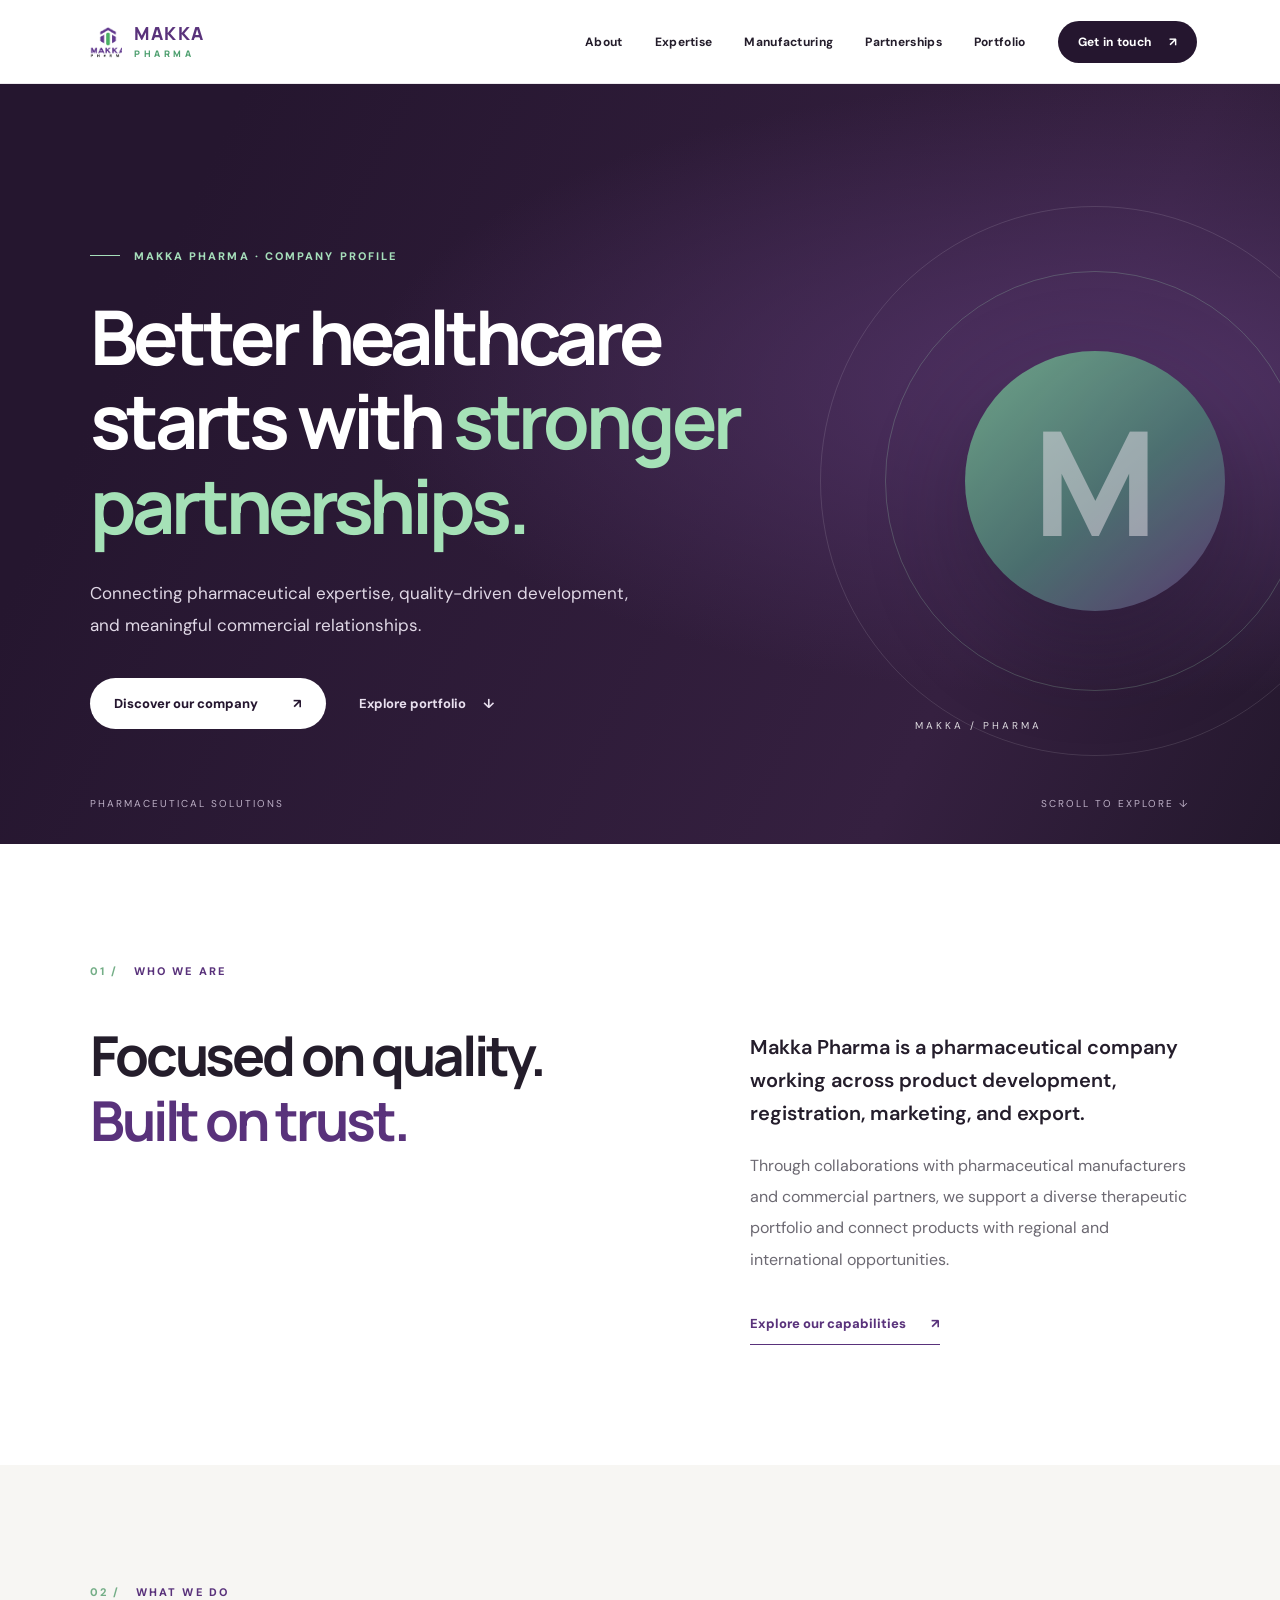
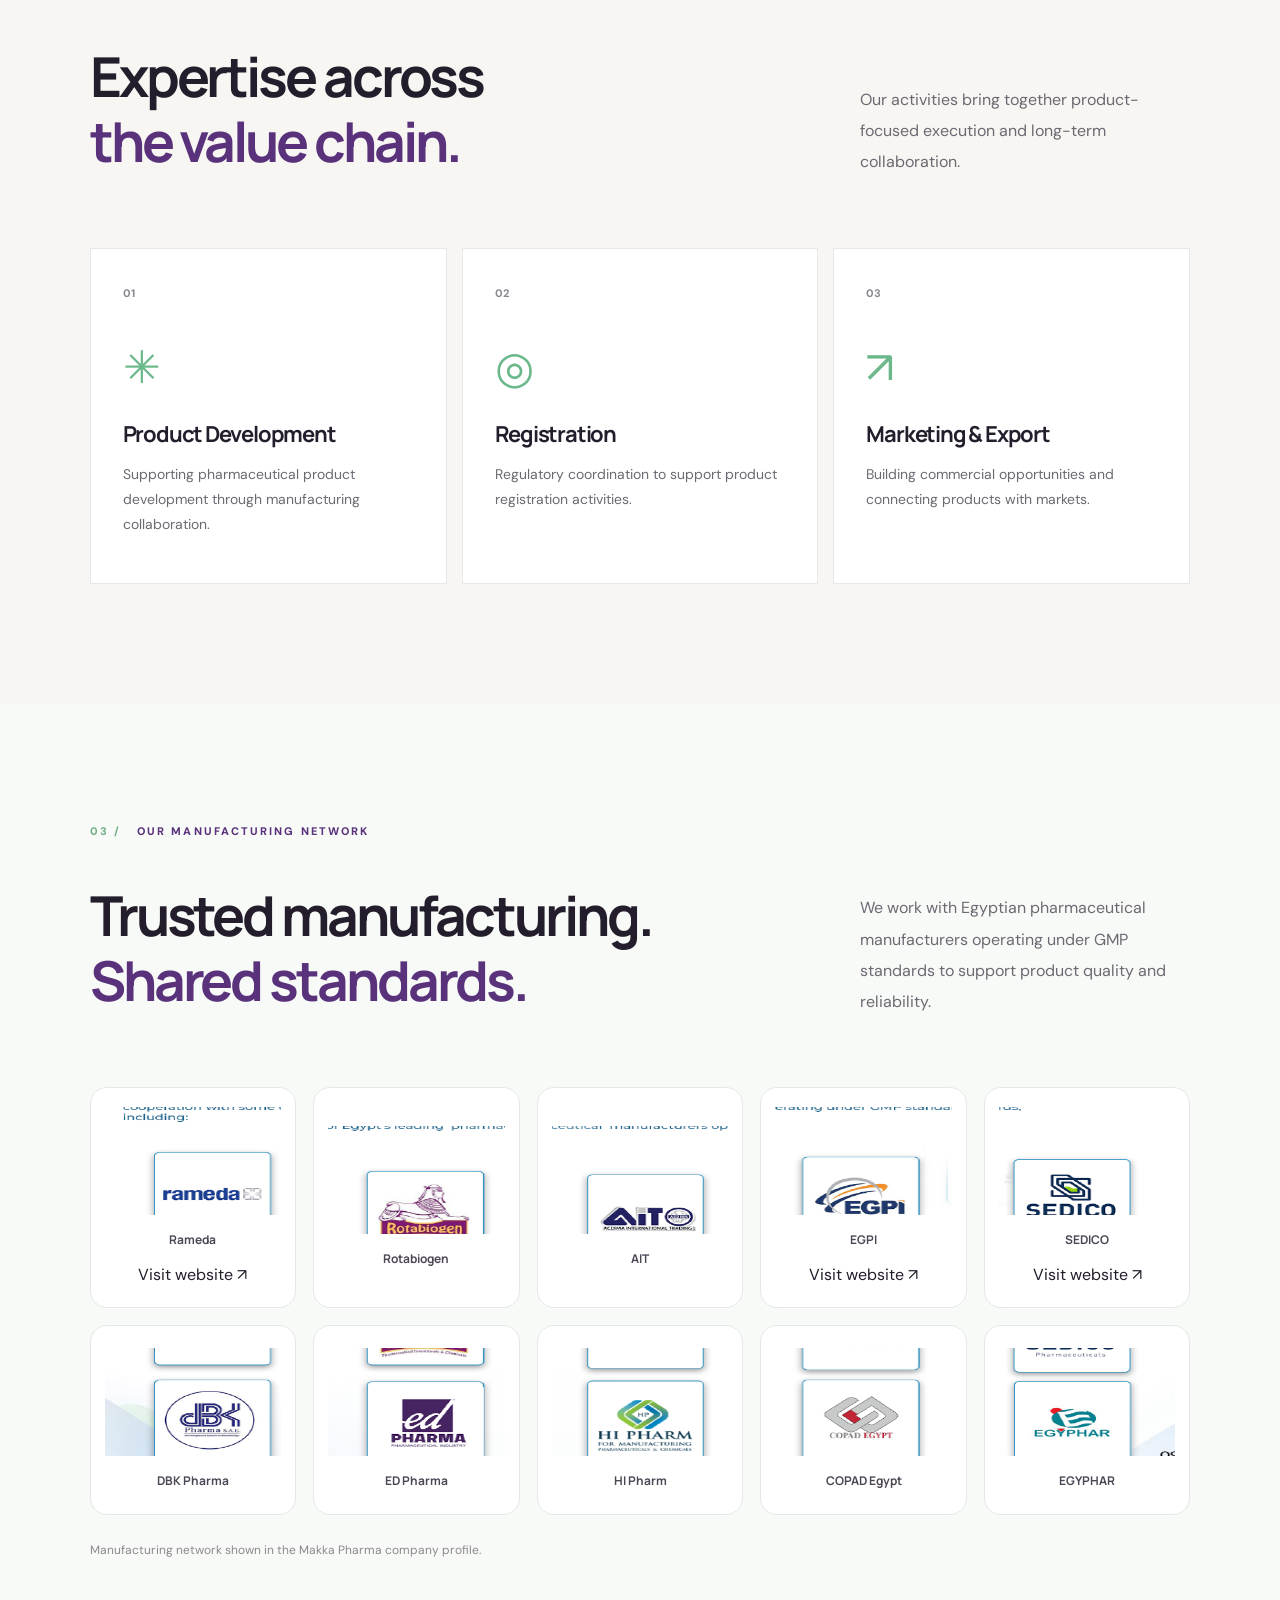
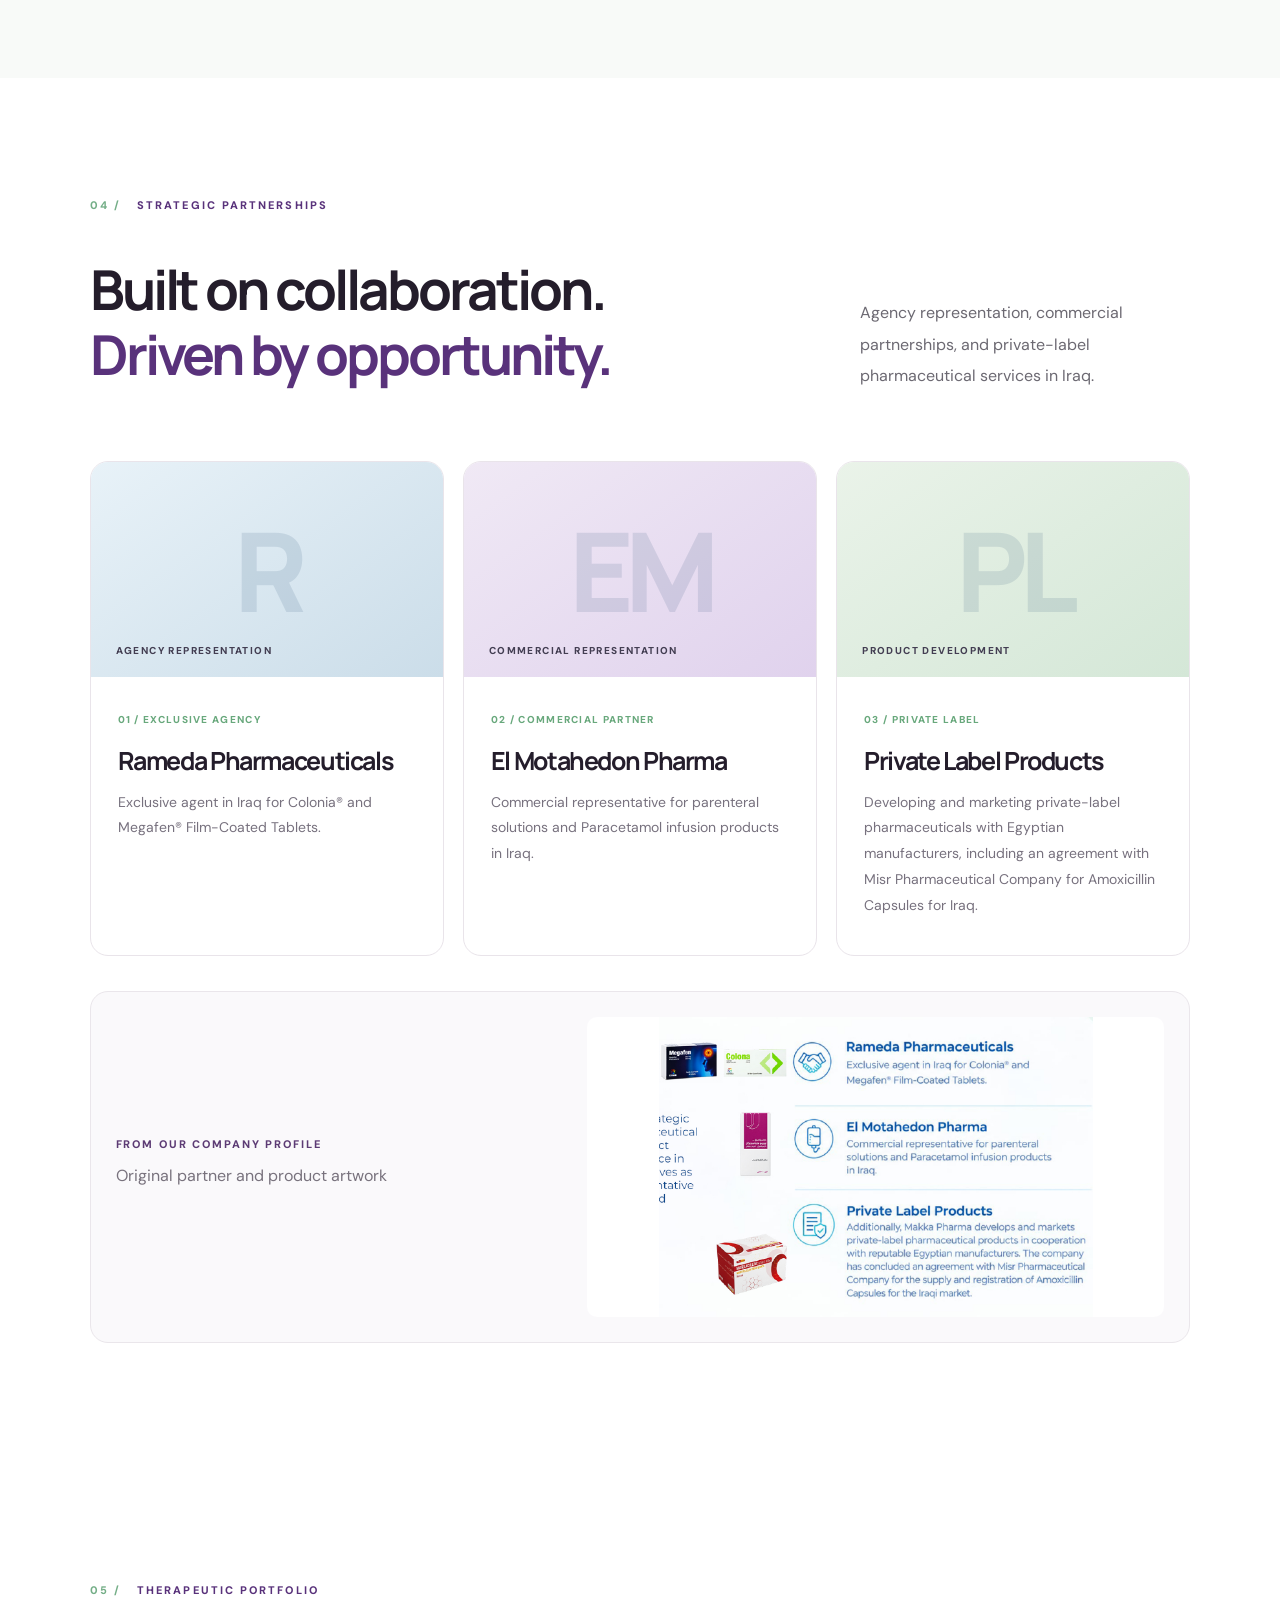
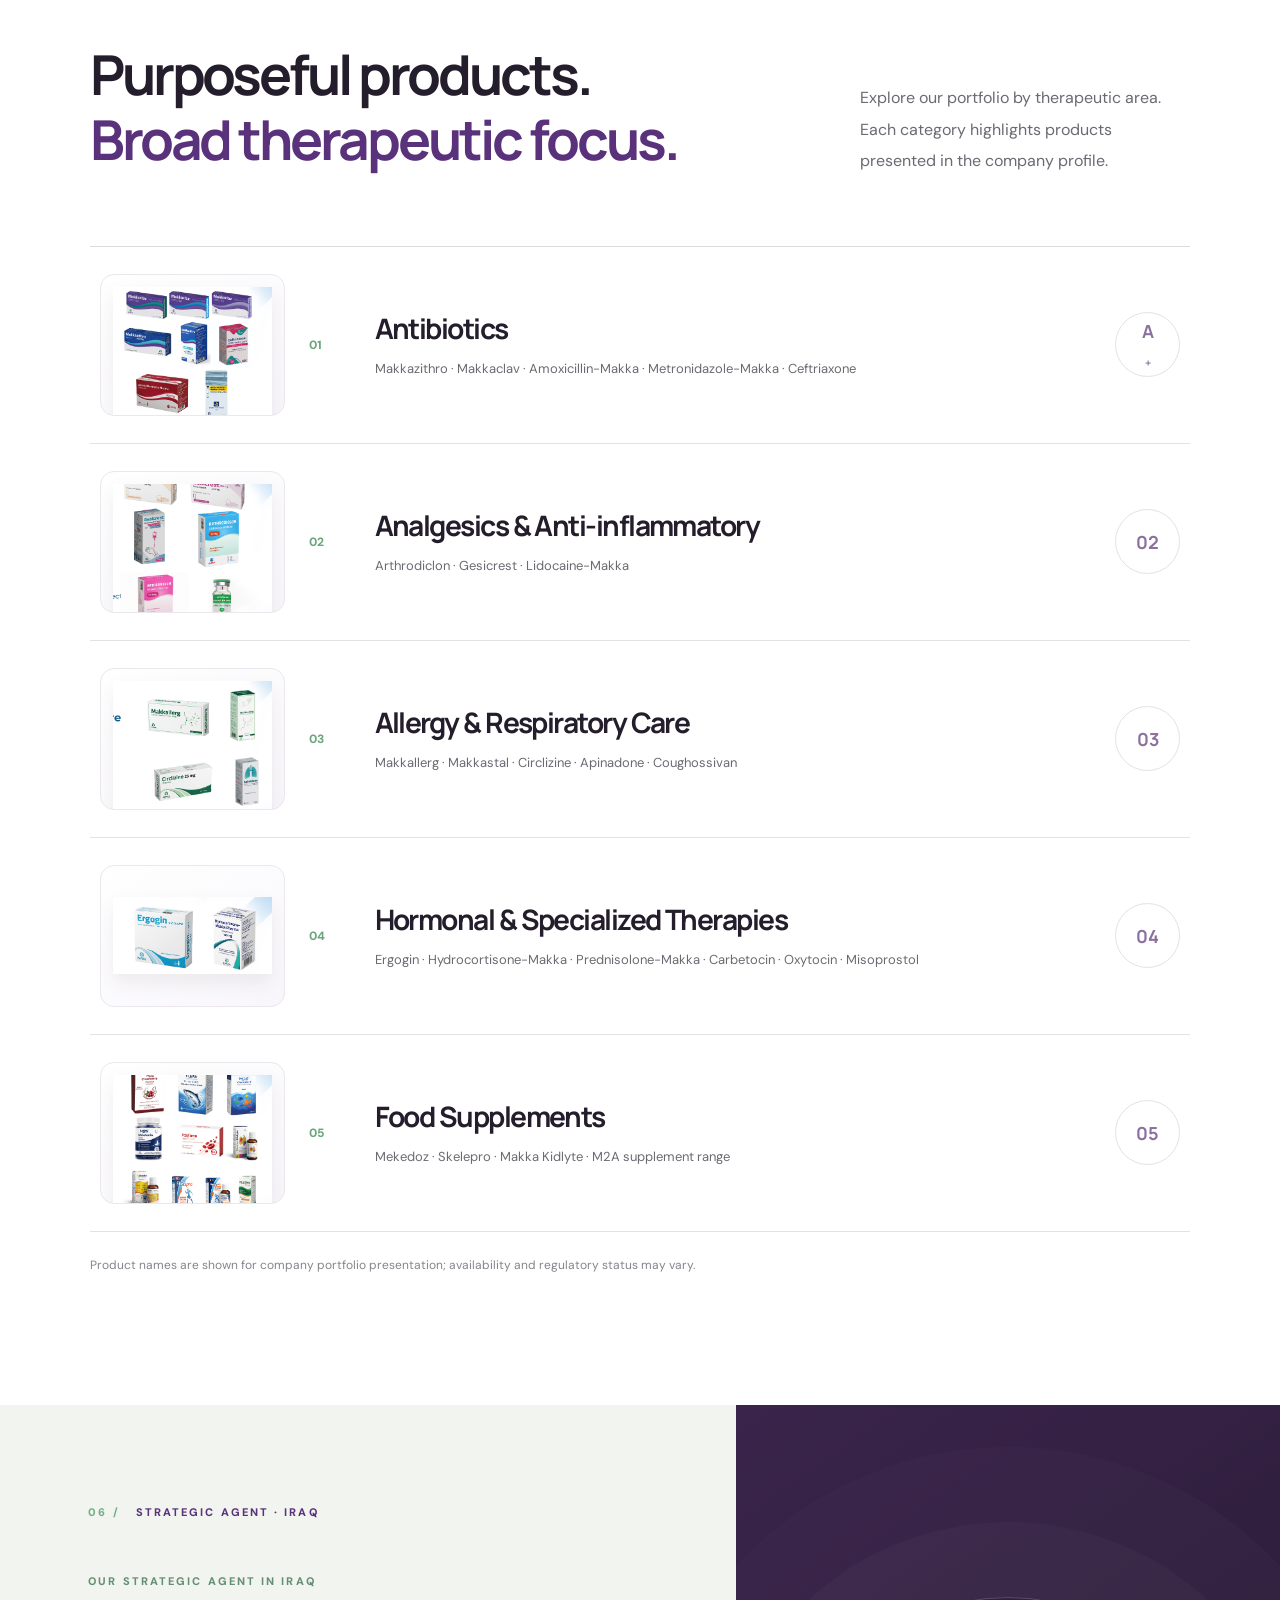
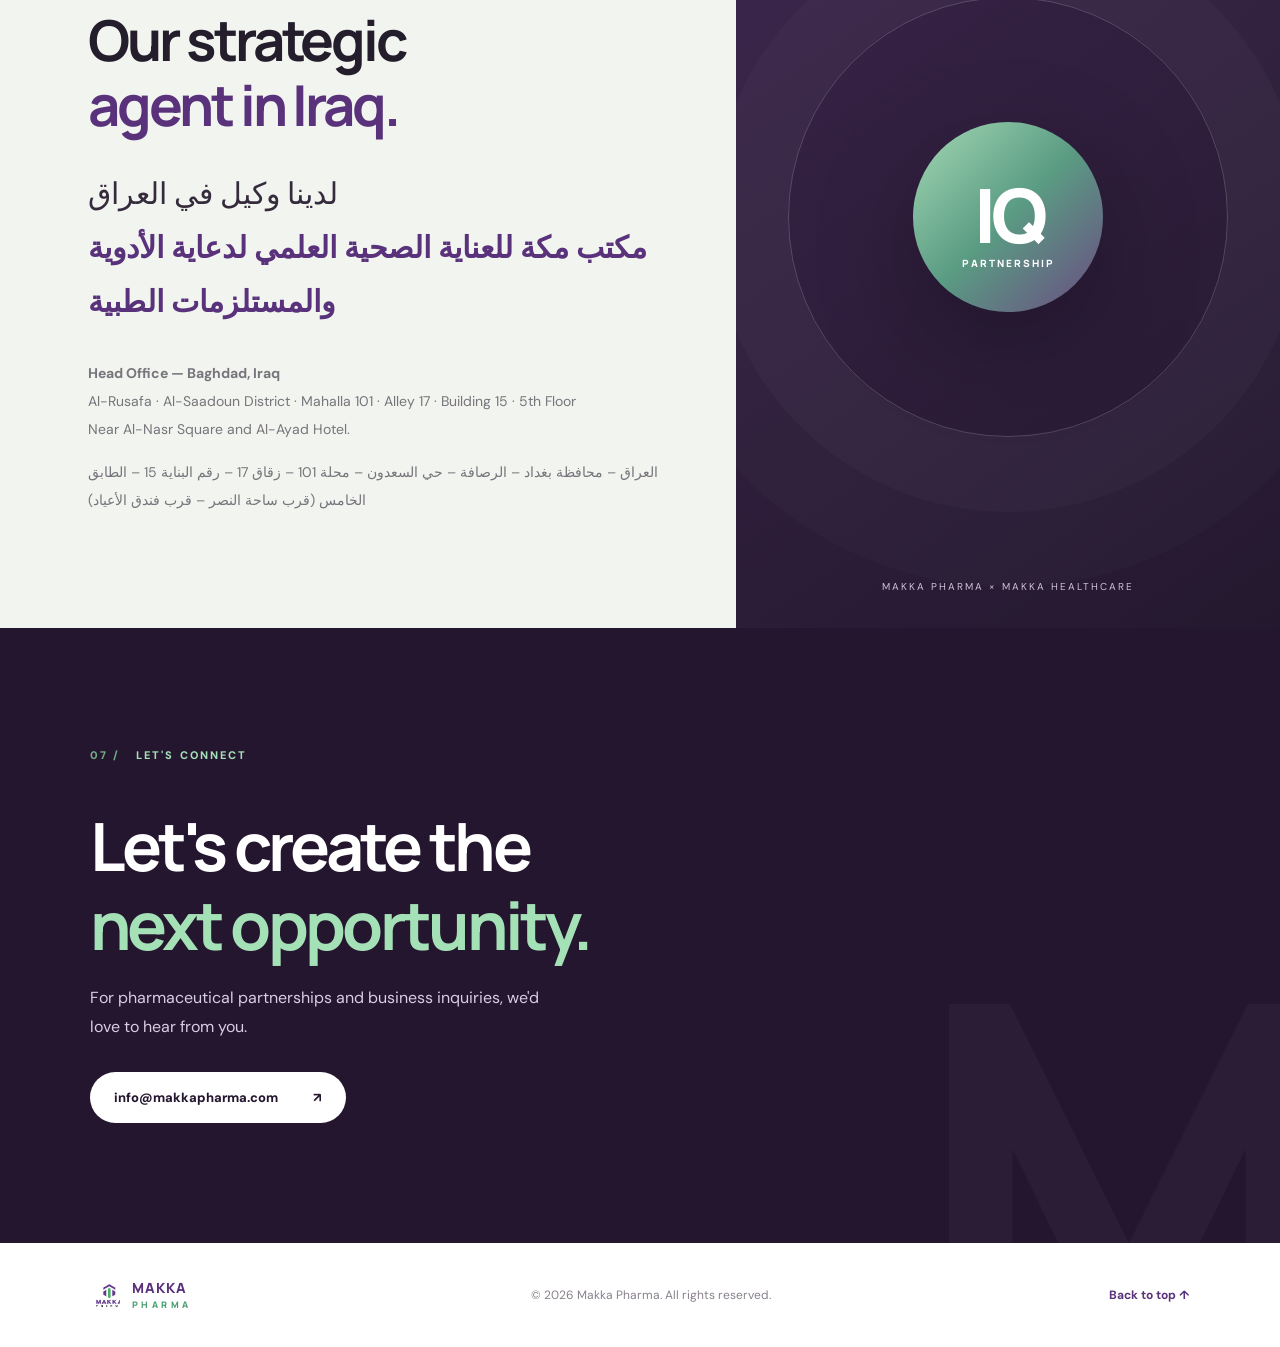
==== index.html @ 7d12f04c "Link verified official manufacturer websites" ====
<!doctype html>
<html lang="en"><head><meta charset="utf-8"><meta name="viewport" content="width=device-width,initial-scale=1"><meta name="theme-color" content="#23182d"><meta name="description" content="Makka Pharma — pharmaceutical development, registration, marketing and strategic partnerships."><title>Makka Pharma — Healthcare Through Partnership</title><link rel="preconnect" href="https://fonts.googleapis.com"><link rel="preconnect" href="https://fonts.gstatic.com" crossorigin><link href="https://fonts.googleapis.com/css2?family=DM+Sans:wght@400;500;600;700&family=Manrope:wght@400;500;600;700;800&display=swap" rel="stylesheet"><link rel="stylesheet" href="styles.css"></head>
<body><header class="site-header"><a href="#home" class="brand" aria-label="Makka Pharma home"><img src="makka-logo-source.png" alt="Makka Pharma logo"><span>MAKKA<small>PHARMA</small></span></a><button class="menu-toggle" aria-label="Open menu" aria-expanded="false"><span></span><span></span></button><nav id="navigation" aria-label="Main navigation"><a href="#about">About</a><a href="#expertise">Expertise</a><a href="#manufacturing">Manufacturing</a><a href="#partnerships">Partnerships</a><a href="#portfolio">Portfolio</a><a class="nav-contact" href="#contact">Get in touch <span>↗</span></a></nav></header>
<main><section class="hero" id="home"><div class="hero-grain"></div><div class="hero-content"><p class="kicker light-kicker"><span class="kicker-line"></span> MAKKA PHARMA · COMPANY PROFILE</p><h1>Better healthcare<br>starts with <em>stronger<br>partnerships.</em></h1><p class="hero-description">Connecting pharmaceutical expertise, quality-driven development, and meaningful commercial relationships.</p><div class="hero-actions"><a class="button button-white" href="#about">Discover our company <span>↗</span></a><a class="hero-secondary" href="#portfolio">Explore portfolio <span>↓</span></a></div></div><div class="hero-visual" aria-hidden="true"><div class="visual-ring ring-one"></div><div class="visual-ring ring-two"></div><div class="visual-core"><span>M</span></div><span class="visual-tag">MAKKA / PHARMA</span></div><div class="hero-bottom"><span>PHARMACEUTICAL SOLUTIONS</span><span>SCROLL TO EXPLORE ↓</span></div></section>
<section class="section intro reveal" id="about"><div class="section-label"><span class="index">01 /</span><span>WHO WE ARE</span></div><div class="intro-grid"><h2>Focused on quality.<br><em>Built on trust.</em></h2><div class="intro-copy"><p class="lead">Makka Pharma is a pharmaceutical company working across product development, registration, marketing, and export.</p><p>Through collaborations with pharmaceutical manufacturers and commercial partners, we support a diverse therapeutic portfolio and connect products with regional and international opportunities.</p><a class="inline-link" href="#expertise">Explore our capabilities <span>↗</span></a></div></div></section>
<section class="section expertise-section" id="expertise"><div class="section-label reveal"><span class="index">02 /</span><span>WHAT WE DO</span></div><div class="section-heading reveal"><h2>Expertise across<br><em>the value chain.</em></h2><p>Our activities bring together product-focused execution and long-term collaboration.</p></div><div class="capability-grid"><article class="capability reveal"><span class="cap-num">01</span><div class="cap-symbol">✳</div><h3>Product Development</h3><p>Supporting pharmaceutical product development through manufacturing collaboration.</p></article><article class="capability reveal"><span class="cap-num">02</span><div class="cap-symbol">◎</div><h3>Registration</h3><p>Regulatory coordination to support product registration activities.</p></article><article class="capability reveal"><span class="cap-num">03</span><div class="cap-symbol">↗</div><h3>Marketing & Export</h3><p>Building commercial opportunities and connecting products with markets.</p></article></div></section>
<section class="section manufacturing-section" id="manufacturing"><div class="section-label reveal"><span class="index">03 /</span><span>OUR MANUFACTURING NETWORK</span></div><div class="section-heading reveal"><h2>Trusted manufacturing.<br><em>Shared standards.</em></h2><p>We work with Egyptian pharmaceutical manufacturers operating under GMP standards to support product quality and reliability.</p></div><div class="manufacturer-grid"><a class="manufacturer-card reveal manufacturer-linked" href="https://ramedapharma.com/" target="_blank" rel="noopener noreferrer" aria-label="Visit Rameda official website"><div class="manufacturer-logo logo-0" role="img" aria-label="Rameda logo"><img src="rameda.png" alt="Rameda logo" loading="lazy" onerror="this.style.display='none'"></div><strong>Rameda</strong><span class="manufacturer-visit">Visit website ↗</span></a><div class="manufacturer-card reveal"><div class="manufacturer-logo logo-1" role="img" aria-label="Rotabiogen logo"><img src="rotabiogen.png" alt="Rotabiogen logo" loading="lazy" onerror="this.style.display='none'"></div><strong>Rotabiogen</strong></div><div class="manufacturer-card reveal"><div class="manufacturer-logo logo-2" role="img" aria-label="AIT logo"><img src="ait.png" alt="AIT logo" loading="lazy" onerror="this.style.display='none'"></div><strong>AIT</strong></div><a class="manufacturer-card reveal manufacturer-linked" href="https://www.egpi.cloud/" target="_blank" rel="noopener noreferrer" aria-label="Visit EGPI official website"><div class="manufacturer-logo logo-3" role="img" aria-label="EGPI logo"><img src="egpi.png" alt="EGPI logo" loading="lazy" onerror="this.style.display='none'"></div><strong>EGPI</strong><span class="manufacturer-visit">Visit website ↗</span></a><a class="manufacturer-card reveal manufacturer-linked" href="https://www.sedicopharma.com/" target="_blank" rel="noopener noreferrer" aria-label="Visit SEDICO official website"><div class="manufacturer-logo logo-4" role="img" aria-label="SEDICO logo"><img src="sedico.png" alt="SEDICO logo" loading="lazy" onerror="this.style.display='none'"></div><strong>SEDICO</strong><span class="manufacturer-visit">Visit website ↗</span></a><div class="manufacturer-card reveal"><div class="manufacturer-logo logo-5" role="img" aria-label="DBK Pharma logo"><img src="dbk-pharma.png" alt="DBK Pharma logo" loading="lazy" onerror="this.style.display='none'"></div><strong>DBK Pharma</strong></div><div class="manufacturer-card reveal"><div class="manufacturer-logo logo-6" role="img" aria-label="ED Pharma logo"><img src="ed-pharma.png" alt="ED Pharma logo" loading="lazy" onerror="this.style.display='none'"></div><strong>ED Pharma</strong></div><div class="manufacturer-card reveal"><div class="manufacturer-logo logo-7" role="img" aria-label="HI Pharm logo"><img src="hi-pharm.png" alt="HI Pharm logo" loading="lazy" onerror="this.style.display='none'"></div><strong>HI Pharm</strong></div><div class="manufacturer-card reveal"><div class="manufacturer-logo logo-8" role="img" aria-label="COPAD Egypt logo"><img src="copad-egypt.png" alt="COPAD Egypt logo" loading="lazy" onerror="this.style.display='none'"></div><strong>COPAD Egypt</strong></div><div class="manufacturer-card reveal"><div class="manufacturer-logo logo-9" role="img" aria-label="EGYPHAR logo"><img src="egyphar.png" alt="EGYPHAR logo" loading="lazy" onerror="this.style.display='none'"></div><strong>EGYPHAR</strong></div></div><p class="manufacturing-footnote">Manufacturing network shown in the Makka Pharma company profile.</p></section><section class="section partnership-premium" id="partnerships"><div class="section-label reveal"><span class="index">04 /</span><span>STRATEGIC PARTNERSHIPS</span></div><div class="section-heading reveal"><h2>Built on collaboration.<br><em>Driven by opportunity.</em></h2><p>Agency representation, commercial partnerships, and private-label pharmaceutical services in Iraq.</p></div><div class="partnership-cards"><article class="partnership-card reveal"><div class="partnership-card-visual visual-rameda"><span class="partner-initial">R</span><span class="partner-visual-tag">AGENCY REPRESENTATION</span></div><div class="partnership-card-body"><span class="partner-counter">01 / EXCLUSIVE AGENCY</span><h3>Rameda Pharmaceuticals</h3><p>Exclusive agent in Iraq for Colonia® and Megafen® Film-Coated Tablets.</p></div></article><article class="partnership-card reveal"><div class="partnership-card-visual visual-motahedon"><span class="partner-initial">EM</span><span class="partner-visual-tag">COMMERCIAL REPRESENTATION</span></div><div class="partnership-card-body"><span class="partner-counter">02 / COMMERCIAL PARTNER</span><h3>El Motahedon Pharma</h3><p>Commercial representative for parenteral solutions and Paracetamol infusion products in Iraq.</p></div></article><article class="partnership-card reveal"><div class="partnership-card-visual visual-private"><span class="partner-initial">PL</span><span class="partner-visual-tag">PRODUCT DEVELOPMENT</span></div><div class="partnership-card-body"><span class="partner-counter">03 / PRIVATE LABEL</span><h3>Private Label Products</h3><p>Developing and marketing private-label pharmaceuticals with Egyptian manufacturers, including an agreement with Misr Pharmaceutical Company for Amoxicillin Capsules for Iraq.</p></div></article></div><div class="partnership-source reveal"><div><span>FROM OUR COMPANY PROFILE</span><p>Original partner and product artwork</p></div><img src="partnerships.png" alt="Makka Pharma partnership products and company logos" loading="lazy"></div></section><section class="section portfolio-section" id="portfolio"><div class="section-label reveal"><span class="index">05 /</span><span>THERAPEUTIC PORTFOLIO</span></div><div class="section-heading reveal"><h2>Purposeful products.<br><em>Broad therapeutic focus.</em></h2><p>Explore our portfolio by therapeutic area. Each category highlights products presented in the company profile.</p></div><div class="portfolio-list">
<article class="portfolio-row reveal"><div class="portfolio-image"><img src="products-12.png" alt="Makka Pharma product portfolio 1" loading="lazy"></div><div class="portfolio-num">01</div><div class="portfolio-title"><h3>Antibiotics</h3><p>Makkazithro · Makkaclav · Amoxicillin-Makka · Metronidazole-Makka · Ceftriaxone</p></div><div class="portfolio-mark" aria-hidden="true">A<span>+</span></div></article>
<article class="portfolio-row reveal"><div class="portfolio-image"><img src="products-13.png" alt="Makka Pharma product portfolio 2" loading="lazy"></div><div class="portfolio-num">02</div><div class="portfolio-title"><h3>Analgesics & Anti-inflammatory</h3><p>Arthrodiclon · Gesicrest · Lidocaine-Makka</p></div><div class="portfolio-mark" aria-hidden="true">02</div></article>
<article class="portfolio-row reveal"><div class="portfolio-image"><img src="products-14.png" alt="Makka Pharma product portfolio 3" loading="lazy"></div><div class="portfolio-num">03</div><div class="portfolio-title"><h3>Allergy & Respiratory Care</h3><p>Makkallerg · Makkastal · Circlizine · Apinadone · Coughossivan</p></div><div class="portfolio-mark" aria-hidden="true">03</div></article>
<article class="portfolio-row reveal"><div class="portfolio-image"><img src="products-15.png" alt="Makka Pharma product portfolio 4" loading="lazy"></div><div class="portfolio-num">04</div><div class="portfolio-title"><h3>Hormonal & Specialized Therapies</h3><p>Ergogin · Hydrocortisone-Makka · Prednisolone-Makka · Carbetocin · Oxytocin · Misoprostol</p></div><div class="portfolio-mark" aria-hidden="true">04</div></article>
<article class="portfolio-row reveal"><div class="portfolio-image"><img src="products-16.png" alt="Makka Pharma product portfolio 5" loading="lazy"></div><div class="portfolio-num">05</div><div class="portfolio-title"><h3>Food Supplements</h3><p>Mekedoz · Skelepro · Makka Kidlyte · M2A supplement range</p></div><div class="portfolio-mark" aria-hidden="true">05</div></article>
</div><p class="portfolio-note reveal">Product names are shown for company portfolio presentation; availability and regulatory status may vary.</p></section>
<section class="iraq-feature" id="iraq-agent"><div class="iraq-feature-copy reveal"><div class="section-label"><span class="index">06 /</span><span>STRATEGIC AGENT · IRAQ</span></div><p class="iraq-feature-overline">OUR STRATEGIC AGENT IN IRAQ</p><h2>Our strategic<br><em>agent in Iraq.</em></h2><p class="iraq-arabic" lang="ar" dir="rtl">لدينا وكيل في العراق<br><strong>مكتب مكة للعناية الصحية العلمي لدعاية الأدوية والمستلزمات الطبية</strong></p><p class="iraq-feature-caption"><strong>Head Office — Baghdad, Iraq</strong><br>Al-Rusafa · Al-Saadoun District · Mahalla 101 · Alley 17 · Building 15 · 5th Floor<br>Near Al-Nasr Square and Al-Ayad Hotel.<br><span lang="ar" dir="rtl">العراق – محافظة بغداد – الرصافة – حي السعدون – محلة 101 – زقاق 17 – رقم البناية 15 – الطابق الخامس (قرب ساحة النصر – قرب فندق الأعياد)</span></p></div><div class="iraq-feature-graphic" aria-hidden="true"><div class="iraq-halo"></div><div class="iraq-emblem">IQ<span>PARTNERSHIP</span></div><span class="iraq-graphic-caption">MAKKA PHARMA × MAKKA HEALTHCARE</span></div></section><section class="contact-section" id="contact"><div class="contact-inner reveal"><div class="section-label"><span class="index">07 /</span><span>LET'S CONNECT</span></div><h2>Let's create the<br><em>next opportunity.</em></h2><p>For pharmaceutical partnerships and business inquiries, we'd love to hear from you.</p><a class="button button-white" href="mailto:info@makkapharma.com">info@makkapharma.com <span>↗</span></a></div><div class="contact-decoration" aria-hidden="true">M</div></section></main>
<footer><a class="brand footer-brand" href="#home"><img src="makka-logo-source.png" alt=""><span>MAKKA<small>PHARMA</small></span></a><span>© <span id="year"></span> Makka Pharma. All rights reserved.</span><a href="#home" class="back-top">Back to top ↑</a></footer><script src="script.js"></script></body></html>
---- styles.css ----
:root{--ink:#241d2b;--purple:#59327b;--deep:#25162f;--green:#6bb88b;--muted:#6c6972;--cream:#f7f6f3}*{box-sizing:border-box}html{scroll-behavior:smooth;scroll-padding-top:85px}body{margin:0;background:#fff;color:var(--ink);font-family:'DM Sans',sans-serif;-webkit-font-smoothing:antialiased}a{text-decoration:none;color:inherit}button{font:inherit}h1,h2,h3,p{margin-top:0}h1,h2,h3{font-family:Manrope,sans-serif;letter-spacing:-.055em}em{font-style:normal;color:var(--purple)}.site-header{height:84px;display:flex;justify-content:space-between;align-items:center;padding:0 6.5%;background:rgba(255,255,255,.93);backdrop-filter:blur(18px);border-bottom:1px solid #ece9ed;position:sticky;top:0;z-index:50}.brand{display:flex;align-items:center;gap:12px;color:var(--purple);font:800 18px/1.1 Manrope,sans-serif;letter-spacing:.08em}.brand img{width:39px;height:48px;object-fit:contain}.brand small{display:block;color:#4b9e6d;letter-spacing:.39em;font-size:9px;margin-top:5px}.site-header nav{display:flex;align-items:center;gap:32px;font-size:12px;font-weight:700;letter-spacing:.025em}.site-header nav a{transition:color .3s}.site-header nav a:hover{color:var(--green)}.site-header .nav-contact{padding:13px 20px;border-radius:100px;background:var(--deep);color:white}.nav-contact span{margin-left:14px}.menu-toggle{display:none}.hero{position:relative;min-height:760px;background:radial-gradient(ellipse at 88% 40%,#513366 0%,transparent 48%),linear-gradient(115deg,#25162f 15%,#352040 75%,#24182d);color:#fff;overflow:hidden;padding:120px 7% 70px;display:flex;align-items:center}.hero-grain{position:absolute;inset:0;opacity:.15;background-image:radial-gradient(#fff 0.6px,transparent .6px);background-size:12px 12px;pointer-events:none}.hero-content{z-index:2;max-width:850px}.kicker,.section-label,.micro-label{font-size:11px;font-weight:800;letter-spacing:.19em}.kicker{display:flex;align-items:center;gap:14px;margin-bottom:32px;color:var(--green)}.light-kicker{color:#a6dfbb}.kicker-line{width:30px;height:1px;background:currentColor}.hero h1{font-size:clamp(50px,5.9vw,91px);line-height:1.12;font-weight:700;margin:0 0 30px}.hero h1 em{color:#a5e1b7}.hero-description{color:#e0d8e6;font-size:17px;line-height:1.85;max-width:540px}.hero-actions{display:flex;align-items:center;gap:33px;margin-top:37px}.button{display:inline-flex;align-items:center;justify-content:space-between;gap:35px;border-radius:100px;padding:17px 24px;font-size:13px;font-weight:800;transition:transform .45s cubic-bezier(.2,.8,.2,1),background .35s,box-shadow .35s}.button:hover{transform:translateY(-4px);box-shadow:0 18px 30px #0002}.button-white{background:white;color:var(--deep)}.button-white:hover{background:#e5f6e9}.hero-secondary{font-size:13px;font-weight:700;color:#e9e0ef}.hero-secondary span{margin-left:14px}.hero-visual{position:absolute;width:550px;height:550px;right:-90px;top:16%;opacity:.83;pointer-events:none}.visual-ring{position:absolute;border:1px solid #ffffff25;border-radius:50%;inset:0}.ring-two{inset:65px;border-color:#a5e1b748}.visual-core{position:absolute;inset:145px;display:grid;place-items:center;border-radius:50%;background:linear-gradient(140deg,#75bb91,#4d7d75 55%,#61417a);box-shadow:0 35px 110px #12101e60}.visual-core span{font:800 145px Manrope;color:#fff8}.visual-tag{position:absolute;bottom:24px;left:95px;letter-spacing:.3em;font-size:10px}.hero-bottom{position:absolute;bottom:34px;left:7%;right:7%;display:flex;justify-content:space-between;font-size:10px;letter-spacing:.2em;color:#bdb0c6}.section{padding:120px 7%}.section-label{display:flex;align-items:center;gap:16px;color:var(--purple);margin-bottom:45px}.section-label .index{color:#74ae87}.intro-grid{display:grid;grid-template-columns:1.1fr .9fr;gap:11%}.intro h2,.section-heading h2,.partner-section h2,.contact-section h2{font-size:clamp(38px,4.3vw,67px);line-height:1.18;margin-bottom:20px}.intro-copy{padding-top:8px}.intro-copy p,.section-heading p,.partner-content>p{line-height:1.95;color:var(--muted);font-size:16px}.intro-copy .lead{font-size:20px;font-weight:600;color:var(--ink);line-height:1.65}.inline-link{display:inline-flex;gap:25px;margin-top:24px;padding-bottom:12px;border-bottom:1px solid var(--purple);font-size:13px;font-weight:800;color:var(--purple)}.expertise-section{background:var(--cream)}.section-heading{display:flex;align-items:end;justify-content:space-between;gap:60px;margin-bottom:54px}.section-heading p{max-width:330px}.capability-grid{display:grid;grid-template-columns:repeat(3,1fr);gap:15px}.capability{background:#fff;border:1px solid #ebe7e9;min-height:320px;padding:32px;position:relative;transition:transform .5s cubic-bezier(.2,.8,.2,1),box-shadow .5s}.capability:hover{transform:translateY(-8px);box-shadow:0 25px 55px #2a1a3010}.cap-num{font-size:11px;color:#8c8890;font-weight:800}.cap-symbol{font-size:45px;color:var(--green);margin:36px 0 22px}.capability h3{font-size:22px;margin-bottom:13px}.capability p{font-size:14px;color:var(--muted);line-height:1.8}.partner-section{display:grid;grid-template-columns:1.15fr .85fr;min-height:650px;background:#eaf1eb;overflow:hidden}.partner-content{padding:110px 9% 110px 12%}.partner-content>p{max-width:500px}.iraq-partner{display:flex;align-items:center;gap:22px;margin-top:55px;border-top:1px solid #c9d9ce;padding-top:32px}.partner-icon{width:67px;height:67px;border:1px solid #83b497;border-radius:50%;display:grid;place-items:center;font:800 18px Manrope;color:var(--purple);flex:none}.micro-label{color:#578e69;font-size:10px}.iraq-partner h3{font-size:23px;margin:8px 0 6px}.iraq-partner p{font-size:16px;margin:0;color:#5d6860}.partner-art{background:#4b2e61;position:relative;overflow:hidden;display:grid;place-items:center}.art-circle{position:absolute;border-radius:50%;border:1px solid #ffffff32;width:540px;height:540px}.art-a{left:8%;top:12%}.art-b{width:320px;height:320px;left:30%;top:30%;border-color:#b7e3c066}.art-stroke{width:180px;height:180px;border-radius:50%;background:linear-gradient(135deg,#8bd6a3,#4c7c72 60%,#705189);box-shadow:0 30px 90px #20132b88}.partner-art span{position:absolute;bottom:50px;left:45px;color:#d5c9df;font-size:10px;line-height:1.8;letter-spacing:.22em}.portfolio-section{background:#fff}.portfolio-list{border-top:1px solid #ddd9df}.portfolio-row{display:grid;grid-template-columns:65px 1fr 95px;align-items:center;gap:25px;border-bottom:1px solid #e4e0e5;padding:30px 8px;transition:background .35s,padding .35s}.portfolio-row:hover{background:#faf8fb;padding-left:22px}.portfolio-num{color:#69a67b;font-size:12px;font-weight:800}.portfolio-title h3{font-size:clamp(20px,2.2vw,31px);margin:0 0 10px}.portfolio-title p{color:var(--muted);font-size:13px;line-height:1.8;margin:0}.portfolio-mark{justify-self:end;width:65px;height:65px;border:1px solid #e6dfe9;border-radius:50%;display:grid;place-items:center;color:#8a709e;font:700 18px Manrope}.portfolio-mark span{font-size:11px}.portfolio-note{font-size:12px;color:#88838b;margin-top:25px}.contact-section{position:relative;background:var(--deep);color:white;overflow:hidden;padding:120px 7%}.contact-inner{position:relative;z-index:2}.contact-section .section-label{color:#a5e1b7}.contact-section h2{font-size:clamp(45px,5.2vw,78px)}.contact-section h2 em{color:#a5e1b7}.contact-section p{color:#d9cde1;max-width:470px;line-height:1.8;margin-bottom:30px}.contact-decoration{position:absolute;right:-5%;bottom:-180px;font:800 500px Manrope;color:#ffffff08;line-height:1}footer{padding:33px 7%;display:flex;align-items:center;justify-content:space-between;gap:25px;color:#88818b;font-size:12px}.footer-brand{font-size:14px}.footer-brand img{width:30px;height:38px}.back-top{font-weight:700;color:var(--purple)}.reveal{opacity:0;transform:translateY(30px);transition:opacity .9s cubic-bezier(.2,.8,.2,1),transform .9s cubic-bezier(.2,.8,.2,1)}.reveal.visible{opacity:1;transform:translateY(0)}@media(max-width:1000px){.hero-visual{opacity:.35;right:-220px}.partner-section{grid-template-columns:1fr}.partner-art{min-height:320px}.partner-content{padding:90px 7%}.intro-grid{gap:6%}}@media(max-width:760px){.site-header{height:72px;padding:0 6%}.menu-toggle{display:flex;flex-direction:column;justify-content:center;gap:6px;background:transparent;border:0;width:40px;height:40px}.menu-toggle span{height:2px;width:25px;background:var(--deep)}.site-header nav{display:none;position:absolute;top:72px;left:0;right:0;background:white;box-shadow:0 15px 25px #0001;padding:25px 7%;flex-direction:column;align-items:stretch;gap:22px}.site-header nav.open{display:flex}.hero{min-height:710px;padding:100px 7% 85px}.hero h1{font-size:clamp(43px,9vw,64px)}.hero-visual{right:-300px;top:25%}.hero-bottom{font-size:8px}.section{padding:85px 7%}.intro-grid,.capability-grid{grid-template-columns:1fr}.section-heading{display:block}.capability{min-height:250px}.cap-symbol{margin:20px 0}.portfolio-row{grid-template-columns:30px 1fr;gap:13px}.portfolio-mark{display:none}.portfolio-title h3{font-size:21px}.contact-section{padding:95px 7%}.contact-decoration{font-size:300px;bottom:-80px}footer{flex-wrap:wrap}.hero-actions{flex-wrap:wrap}}@media(prefers-reduced-motion:reduce){html{scroll-behavior:auto}*,*:before,*:after{animation:none!important;transition:none!important}.reveal{opacity:1;transform:none}}
/* Product image presentation: preserve full source artwork without clipping */
.portfolio-row{grid-template-columns:minmax(120px,185px) 42px minmax(0,1fr) 72px;gap:24px;padding:27px 10px}
.portfolio-image{height:142px;width:100%;display:grid;place-items:center;overflow:hidden;border:1px solid #ebe7ed;border-radius:14px;background:linear-gradient(145deg,#fff,#f8f6fa);padding:12px;transition:transform .55s cubic-bezier(.2,.8,.2,1),box-shadow .55s}
.portfolio-image img{display:block;width:100%;height:100%;object-fit:contain;object-position:center;filter:drop-shadow(0 9px 9px #261c2a12)}
.portfolio-row:hover .portfolio-image{transform:scale(1.025);box-shadow:0 15px 30px #261c2a12}
.iraq-feature{display:grid;grid-template-columns:1.15fr .85fr;min-height:570px;background:#f1f4ef;overflow:hidden}
.iraq-feature-copy{padding:100px 9% 100px 12%;align-self:center}
.iraq-feature .section-label{margin-bottom:55px}
.iraq-feature-overline{color:#648f72;letter-spacing:.19em;font-size:11px;font-weight:800;margin-bottom:20px}
.iraq-feature h2{font-size:clamp(40px,4.4vw,69px);line-height:1.15;margin-bottom:30px}
.iraq-arabic{font-size:clamp(20px,2.4vw,30px);line-height:1.8;text-align:left;color:#352b3c}
.iraq-arabic strong{color:#59327b}
.iraq-feature-caption{font-size:14px;line-height:1.8;color:#77747b;max-width:460px}
.iraq-feature-graphic{position:relative;display:grid;place-items:center;min-height:440px;background:linear-gradient(145deg,#3a244b,#24182e);overflow:hidden}
.iraq-halo{width:440px;height:440px;border:1px solid #ffffff30;border-radius:50%;position:absolute;box-shadow:0 0 0 75px #ffffff06,0 0 0 150px #ffffff04}
.iraq-emblem{width:190px;height:190px;border-radius:50%;display:flex;align-items:center;justify-content:center;flex-direction:column;background:linear-gradient(135deg,#a3d9b4,#5a9b83 50%,#6b4a82);color:white;font:800 75px Manrope;letter-spacing:-.07em;box-shadow:0 35px 100px #0004;z-index:1}
.iraq-emblem span{font-size:10px;letter-spacing:.2em;margin-top:-10px}
.iraq-graphic-caption{position:absolute;bottom:35px;color:#cfc2d6;font-size:10px;letter-spacing:.2em}
@media(max-width:1000px){.iraq-feature{grid-template-columns:1fr}.iraq-feature-copy{padding:85px 7%}.iraq-feature-graphic{min-height:350px}}
@media(max-width:760px){.portfolio-row{grid-template-columns:100px 1fr;gap:12px;padding:20px 0}.portfolio-image{height:110px;grid-row:span 2;padding:6px}.portfolio-num{display:none}.portfolio-title{grid-column:2}.portfolio-title h3{font-size:19px}.portfolio-title p{font-size:12px}.iraq-feature-copy{padding:75px 7%}.iraq-feature-graphic{min-height:300px}.iraq-halo{width:270px;height:270px}.iraq-emblem{width:145px;height:145px;font-size:55px}}

/* Manufacturing identity cards */
.manufacturing-section{background:#f8faf8}
.manufacturer-grid{display:grid;grid-template-columns:repeat(5,minmax(0,1fr));gap:17px}
.manufacturer-card{padding:19px 14px 22px;min-height:190px;background:#fff;border:1px solid #e5e8e7;border-radius:17px;display:flex;flex-direction:column;align-items:center;justify-content:center;gap:16px;transition:transform .55s cubic-bezier(.2,.8,.2,1),box-shadow .55s,border-color .55s}
.manufacturer-card:hover{transform:translateY(-9px);border-color:#94bda2;box-shadow:0 25px 45px #25332c16}
.manufacturer-card strong{font:700 12px Manrope,sans-serif;color:#4d4654;text-align:center}
.manufacturer-logo{width:100%;height:108px;background-image:url("manufacturing.png");background-repeat:no-repeat;background-size:500% 200%;transition:transform .6s cubic-bezier(.2,.8,.2,1),filter .6s}
.manufacturer-card:hover .manufacturer-logo{transform:scale(1.085);filter:saturate(1.2)}
.logo-0{background-position:0% 0%}.logo-1{background-position:25% 0%}.logo-2{background-position:50% 0%}.logo-3{background-position:75% 0%}.logo-4{background-position:100% 0%}
.logo-5{background-position:0% 100%}.logo-6{background-position:25% 100%}.logo-7{background-position:50% 100%}.logo-8{background-position:75% 100%}.logo-9{background-position:100% 100%}
.manufacturing-footnote{font-size:12px;color:#8c888d;margin:27px 0 0}
.partnership-premium{background:#fff}
.partnership-cards{display:grid;grid-template-columns:repeat(3,minmax(0,1fr));gap:19px}
.partnership-card{overflow:hidden;border:1px solid #e9e4ea;border-radius:18px;background:#fff;transition:transform .55s cubic-bezier(.2,.8,.2,1),box-shadow .55s}
.partnership-card:hover{transform:translateY(-9px);box-shadow:0 28px 60px #26182c16}
.partnership-card-visual{height:215px;display:flex;align-items:center;justify-content:center;position:relative;overflow:hidden}
.visual-rameda{background:linear-gradient(145deg,#e8f2f8,#cbdde9)}.visual-motahedon{background:linear-gradient(145deg,#f0e9f5,#e0d2ed)}.visual-private{background:linear-gradient(145deg,#eaf3e9,#d4e7d7)}
.partner-initial{font:800 110px Manrope;letter-spacing:-.08em;color:#234a7120;transition:transform .7s,color .7s}
.partnership-card:hover .partner-initial{transform:scale(1.18) rotate(-6deg);color:#234a7140}
.partner-visual-tag{position:absolute;left:25px;bottom:20px;font-size:10px;font-weight:800;letter-spacing:.14em;color:#433e52}
.partnership-card-body{padding:30px 27px 36px}
.partner-counter{font-size:10px;letter-spacing:.13em;color:#68a87c;font-weight:800}
.partnership-card-body h3{font-size:25px;line-height:1.3;margin:17px 0 12px}
.partnership-card-body p{font-size:14px;line-height:1.85;color:#77717e;margin:0}
.partnership-source{display:grid;grid-template-columns:1fr 1.3fr;gap:28px;align-items:center;margin-top:35px;padding:25px;border:1px solid #eae6eb;border-radius:18px;background:#faf9fb}
.partnership-source span{font-size:11px;letter-spacing:.17em;font-weight:800;color:#5c3b74}
.partnership-source p{color:#78727d;margin-top:12px}
.partnership-source img{width:100%;max-height:300px;object-fit:contain;background:#fff;border-radius:10px}
.iraq-feature-caption{max-width:590px;line-height:2}
.iraq-feature-caption span{display:block;margin-top:15px;text-align:left;line-height:2;font-size:14px}
@media(max-width:1050px){.manufacturer-grid{grid-template-columns:repeat(3,minmax(0,1fr))}.partnership-cards{grid-template-columns:1fr 1fr}}
@media(max-width:760px){.manufacturer-grid{grid-template-columns:repeat(2,minmax(0,1fr));gap:10px}.manufacturer-card{min-height:160px;padding:12px}.manufacturer-logo{height:90px}.partnership-cards{grid-template-columns:1fr}.partnership-source{grid-template-columns:1fr}.partnership-card-visual{height:175px}.iraq-arabic{text-align:right}}

.manufacturer-logo{position:relative;overflow:hidden}.manufacturer-logo img{position:absolute;inset:0;width:100%;height:100%;object-fit:contain;background:#fff;padding:4px;transition:transform .55s cubic-bezier(.2,.8,.2,1)}.manufacturer-card:hover .manufacturer-logo img{transform:scale(1.07)}
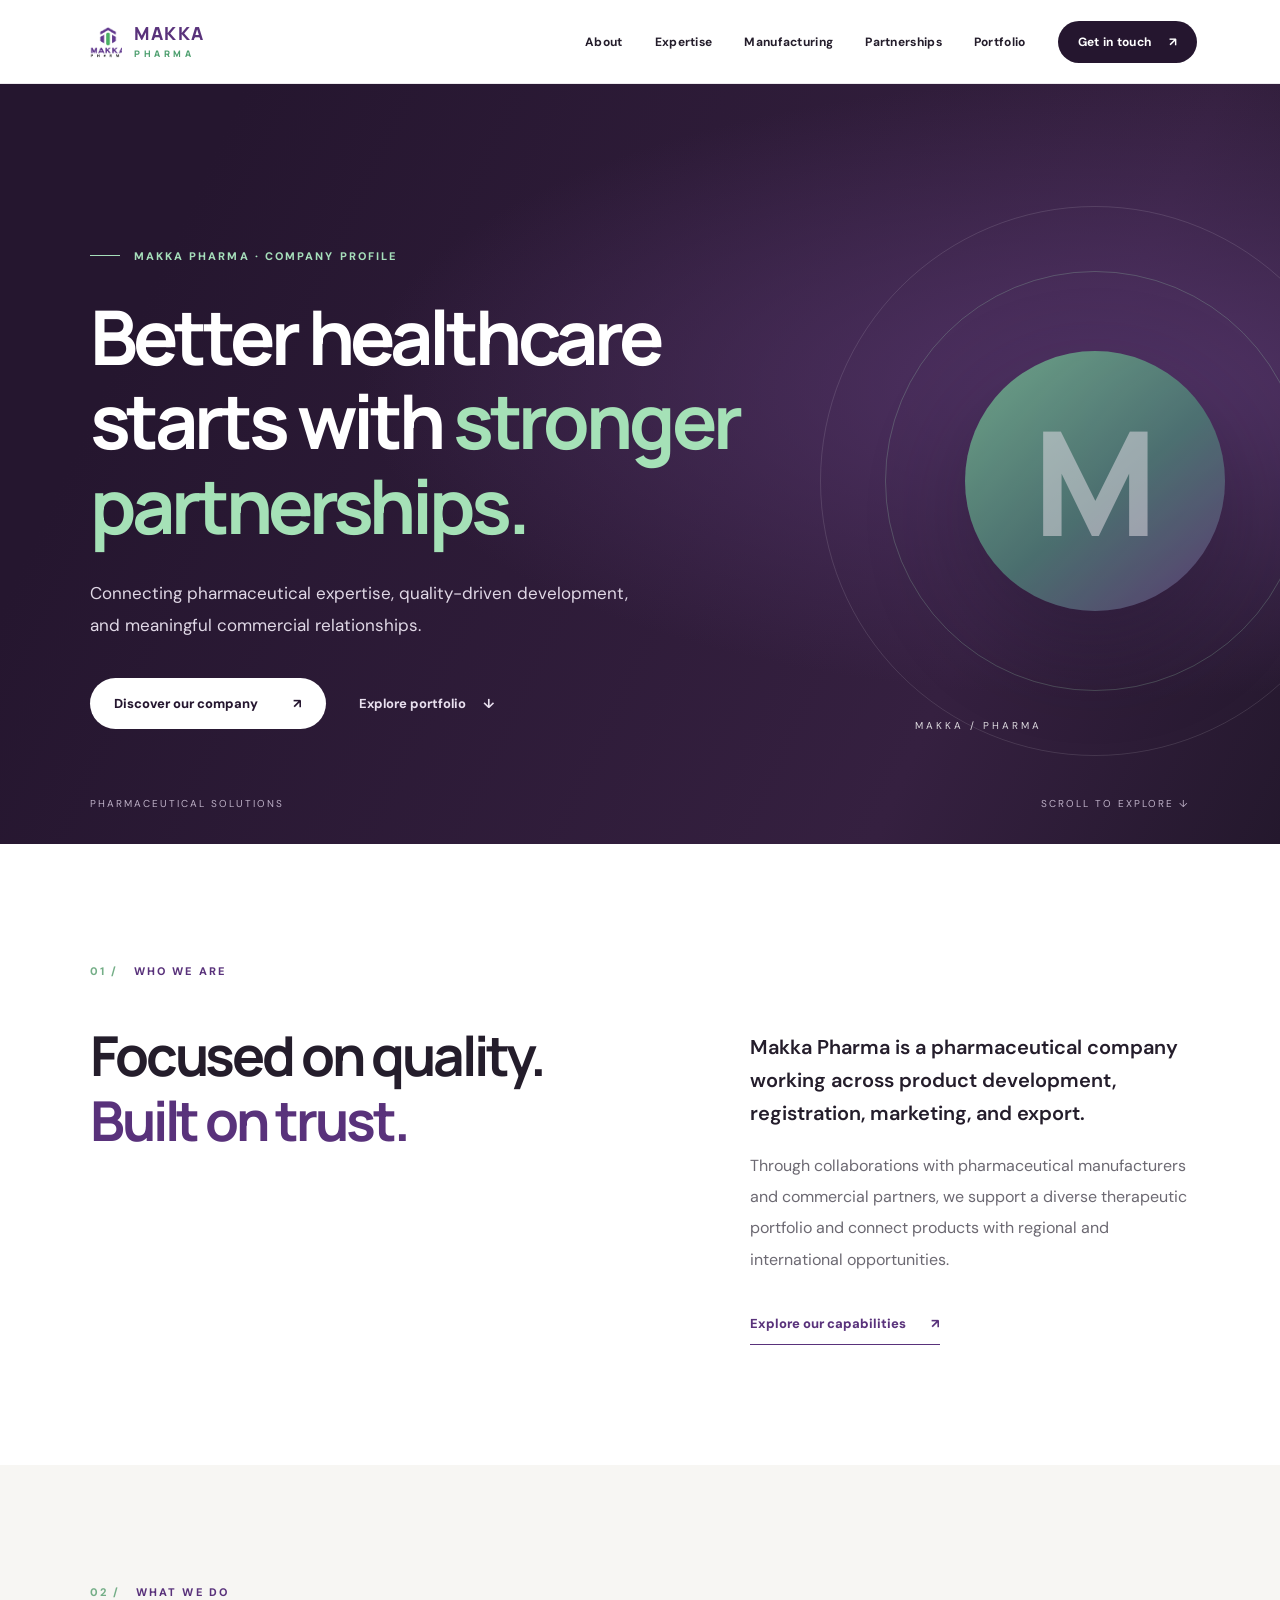
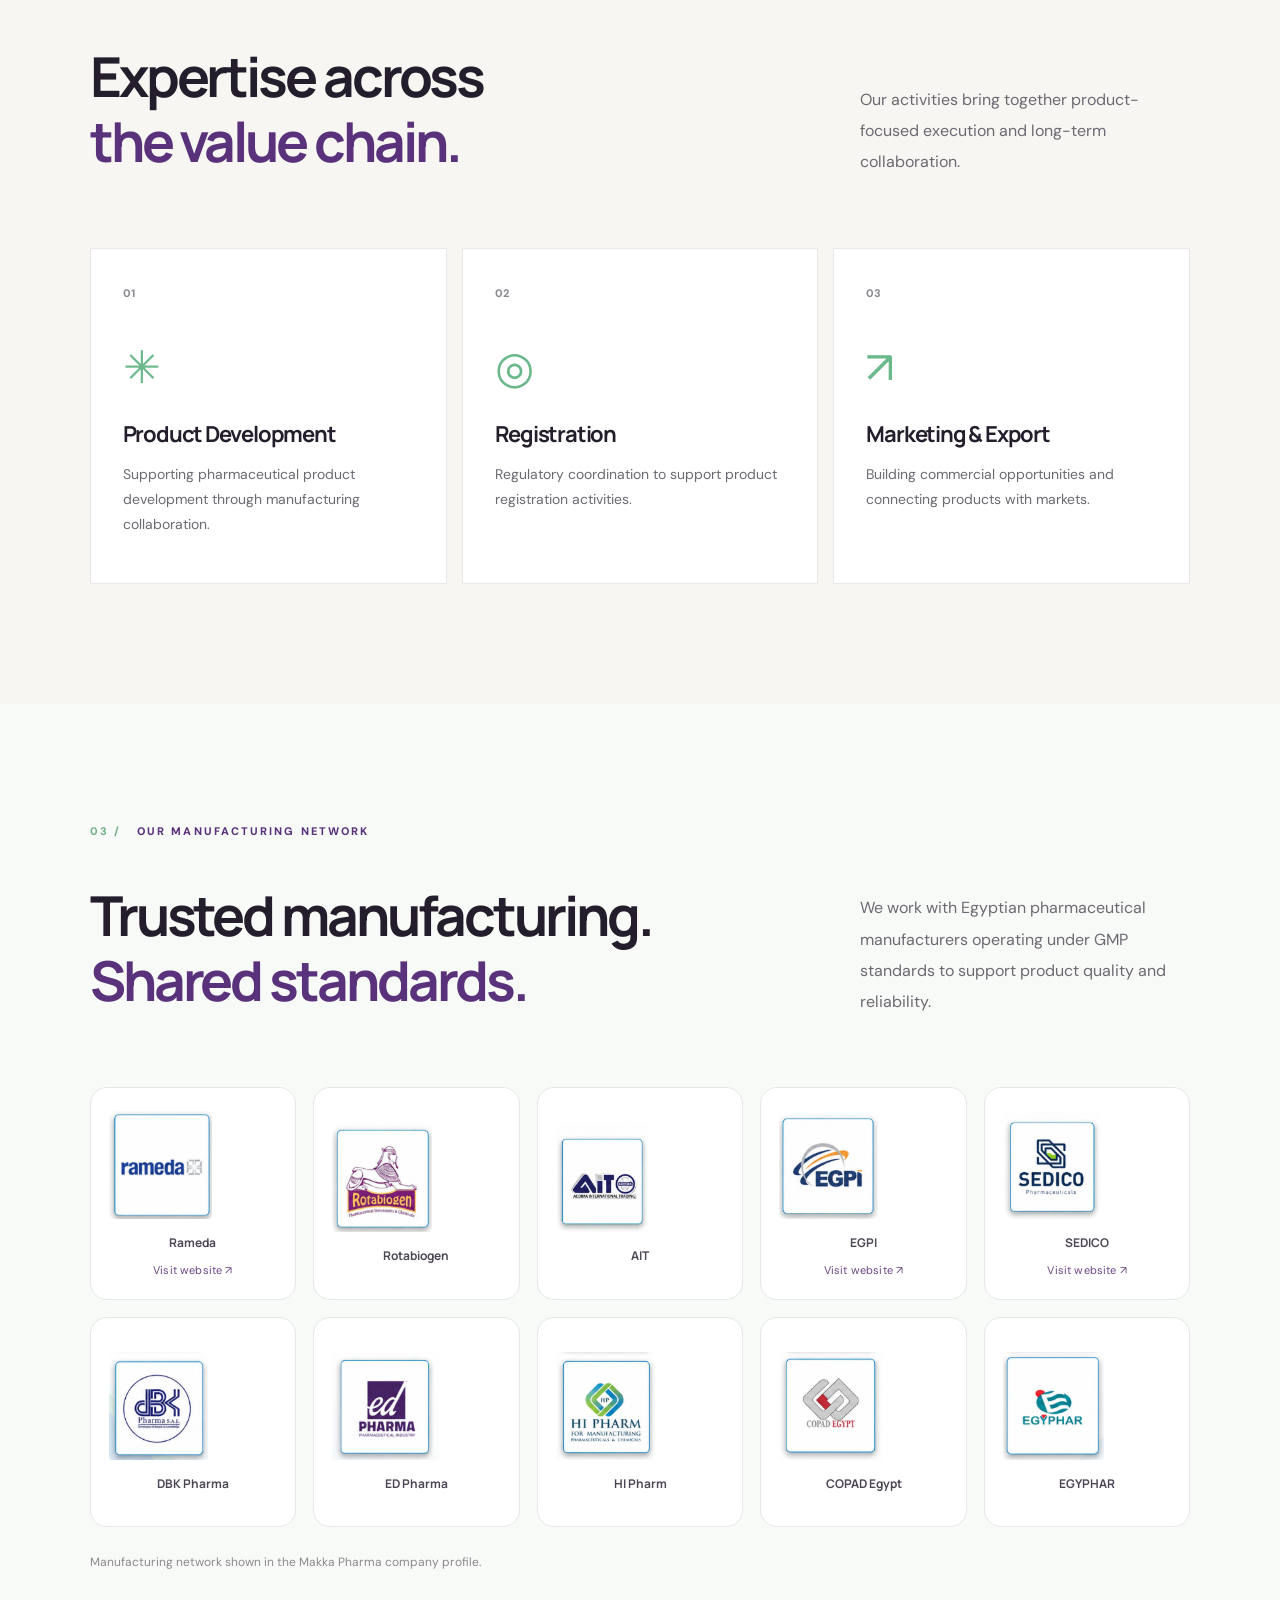
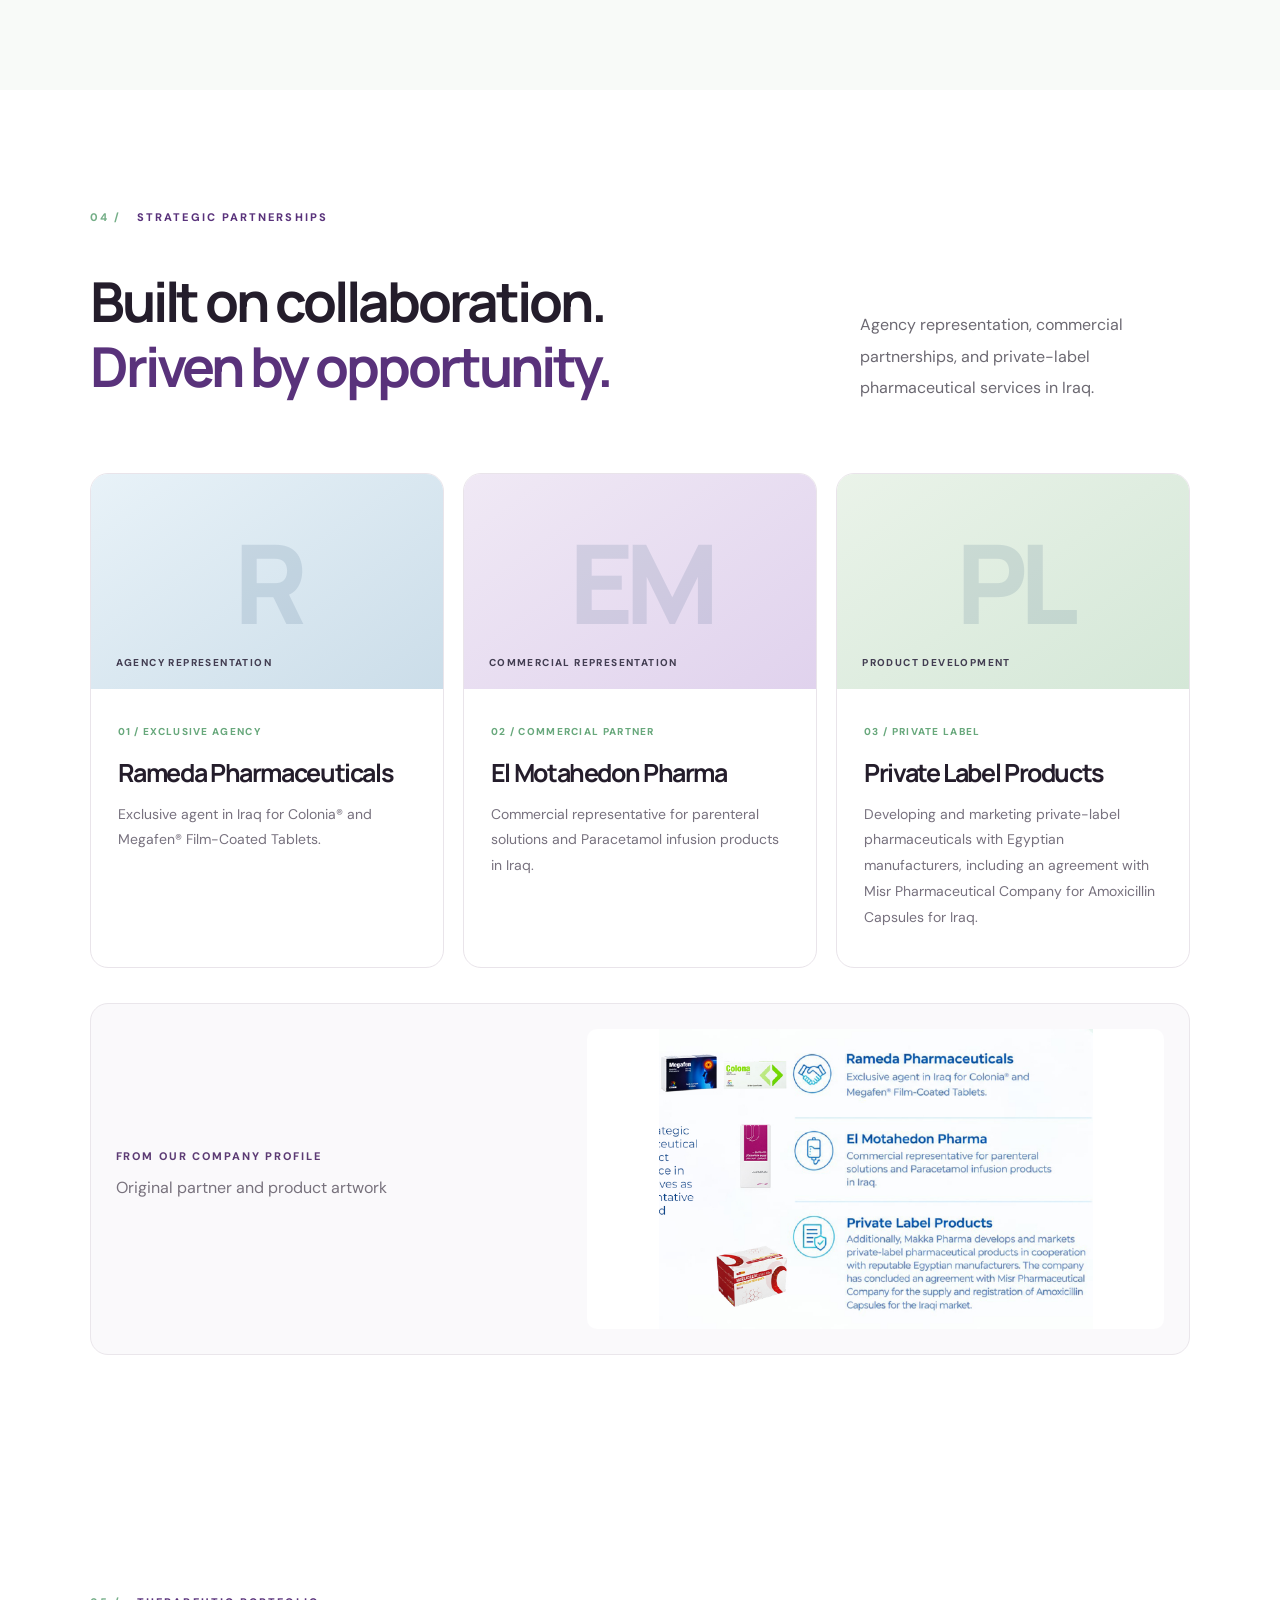
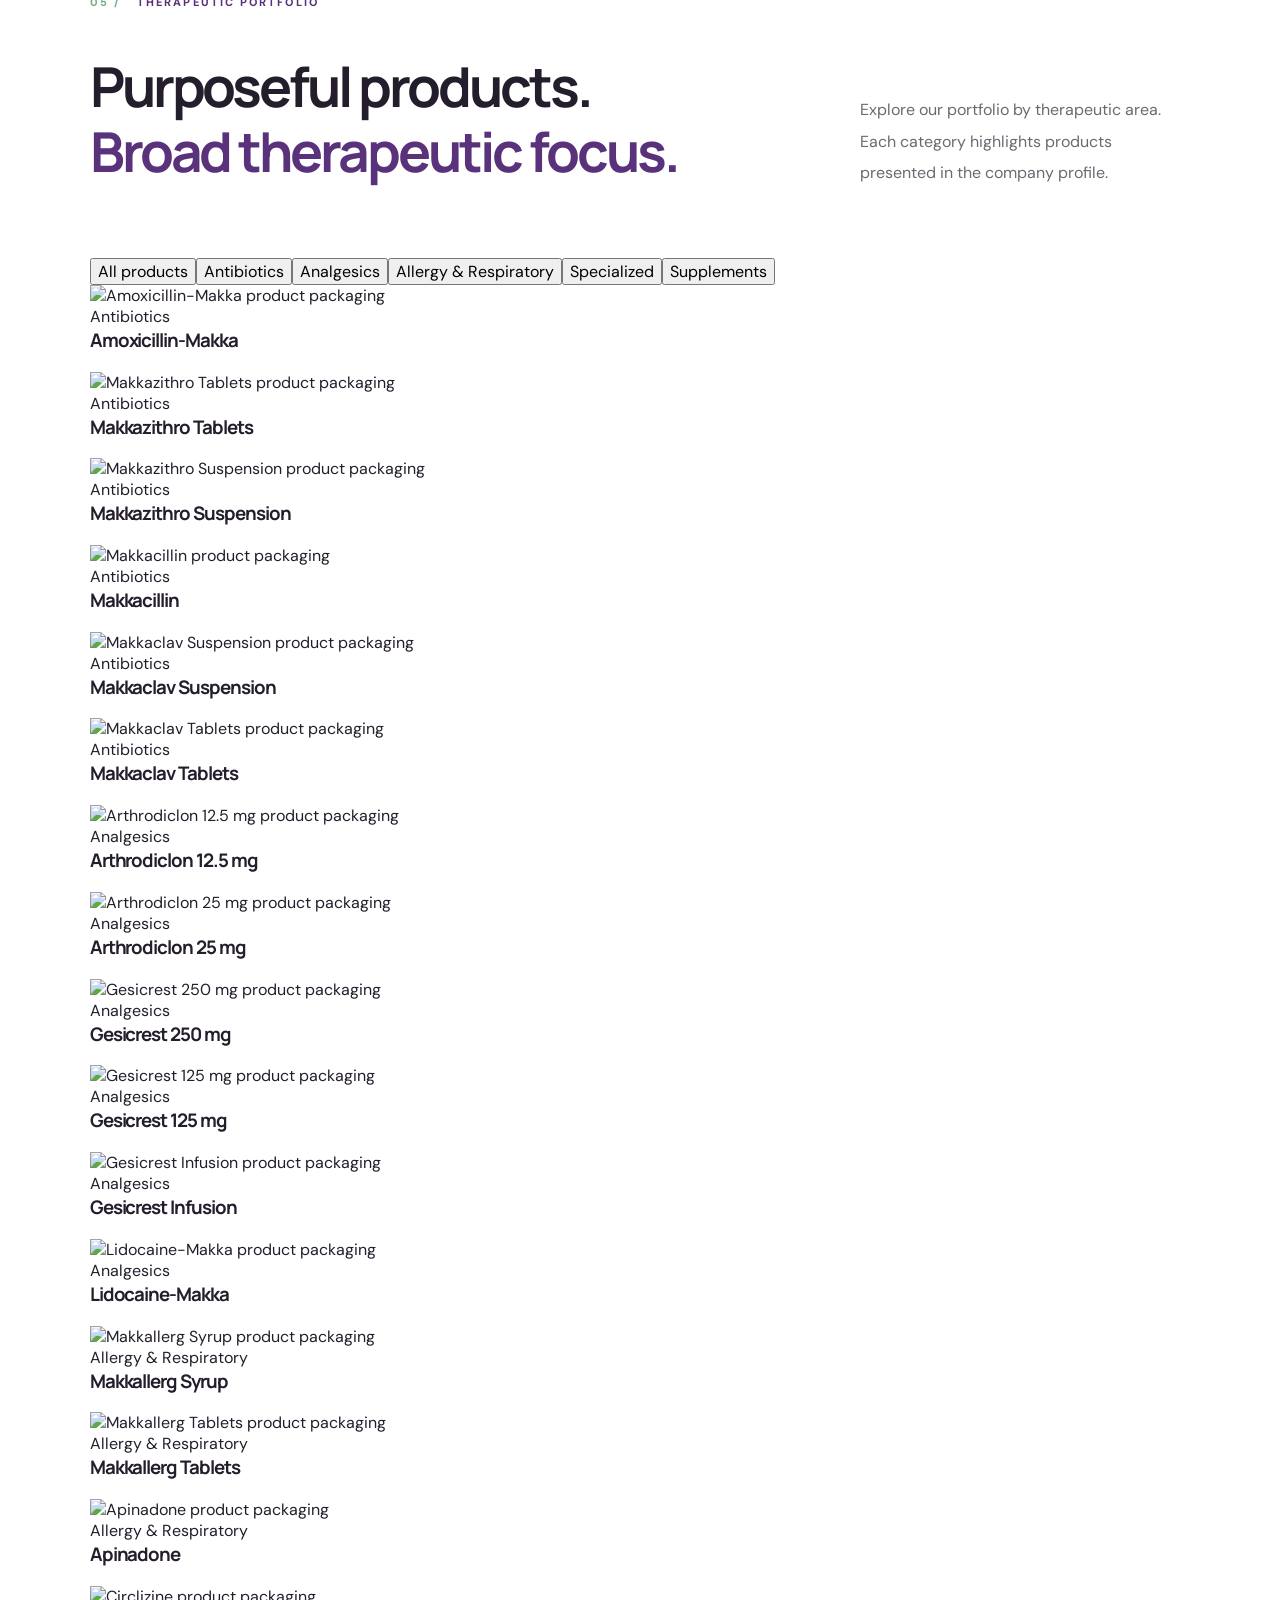
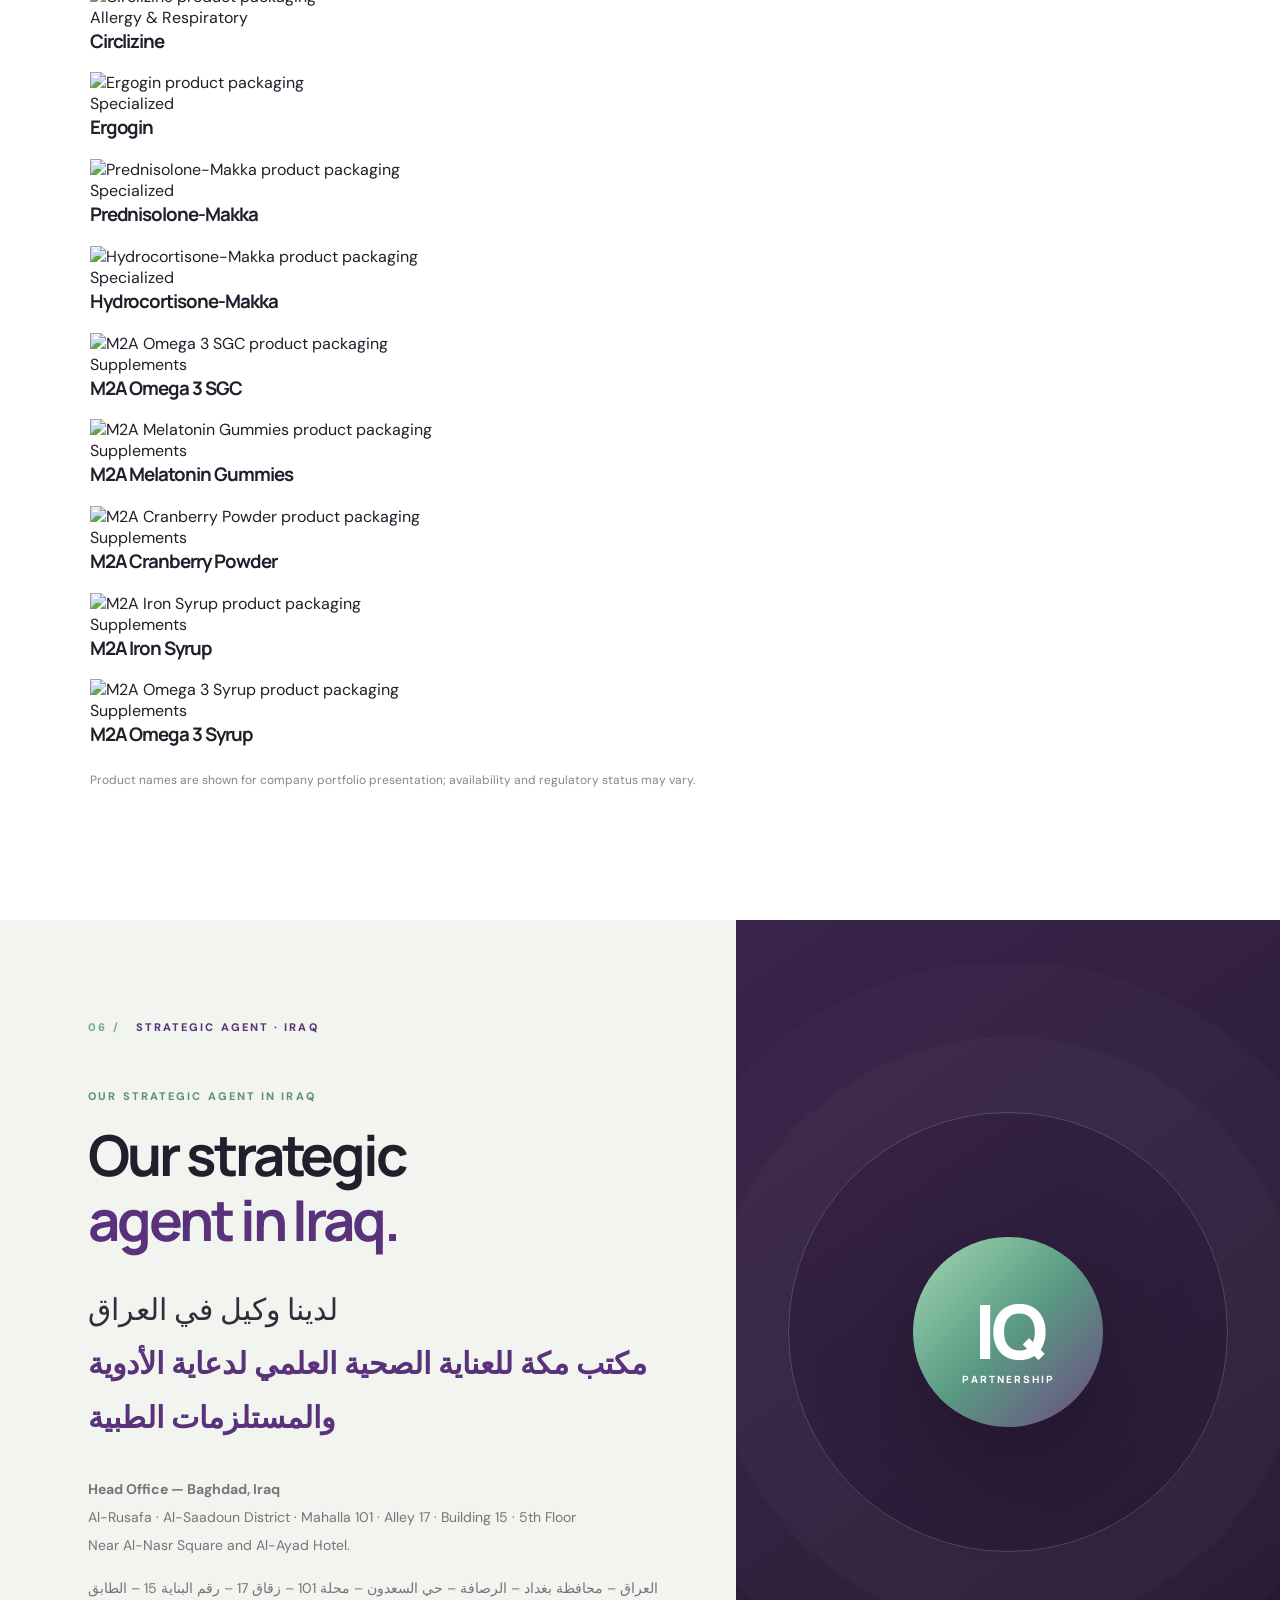
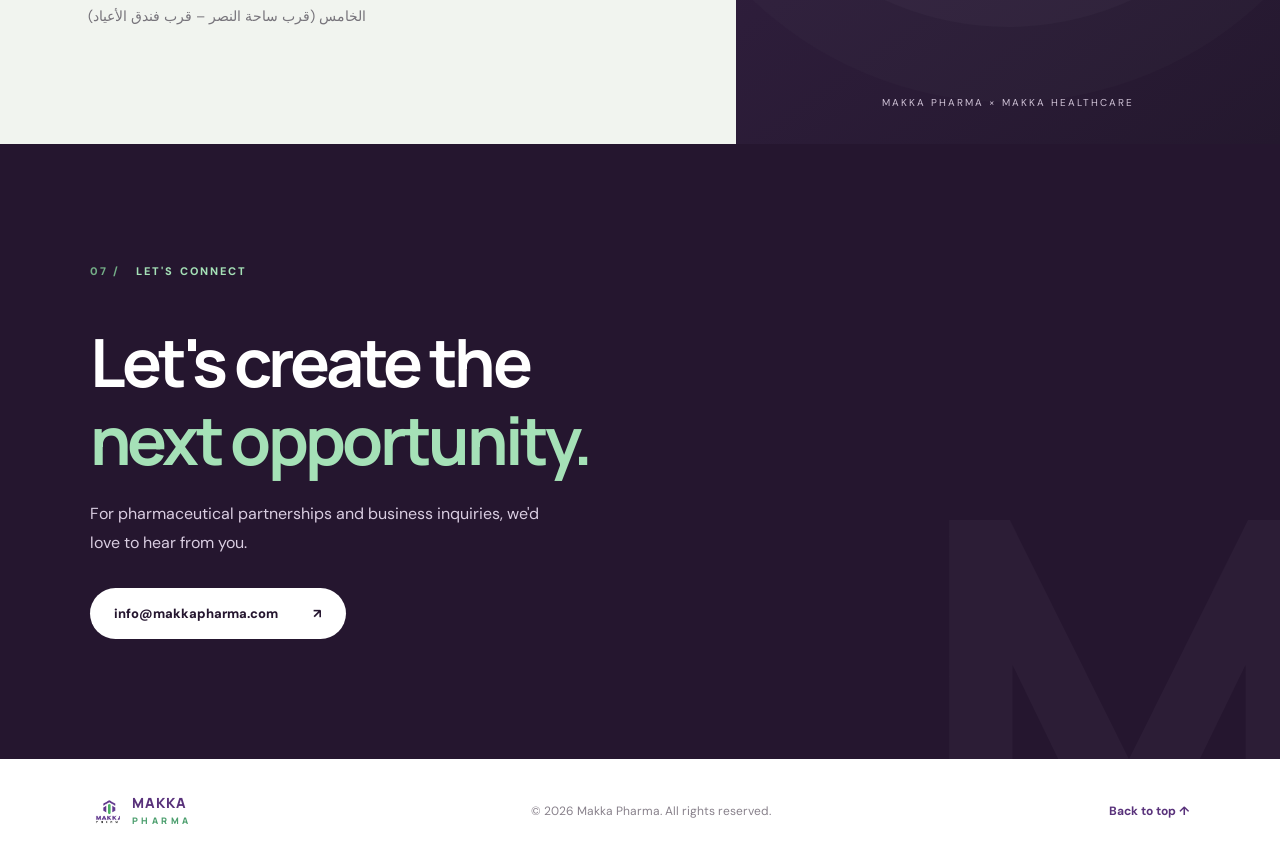
==== commit b7ff59e8: "Build premium 24-product portfolio gallery with therapeutic filters" ====
--- a/index.html
+++ b/index.html
@@ -4,12 +4,6 @@
 <main><section class="hero" id="home"><div class="hero-grain"></div><div class="hero-content"><p class="kicker light-kicker"><span class="kicker-line"></span> MAKKA PHARMA · COMPANY PROFILE</p><h1>Better healthcare<br>starts with <em>stronger<br>partnerships.</em></h1><p class="hero-description">Connecting pharmaceutical expertise, quality-driven development, and meaningful commercial relationships.</p><div class="hero-actions"><a class="button button-white" href="#about">Discover our company <span>↗</span></a><a class="hero-secondary" href="#portfolio">Explore portfolio <span>↓</span></a></div></div><div class="hero-visual" aria-hidden="true"><div class="visual-ring ring-one"></div><div class="visual-ring ring-two"></div><div class="visual-core"><span>M</span></div><span class="visual-tag">MAKKA / PHARMA</span></div><div class="hero-bottom"><span>PHARMACEUTICAL SOLUTIONS</span><span>SCROLL TO EXPLORE ↓</span></div></section>
 <section class="section intro reveal" id="about"><div class="section-label"><span class="index">01 /</span><span>WHO WE ARE</span></div><div class="intro-grid"><h2>Focused on quality.<br><em>Built on trust.</em></h2><div class="intro-copy"><p class="lead">Makka Pharma is a pharmaceutical company working across product development, registration, marketing, and export.</p><p>Through collaborations with pharmaceutical manufacturers and commercial partners, we support a diverse therapeutic portfolio and connect products with regional and international opportunities.</p><a class="inline-link" href="#expertise">Explore our capabilities <span>↗</span></a></div></div></section>
 <section class="section expertise-section" id="expertise"><div class="section-label reveal"><span class="index">02 /</span><span>WHAT WE DO</span></div><div class="section-heading reveal"><h2>Expertise across<br><em>the value chain.</em></h2><p>Our activities bring together product-focused execution and long-term collaboration.</p></div><div class="capability-grid"><article class="capability reveal"><span class="cap-num">01</span><div class="cap-symbol">✳</div><h3>Product Development</h3><p>Supporting pharmaceutical product development through manufacturing collaboration.</p></article><article class="capability reveal"><span class="cap-num">02</span><div class="cap-symbol">◎</div><h3>Registration</h3><p>Regulatory coordination to support product registration activities.</p></article><article class="capability reveal"><span class="cap-num">03</span><div class="cap-symbol">↗</div><h3>Marketing & Export</h3><p>Building commercial opportunities and connecting products with markets.</p></article></div></section>
-<section class="section manufacturing-section" id="manufacturing"><div class="section-label reveal"><span class="index">03 /</span><span>OUR MANUFACTURING NETWORK</span></div><div class="section-heading reveal"><h2>Trusted manufacturing.<br><em>Shared standards.</em></h2><p>We work with Egyptian pharmaceutical manufacturers operating under GMP standards to support product quality and reliability.</p></div><div class="manufacturer-grid"><a class="manufacturer-card reveal manufacturer-linked" href="https://ramedapharma.com/" target="_blank" rel="noopener noreferrer" aria-label="Visit Rameda official website"><div class="manufacturer-logo logo-0" role="img" aria-label="Rameda logo"><img src="rameda.png" alt="Rameda logo" loading="lazy" onerror="this.style.display='none'"></div><strong>Rameda</strong><span class="manufacturer-visit">Visit website ↗</span></a><div class="manufacturer-card reveal"><div class="manufacturer-logo logo-1" role="img" aria-label="Rotabiogen logo"><img src="rotabiogen.png" alt="Rotabiogen logo" loading="lazy" onerror="this.style.display='none'"></div><strong>Rotabiogen</strong></div><div class="manufacturer-card reveal"><div class="manufacturer-logo logo-2" role="img" aria-label="AIT logo"><img src="ait.png" alt="AIT logo" loading="lazy" onerror="this.style.display='none'"></div><strong>AIT</strong></div><a class="manufacturer-card reveal manufacturer-linked" href="https://www.egpi.cloud/" target="_blank" rel="noopener noreferrer" aria-label="Visit EGPI official website"><div class="manufacturer-logo logo-3" role="img" aria-label="EGPI logo"><img src="egpi.png" alt="EGPI logo" loading="lazy" onerror="this.style.display='none'"></div><strong>EGPI</strong><span class="manufacturer-visit">Visit website ↗</span></a><a class="manufacturer-card reveal manufacturer-linked" href="https://www.sedicopharma.com/" target="_blank" rel="noopener noreferrer" aria-label="Visit SEDICO official website"><div class="manufacturer-logo logo-4" role="img" aria-label="SEDICO logo"><img src="sedico.png" alt="SEDICO logo" loading="lazy" onerror="this.style.display='none'"></div><strong>SEDICO</strong><span class="manufacturer-visit">Visit website ↗</span></a><div class="manufacturer-card reveal"><div class="manufacturer-logo logo-5" role="img" aria-label="DBK Pharma logo"><img src="dbk-pharma.png" alt="DBK Pharma logo" loading="lazy" onerror="this.style.display='none'"></div><strong>DBK Pharma</strong></div><div class="manufacturer-card reveal"><div class="manufacturer-logo logo-6" role="img" aria-label="ED Pharma logo"><img src="ed-pharma.png" alt="ED Pharma logo" loading="lazy" onerror="this.style.display='none'"></div><strong>ED Pharma</strong></div><div class="manufacturer-card reveal"><div class="manufacturer-logo logo-7" role="img" aria-label="HI Pharm logo"><img src="hi-pharm.png" alt="HI Pharm logo" loading="lazy" onerror="this.style.display='none'"></div><strong>HI Pharm</strong></div><div class="manufacturer-card reveal"><div class="manufacturer-logo logo-8" role="img" aria-label="COPAD Egypt logo"><img src="copad-egypt.png" alt="COPAD Egypt logo" loading="lazy" onerror="this.style.display='none'"></div><strong>COPAD Egypt</strong></div><div class="manufacturer-card reveal"><div class="manufacturer-logo logo-9" role="img" aria-label="EGYPHAR logo"><img src="egyphar.png" alt="EGYPHAR logo" loading="lazy" onerror="this.style.display='none'"></div><strong>EGYPHAR</strong></div></div><p class="manufacturing-footnote">Manufacturing network shown in the Makka Pharma company profile.</p></section><section class="section partnership-premium" id="partnerships"><div class="section-label reveal"><span class="index">04 /</span><span>STRATEGIC PARTNERSHIPS</span></div><div class="section-heading reveal"><h2>Built on collaboration.<br><em>Driven by opportunity.</em></h2><p>Agency representation, commercial partnerships, and private-label pharmaceutical services in Iraq.</p></div><div class="partnership-cards"><article class="partnership-card reveal"><div class="partnership-card-visual visual-rameda"><span class="partner-initial">R</span><span class="partner-visual-tag">AGENCY REPRESENTATION</span></div><div class="partnership-card-body"><span class="partner-counter">01 / EXCLUSIVE AGENCY</span><h3>Rameda Pharmaceuticals</h3><p>Exclusive agent in Iraq for Colonia® and Megafen® Film-Coated Tablets.</p></div></article><article class="partnership-card reveal"><div class="partnership-card-visual visual-motahedon"><span class="partner-initial">EM</span><span class="partner-visual-tag">COMMERCIAL REPRESENTATION</span></div><div class="partnership-card-body"><span class="partner-counter">02 / COMMERCIAL PARTNER</span><h3>El Motahedon Pharma</h3><p>Commercial representative for parenteral solutions and Paracetamol infusion products in Iraq.</p></div></article><article class="partnership-card reveal"><div class="partnership-card-visual visual-private"><span class="partner-initial">PL</span><span class="partner-visual-tag">PRODUCT DEVELOPMENT</span></div><div class="partnership-card-body"><span class="partner-counter">03 / PRIVATE LABEL</span><h3>Private Label Products</h3><p>Developing and marketing private-label pharmaceuticals with Egyptian manufacturers, including an agreement with Misr Pharmaceutical Company for Amoxicillin Capsules for Iraq.</p></div></article></div><div class="partnership-source reveal"><div><span>FROM OUR COMPANY PROFILE</span><p>Original partner and product artwork</p></div><img src="partnerships.png" alt="Makka Pharma partnership products and company logos" loading="lazy"></div></section><section class="section portfolio-section" id="portfolio"><div class="section-label reveal"><span class="index">05 /</span><span>THERAPEUTIC PORTFOLIO</span></div><div class="section-heading reveal"><h2>Purposeful products.<br><em>Broad therapeutic focus.</em></h2><p>Explore our portfolio by therapeutic area. Each category highlights products presented in the company profile.</p></div><div class="portfolio-list">
-<article class="portfolio-row reveal"><div class="portfolio-image"><img src="products-12.png" alt="Makka Pharma product portfolio 1" loading="lazy"></div><div class="portfolio-num">01</div><div class="portfolio-title"><h3>Antibiotics</h3><p>Makkazithro · Makkaclav · Amoxicillin-Makka · Metronidazole-Makka · Ceftriaxone</p></div><div class="portfolio-mark" aria-hidden="true">A<span>+</span></div></article>
-<article class="portfolio-row reveal"><div class="portfolio-image"><img src="products-13.png" alt="Makka Pharma product portfolio 2" loading="lazy"></div><div class="portfolio-num">02</div><div class="portfolio-title"><h3>Analgesics & Anti-inflammatory</h3><p>Arthrodiclon · Gesicrest · Lidocaine-Makka</p></div><div class="portfolio-mark" aria-hidden="true">02</div></article>
-<article class="portfolio-row reveal"><div class="portfolio-image"><img src="products-14.png" alt="Makka Pharma product portfolio 3" loading="lazy"></div><div class="portfolio-num">03</div><div class="portfolio-title"><h3>Allergy & Respiratory Care</h3><p>Makkallerg · Makkastal · Circlizine · Apinadone · Coughossivan</p></div><div class="portfolio-mark" aria-hidden="true">03</div></article>
-<article class="portfolio-row reveal"><div class="portfolio-image"><img src="products-15.png" alt="Makka Pharma product portfolio 4" loading="lazy"></div><div class="portfolio-num">04</div><div class="portfolio-title"><h3>Hormonal & Specialized Therapies</h3><p>Ergogin · Hydrocortisone-Makka · Prednisolone-Makka · Carbetocin · Oxytocin · Misoprostol</p></div><div class="portfolio-mark" aria-hidden="true">04</div></article>
-<article class="portfolio-row reveal"><div class="portfolio-image"><img src="products-16.png" alt="Makka Pharma product portfolio 5" loading="lazy"></div><div class="portfolio-num">05</div><div class="portfolio-title"><h3>Food Supplements</h3><p>Mekedoz · Skelepro · Makka Kidlyte · M2A supplement range</p></div><div class="portfolio-mark" aria-hidden="true">05</div></article>
-</div><p class="portfolio-note reveal">Product names are shown for company portfolio presentation; availability and regulatory status may vary.</p></section>
+<section class="section manufacturing-section" id="manufacturing"><div class="section-label reveal"><span class="index">03 /</span><span>OUR MANUFACTURING NETWORK</span></div><div class="section-heading reveal"><h2>Trusted manufacturing.<br><em>Shared standards.</em></h2><p>We work with Egyptian pharmaceutical manufacturers operating under GMP standards to support product quality and reliability.</p></div><div class="manufacturer-grid"><a class="manufacturer-card reveal manufacturer-linked" href="https://ramedapharma.com/" target="_blank" rel="noopener noreferrer" aria-label="Visit Rameda official website"><div class="manufacturer-logo logo-0" role="img" aria-label="Rameda logo"><img src="rameda.png" alt="Rameda logo" loading="lazy" onerror="this.style.display='none'"></div><strong>Rameda</strong><span class="manufacturer-visit">Visit website ↗</span></a><div class="manufacturer-card reveal"><div class="manufacturer-logo logo-1" role="img" aria-label="Rotabiogen logo"><img src="rotabiogen.png" alt="Rotabiogen logo" loading="lazy" onerror="this.style.display='none'"></div><strong>Rotabiogen</strong></div><div class="manufacturer-card reveal"><div class="manufacturer-logo logo-2" role="img" aria-label="AIT logo"><img src="ait.png" alt="AIT logo" loading="lazy" onerror="this.style.display='none'"></div><strong>AIT</strong></div><a class="manufacturer-card reveal manufacturer-linked" href="https://www.egpi.cloud/" target="_blank" rel="noopener noreferrer" aria-label="Visit EGPI official website"><div class="manufacturer-logo logo-3" role="img" aria-label="EGPI logo"><img src="egpi.png" alt="EGPI logo" loading="lazy" onerror="this.style.display='none'"></div><strong>EGPI</strong><span class="manufacturer-visit">Visit website ↗</span></a><a class="manufacturer-card reveal manufacturer-linked" href="https://www.sedicopharma.com/" target="_blank" rel="noopener noreferrer" aria-label="Visit SEDICO official website"><div class="manufacturer-logo logo-4" role="img" aria-label="SEDICO logo"><img src="sedico.png" alt="SEDICO logo" loading="lazy" onerror="this.style.display='none'"></div><strong>SEDICO</strong><span class="manufacturer-visit">Visit website ↗</span></a><div class="manufacturer-card reveal"><div class="manufacturer-logo logo-5" role="img" aria-label="DBK Pharma logo"><img src="dbk-pharma.png" alt="DBK Pharma logo" loading="lazy" onerror="this.style.display='none'"></div><strong>DBK Pharma</strong></div><div class="manufacturer-card reveal"><div class="manufacturer-logo logo-6" role="img" aria-label="ED Pharma logo"><img src="ed-pharma.png" alt="ED Pharma logo" loading="lazy" onerror="this.style.display='none'"></div><strong>ED Pharma</strong></div><div class="manufacturer-card reveal"><div class="manufacturer-logo logo-7" role="img" aria-label="HI Pharm logo"><img src="hi-pharm.png" alt="HI Pharm logo" loading="lazy" onerror="this.style.display='none'"></div><strong>HI Pharm</strong></div><div class="manufacturer-card reveal"><div class="manufacturer-logo logo-8" role="img" aria-label="COPAD Egypt logo"><img src="copad-egypt.png" alt="COPAD Egypt logo" loading="lazy" onerror="this.style.display='none'"></div><strong>COPAD Egypt</strong></div><div class="manufacturer-card reveal"><div class="manufacturer-logo logo-9" role="img" aria-label="EGYPHAR logo"><img src="egyphar.png" alt="EGYPHAR logo" loading="lazy" onerror="this.style.display='none'"></div><strong>EGYPHAR</strong></div></div><p class="manufacturing-footnote">Manufacturing network shown in the Makka Pharma company profile.</p></section><section class="section partnership-premium" id="partnerships"><div class="section-label reveal"><span class="index">04 /</span><span>STRATEGIC PARTNERSHIPS</span></div><div class="section-heading reveal"><h2>Built on collaboration.<br><em>Driven by opportunity.</em></h2><p>Agency representation, commercial partnerships, and private-label pharmaceutical services in Iraq.</p></div><div class="partnership-cards"><article class="partnership-card reveal"><div class="partnership-card-visual visual-rameda"><span class="partner-initial">R</span><span class="partner-visual-tag">AGENCY REPRESENTATION</span></div><div class="partnership-card-body"><span class="partner-counter">01 / EXCLUSIVE AGENCY</span><h3>Rameda Pharmaceuticals</h3><p>Exclusive agent in Iraq for Colonia® and Megafen® Film-Coated Tablets.</p></div></article><article class="partnership-card reveal"><div class="partnership-card-visual visual-motahedon"><span class="partner-initial">EM</span><span class="partner-visual-tag">COMMERCIAL REPRESENTATION</span></div><div class="partnership-card-body"><span class="partner-counter">02 / COMMERCIAL PARTNER</span><h3>El Motahedon Pharma</h3><p>Commercial representative for parenteral solutions and Paracetamol infusion products in Iraq.</p></div></article><article class="partnership-card reveal"><div class="partnership-card-visual visual-private"><span class="partner-initial">PL</span><span class="partner-visual-tag">PRODUCT DEVELOPMENT</span></div><div class="partnership-card-body"><span class="partner-counter">03 / PRIVATE LABEL</span><h3>Private Label Products</h3><p>Developing and marketing private-label pharmaceuticals with Egyptian manufacturers, including an agreement with Misr Pharmaceutical Company for Amoxicillin Capsules for Iraq.</p></div></article></div><div class="partnership-source reveal"><div><span>FROM OUR COMPANY PROFILE</span><p>Original partner and product artwork</p></div><img src="partnerships.png" alt="Makka Pharma partnership products and company logos" loading="lazy"></div></section><section class="section portfolio-section" id="portfolio"><div class="section-label reveal"><span class="index">05 /</span><span>THERAPEUTIC PORTFOLIO</span></div><div class="section-heading reveal"><h2>Purposeful products.<br><em>Broad therapeutic focus.</em></h2><p>Explore our portfolio by therapeutic area. Each category highlights products presented in the company profile.</p></div><div class="product-filters" role="group" aria-label="Filter products"><button class="product-filter active" type="button" data-filter="All products" aria-pressed="true">All products</button><button class="product-filter" type="button" data-filter="Antibiotics" aria-pressed="false">Antibiotics</button><button class="product-filter" type="button" data-filter="Analgesics" aria-pressed="false">Analgesics</button><button class="product-filter" type="button" data-filter="Allergy & Respiratory" aria-pressed="false">Allergy & Respiratory</button><button class="product-filter" type="button" data-filter="Specialized" aria-pressed="false">Specialized</button><button class="product-filter" type="button" data-filter="Supplements" aria-pressed="false">Supplements</button></div><div class="product-showcase-grid"><article class="product-showcase-card reveal" data-category="Antibiotics"><div class="product-photo"><img src="amoxicillin-makka.jpg" alt="Amoxicillin-Makka product packaging" loading="lazy" onerror="this.closest('.product-showcase-card').classList.add('image-pending')"></div><div class="product-caption"><span>Antibiotics</span><h3>Amoxicillin-Makka</h3></div></article><article class="product-showcase-card reveal" data-category="Antibiotics"><div class="product-photo"><img src="makkazithro-tablets.jpg" alt="Makkazithro Tablets product packaging" loading="lazy" onerror="this.closest('.product-showcase-card').classList.add('image-pending')"></div><div class="product-caption"><span>Antibiotics</span><h3>Makkazithro Tablets</h3></div></article><article class="product-showcase-card reveal" data-category="Antibiotics"><div class="product-photo"><img src="makkazithro-suspension.jpg" alt="Makkazithro Suspension product packaging" loading="lazy" onerror="this.closest('.product-showcase-card').classList.add('image-pending')"></div><div class="product-caption"><span>Antibiotics</span><h3>Makkazithro Suspension</h3></div></article><article class="product-showcase-card reveal" data-category="Antibiotics"><div class="product-photo"><img src="makkacillin.jpg" alt="Makkacillin product packaging" loading="lazy" onerror="this.closest('.product-showcase-card').classList.add('image-pending')"></div><div class="product-caption"><span>Antibiotics</span><h3>Makkacillin</h3></div></article><article class="product-showcase-card reveal" data-category="Antibiotics"><div class="product-photo"><img src="makkaclav-suspension.jpg" alt="Makkaclav Suspension product packaging" loading="lazy" onerror="this.closest('.product-showcase-card').classList.add('image-pending')"></div><div class="product-caption"><span>Antibiotics</span><h3>Makkaclav Suspension</h3></div></article><article class="product-showcase-card reveal" data-category="Antibiotics"><div class="product-photo"><img src="makkaclav-tablets.jpg" alt="Makkaclav Tablets product packaging" loading="lazy" onerror="this.closest('.product-showcase-card').classList.add('image-pending')"></div><div class="product-caption"><span>Antibiotics</span><h3>Makkaclav Tablets</h3></div></article><article class="product-showcase-card reveal" data-category="Analgesics"><div class="product-photo"><img src="arthrodiclon-12-5.jpg" alt="Arthrodiclon 12.5 mg product packaging" loading="lazy" onerror="this.closest('.product-showcase-card').classList.add('image-pending')"></div><div class="product-caption"><span>Analgesics</span><h3>Arthrodiclon 12.5 mg</h3></div></article><article class="product-showcase-card reveal" data-category="Analgesics"><div class="product-photo"><img src="arthrodiclon-25.jpg" alt="Arthrodiclon 25 mg product packaging" loading="lazy" onerror="this.closest('.product-showcase-card').classList.add('image-pending')"></div><div class="product-caption"><span>Analgesics</span><h3>Arthrodiclon 25 mg</h3></div></article><article class="product-showcase-card reveal" data-category="Analgesics"><div class="product-photo"><img src="gesicrest-250.jpg" alt="Gesicrest 250 mg product packaging" loading="lazy" onerror="this.closest('.product-showcase-card').classList.add('image-pending')"></div><div class="product-caption"><span>Analgesics</span><h3>Gesicrest 250 mg</h3></div></article><article class="product-showcase-card reveal" data-category="Analgesics"><div class="product-photo"><img src="gesicrest-125.jpg" alt="Gesicrest 125 mg product packaging" loading="lazy" onerror="this.closest('.product-showcase-card').classList.add('image-pending')"></div><div class="product-caption"><span>Analgesics</span><h3>Gesicrest 125 mg</h3></div></article><article class="product-showcase-card reveal" data-category="Analgesics"><div class="product-photo"><img src="gesicrest-infusion.jpg" alt="Gesicrest Infusion product packaging" loading="lazy" onerror="this.closest('.product-showcase-card').classList.add('image-pending')"></div><div class="product-caption"><span>Analgesics</span><h3>Gesicrest Infusion</h3></div></article><article class="product-showcase-card reveal" data-category="Analgesics"><div class="product-photo"><img src="lidocaine.jpg" alt="Lidocaine-Makka product packaging" loading="lazy" onerror="this.closest('.product-showcase-card').classList.add('image-pending')"></div><div class="product-caption"><span>Analgesics</span><h3>Lidocaine-Makka</h3></div></article><article class="product-showcase-card reveal" data-category="Allergy & Respiratory"><div class="product-photo"><img src="makkallerg-syrup.jpg" alt="Makkallerg Syrup product packaging" loading="lazy" onerror="this.closest('.product-showcase-card').classList.add('image-pending')"></div><div class="product-caption"><span>Allergy & Respiratory</span><h3>Makkallerg Syrup</h3></div></article><article class="product-showcase-card reveal" data-category="Allergy & Respiratory"><div class="product-photo"><img src="makkallerg-tablets.jpg" alt="Makkallerg Tablets product packaging" loading="lazy" onerror="this.closest('.product-showcase-card').classList.add('image-pending')"></div><div class="product-caption"><span>Allergy & Respiratory</span><h3>Makkallerg Tablets</h3></div></article><article class="product-showcase-card reveal" data-category="Allergy & Respiratory"><div class="product-photo"><img src="apinadone.jpg" alt="Apinadone product packaging" loading="lazy" onerror="this.closest('.product-showcase-card').classList.add('image-pending')"></div><div class="product-caption"><span>Allergy & Respiratory</span><h3>Apinadone</h3></div></article><article class="product-showcase-card reveal" data-category="Allergy & Respiratory"><div class="product-photo"><img src="circlizine.jpg" alt="Circlizine product packaging" loading="lazy" onerror="this.closest('.product-showcase-card').classList.add('image-pending')"></div><div class="product-caption"><span>Allergy & Respiratory</span><h3>Circlizine</h3></div></article><article class="product-showcase-card reveal" data-category="Specialized"><div class="product-photo"><img src="ergogin.jpg" alt="Ergogin product packaging" loading="lazy" onerror="this.closest('.product-showcase-card').classList.add('image-pending')"></div><div class="product-caption"><span>Specialized</span><h3>Ergogin</h3></div></article><article class="product-showcase-card reveal" data-category="Specialized"><div class="product-photo"><img src="prednisolone.jpg" alt="Prednisolone-Makka product packaging" loading="lazy" onerror="this.closest('.product-showcase-card').classList.add('image-pending')"></div><div class="product-caption"><span>Specialized</span><h3>Prednisolone-Makka</h3></div></article><article class="product-showcase-card reveal" data-category="Specialized"><div class="product-photo"><img src="hydrocortisone.jpg" alt="Hydrocortisone-Makka product packaging" loading="lazy" onerror="this.closest('.product-showcase-card').classList.add('image-pending')"></div><div class="product-caption"><span>Specialized</span><h3>Hydrocortisone-Makka</h3></div></article><article class="product-showcase-card reveal" data-category="Supplements"><div class="product-photo"><img src="omega-3-sgc.jpg" alt="M2A Omega 3 SGC product packaging" loading="lazy" onerror="this.closest('.product-showcase-card').classList.add('image-pending')"></div><div class="product-caption"><span>Supplements</span><h3>M2A Omega 3 SGC</h3></div></article><article class="product-showcase-card reveal" data-category="Supplements"><div class="product-photo"><img src="melatonin-gummies.jpg" alt="M2A Melatonin Gummies product packaging" loading="lazy" onerror="this.closest('.product-showcase-card').classList.add('image-pending')"></div><div class="product-caption"><span>Supplements</span><h3>M2A Melatonin Gummies</h3></div></article><article class="product-showcase-card reveal" data-category="Supplements"><div class="product-photo"><img src="cranberry-powder.jpg" alt="M2A Cranberry Powder product packaging" loading="lazy" onerror="this.closest('.product-showcase-card').classList.add('image-pending')"></div><div class="product-caption"><span>Supplements</span><h3>M2A Cranberry Powder</h3></div></article><article class="product-showcase-card reveal" data-category="Supplements"><div class="product-photo"><img src="iron-syrup.jpg" alt="M2A Iron Syrup product packaging" loading="lazy" onerror="this.closest('.product-showcase-card').classList.add('image-pending')"></div><div class="product-caption"><span>Supplements</span><h3>M2A Iron Syrup</h3></div></article><article class="product-showcase-card reveal" data-category="Supplements"><div class="product-photo"><img src="omega-3-syrup.jpg" alt="M2A Omega 3 Syrup product packaging" loading="lazy" onerror="this.closest('.product-showcase-card').classList.add('image-pending')"></div><div class="product-caption"><span>Supplements</span><h3>M2A Omega 3 Syrup</h3></div></article></div><p class="portfolio-note reveal">Product names are shown for company portfolio presentation; availability and regulatory status may vary.</p></section>
 <section class="iraq-feature" id="iraq-agent"><div class="iraq-feature-copy reveal"><div class="section-label"><span class="index">06 /</span><span>STRATEGIC AGENT · IRAQ</span></div><p class="iraq-feature-overline">OUR STRATEGIC AGENT IN IRAQ</p><h2>Our strategic<br><em>agent in Iraq.</em></h2><p class="iraq-arabic" lang="ar" dir="rtl">لدينا وكيل في العراق<br><strong>مكتب مكة للعناية الصحية العلمي لدعاية الأدوية والمستلزمات الطبية</strong></p><p class="iraq-feature-caption"><strong>Head Office — Baghdad, Iraq</strong><br>Al-Rusafa · Al-Saadoun District · Mahalla 101 · Alley 17 · Building 15 · 5th Floor<br>Near Al-Nasr Square and Al-Ayad Hotel.<br><span lang="ar" dir="rtl">العراق – محافظة بغداد – الرصافة – حي السعدون – محلة 101 – زقاق 17 – رقم البناية 15 – الطابق الخامس (قرب ساحة النصر – قرب فندق الأعياد)</span></p></div><div class="iraq-feature-graphic" aria-hidden="true"><div class="iraq-halo"></div><div class="iraq-emblem">IQ<span>PARTNERSHIP</span></div><span class="iraq-graphic-caption">MAKKA PHARMA × MAKKA HEALTHCARE</span></div></section><section class="contact-section" id="contact"><div class="contact-inner reveal"><div class="section-label"><span class="index">07 /</span><span>LET'S CONNECT</span></div><h2>Let's create the<br><em>next opportunity.</em></h2><p>For pharmaceutical partnerships and business inquiries, we'd love to hear from you.</p><a class="button button-white" href="mailto:info@makkapharma.com">info@makkapharma.com <span>↗</span></a></div><div class="contact-decoration" aria-hidden="true">M</div></section></main>
 <footer><a class="brand footer-brand" href="#home"><img src="makka-logo-source.png" alt=""><span>MAKKA<small>PHARMA</small></span></a><span>© <span id="year"></span> Makka Pharma. All rights reserved.</span><a href="#home" class="back-top">Back to top ↑</a></footer><script src="script.js"></script></body></html>
--- a/styles.css
+++ b/styles.css
@@ -54,3 +54,13 @@
 @media(max-width:760px){.manufacturer-grid{grid-template-columns:repeat(2,minmax(0,1fr));gap:10px}.manufacturer-card{min-height:160px;padding:12px}.manufacturer-logo{height:90px}.partnership-cards{grid-template-columns:1fr}.partnership-source{grid-template-columns:1fr}.partnership-card-visual{height:175px}.iraq-arabic{text-align:right}}
 
 .manufacturer-logo{position:relative;overflow:hidden}.manufacturer-logo img{position:absolute;inset:0;width:100%;height:100%;object-fit:contain;background:#fff;padding:4px;transition:transform .55s cubic-bezier(.2,.8,.2,1)}.manufacturer-card:hover .manufacturer-logo img{transform:scale(1.07)}
+
+/* Fix: remove legacy sprite background from individually uploaded manufacturer logos */
+.manufacturer-logo,.manufacturer-logo.logo-0,.manufacturer-logo.logo-1,.manufacturer-logo.logo-2,.manufacturer-logo.logo-3,.manufacturer-logo.logo-4,.manufacturer-logo.logo-5,.manufacturer-logo.logo-6,.manufacturer-logo.logo-7,.manufacturer-logo.logo-8,.manufacturer-logo.logo-9{background-image:none!important;background:none!important;background-size:auto!important;background-position:center!important;width:100%;height:116px;display:flex;align-items:center;justify-content:center;overflow:hidden;transform:none}
+.manufacturer-logo img{display:block!important;width:auto!important;height:auto!important;max-width:100%!important;max-height:100%!important;object-fit:contain!important;object-position:center!important;border-radius:8px;transition:transform .45s cubic-bezier(.2,.8,.2,1)}
+.manufacturer-card:hover .manufacturer-logo{transform:none!important;filter:none!important}
+.manufacturer-card:hover .manufacturer-logo img{transform:scale(1.045)}
+.manufacturer-card{justify-content:center;gap:11px;min-height:210px}
+.manufacturer-card strong{line-height:1.5}
+.manufacturer-visit{font-size:11px;color:#6b4584;letter-spacing:.015em}
+@media(max-width:760px){.manufacturer-logo{height:100px}.manufacturer-card{min-height:190px}}
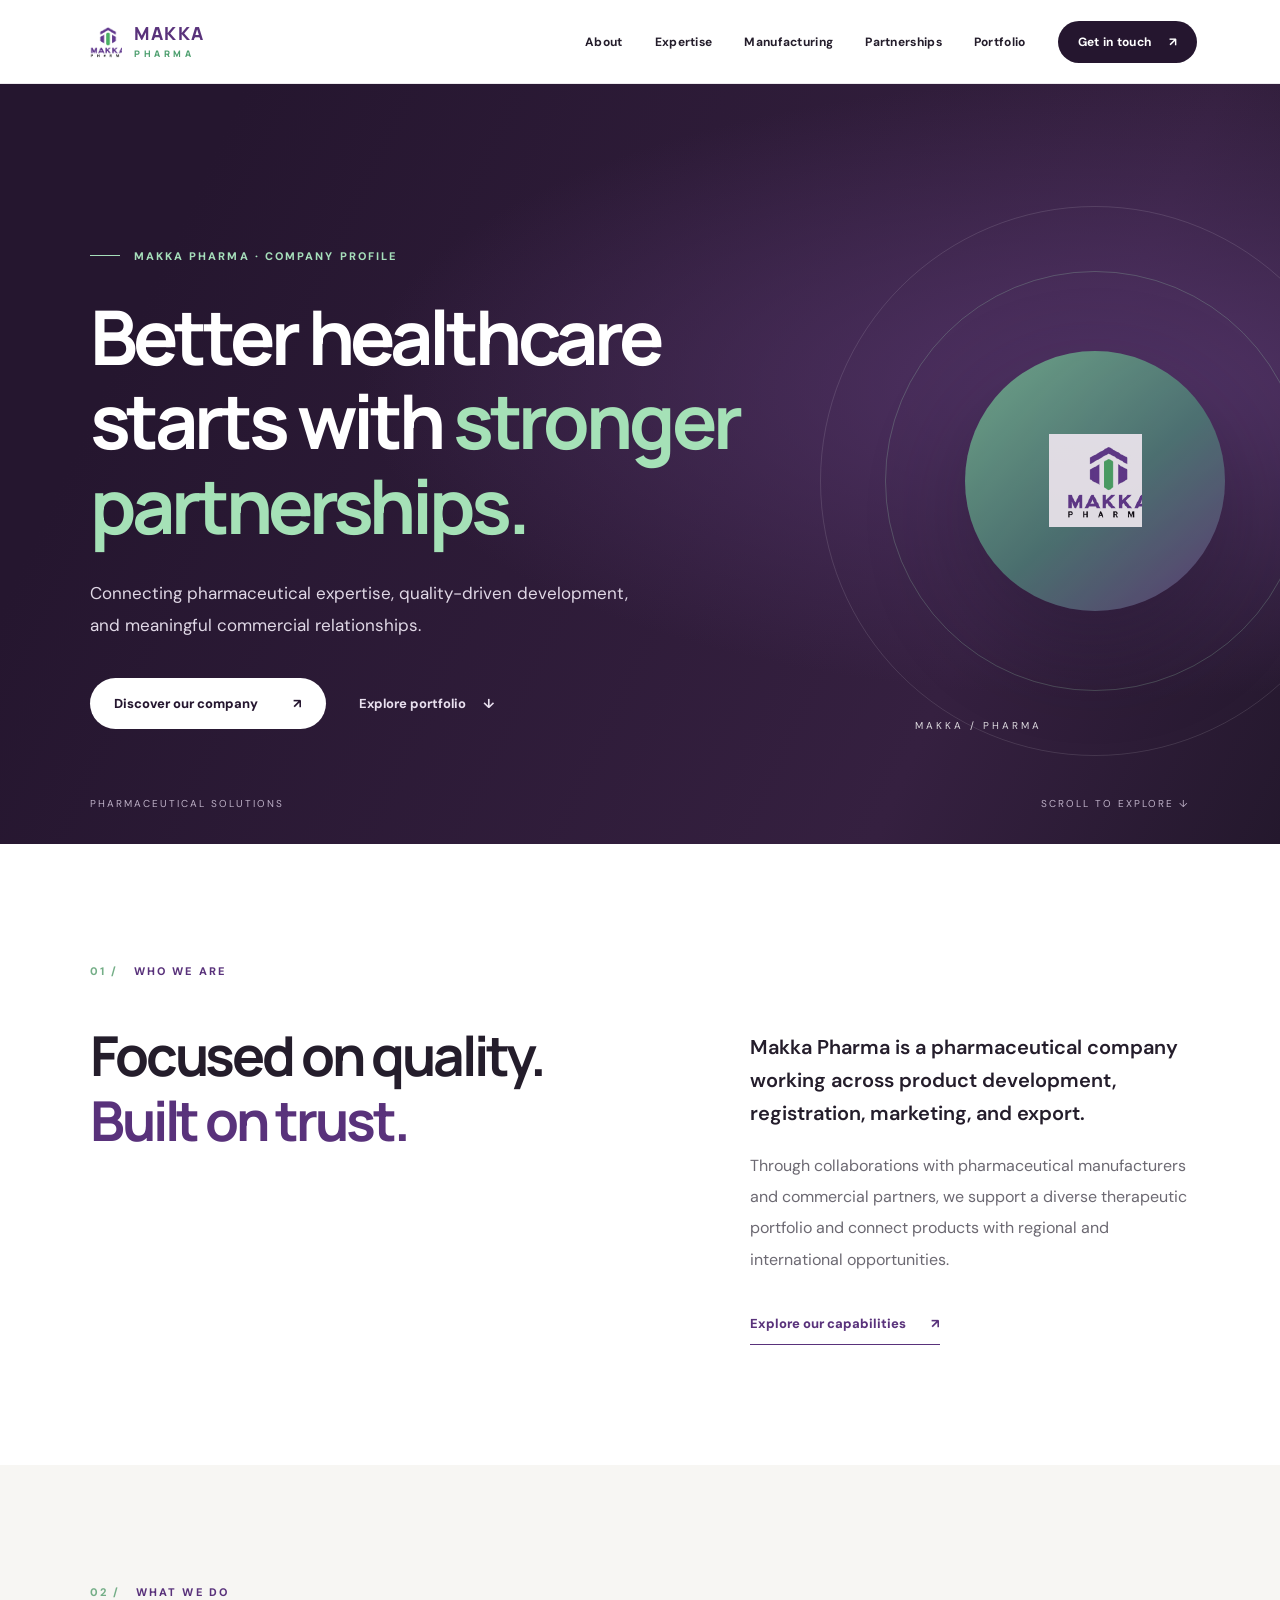
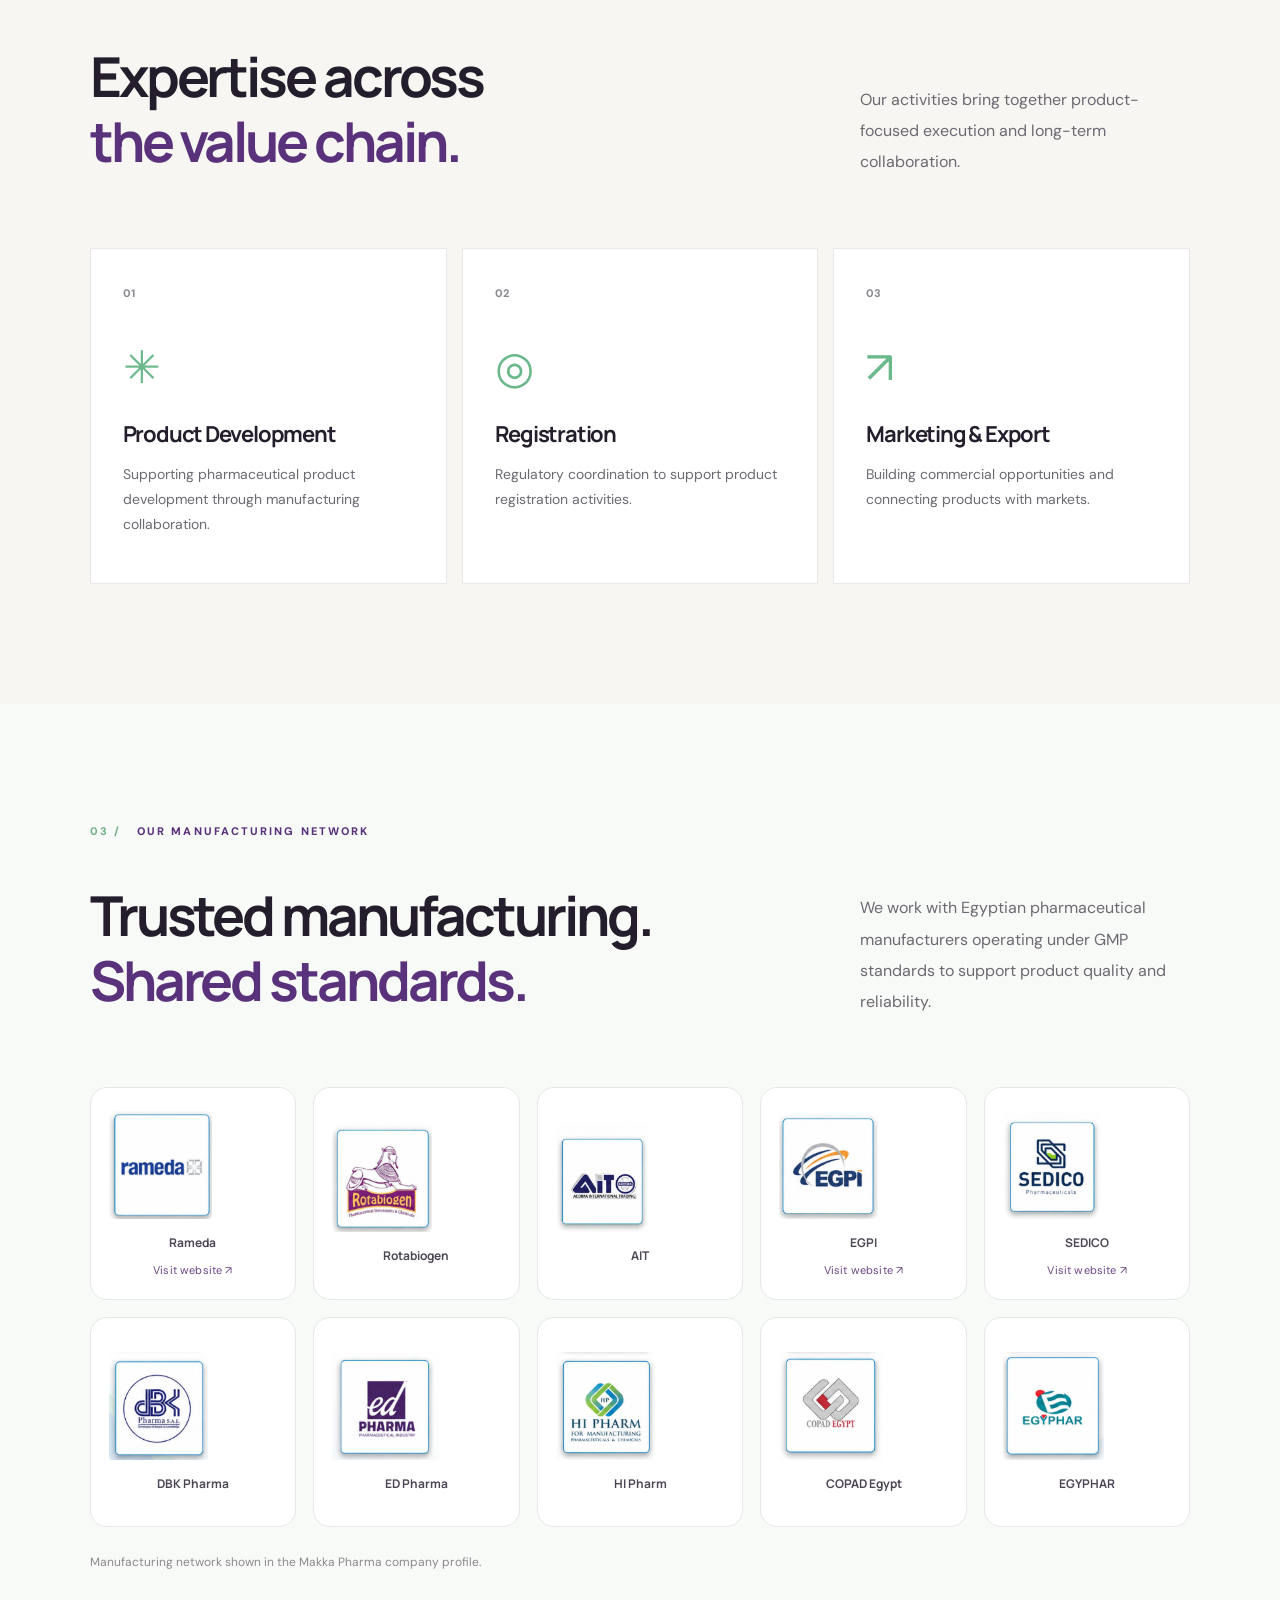
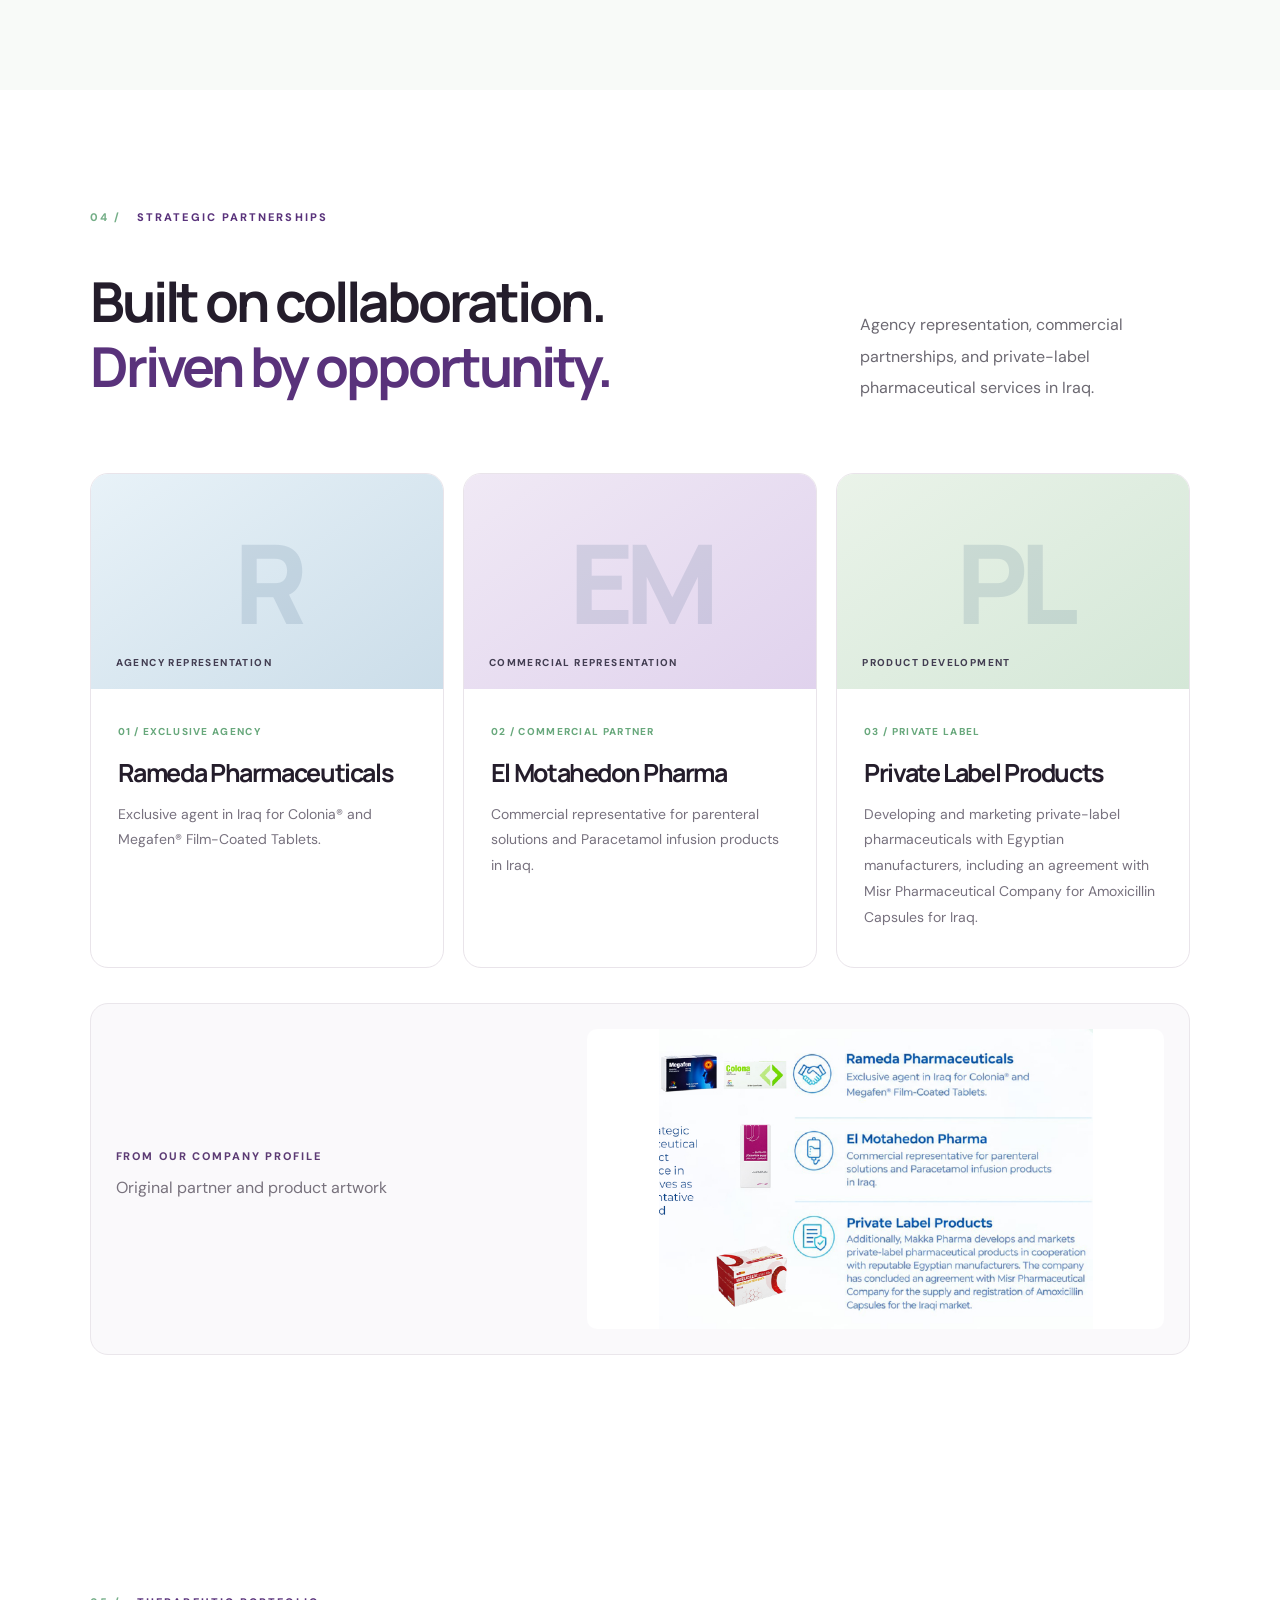
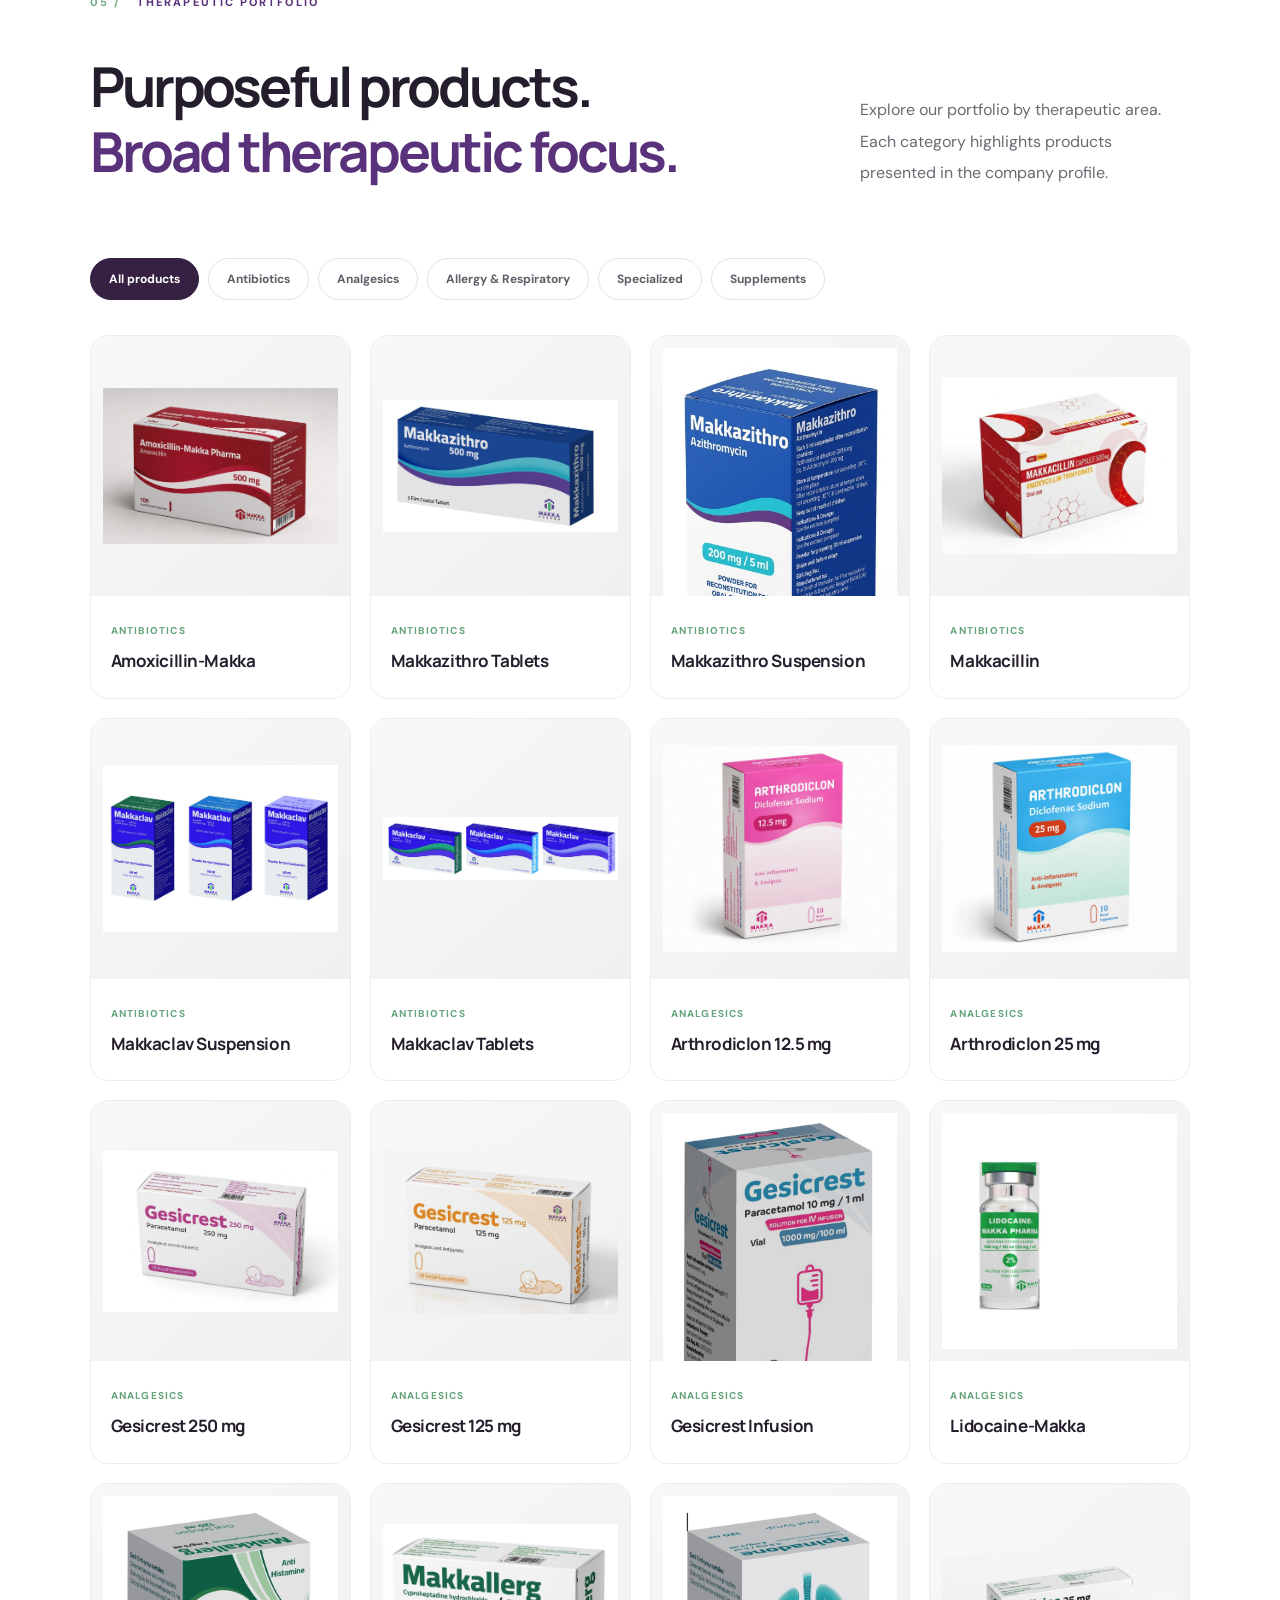
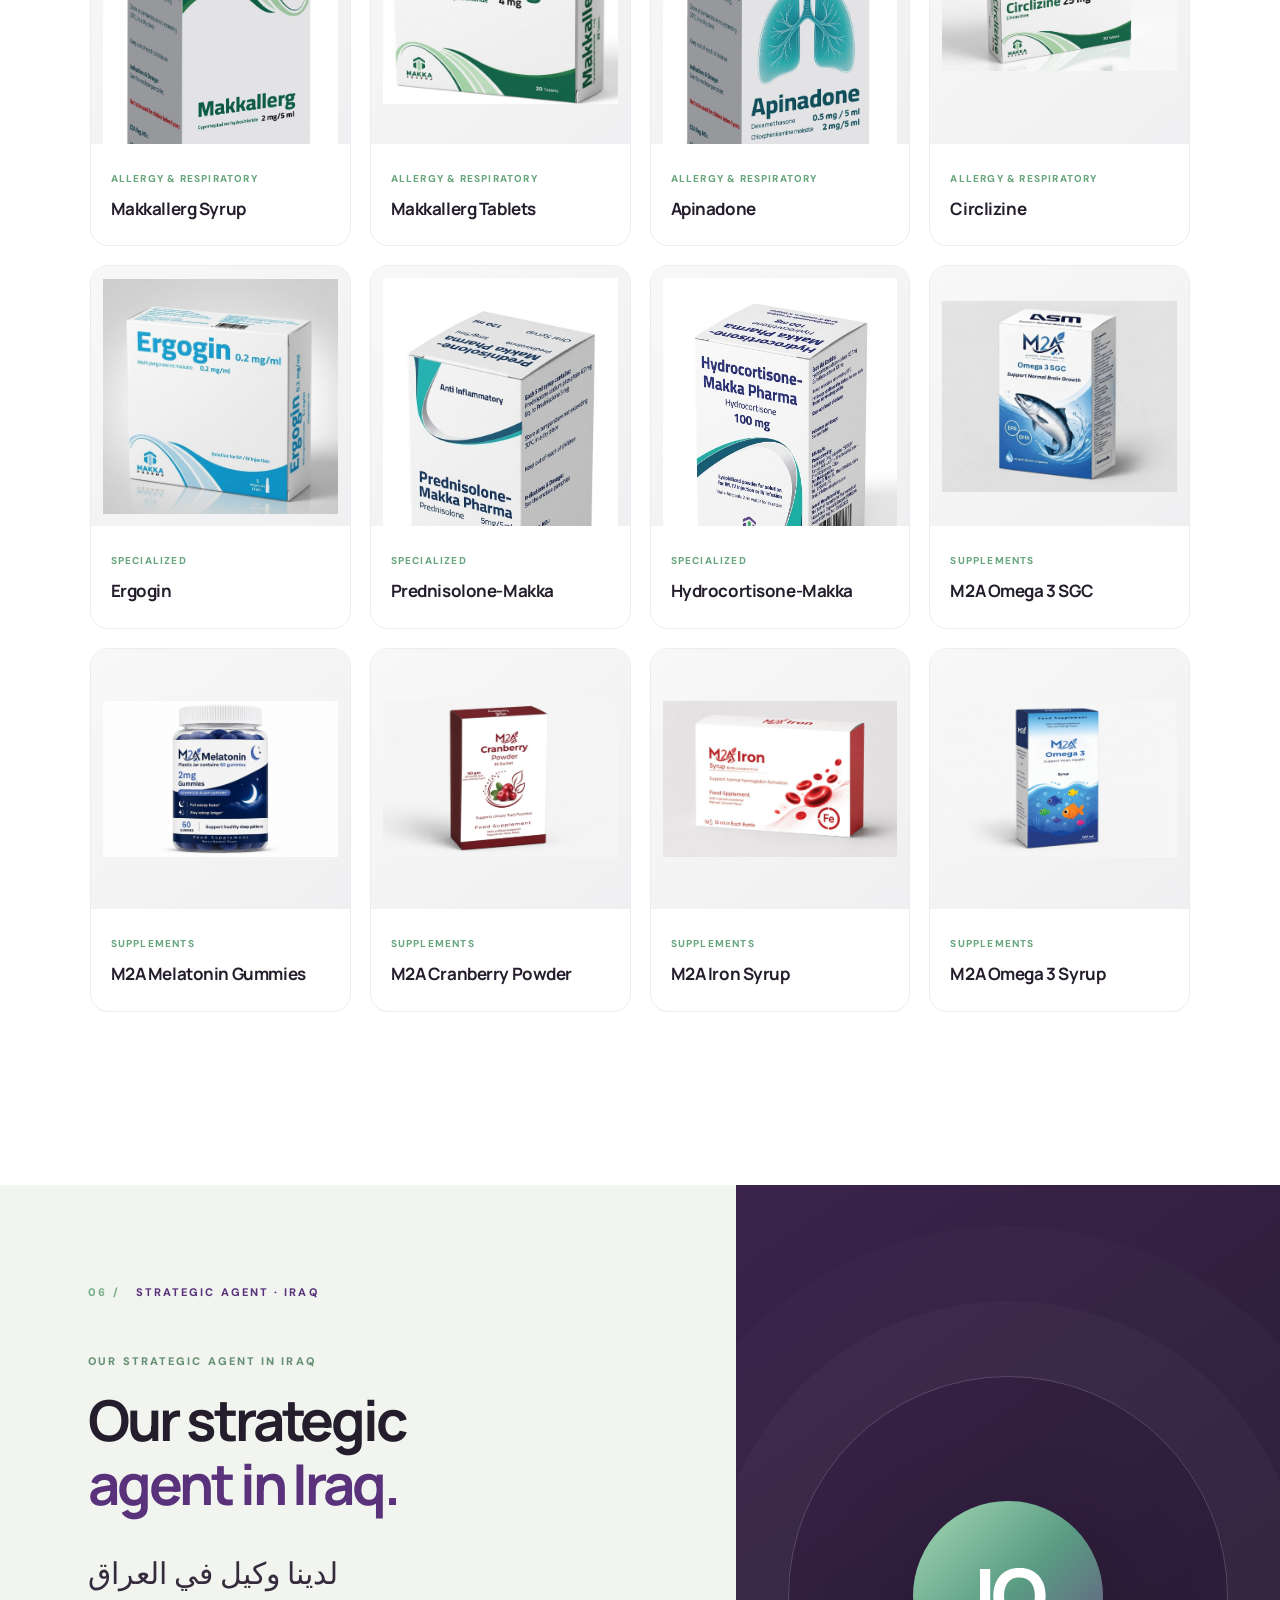
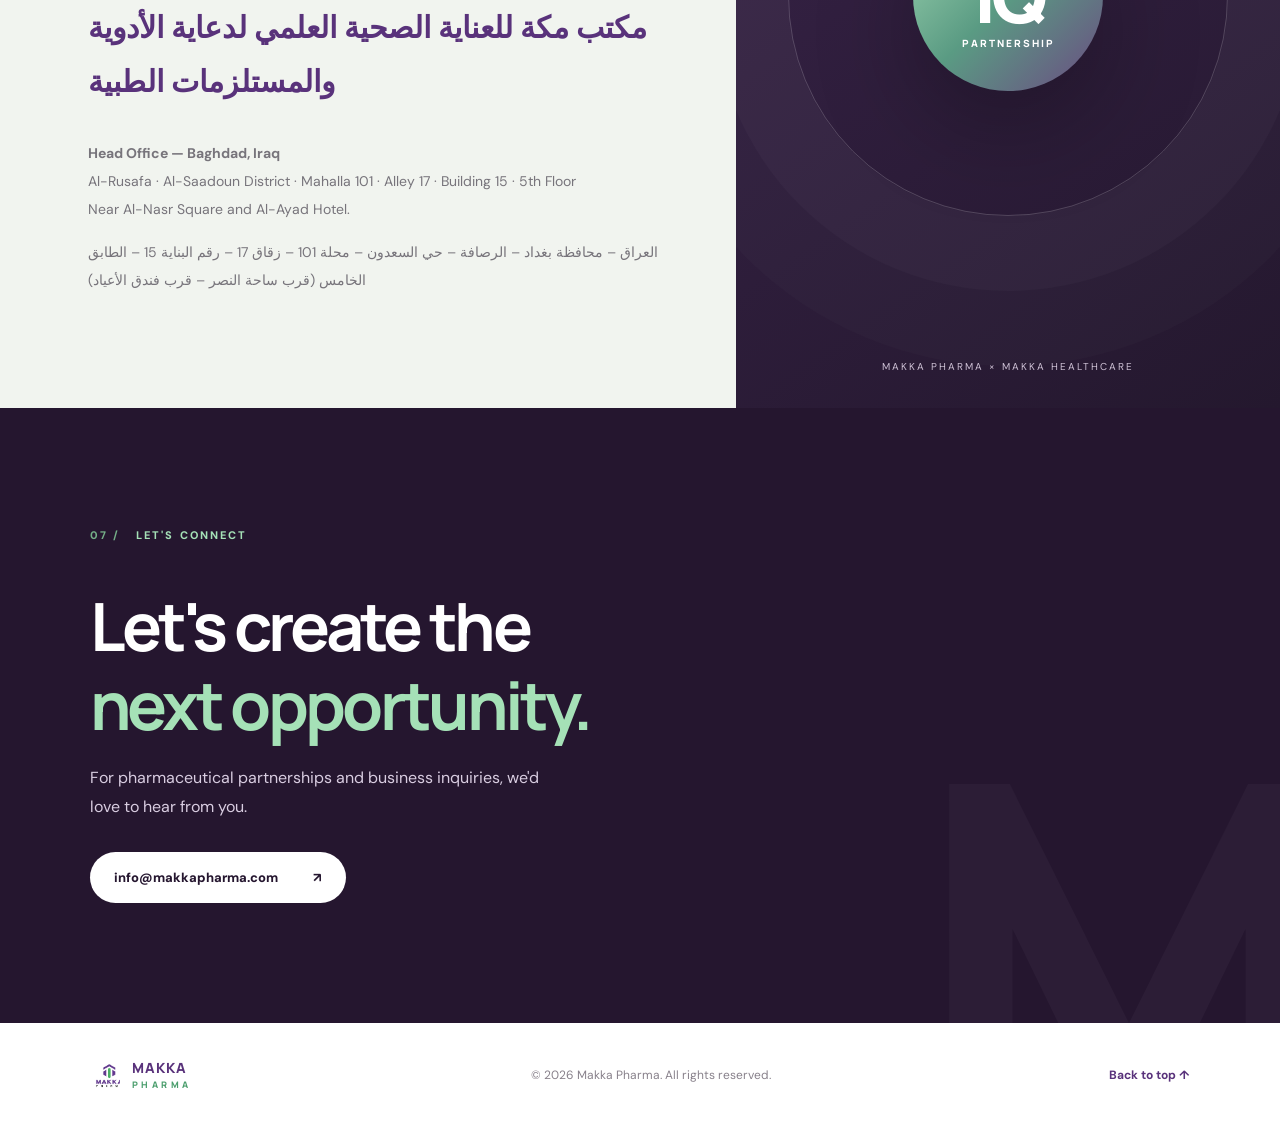
==== commit 91144ff0: "Refine premium hero with brand mark and ambient layers" ====
--- a/index.html
+++ b/index.html
@@ -1,7 +1,7 @@
 <!doctype html>
 <html lang="en"><head><meta charset="utf-8"><meta name="viewport" content="width=device-width,initial-scale=1"><meta name="theme-color" content="#23182d"><meta name="description" content="Makka Pharma — pharmaceutical development, registration, marketing and strategic partnerships."><title>Makka Pharma — Healthcare Through Partnership</title><link rel="preconnect" href="https://fonts.googleapis.com"><link rel="preconnect" href="https://fonts.gstatic.com" crossorigin><link href="https://fonts.googleapis.com/css2?family=DM+Sans:wght@400;500;600;700&family=Manrope:wght@400;500;600;700;800&display=swap" rel="stylesheet"><link rel="stylesheet" href="styles.css"></head>
 <body><header class="site-header"><a href="#home" class="brand" aria-label="Makka Pharma home"><img src="makka-logo-source.png" alt="Makka Pharma logo"><span>MAKKA<small>PHARMA</small></span></a><button class="menu-toggle" aria-label="Open menu" aria-expanded="false"><span></span><span></span></button><nav id="navigation" aria-label="Main navigation"><a href="#about">About</a><a href="#expertise">Expertise</a><a href="#manufacturing">Manufacturing</a><a href="#partnerships">Partnerships</a><a href="#portfolio">Portfolio</a><a class="nav-contact" href="#contact">Get in touch <span>↗</span></a></nav></header>
-<main><section class="hero" id="home"><div class="hero-grain"></div><div class="hero-content"><p class="kicker light-kicker"><span class="kicker-line"></span> MAKKA PHARMA · COMPANY PROFILE</p><h1>Better healthcare<br>starts with <em>stronger<br>partnerships.</em></h1><p class="hero-description">Connecting pharmaceutical expertise, quality-driven development, and meaningful commercial relationships.</p><div class="hero-actions"><a class="button button-white" href="#about">Discover our company <span>↗</span></a><a class="hero-secondary" href="#portfolio">Explore portfolio <span>↓</span></a></div></div><div class="hero-visual" aria-hidden="true"><div class="visual-ring ring-one"></div><div class="visual-ring ring-two"></div><div class="visual-core"><span>M</span></div><span class="visual-tag">MAKKA / PHARMA</span></div><div class="hero-bottom"><span>PHARMACEUTICAL SOLUTIONS</span><span>SCROLL TO EXPLORE ↓</span></div></section>
+<main><section class="hero" id="home"><div class="hero-grain"></div><div class="hero-ambient hero-ambient-one" aria-hidden="true"></div><div class="hero-ambient hero-ambient-two" aria-hidden="true"></div><div class="hero-content"><p class="kicker light-kicker"><span class="kicker-line"></span> MAKKA PHARMA · COMPANY PROFILE</p><h1>Better healthcare<br>starts with <em>stronger<br>partnerships.</em></h1><p class="hero-description">Connecting pharmaceutical expertise, quality-driven development, and meaningful commercial relationships.</p><div class="hero-actions"><a class="button button-white" href="#about">Discover our company <span>↗</span></a><a class="hero-secondary" href="#portfolio">Explore portfolio <span>↓</span></a></div></div><div class="hero-visual" aria-hidden="true"><div class="visual-ring ring-one"></div><div class="visual-ring ring-two"></div><div class="visual-core"><img src="makka-logo-source.png" alt="" aria-hidden="true"></div><span class="visual-tag">MAKKA / PHARMA</span></div><div class="hero-bottom"><span>PHARMACEUTICAL SOLUTIONS</span><span>SCROLL TO EXPLORE ↓</span></div></section>
 <section class="section intro reveal" id="about"><div class="section-label"><span class="index">01 /</span><span>WHO WE ARE</span></div><div class="intro-grid"><h2>Focused on quality.<br><em>Built on trust.</em></h2><div class="intro-copy"><p class="lead">Makka Pharma is a pharmaceutical company working across product development, registration, marketing, and export.</p><p>Through collaborations with pharmaceutical manufacturers and commercial partners, we support a diverse therapeutic portfolio and connect products with regional and international opportunities.</p><a class="inline-link" href="#expertise">Explore our capabilities <span>↗</span></a></div></div></section>
 <section class="section expertise-section" id="expertise"><div class="section-label reveal"><span class="index">02 /</span><span>WHAT WE DO</span></div><div class="section-heading reveal"><h2>Expertise across<br><em>the value chain.</em></h2><p>Our activities bring together product-focused execution and long-term collaboration.</p></div><div class="capability-grid"><article class="capability reveal"><span class="cap-num">01</span><div class="cap-symbol">✳</div><h3>Product Development</h3><p>Supporting pharmaceutical product development through manufacturing collaboration.</p></article><article class="capability reveal"><span class="cap-num">02</span><div class="cap-symbol">◎</div><h3>Registration</h3><p>Regulatory coordination to support product registration activities.</p></article><article class="capability reveal"><span class="cap-num">03</span><div class="cap-symbol">↗</div><h3>Marketing & Export</h3><p>Building commercial opportunities and connecting products with markets.</p></article></div></section>
 <section class="section manufacturing-section" id="manufacturing"><div class="section-label reveal"><span class="index">03 /</span><span>OUR MANUFACTURING NETWORK</span></div><div class="section-heading reveal"><h2>Trusted manufacturing.<br><em>Shared standards.</em></h2><p>We work with Egyptian pharmaceutical manufacturers operating under GMP standards to support product quality and reliability.</p></div><div class="manufacturer-grid"><a class="manufacturer-card reveal manufacturer-linked" href="https://ramedapharma.com/" target="_blank" rel="noopener noreferrer" aria-label="Visit Rameda official website"><div class="manufacturer-logo logo-0" role="img" aria-label="Rameda logo"><img src="rameda.png" alt="Rameda logo" loading="lazy" onerror="this.style.display='none'"></div><strong>Rameda</strong><span class="manufacturer-visit">Visit website ↗</span></a><div class="manufacturer-card reveal"><div class="manufacturer-logo logo-1" role="img" aria-label="Rotabiogen logo"><img src="rotabiogen.png" alt="Rotabiogen logo" loading="lazy" onerror="this.style.display='none'"></div><strong>Rotabiogen</strong></div><div class="manufacturer-card reveal"><div class="manufacturer-logo logo-2" role="img" aria-label="AIT logo"><img src="ait.png" alt="AIT logo" loading="lazy" onerror="this.style.display='none'"></div><strong>AIT</strong></div><a class="manufacturer-card reveal manufacturer-linked" href="https://www.egpi.cloud/" target="_blank" rel="noopener noreferrer" aria-label="Visit EGPI official website"><div class="manufacturer-logo logo-3" role="img" aria-label="EGPI logo"><img src="egpi.png" alt="EGPI logo" loading="lazy" onerror="this.style.display='none'"></div><strong>EGPI</strong><span class="manufacturer-visit">Visit website ↗</span></a><a class="manufacturer-card reveal manufacturer-linked" href="https://www.sedicopharma.com/" target="_blank" rel="noopener noreferrer" aria-label="Visit SEDICO official website"><div class="manufacturer-logo logo-4" role="img" aria-label="SEDICO logo"><img src="sedico.png" alt="SEDICO logo" loading="lazy" onerror="this.style.display='none'"></div><strong>SEDICO</strong><span class="manufacturer-visit">Visit website ↗</span></a><div class="manufacturer-card reveal"><div class="manufacturer-logo logo-5" role="img" aria-label="DBK Pharma logo"><img src="dbk-pharma.png" alt="DBK Pharma logo" loading="lazy" onerror="this.style.display='none'"></div><strong>DBK Pharma</strong></div><div class="manufacturer-card reveal"><div class="manufacturer-logo logo-6" role="img" aria-label="ED Pharma logo"><img src="ed-pharma.png" alt="ED Pharma logo" loading="lazy" onerror="this.style.display='none'"></div><strong>ED Pharma</strong></div><div class="manufacturer-card reveal"><div class="manufacturer-logo logo-7" role="img" aria-label="HI Pharm logo"><img src="hi-pharm.png" alt="HI Pharm logo" loading="lazy" onerror="this.style.display='none'"></div><strong>HI Pharm</strong></div><div class="manufacturer-card reveal"><div class="manufacturer-logo logo-8" role="img" aria-label="COPAD Egypt logo"><img src="copad-egypt.png" alt="COPAD Egypt logo" loading="lazy" onerror="this.style.display='none'"></div><strong>COPAD Egypt</strong></div><div class="manufacturer-card reveal"><div class="manufacturer-logo logo-9" role="img" aria-label="EGYPHAR logo"><img src="egyphar.png" alt="EGYPHAR logo" loading="lazy" onerror="this.style.display='none'"></div><strong>EGYPHAR</strong></div></div><p class="manufacturing-footnote">Manufacturing network shown in the Makka Pharma company profile.</p></section><section class="section partnership-premium" id="partnerships"><div class="section-label reveal"><span class="index">04 /</span><span>STRATEGIC PARTNERSHIPS</span></div><div class="section-heading reveal"><h2>Built on collaboration.<br><em>Driven by opportunity.</em></h2><p>Agency representation, commercial partnerships, and private-label pharmaceutical services in Iraq.</p></div><div class="partnership-cards"><article class="partnership-card reveal"><div class="partnership-card-visual visual-rameda"><span class="partner-initial">R</span><span class="partner-visual-tag">AGENCY REPRESENTATION</span></div><div class="partnership-card-body"><span class="partner-counter">01 / EXCLUSIVE AGENCY</span><h3>Rameda Pharmaceuticals</h3><p>Exclusive agent in Iraq for Colonia® and Megafen® Film-Coated Tablets.</p></div></article><article class="partnership-card reveal"><div class="partnership-card-visual visual-motahedon"><span class="partner-initial">EM</span><span class="partner-visual-tag">COMMERCIAL REPRESENTATION</span></div><div class="partnership-card-body"><span class="partner-counter">02 / COMMERCIAL PARTNER</span><h3>El Motahedon Pharma</h3><p>Commercial representative for parenteral solutions and Paracetamol infusion products in Iraq.</p></div></article><article class="partnership-card reveal"><div class="partnership-card-visual visual-private"><span class="partner-initial">PL</span><span class="partner-visual-tag">PRODUCT DEVELOPMENT</span></div><div class="partnership-card-body"><span class="partner-counter">03 / PRIVATE LABEL</span><h3>Private Label Products</h3><p>Developing and marketing private-label pharmaceuticals with Egyptian manufacturers, including an agreement with Misr Pharmaceutical Company for Amoxicillin Capsules for Iraq.</p></div></article></div><div class="partnership-source reveal"><div><span>FROM OUR COMPANY PROFILE</span><p>Original partner and product artwork</p></div><img src="partnerships.png" alt="Makka Pharma partnership products and company logos" loading="lazy"></div></section><section class="section portfolio-section" id="portfolio"><div class="section-label reveal"><span class="index">05 /</span><span>THERAPEUTIC PORTFOLIO</span></div><div class="section-heading reveal"><h2>Purposeful products.<br><em>Broad therapeutic focus.</em></h2><p>Explore our portfolio by therapeutic area. Each category highlights products presented in the company profile.</p></div><div class="product-filters" role="group" aria-label="Filter products"><button class="product-filter active" type="button" data-filter="All products" aria-pressed="true">All products</button><button class="product-filter" type="button" data-filter="Antibiotics" aria-pressed="false">Antibiotics</button><button class="product-filter" type="button" data-filter="Analgesics" aria-pressed="false">Analgesics</button><button class="product-filter" type="button" data-filter="Allergy & Respiratory" aria-pressed="false">Allergy & Respiratory</button><button class="product-filter" type="button" data-filter="Specialized" aria-pressed="false">Specialized</button><button class="product-filter" type="button" data-filter="Supplements" aria-pressed="false">Supplements</button></div><div class="product-showcase-grid"><article class="product-showcase-card reveal" data-category="Antibiotics"><div class="product-photo"><img src="amoxicillin-makka.jpg" alt="Amoxicillin-Makka product packaging" loading="lazy" onerror="this.closest('.product-showcase-card').classList.add('image-pending')"></div><div class="product-caption"><span>Antibiotics</span><h3>Amoxicillin-Makka</h3></div></article><article class="product-showcase-card reveal" data-category="Antibiotics"><div class="product-photo"><img src="makkazithro-tablets.jpg" alt="Makkazithro Tablets product packaging" loading="lazy" onerror="this.closest('.product-showcase-card').classList.add('image-pending')"></div><div class="product-caption"><span>Antibiotics</span><h3>Makkazithro Tablets</h3></div></article><article class="product-showcase-card reveal" data-category="Antibiotics"><div class="product-photo"><img src="makkazithro-suspension.jpg" alt="Makkazithro Suspension product packaging" loading="lazy" onerror="this.closest('.product-showcase-card').classList.add('image-pending')"></div><div class="product-caption"><span>Antibiotics</span><h3>Makkazithro Suspension</h3></div></article><article class="product-showcase-card reveal" data-category="Antibiotics"><div class="product-photo"><img src="makkacillin.jpg" alt="Makkacillin product packaging" loading="lazy" onerror="this.closest('.product-showcase-card').classList.add('image-pending')"></div><div class="product-caption"><span>Antibiotics</span><h3>Makkacillin</h3></div></article><article class="product-showcase-card reveal" data-category="Antibiotics"><div class="product-photo"><img src="makkaclav-suspension.jpg" alt="Makkaclav Suspension product packaging" loading="lazy" onerror="this.closest('.product-showcase-card').classList.add('image-pending')"></div><div class="product-caption"><span>Antibiotics</span><h3>Makkaclav Suspension</h3></div></article><article class="product-showcase-card reveal" data-category="Antibiotics"><div class="product-photo"><img src="makkaclav-tablets.jpg" alt="Makkaclav Tablets product packaging" loading="lazy" onerror="this.closest('.product-showcase-card').classList.add('image-pending')"></div><div class="product-caption"><span>Antibiotics</span><h3>Makkaclav Tablets</h3></div></article><article class="product-showcase-card reveal" data-category="Analgesics"><div class="product-photo"><img src="arthrodiclon-12-5.jpg" alt="Arthrodiclon 12.5 mg product packaging" loading="lazy" onerror="this.closest('.product-showcase-card').classList.add('image-pending')"></div><div class="product-caption"><span>Analgesics</span><h3>Arthrodiclon 12.5 mg</h3></div></article><article class="product-showcase-card reveal" data-category="Analgesics"><div class="product-photo"><img src="arthrodiclon-25.jpg" alt="Arthrodiclon 25 mg product packaging" loading="lazy" onerror="this.closest('.product-showcase-card').classList.add('image-pending')"></div><div class="product-caption"><span>Analgesics</span><h3>Arthrodiclon 25 mg</h3></div></article><article class="product-showcase-card reveal" data-category="Analgesics"><div class="product-photo"><img src="gesicrest-250.jpg" alt="Gesicrest 250 mg product packaging" loading="lazy" onerror="this.closest('.product-showcase-card').classList.add('image-pending')"></div><div class="product-caption"><span>Analgesics</span><h3>Gesicrest 250 mg</h3></div></article><article class="product-showcase-card reveal" data-category="Analgesics"><div class="product-photo"><img src="gesicrest-125.jpg" alt="Gesicrest 125 mg product packaging" loading="lazy" onerror="this.closest('.product-showcase-card').classList.add('image-pending')"></div><div class="product-caption"><span>Analgesics</span><h3>Gesicrest 125 mg</h3></div></article><article class="product-showcase-card reveal" data-category="Analgesics"><div class="product-photo"><img src="gesicrest-infusion.jpg" alt="Gesicrest Infusion product packaging" loading="lazy" onerror="this.closest('.product-showcase-card').classList.add('image-pending')"></div><div class="product-caption"><span>Analgesics</span><h3>Gesicrest Infusion</h3></div></article><article class="product-showcase-card reveal" data-category="Analgesics"><div class="product-photo"><img src="lidocaine.jpg" alt="Lidocaine-Makka product packaging" loading="lazy" onerror="this.closest('.product-showcase-card').classList.add('image-pending')"></div><div class="product-caption"><span>Analgesics</span><h3>Lidocaine-Makka</h3></div></article><article class="product-showcase-card reveal" data-category="Allergy & Respiratory"><div class="product-photo"><img src="makkallerg-syrup.jpg" alt="Makkallerg Syrup product packaging" loading="lazy" onerror="this.closest('.product-showcase-card').classList.add('image-pending')"></div><div class="product-caption"><span>Allergy & Respiratory</span><h3>Makkallerg Syrup</h3></div></article><article class="product-showcase-card reveal" data-category="Allergy & Respiratory"><div class="product-photo"><img src="makkallerg-tablets.jpg" alt="Makkallerg Tablets product packaging" loading="lazy" onerror="this.closest('.product-showcase-card').classList.add('image-pending')"></div><div class="product-caption"><span>Allergy & Respiratory</span><h3>Makkallerg Tablets</h3></div></article><article class="product-showcase-card reveal" data-category="Allergy & Respiratory"><div class="product-photo"><img src="apinadone.jpg" alt="Apinadone product packaging" loading="lazy" onerror="this.closest('.product-showcase-card').classList.add('image-pending')"></div><div class="product-caption"><span>Allergy & Respiratory</span><h3>Apinadone</h3></div></article><article class="product-showcase-card reveal" data-category="Allergy & Respiratory"><div class="product-photo"><img src="circlizine.jpg" alt="Circlizine product packaging" loading="lazy" onerror="this.closest('.product-showcase-card').classList.add('image-pending')"></div><div class="product-caption"><span>Allergy & Respiratory</span><h3>Circlizine</h3></div></article><article class="product-showcase-card reveal" data-category="Specialized"><div class="product-photo"><img src="ergogin.jpg" alt="Ergogin product packaging" loading="lazy" onerror="this.closest('.product-showcase-card').classList.add('image-pending')"></div><div class="product-caption"><span>Specialized</span><h3>Ergogin</h3></div></article><article class="product-showcase-card reveal" data-category="Specialized"><div class="product-photo"><img src="prednisolone.jpg" alt="Prednisolone-Makka product packaging" loading="lazy" onerror="this.closest('.product-showcase-card').classList.add('image-pending')"></div><div class="product-caption"><span>Specialized</span><h3>Prednisolone-Makka</h3></div></article><article class="product-showcase-card reveal" data-category="Specialized"><div class="product-photo"><img src="hydrocortisone.jpg" alt="Hydrocortisone-Makka product packaging" loading="lazy" onerror="this.closest('.product-showcase-card').classList.add('image-pending')"></div><div class="product-caption"><span>Specialized</span><h3>Hydrocortisone-Makka</h3></div></article><article class="product-showcase-card reveal" data-category="Supplements"><div class="product-photo"><img src="omega-3-sgc.jpg" alt="M2A Omega 3 SGC product packaging" loading="lazy" onerror="this.closest('.product-showcase-card').classList.add('image-pending')"></div><div class="product-caption"><span>Supplements</span><h3>M2A Omega 3 SGC</h3></div></article><article class="product-showcase-card reveal" data-category="Supplements"><div class="product-photo"><img src="melatonin-gummies.jpg" alt="M2A Melatonin Gummies product packaging" loading="lazy" onerror="this.closest('.product-showcase-card').classList.add('image-pending')"></div><div class="product-caption"><span>Supplements</span><h3>M2A Melatonin Gummies</h3></div></article><article class="product-showcase-card reveal" data-category="Supplements"><div class="product-photo"><img src="cranberry-powder.jpg" alt="M2A Cranberry Powder product packaging" loading="lazy" onerror="this.closest('.product-showcase-card').classList.add('image-pending')"></div><div class="product-caption"><span>Supplements</span><h3>M2A Cranberry Powder</h3></div></article><article class="product-showcase-card reveal" data-category="Supplements"><div class="product-photo"><img src="iron-syrup.jpg" alt="M2A Iron Syrup product packaging" loading="lazy" onerror="this.closest('.product-showcase-card').classList.add('image-pending')"></div><div class="product-caption"><span>Supplements</span><h3>M2A Iron Syrup</h3></div></article><article class="product-showcase-card reveal" data-category="Supplements"><div class="product-photo"><img src="omega-3-syrup.jpg" alt="M2A Omega 3 Syrup product packaging" loading="lazy" onerror="this.closest('.product-showcase-card').classList.add('image-pending')"></div><div class="product-caption"><span>Supplements</span><h3>M2A Omega 3 Syrup</h3></div></article></div><p class="portfolio-note reveal">Product names are shown for company portfolio presentation; availability and regulatory status may vary.</p></section>
--- a/styles.css
+++ b/styles.css
@@ -64,3 +64,29 @@
 .manufacturer-card strong{line-height:1.5}
 .manufacturer-visit{font-size:11px;color:#6b4584;letter-spacing:.015em}
 @media(max-width:760px){.manufacturer-logo{height:100px}.manufacturer-card{min-height:190px}}
+
+/* Curated pharmaceutical product gallery */
+.product-filters{display:flex;flex-wrap:wrap;gap:9px;margin:0 0 35px}
+.product-filter{border:1px solid #e5e1e7;background:#fff;color:#635d69;border-radius:100px;padding:12px 18px;font-size:12px;font-weight:700;cursor:pointer;transition:background .3s,color .3s,border-color .3s,transform .3s}
+.product-filter:hover{border-color:#6e4a89;transform:translateY(-2px)}
+.product-filter.active{background:#362143;color:white;border-color:#362143}
+.product-showcase-grid{display:grid;grid-template-columns:repeat(4,minmax(0,1fr));gap:19px}
+.product-showcase-card{border:1px solid #eeeaf0;border-radius:18px;overflow:hidden;background:#fff;transition:transform .5s cubic-bezier(.2,.8,.2,1),box-shadow .5s}
+.product-showcase-card:hover{transform:translateY(-8px);box-shadow:0 22px 50px #2d1b3718}
+.product-photo{height:260px;background:linear-gradient(140deg,#f8f8f8,#f0f0f2);display:grid;place-items:center;overflow:hidden;padding:12px}
+.product-photo img{width:100%;height:100%;object-fit:contain;display:block;transition:transform .65s cubic-bezier(.2,.8,.2,1)}
+.product-showcase-card:hover img{transform:scale(1.055)}
+.product-caption{padding:22px 20px 24px}
+.product-caption span{color:#67a57c;font-size:10px;letter-spacing:.12em;text-transform:uppercase;font-weight:800}
+.product-caption h3{font-size:17px;line-height:1.45;margin:10px 0 0;letter-spacing:-.025em}
+.product-showcase-card.filtered-out{display:none}
+.product-showcase-card.image-pending{display:none}
+@media(max-width:1100px){.product-showcase-grid{grid-template-columns:repeat(3,minmax(0,1fr))}}
+@media(max-width:760px){.product-showcase-grid{grid-template-columns:repeat(2,minmax(0,1fr));gap:11px}.product-photo{height:190px;padding:6px}.product-caption{padding:15px}.product-caption h3{font-size:14px}.product-filter{padding:10px 13px;font-size:11px}}
+
+/* Keep product cards visible while images are being uploaded */
+.product-showcase-card.image-pending{display:block!important}
+.product-showcase-card.image-pending .product-photo{position:relative;background:linear-gradient(145deg,#f4f1f7,#f8f9f7)}
+.product-showcase-card.image-pending .product-photo:after{content:"Product image coming soon";font-size:12px;font-weight:700;color:#897d91;letter-spacing:.02em;text-align:center;position:absolute;inset:0;display:grid;place-items:center;padding:20px}
+.product-showcase-card.image-pending .product-photo img{visibility:hidden}
+.product-showcase-card.filtered-out,.product-showcase-card.filtered-out.image-pending{display:none!important}
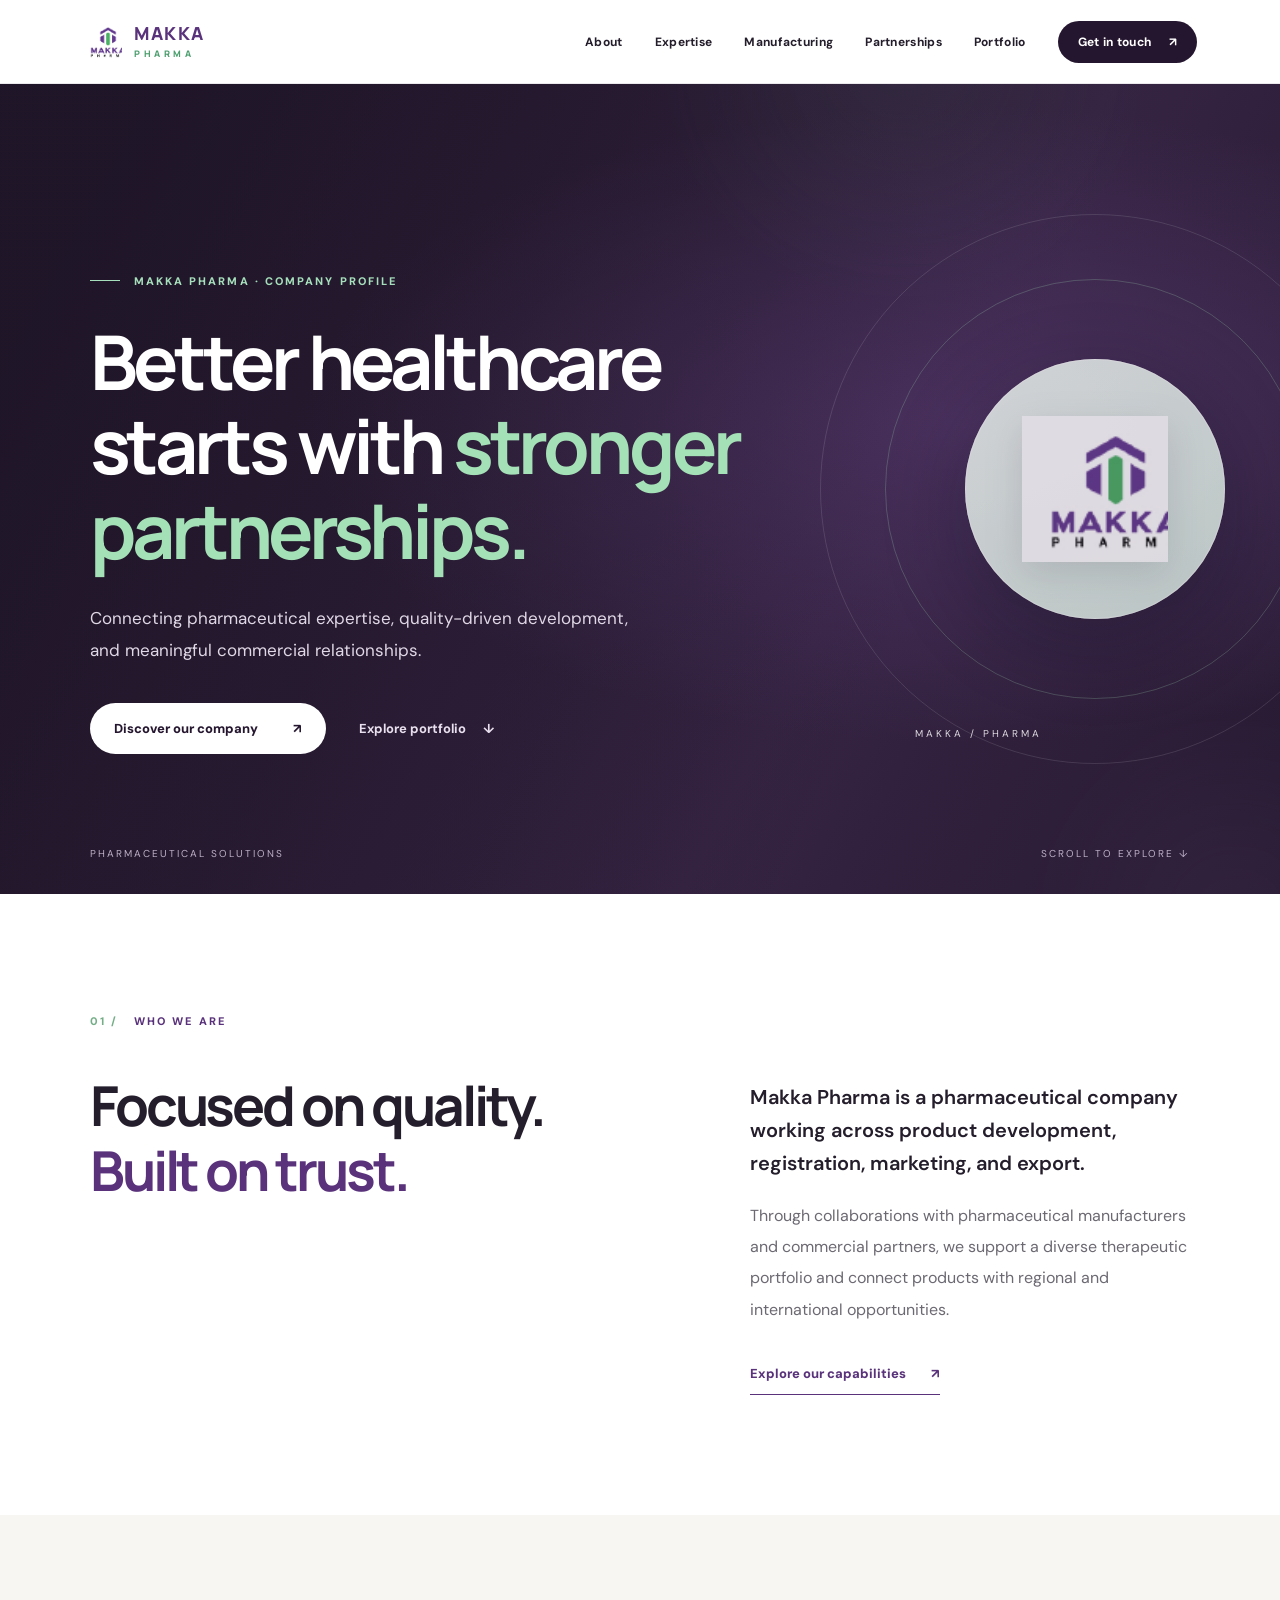
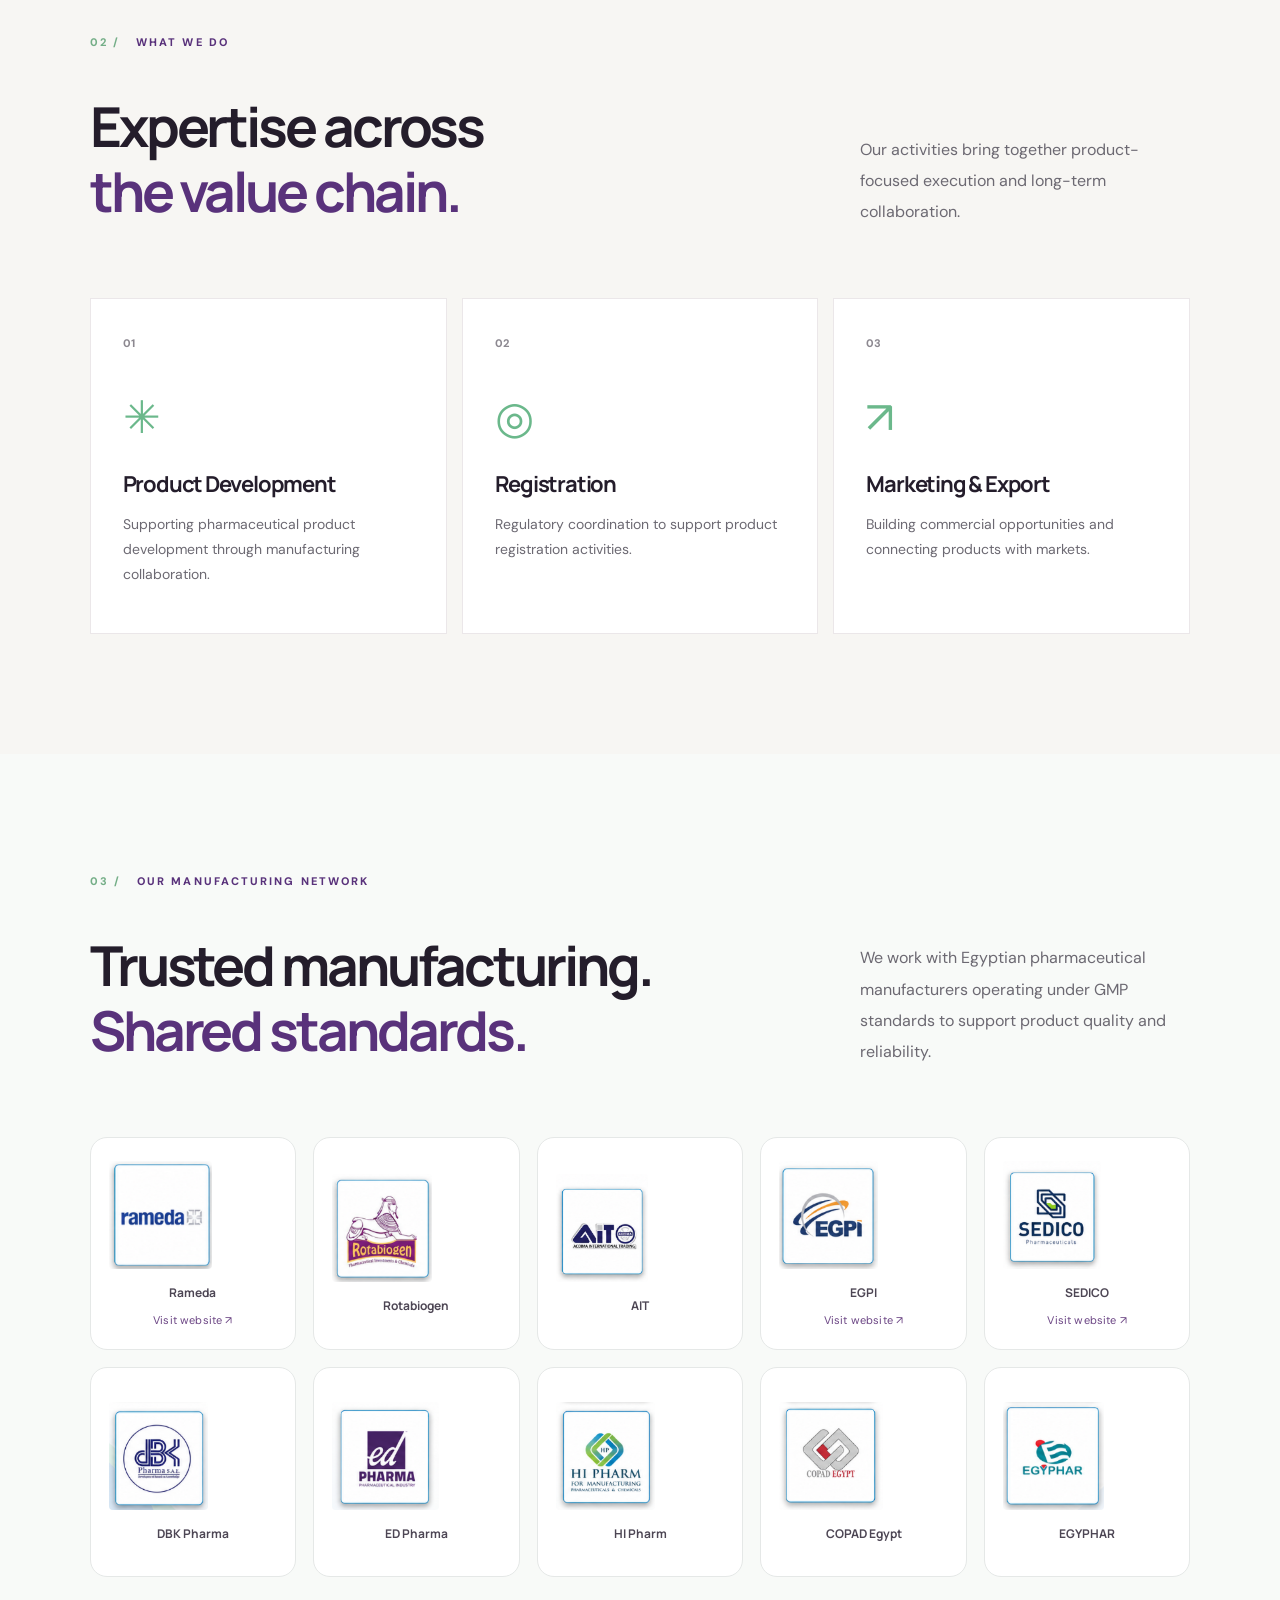
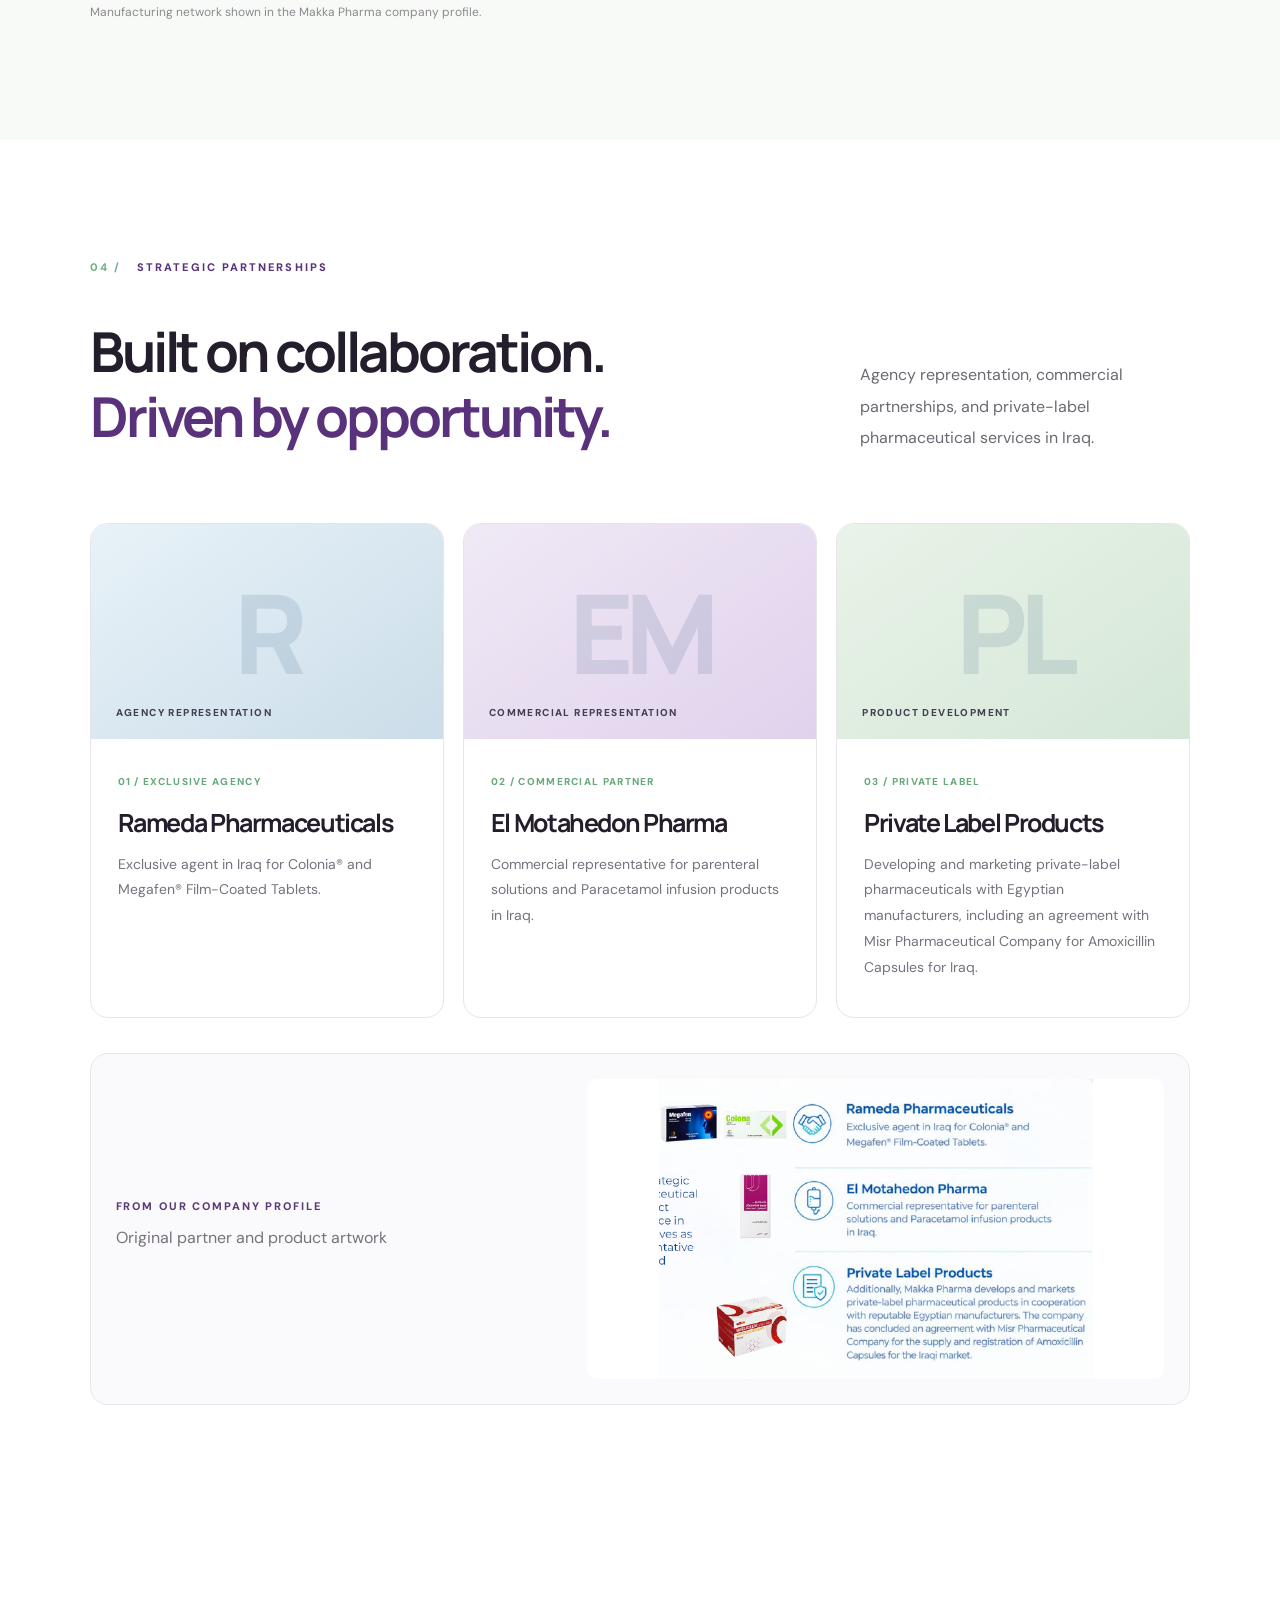
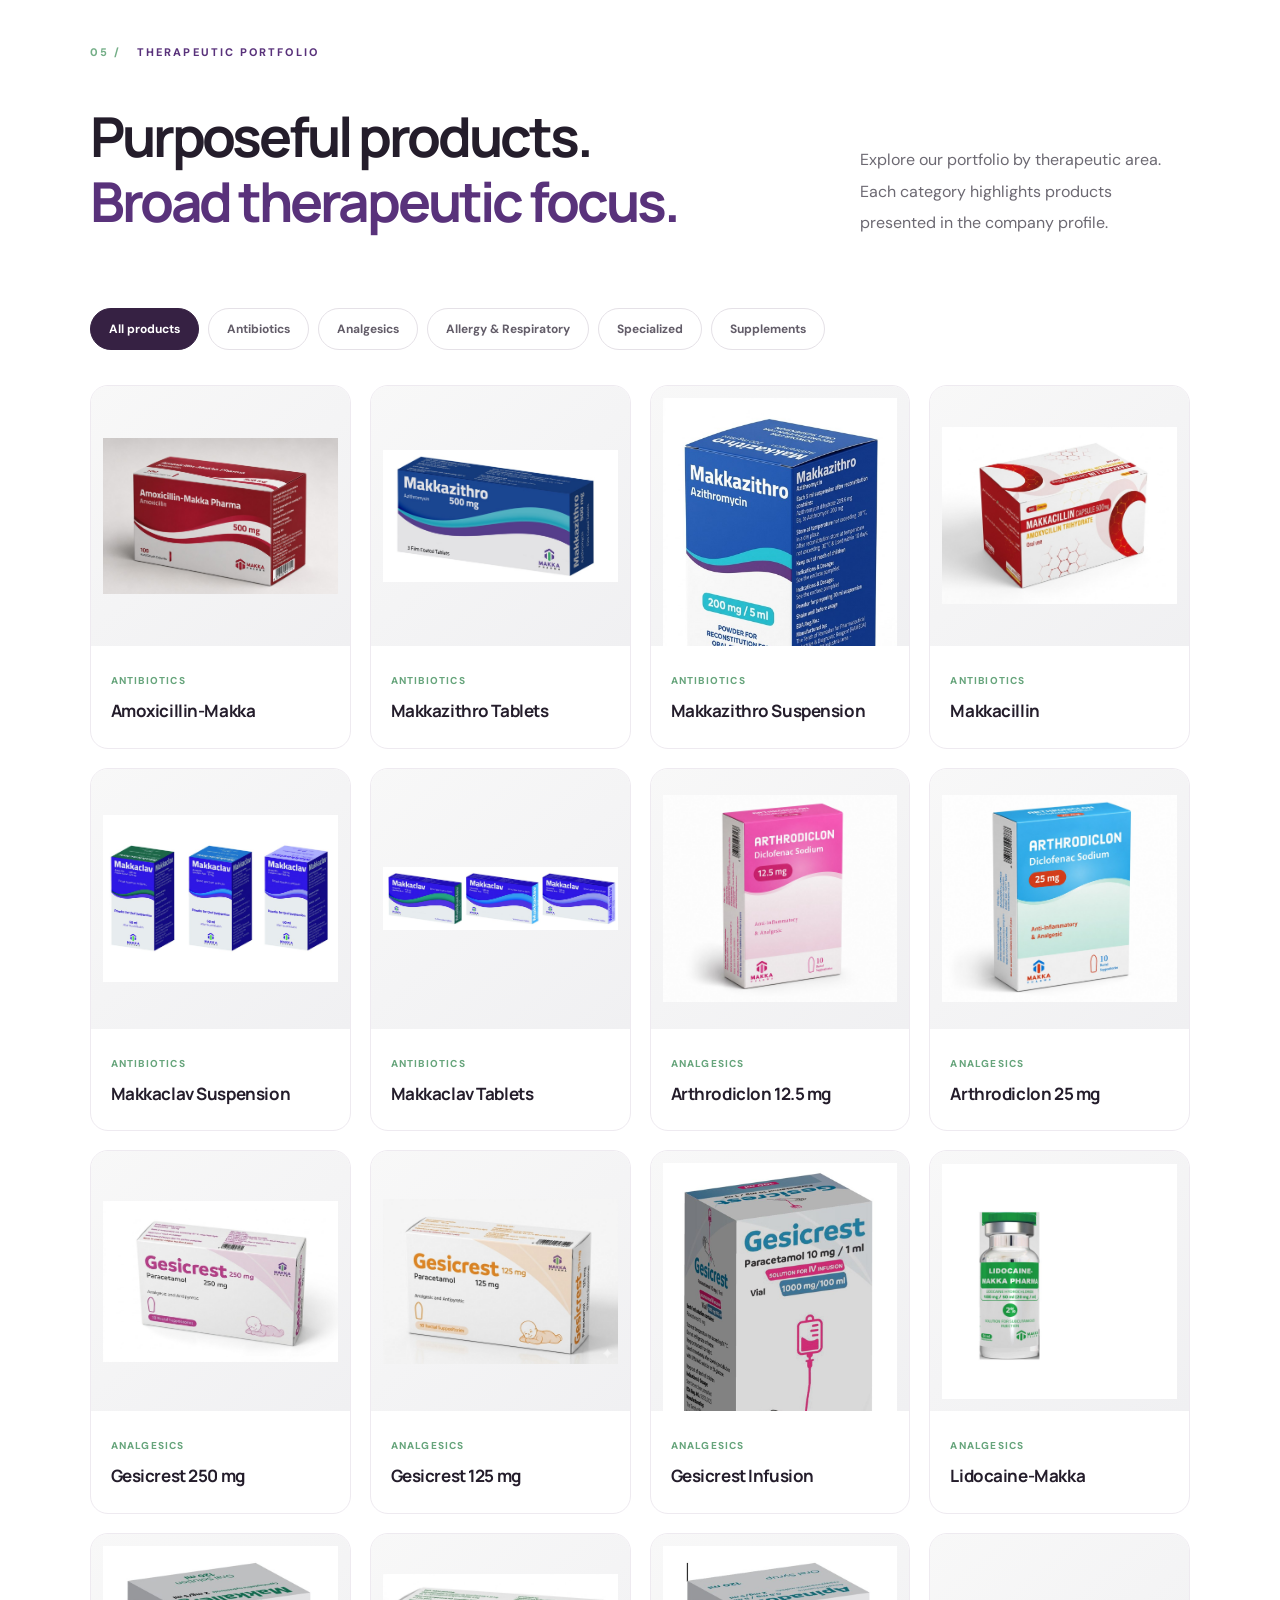
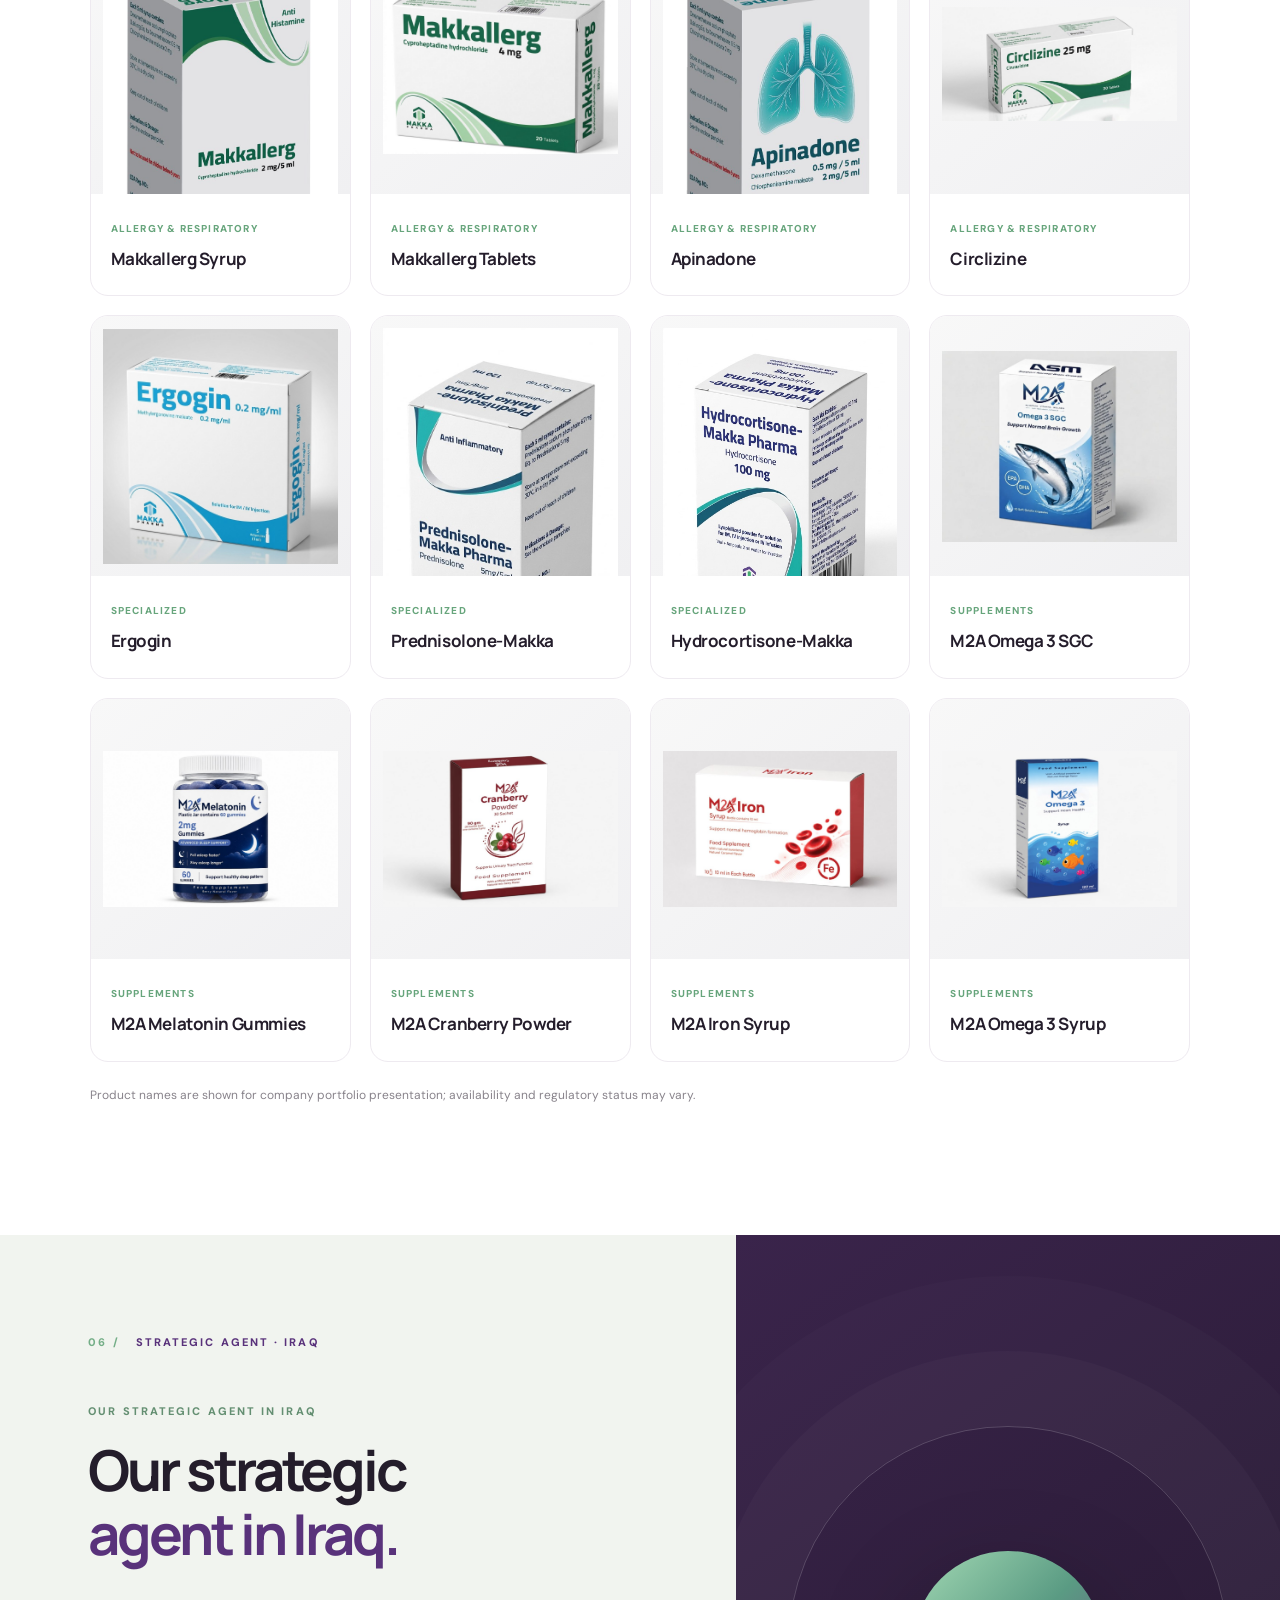
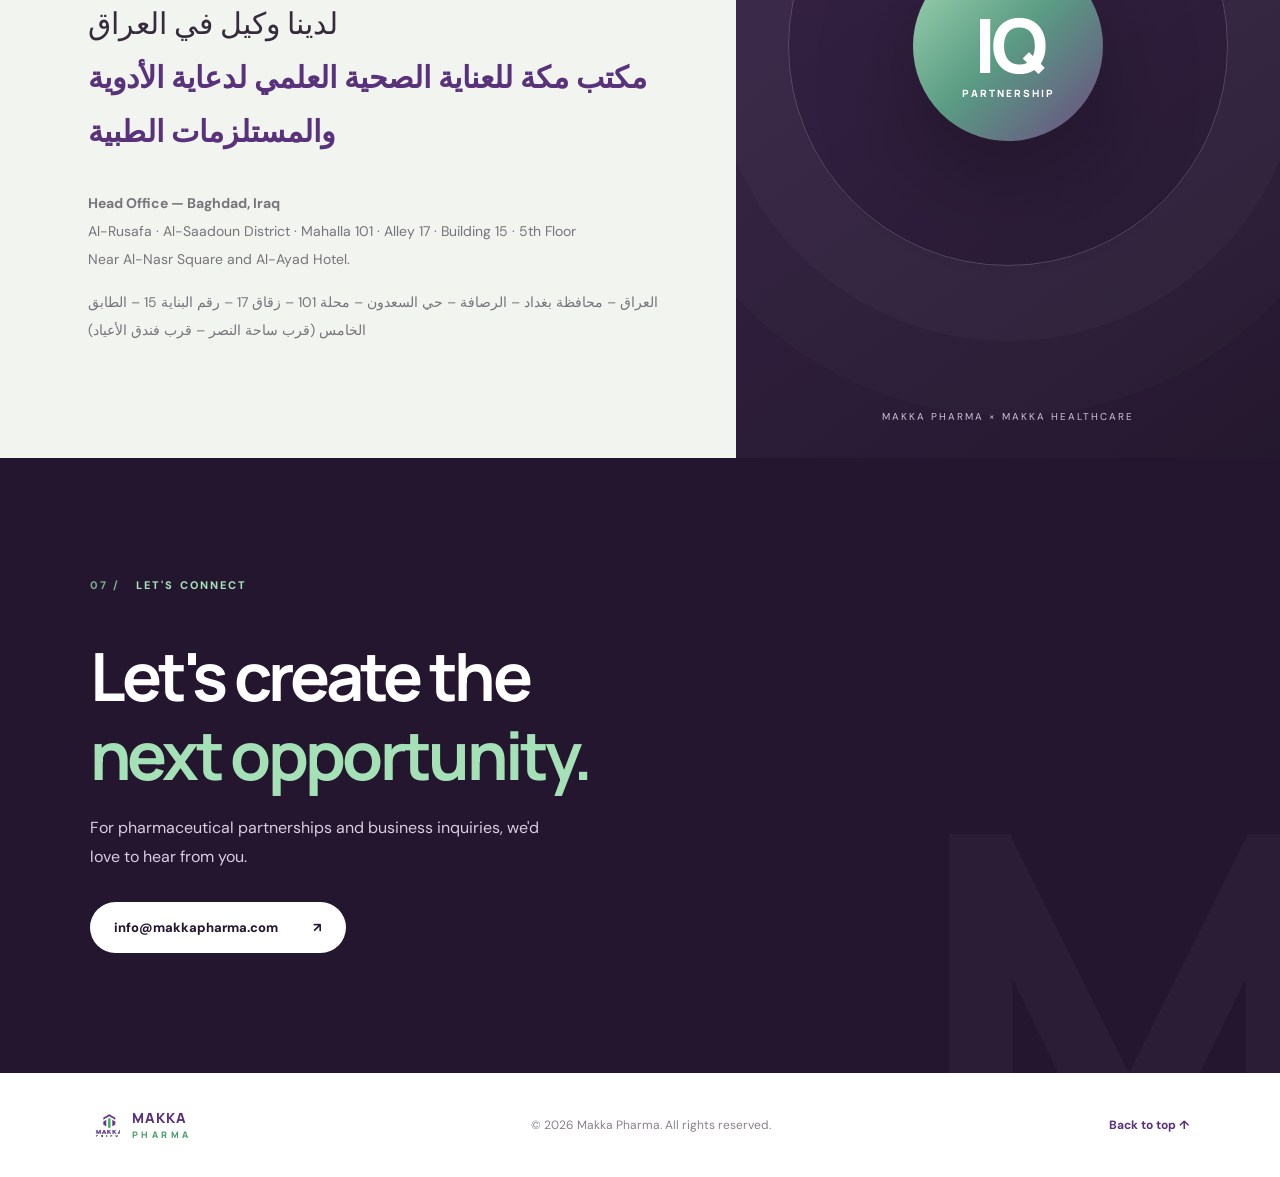
==== commit d4bbcba0: "Make Makka hero logo interactive and accessible" ====
--- a/index.html
+++ b/index.html
@@ -1,7 +1,7 @@
 <!doctype html>
 <html lang="en"><head><meta charset="utf-8"><meta name="viewport" content="width=device-width,initial-scale=1"><meta name="theme-color" content="#23182d"><meta name="description" content="Makka Pharma — pharmaceutical development, registration, marketing and strategic partnerships."><title>Makka Pharma — Healthcare Through Partnership</title><link rel="preconnect" href="https://fonts.googleapis.com"><link rel="preconnect" href="https://fonts.gstatic.com" crossorigin><link href="https://fonts.googleapis.com/css2?family=DM+Sans:wght@400;500;600;700&family=Manrope:wght@400;500;600;700;800&display=swap" rel="stylesheet"><link rel="stylesheet" href="styles.css"></head>
 <body><header class="site-header"><a href="#home" class="brand" aria-label="Makka Pharma home"><img src="makka-logo-source.png" alt="Makka Pharma logo"><span>MAKKA<small>PHARMA</small></span></a><button class="menu-toggle" aria-label="Open menu" aria-expanded="false"><span></span><span></span></button><nav id="navigation" aria-label="Main navigation"><a href="#about">About</a><a href="#expertise">Expertise</a><a href="#manufacturing">Manufacturing</a><a href="#partnerships">Partnerships</a><a href="#portfolio">Portfolio</a><a class="nav-contact" href="#contact">Get in touch <span>↗</span></a></nav></header>
-<main><section class="hero" id="home"><div class="hero-grain"></div><div class="hero-ambient hero-ambient-one" aria-hidden="true"></div><div class="hero-ambient hero-ambient-two" aria-hidden="true"></div><div class="hero-content"><p class="kicker light-kicker"><span class="kicker-line"></span> MAKKA PHARMA · COMPANY PROFILE</p><h1>Better healthcare<br>starts with <em>stronger<br>partnerships.</em></h1><p class="hero-description">Connecting pharmaceutical expertise, quality-driven development, and meaningful commercial relationships.</p><div class="hero-actions"><a class="button button-white" href="#about">Discover our company <span>↗</span></a><a class="hero-secondary" href="#portfolio">Explore portfolio <span>↓</span></a></div></div><div class="hero-visual" aria-hidden="true"><div class="visual-ring ring-one"></div><div class="visual-ring ring-two"></div><div class="visual-core"><img src="makka-logo-source.png" alt="" aria-hidden="true"></div><span class="visual-tag">MAKKA / PHARMA</span></div><div class="hero-bottom"><span>PHARMACEUTICAL SOLUTIONS</span><span>SCROLL TO EXPLORE ↓</span></div></section>
+<main><section class="hero" id="home"><div class="hero-grain"></div><div class="hero-ambient hero-ambient-one" aria-hidden="true"></div><div class="hero-ambient hero-ambient-two" aria-hidden="true"></div><div class="hero-content"><p class="kicker light-kicker"><span class="kicker-line"></span> MAKKA PHARMA · COMPANY PROFILE</p><h1>Better healthcare<br>starts with <em>stronger<br>partnerships.</em></h1><p class="hero-description">Connecting pharmaceutical expertise, quality-driven development, and meaningful commercial relationships.</p><div class="hero-actions"><a class="button button-white" href="#about">Discover our company <span>↗</span></a><a class="hero-secondary" href="#portfolio">Explore portfolio <span>↓</span></a></div></div><div class="hero-visual" aria-label="Makka Pharma brand mark"><div class="visual-ring ring-one"></div><div class="visual-ring ring-two"></div><div class="visual-core"><img src="makka-logo-source.png" alt="Makka Pharma logo"></div><span class="visual-tag">MAKKA / PHARMA</span></div><div class="hero-bottom"><span>PHARMACEUTICAL SOLUTIONS</span><span>SCROLL TO EXPLORE ↓</span></div></section>
 <section class="section intro reveal" id="about"><div class="section-label"><span class="index">01 /</span><span>WHO WE ARE</span></div><div class="intro-grid"><h2>Focused on quality.<br><em>Built on trust.</em></h2><div class="intro-copy"><p class="lead">Makka Pharma is a pharmaceutical company working across product development, registration, marketing, and export.</p><p>Through collaborations with pharmaceutical manufacturers and commercial partners, we support a diverse therapeutic portfolio and connect products with regional and international opportunities.</p><a class="inline-link" href="#expertise">Explore our capabilities <span>↗</span></a></div></div></section>
 <section class="section expertise-section" id="expertise"><div class="section-label reveal"><span class="index">02 /</span><span>WHAT WE DO</span></div><div class="section-heading reveal"><h2>Expertise across<br><em>the value chain.</em></h2><p>Our activities bring together product-focused execution and long-term collaboration.</p></div><div class="capability-grid"><article class="capability reveal"><span class="cap-num">01</span><div class="cap-symbol">✳</div><h3>Product Development</h3><p>Supporting pharmaceutical product development through manufacturing collaboration.</p></article><article class="capability reveal"><span class="cap-num">02</span><div class="cap-symbol">◎</div><h3>Registration</h3><p>Regulatory coordination to support product registration activities.</p></article><article class="capability reveal"><span class="cap-num">03</span><div class="cap-symbol">↗</div><h3>Marketing & Export</h3><p>Building commercial opportunities and connecting products with markets.</p></article></div></section>
 <section class="section manufacturing-section" id="manufacturing"><div class="section-label reveal"><span class="index">03 /</span><span>OUR MANUFACTURING NETWORK</span></div><div class="section-heading reveal"><h2>Trusted manufacturing.<br><em>Shared standards.</em></h2><p>We work with Egyptian pharmaceutical manufacturers operating under GMP standards to support product quality and reliability.</p></div><div class="manufacturer-grid"><a class="manufacturer-card reveal manufacturer-linked" href="https://ramedapharma.com/" target="_blank" rel="noopener noreferrer" aria-label="Visit Rameda official website"><div class="manufacturer-logo logo-0" role="img" aria-label="Rameda logo"><img src="rameda.png" alt="Rameda logo" loading="lazy" onerror="this.style.display='none'"></div><strong>Rameda</strong><span class="manufacturer-visit">Visit website ↗</span></a><div class="manufacturer-card reveal"><div class="manufacturer-logo logo-1" role="img" aria-label="Rotabiogen logo"><img src="rotabiogen.png" alt="Rotabiogen logo" loading="lazy" onerror="this.style.display='none'"></div><strong>Rotabiogen</strong></div><div class="manufacturer-card reveal"><div class="manufacturer-logo logo-2" role="img" aria-label="AIT logo"><img src="ait.png" alt="AIT logo" loading="lazy" onerror="this.style.display='none'"></div><strong>AIT</strong></div><a class="manufacturer-card reveal manufacturer-linked" href="https://www.egpi.cloud/" target="_blank" rel="noopener noreferrer" aria-label="Visit EGPI official website"><div class="manufacturer-logo logo-3" role="img" aria-label="EGPI logo"><img src="egpi.png" alt="EGPI logo" loading="lazy" onerror="this.style.display='none'"></div><strong>EGPI</strong><span class="manufacturer-visit">Visit website ↗</span></a><a class="manufacturer-card reveal manufacturer-linked" href="https://www.sedicopharma.com/" target="_blank" rel="noopener noreferrer" aria-label="Visit SEDICO official website"><div class="manufacturer-logo logo-4" role="img" aria-label="SEDICO logo"><img src="sedico.png" alt="SEDICO logo" loading="lazy" onerror="this.style.display='none'"></div><strong>SEDICO</strong><span class="manufacturer-visit">Visit website ↗</span></a><div class="manufacturer-card reveal"><div class="manufacturer-logo logo-5" role="img" aria-label="DBK Pharma logo"><img src="dbk-pharma.png" alt="DBK Pharma logo" loading="lazy" onerror="this.style.display='none'"></div><strong>DBK Pharma</strong></div><div class="manufacturer-card reveal"><div class="manufacturer-logo logo-6" role="img" aria-label="ED Pharma logo"><img src="ed-pharma.png" alt="ED Pharma logo" loading="lazy" onerror="this.style.display='none'"></div><strong>ED Pharma</strong></div><div class="manufacturer-card reveal"><div class="manufacturer-logo logo-7" role="img" aria-label="HI Pharm logo"><img src="hi-pharm.png" alt="HI Pharm logo" loading="lazy" onerror="this.style.display='none'"></div><strong>HI Pharm</strong></div><div class="manufacturer-card reveal"><div class="manufacturer-logo logo-8" role="img" aria-label="COPAD Egypt logo"><img src="copad-egypt.png" alt="COPAD Egypt logo" loading="lazy" onerror="this.style.display='none'"></div><strong>COPAD Egypt</strong></div><div class="manufacturer-card reveal"><div class="manufacturer-logo logo-9" role="img" aria-label="EGYPHAR logo"><img src="egyphar.png" alt="EGYPHAR logo" loading="lazy" onerror="this.style.display='none'"></div><strong>EGYPHAR</strong></div></div><p class="manufacturing-footnote">Manufacturing network shown in the Makka Pharma company profile.</p></section><section class="section partnership-premium" id="partnerships"><div class="section-label reveal"><span class="index">04 /</span><span>STRATEGIC PARTNERSHIPS</span></div><div class="section-heading reveal"><h2>Built on collaboration.<br><em>Driven by opportunity.</em></h2><p>Agency representation, commercial partnerships, and private-label pharmaceutical services in Iraq.</p></div><div class="partnership-cards"><article class="partnership-card reveal"><div class="partnership-card-visual visual-rameda"><span class="partner-initial">R</span><span class="partner-visual-tag">AGENCY REPRESENTATION</span></div><div class="partnership-card-body"><span class="partner-counter">01 / EXCLUSIVE AGENCY</span><h3>Rameda Pharmaceuticals</h3><p>Exclusive agent in Iraq for Colonia® and Megafen® Film-Coated Tablets.</p></div></article><article class="partnership-card reveal"><div class="partnership-card-visual visual-motahedon"><span class="partner-initial">EM</span><span class="partner-visual-tag">COMMERCIAL REPRESENTATION</span></div><div class="partnership-card-body"><span class="partner-counter">02 / COMMERCIAL PARTNER</span><h3>El Motahedon Pharma</h3><p>Commercial representative for parenteral solutions and Paracetamol infusion products in Iraq.</p></div></article><article class="partnership-card reveal"><div class="partnership-card-visual visual-private"><span class="partner-initial">PL</span><span class="partner-visual-tag">PRODUCT DEVELOPMENT</span></div><div class="partnership-card-body"><span class="partner-counter">03 / PRIVATE LABEL</span><h3>Private Label Products</h3><p>Developing and marketing private-label pharmaceuticals with Egyptian manufacturers, including an agreement with Misr Pharmaceutical Company for Amoxicillin Capsules for Iraq.</p></div></article></div><div class="partnership-source reveal"><div><span>FROM OUR COMPANY PROFILE</span><p>Original partner and product artwork</p></div><img src="partnerships.png" alt="Makka Pharma partnership products and company logos" loading="lazy"></div></section><section class="section portfolio-section" id="portfolio"><div class="section-label reveal"><span class="index">05 /</span><span>THERAPEUTIC PORTFOLIO</span></div><div class="section-heading reveal"><h2>Purposeful products.<br><em>Broad therapeutic focus.</em></h2><p>Explore our portfolio by therapeutic area. Each category highlights products presented in the company profile.</p></div><div class="product-filters" role="group" aria-label="Filter products"><button class="product-filter active" type="button" data-filter="All products" aria-pressed="true">All products</button><button class="product-filter" type="button" data-filter="Antibiotics" aria-pressed="false">Antibiotics</button><button class="product-filter" type="button" data-filter="Analgesics" aria-pressed="false">Analgesics</button><button class="product-filter" type="button" data-filter="Allergy & Respiratory" aria-pressed="false">Allergy & Respiratory</button><button class="product-filter" type="button" data-filter="Specialized" aria-pressed="false">Specialized</button><button class="product-filter" type="button" data-filter="Supplements" aria-pressed="false">Supplements</button></div><div class="product-showcase-grid"><article class="product-showcase-card reveal" data-category="Antibiotics"><div class="product-photo"><img src="amoxicillin-makka.jpg" alt="Amoxicillin-Makka product packaging" loading="lazy" onerror="this.closest('.product-showcase-card').classList.add('image-pending')"></div><div class="product-caption"><span>Antibiotics</span><h3>Amoxicillin-Makka</h3></div></article><article class="product-showcase-card reveal" data-category="Antibiotics"><div class="product-photo"><img src="makkazithro-tablets.jpg" alt="Makkazithro Tablets product packaging" loading="lazy" onerror="this.closest('.product-showcase-card').classList.add('image-pending')"></div><div class="product-caption"><span>Antibiotics</span><h3>Makkazithro Tablets</h3></div></article><article class="product-showcase-card reveal" data-category="Antibiotics"><div class="product-photo"><img src="makkazithro-suspension.jpg" alt="Makkazithro Suspension product packaging" loading="lazy" onerror="this.closest('.product-showcase-card').classList.add('image-pending')"></div><div class="product-caption"><span>Antibiotics</span><h3>Makkazithro Suspension</h3></div></article><article class="product-showcase-card reveal" data-category="Antibiotics"><div class="product-photo"><img src="makkacillin.jpg" alt="Makkacillin product packaging" loading="lazy" onerror="this.closest('.product-showcase-card').classList.add('image-pending')"></div><div class="product-caption"><span>Antibiotics</span><h3>Makkacillin</h3></div></article><article class="product-showcase-card reveal" data-category="Antibiotics"><div class="product-photo"><img src="makkaclav-suspension.jpg" alt="Makkaclav Suspension product packaging" loading="lazy" onerror="this.closest('.product-showcase-card').classList.add('image-pending')"></div><div class="product-caption"><span>Antibiotics</span><h3>Makkaclav Suspension</h3></div></article><article class="product-showcase-card reveal" data-category="Antibiotics"><div class="product-photo"><img src="makkaclav-tablets.jpg" alt="Makkaclav Tablets product packaging" loading="lazy" onerror="this.closest('.product-showcase-card').classList.add('image-pending')"></div><div class="product-caption"><span>Antibiotics</span><h3>Makkaclav Tablets</h3></div></article><article class="product-showcase-card reveal" data-category="Analgesics"><div class="product-photo"><img src="arthrodiclon-12-5.jpg" alt="Arthrodiclon 12.5 mg product packaging" loading="lazy" onerror="this.closest('.product-showcase-card').classList.add('image-pending')"></div><div class="product-caption"><span>Analgesics</span><h3>Arthrodiclon 12.5 mg</h3></div></article><article class="product-showcase-card reveal" data-category="Analgesics"><div class="product-photo"><img src="arthrodiclon-25.jpg" alt="Arthrodiclon 25 mg product packaging" loading="lazy" onerror="this.closest('.product-showcase-card').classList.add('image-pending')"></div><div class="product-caption"><span>Analgesics</span><h3>Arthrodiclon 25 mg</h3></div></article><article class="product-showcase-card reveal" data-category="Analgesics"><div class="product-photo"><img src="gesicrest-250.jpg" alt="Gesicrest 250 mg product packaging" loading="lazy" onerror="this.closest('.product-showcase-card').classList.add('image-pending')"></div><div class="product-caption"><span>Analgesics</span><h3>Gesicrest 250 mg</h3></div></article><article class="product-showcase-card reveal" data-category="Analgesics"><div class="product-photo"><img src="gesicrest-125.jpg" alt="Gesicrest 125 mg product packaging" loading="lazy" onerror="this.closest('.product-showcase-card').classList.add('image-pending')"></div><div class="product-caption"><span>Analgesics</span><h3>Gesicrest 125 mg</h3></div></article><article class="product-showcase-card reveal" data-category="Analgesics"><div class="product-photo"><img src="gesicrest-infusion.jpg" alt="Gesicrest Infusion product packaging" loading="lazy" onerror="this.closest('.product-showcase-card').classList.add('image-pending')"></div><div class="product-caption"><span>Analgesics</span><h3>Gesicrest Infusion</h3></div></article><article class="product-showcase-card reveal" data-category="Analgesics"><div class="product-photo"><img src="lidocaine.jpg" alt="Lidocaine-Makka product packaging" loading="lazy" onerror="this.closest('.product-showcase-card').classList.add('image-pending')"></div><div class="product-caption"><span>Analgesics</span><h3>Lidocaine-Makka</h3></div></article><article class="product-showcase-card reveal" data-category="Allergy & Respiratory"><div class="product-photo"><img src="makkallerg-syrup.jpg" alt="Makkallerg Syrup product packaging" loading="lazy" onerror="this.closest('.product-showcase-card').classList.add('image-pending')"></div><div class="product-caption"><span>Allergy & Respiratory</span><h3>Makkallerg Syrup</h3></div></article><article class="product-showcase-card reveal" data-category="Allergy & Respiratory"><div class="product-photo"><img src="makkallerg-tablets.jpg" alt="Makkallerg Tablets product packaging" loading="lazy" onerror="this.closest('.product-showcase-card').classList.add('image-pending')"></div><div class="product-caption"><span>Allergy & Respiratory</span><h3>Makkallerg Tablets</h3></div></article><article class="product-showcase-card reveal" data-category="Allergy & Respiratory"><div class="product-photo"><img src="apinadone.jpg" alt="Apinadone product packaging" loading="lazy" onerror="this.closest('.product-showcase-card').classList.add('image-pending')"></div><div class="product-caption"><span>Allergy & Respiratory</span><h3>Apinadone</h3></div></article><article class="product-showcase-card reveal" data-category="Allergy & Respiratory"><div class="product-photo"><img src="circlizine.jpg" alt="Circlizine product packaging" loading="lazy" onerror="this.closest('.product-showcase-card').classList.add('image-pending')"></div><div class="product-caption"><span>Allergy & Respiratory</span><h3>Circlizine</h3></div></article><article class="product-showcase-card reveal" data-category="Specialized"><div class="product-photo"><img src="ergogin.jpg" alt="Ergogin product packaging" loading="lazy" onerror="this.closest('.product-showcase-card').classList.add('image-pending')"></div><div class="product-caption"><span>Specialized</span><h3>Ergogin</h3></div></article><article class="product-showcase-card reveal" data-category="Specialized"><div class="product-photo"><img src="prednisolone.jpg" alt="Prednisolone-Makka product packaging" loading="lazy" onerror="this.closest('.product-showcase-card').classList.add('image-pending')"></div><div class="product-caption"><span>Specialized</span><h3>Prednisolone-Makka</h3></div></article><article class="product-showcase-card reveal" data-category="Specialized"><div class="product-photo"><img src="hydrocortisone.jpg" alt="Hydrocortisone-Makka product packaging" loading="lazy" onerror="this.closest('.product-showcase-card').classList.add('image-pending')"></div><div class="product-caption"><span>Specialized</span><h3>Hydrocortisone-Makka</h3></div></article><article class="product-showcase-card reveal" data-category="Supplements"><div class="product-photo"><img src="omega-3-sgc.jpg" alt="M2A Omega 3 SGC product packaging" loading="lazy" onerror="this.closest('.product-showcase-card').classList.add('image-pending')"></div><div class="product-caption"><span>Supplements</span><h3>M2A Omega 3 SGC</h3></div></article><article class="product-showcase-card reveal" data-category="Supplements"><div class="product-photo"><img src="melatonin-gummies.jpg" alt="M2A Melatonin Gummies product packaging" loading="lazy" onerror="this.closest('.product-showcase-card').classList.add('image-pending')"></div><div class="product-caption"><span>Supplements</span><h3>M2A Melatonin Gummies</h3></div></article><article class="product-showcase-card reveal" data-category="Supplements"><div class="product-photo"><img src="cranberry-powder.jpg" alt="M2A Cranberry Powder product packaging" loading="lazy" onerror="this.closest('.product-showcase-card').classList.add('image-pending')"></div><div class="product-caption"><span>Supplements</span><h3>M2A Cranberry Powder</h3></div></article><article class="product-showcase-card reveal" data-category="Supplements"><div class="product-photo"><img src="iron-syrup.jpg" alt="M2A Iron Syrup product packaging" loading="lazy" onerror="this.closest('.product-showcase-card').classList.add('image-pending')"></div><div class="product-caption"><span>Supplements</span><h3>M2A Iron Syrup</h3></div></article><article class="product-showcase-card reveal" data-category="Supplements"><div class="product-photo"><img src="omega-3-syrup.jpg" alt="M2A Omega 3 Syrup product packaging" loading="lazy" onerror="this.closest('.product-showcase-card').classList.add('image-pending')"></div><div class="product-caption"><span>Supplements</span><h3>M2A Omega 3 Syrup</h3></div></article></div><p class="portfolio-note reveal">Product names are shown for company portfolio presentation; availability and regulatory status may vary.</p></section>
--- a/styles.css
+++ b/styles.css
@@ -90,3 +90,29 @@
 .product-showcase-card.image-pending .product-photo:after{content:"Product image coming soon";font-size:12px;font-weight:700;color:#897d91;letter-spacing:.02em;text-align:center;position:absolute;inset:0;display:grid;place-items:center;padding:20px}
 .product-showcase-card.image-pending .product-photo img{visibility:hidden}
 .product-showcase-card.filtered-out,.product-showcase-card.filtered-out.image-pending{display:none!important}
+
+/* Premium hero — understated motion and brand-led visual */
+.hero{isolation:isolate;background:radial-gradient(ellipse at 75% 42%,#4b3260 0%,transparent 48%),linear-gradient(118deg,#1f1729 8%,#352342 65%,#271a32);min-height:min(810px,calc(100svh - 84px))}
+.hero:before{content:"";position:absolute;inset:0;z-index:0;background:linear-gradient(115deg,#201528aa 12%,transparent 70%);pointer-events:none}
+.hero-ambient{position:absolute;border-radius:50%;pointer-events:none;filter:blur(4px);opacity:.35;z-index:0}
+.hero-ambient-one{width:550px;height:550px;right:8%;top:-300px;background:radial-gradient(circle,#78a99436,transparent 68%);animation:heroFloat 16s ease-in-out infinite alternate}
+.hero-ambient-two{width:450px;height:450px;right:-180px;bottom:-250px;background:radial-gradient(circle,#8a6ba442,transparent 70%);animation:heroFloat 19s ease-in-out infinite alternate-reverse}
+.hero-content{animation:heroEnter 1.15s cubic-bezier(.16,1,.3,1) both}
+.hero-content .kicker{animation:heroEnter 1s .12s cubic-bezier(.16,1,.3,1) both}
+.hero-content h1{animation:heroEnter 1.15s .22s cubic-bezier(.16,1,.3,1) both}
+.hero-description{animation:heroEnter 1.1s .38s cubic-bezier(.16,1,.3,1) both}
+.hero-actions{animation:heroEnter 1.1s .52s cubic-bezier(.16,1,.3,1) both}
+.hero-visual{animation:heroVisualEnter 1.6s .2s cubic-bezier(.16,1,.3,1) both}
+.visual-ring{animation:heroRing 18s linear infinite}
+.ring-two{animation-duration:24s;animation-direction:reverse}
+.visual-core{inset:145px;background:linear-gradient(145deg,#eef5f0,#d7e9e0);box-shadow:0 25px 90px #0e101a5c, inset 0 0 0 1px #ffffff7a;animation:heroCoreFloat 8s ease-in-out infinite}
+.visual-core img{width:56%;height:56%;object-fit:contain;filter:drop-shadow(0 12px 18px #251d3322)}
+.hero-secondary,.button{will-change:transform}
+.hero-bottom{z-index:2}
+@keyframes heroEnter{from{opacity:0;transform:translateY(28px)}to{opacity:1;transform:translateY(0)}}
+@keyframes heroVisualEnter{from{opacity:0;transform:translate(35px,15px) scale(.94)}to{opacity:.83;transform:translate(0,0) scale(1)}}
+@keyframes heroFloat{from{transform:translate3d(0,0,0)}to{transform:translate3d(-32px,25px,0)}}
+@keyframes heroCoreFloat{0%,100%{transform:translateY(0)}50%{transform:translateY(-13px)}}
+@keyframes heroRing{from{transform:rotate(0)}to{transform:rotate(360deg)}}
+@media(max-width:760px){.hero{min-height:700px}.hero-visual{opacity:.22;right:-300px}.visual-core{inset:145px}}
+@media(prefers-reduced-motion:reduce){.hero-content,.hero-content .kicker,.hero-content h1,.hero-description,.hero-actions,.hero-visual,.visual-ring,.visual-core,.hero-ambient{animation:none!important}.hero-visual{opacity:.83}}
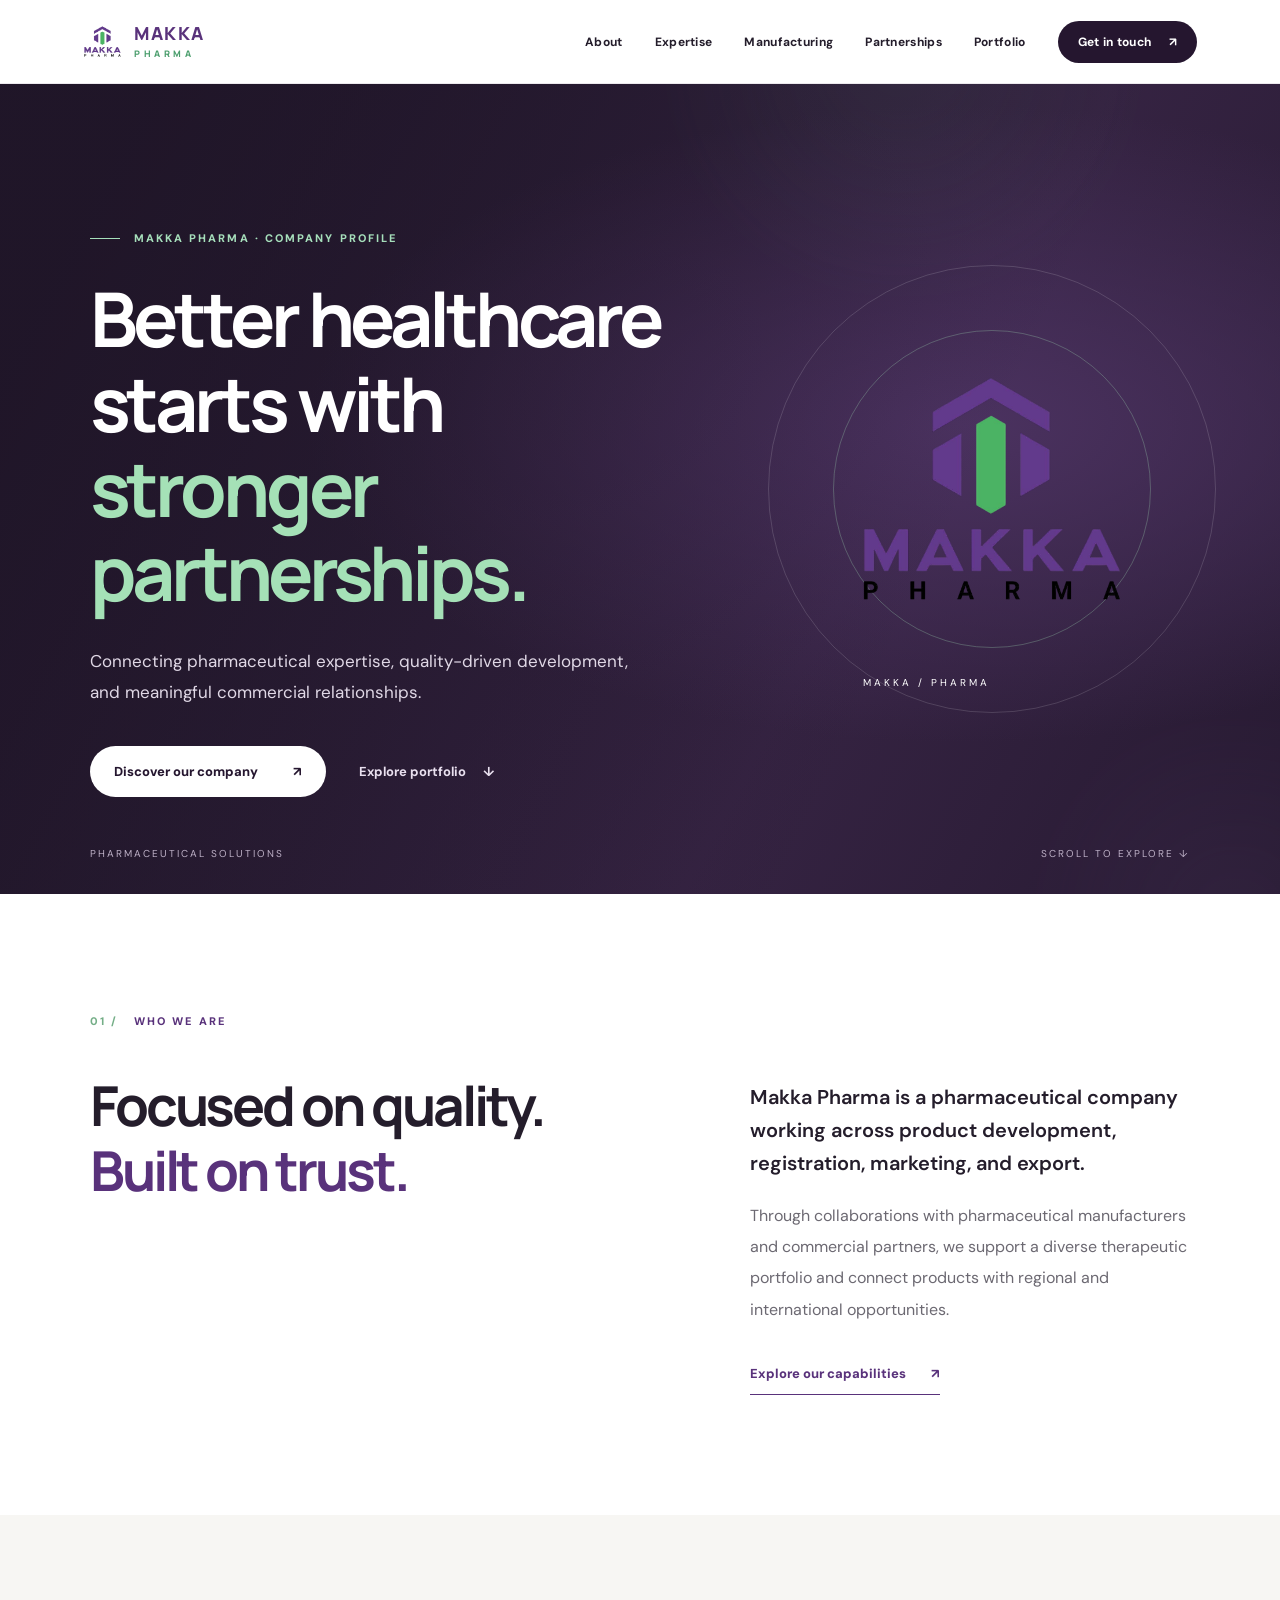
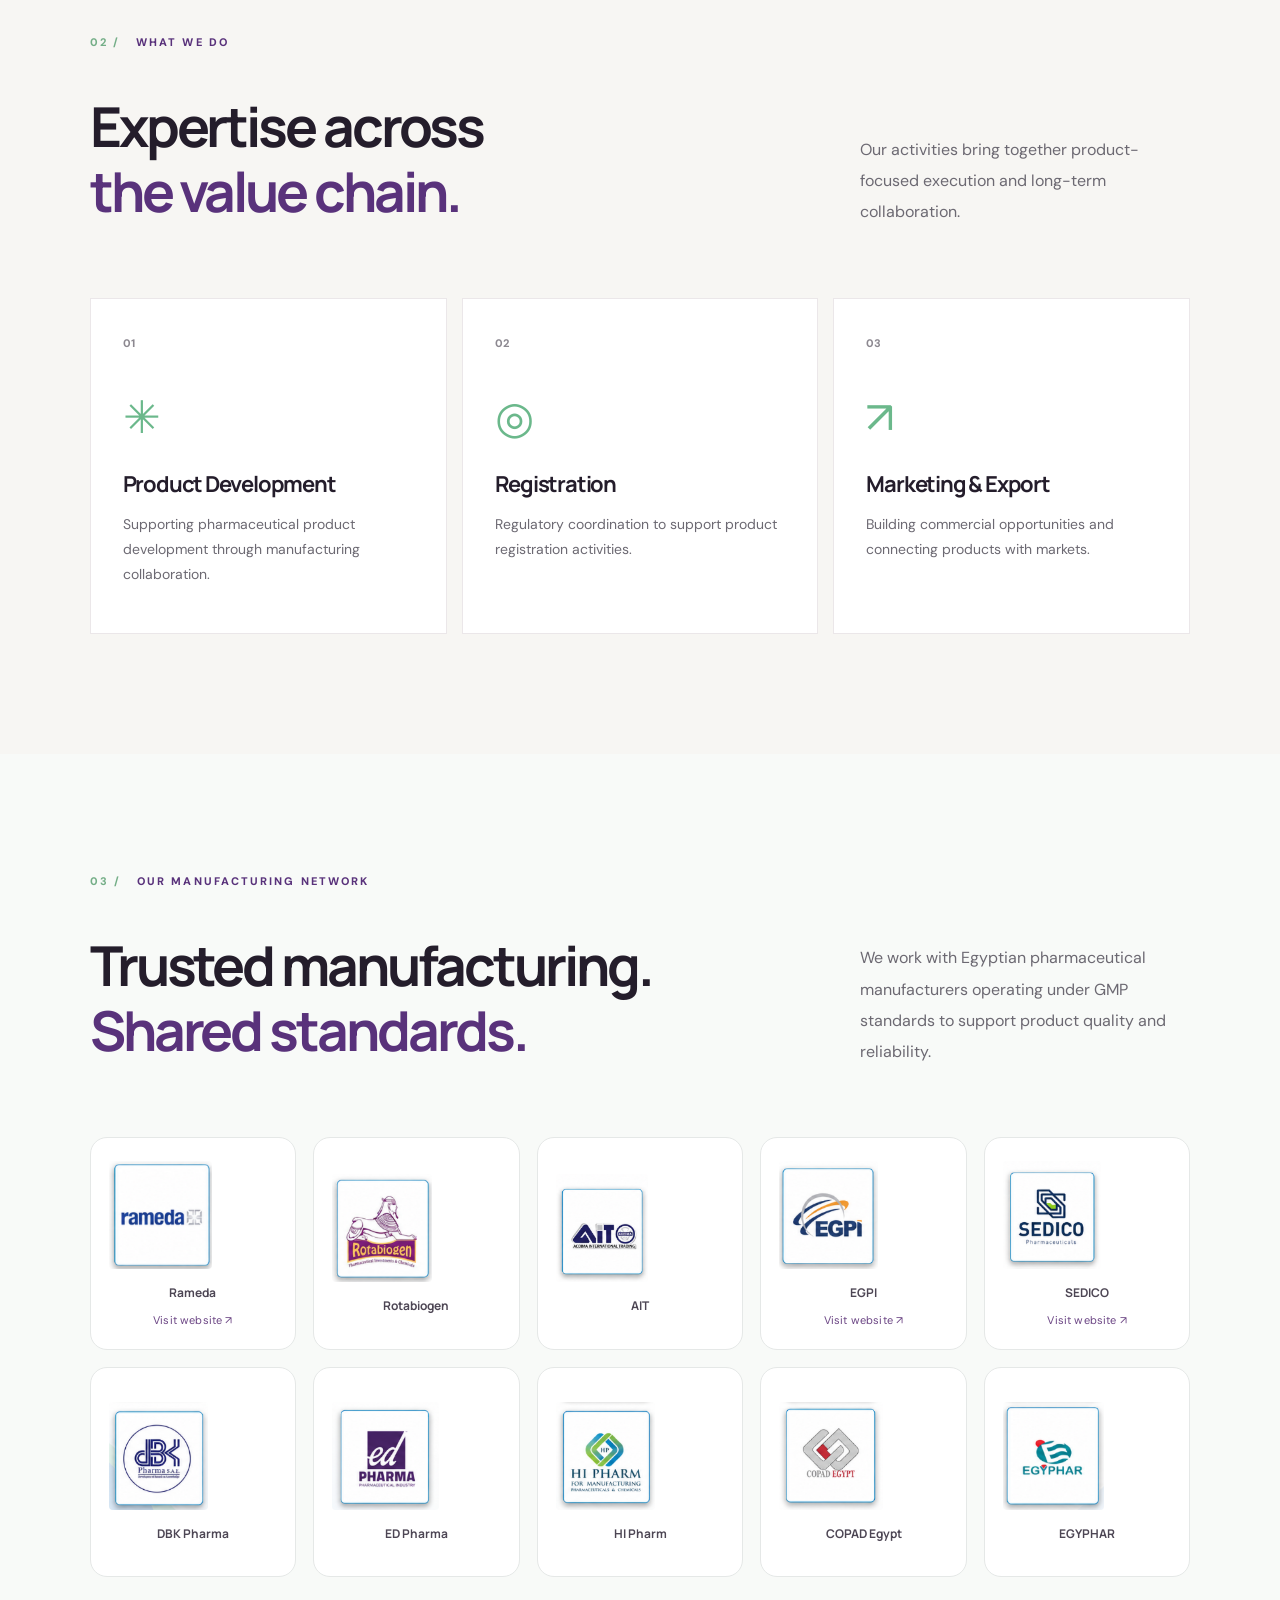
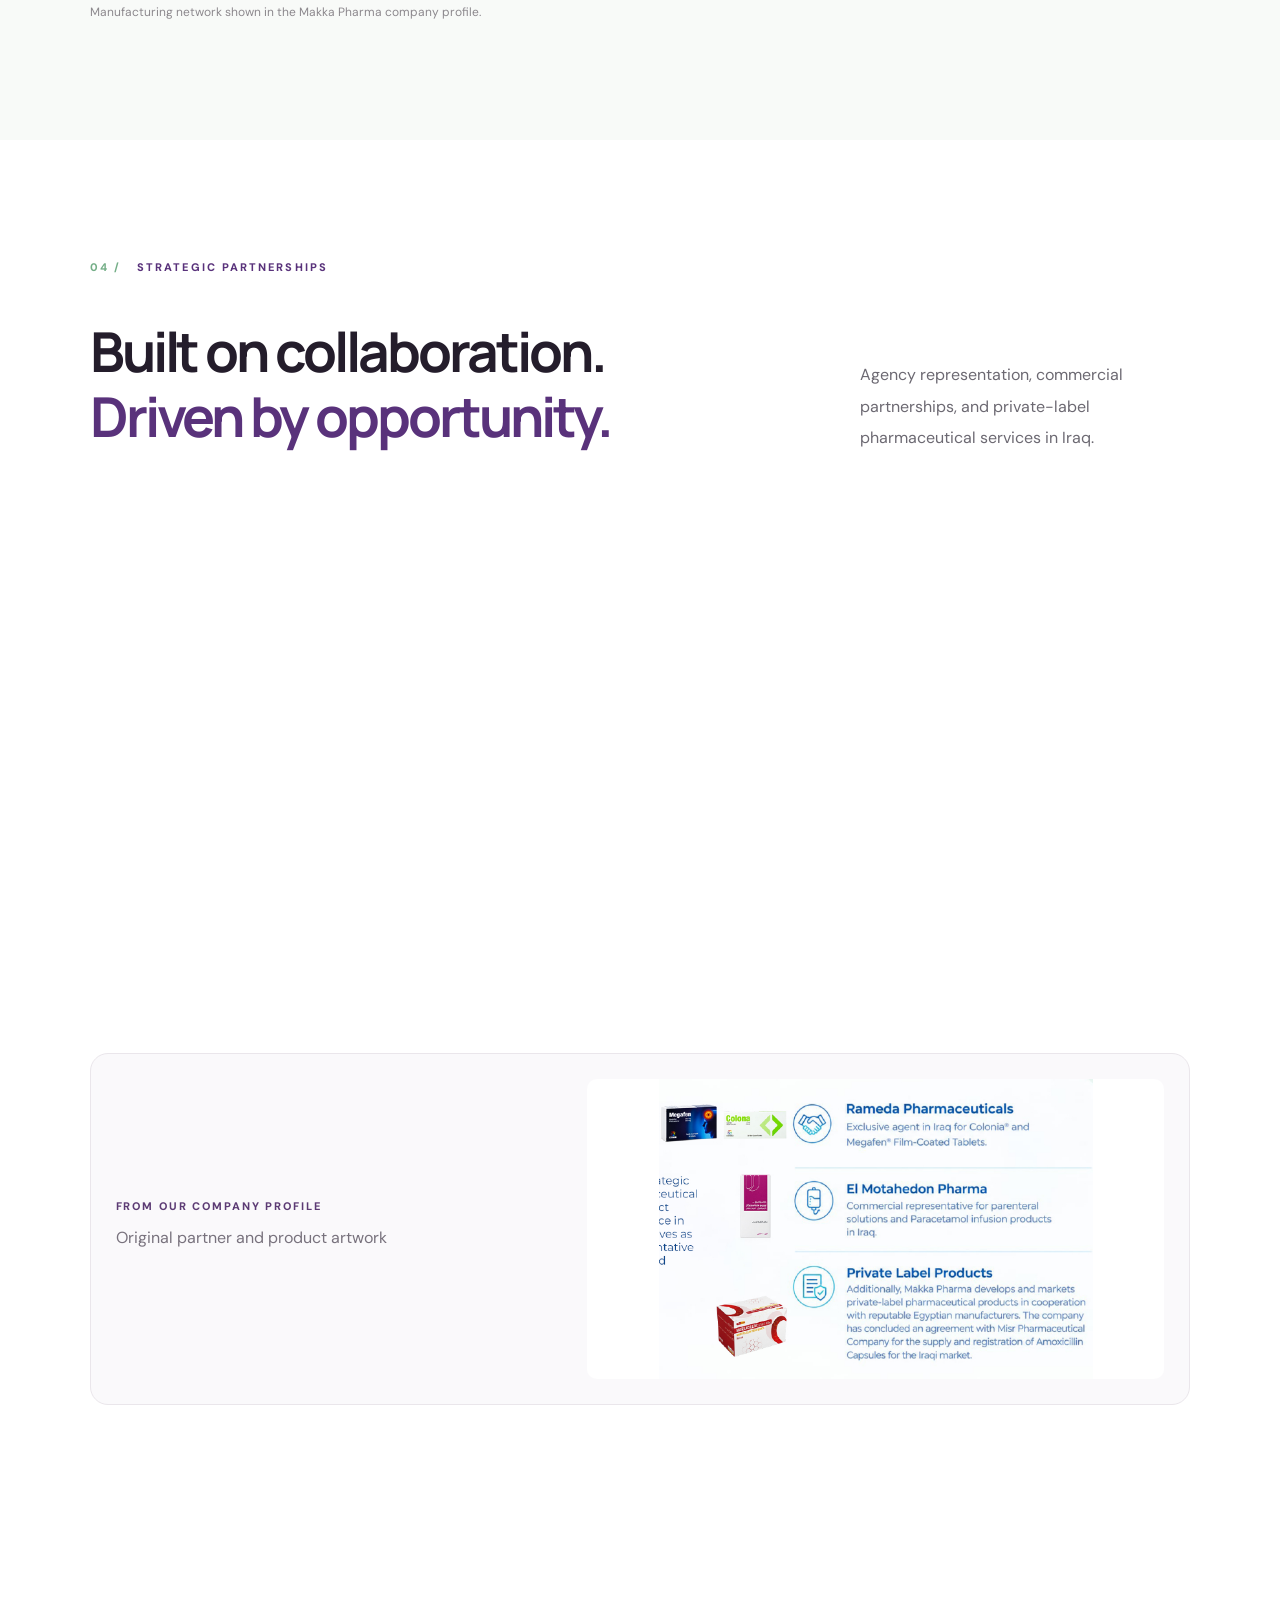
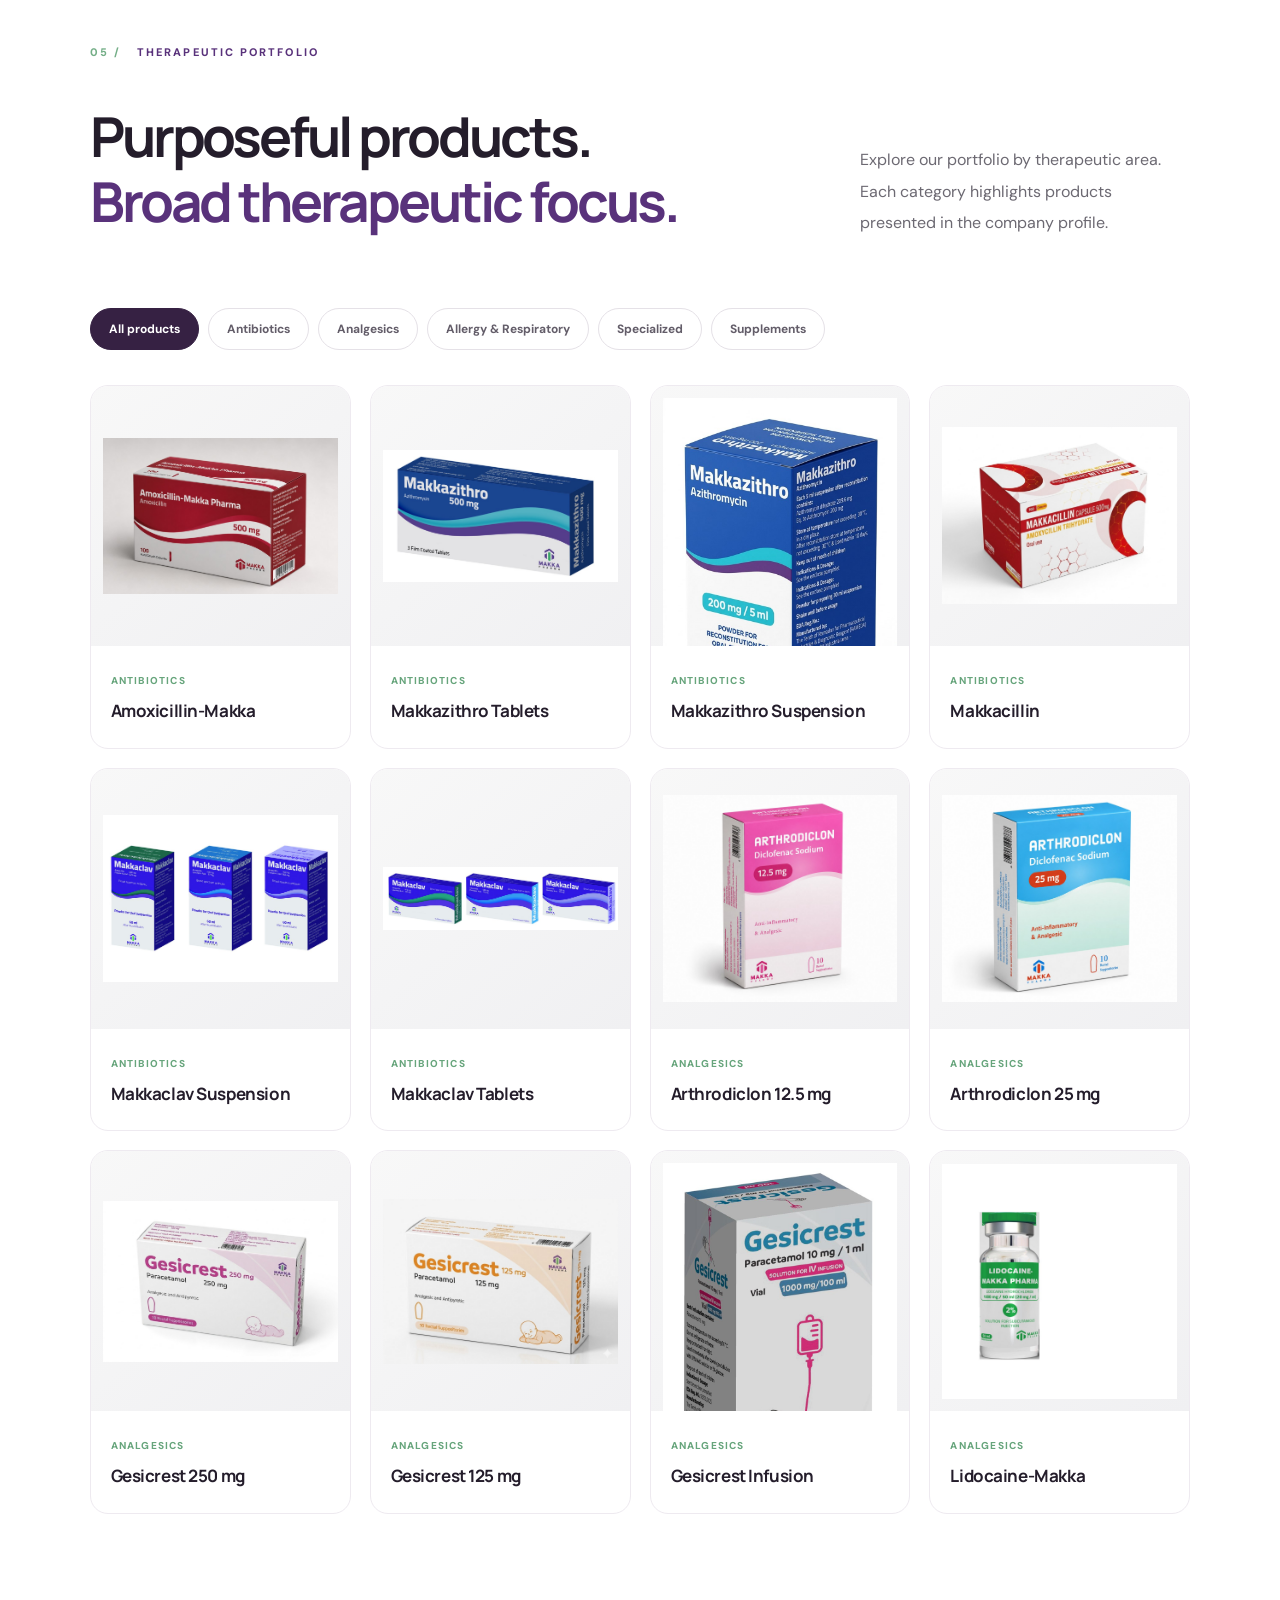
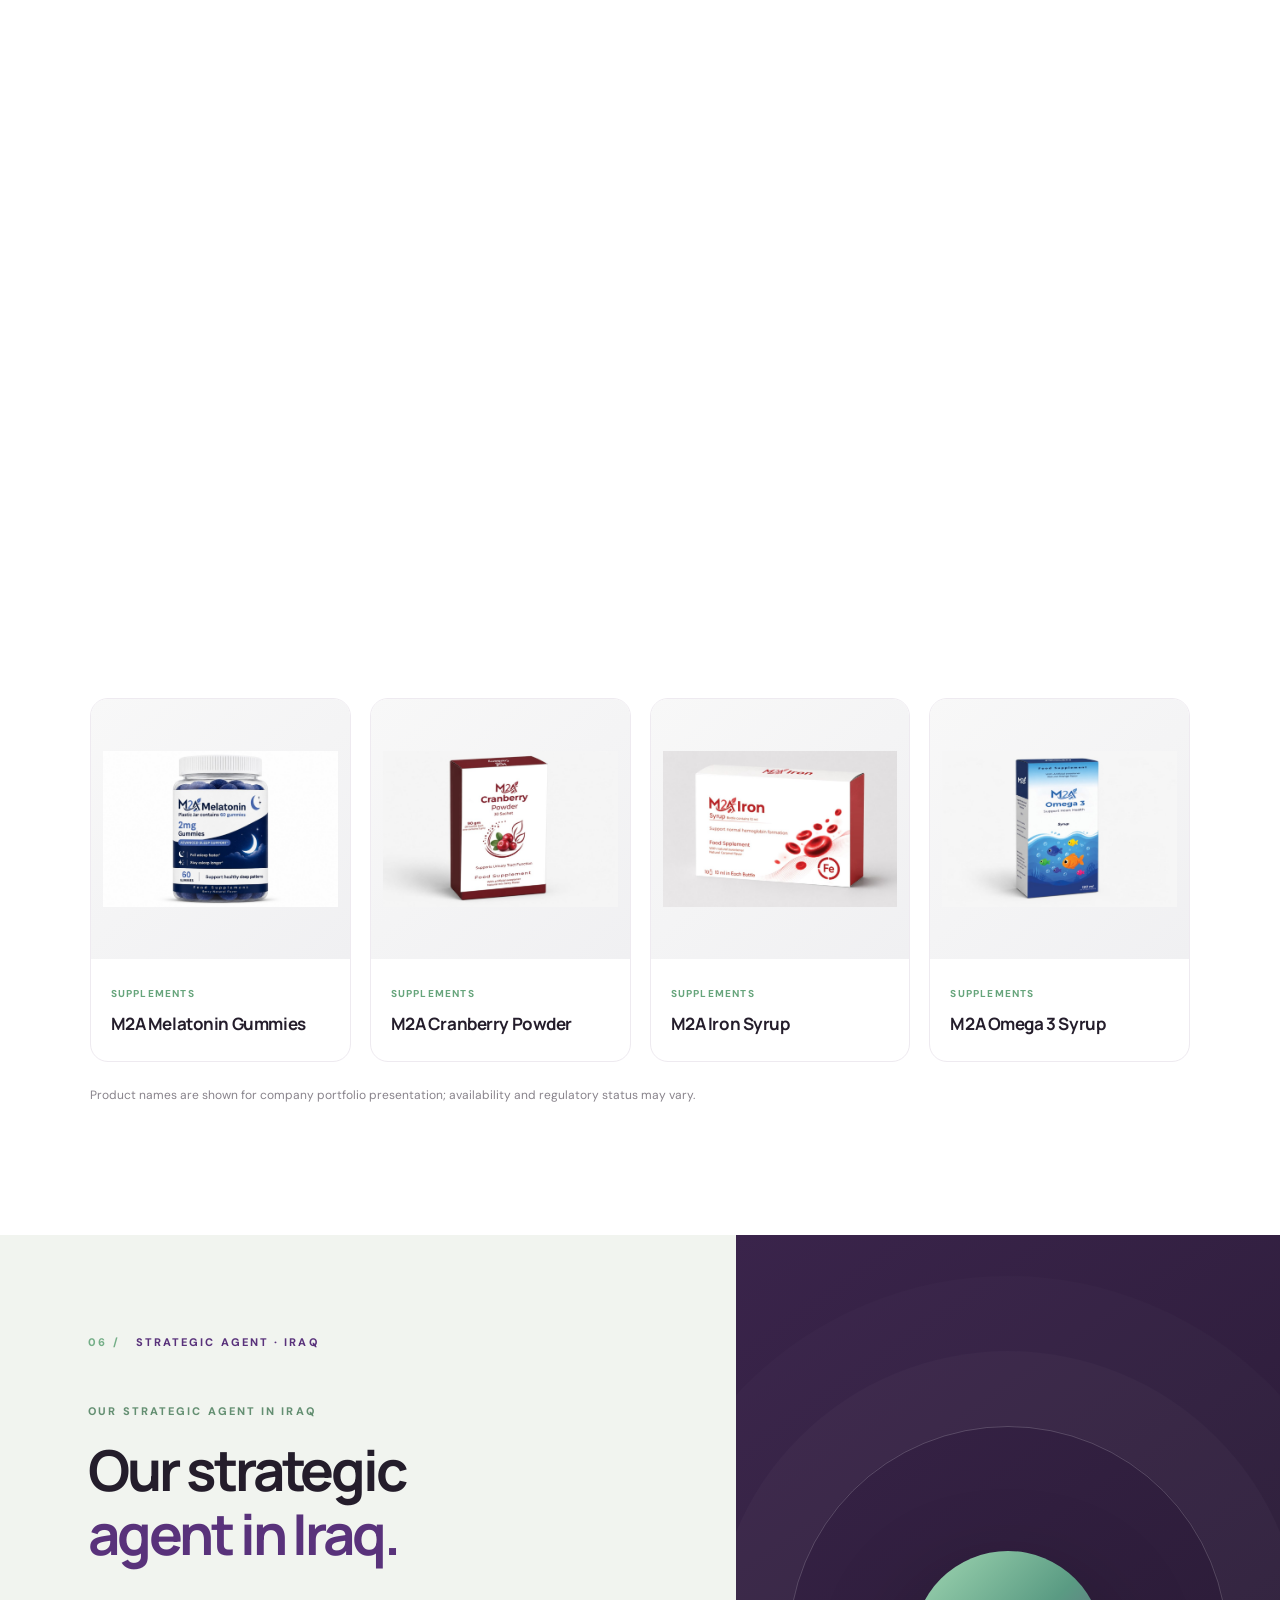
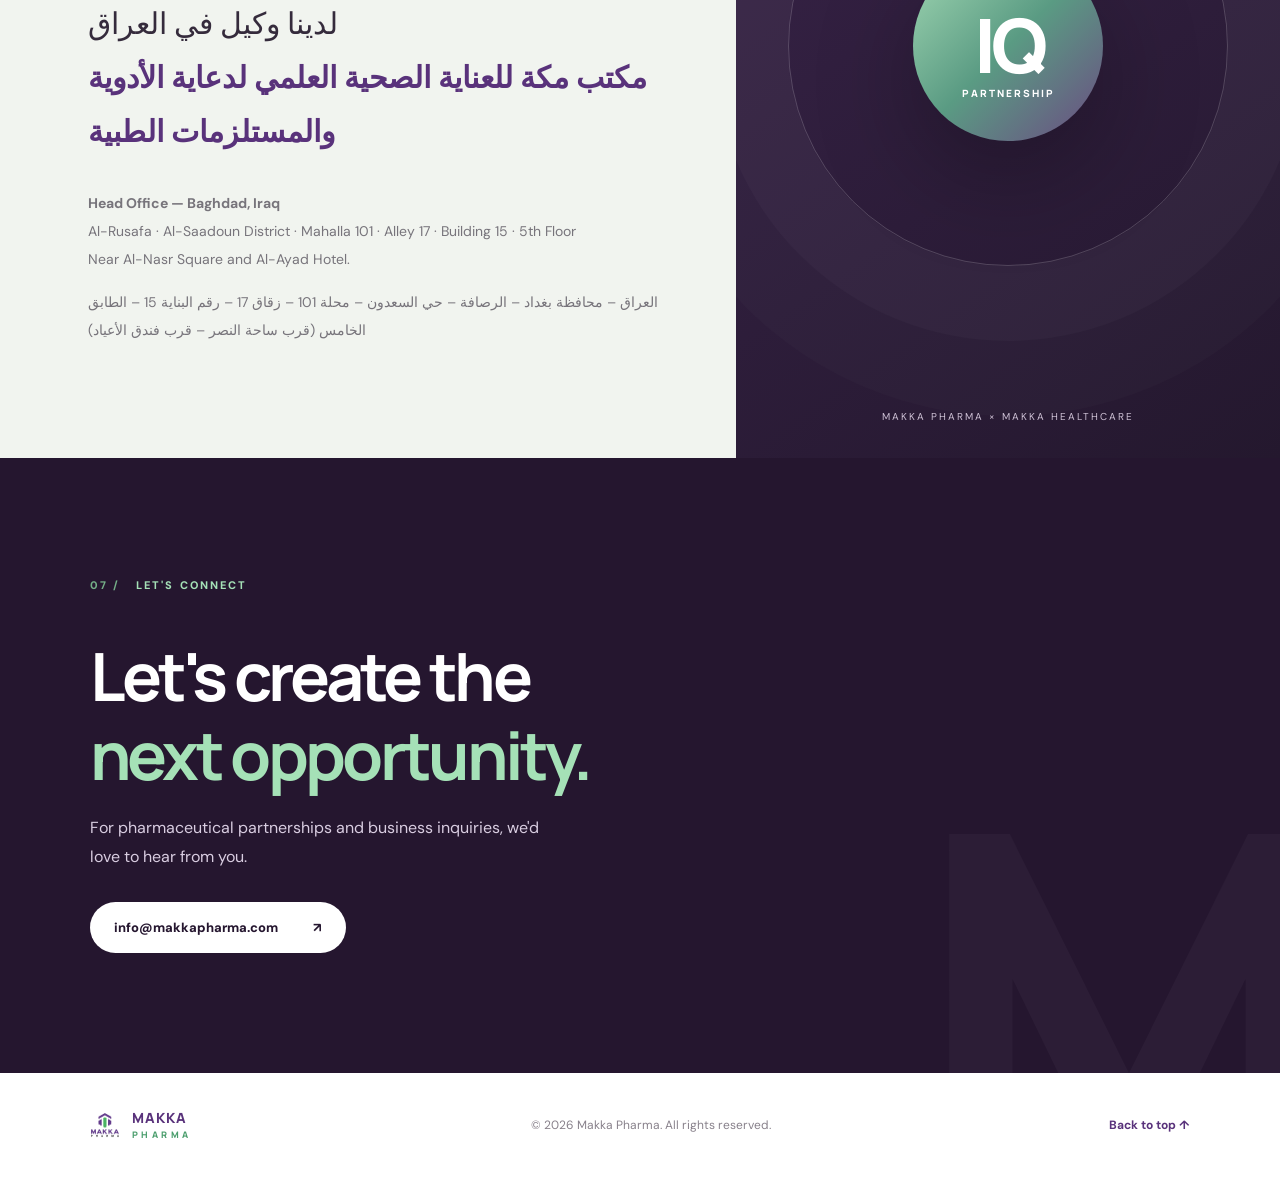
==== commit ba934c0f: "Point hero logo to newly uploaded PNG file" ====
--- a/index.html
+++ b/index.html
@@ -1,9 +1,9 @@
 <!doctype html>
 <html lang="en"><head><meta charset="utf-8"><meta name="viewport" content="width=device-width,initial-scale=1"><meta name="theme-color" content="#23182d"><meta name="description" content="Makka Pharma — pharmaceutical development, registration, marketing and strategic partnerships."><title>Makka Pharma — Healthcare Through Partnership</title><link rel="preconnect" href="https://fonts.googleapis.com"><link rel="preconnect" href="https://fonts.gstatic.com" crossorigin><link href="https://fonts.googleapis.com/css2?family=DM+Sans:wght@400;500;600;700&family=Manrope:wght@400;500;600;700;800&display=swap" rel="stylesheet"><link rel="stylesheet" href="styles.css"></head>
-<body><header class="site-header"><a href="#home" class="brand" aria-label="Makka Pharma home"><img src="makka-logo-source.png" alt="Makka Pharma logo"><span>MAKKA<small>PHARMA</small></span></a><button class="menu-toggle" aria-label="Open menu" aria-expanded="false"><span></span><span></span></button><nav id="navigation" aria-label="Main navigation"><a href="#about">About</a><a href="#expertise">Expertise</a><a href="#manufacturing">Manufacturing</a><a href="#partnerships">Partnerships</a><a href="#portfolio">Portfolio</a><a class="nav-contact" href="#contact">Get in touch <span>↗</span></a></nav></header>
-<main><section class="hero" id="home"><div class="hero-grain"></div><div class="hero-ambient hero-ambient-one" aria-hidden="true"></div><div class="hero-ambient hero-ambient-two" aria-hidden="true"></div><div class="hero-content"><p class="kicker light-kicker"><span class="kicker-line"></span> MAKKA PHARMA · COMPANY PROFILE</p><h1>Better healthcare<br>starts with <em>stronger<br>partnerships.</em></h1><p class="hero-description">Connecting pharmaceutical expertise, quality-driven development, and meaningful commercial relationships.</p><div class="hero-actions"><a class="button button-white" href="#about">Discover our company <span>↗</span></a><a class="hero-secondary" href="#portfolio">Explore portfolio <span>↓</span></a></div></div><div class="hero-visual" aria-label="Makka Pharma brand mark"><div class="visual-ring ring-one"></div><div class="visual-ring ring-two"></div><div class="visual-core"><img src="makka-logo-source.png" alt="Makka Pharma logo"></div><span class="visual-tag">MAKKA / PHARMA</span></div><div class="hero-bottom"><span>PHARMACEUTICAL SOLUTIONS</span><span>SCROLL TO EXPLORE ↓</span></div></section>
+<body><header class="site-header"><a href="#home" class="brand" aria-label="Makka Pharma home"><img src="makka-logo-source.png.png" alt="Makka Pharma logo"><span>MAKKA<small>PHARMA</small></span></a><button class="menu-toggle" aria-label="Open menu" aria-expanded="false"><span></span><span></span></button><nav id="navigation" aria-label="Main navigation"><a href="#about">About</a><a href="#expertise">Expertise</a><a href="#manufacturing">Manufacturing</a><a href="#partnerships">Partnerships</a><a href="#portfolio">Portfolio</a><a class="nav-contact" href="#contact">Get in touch <span>↗</span></a></nav></header>
+<main><section class="hero" id="home"><div class="hero-grain"></div><div class="hero-ambient hero-ambient-one" aria-hidden="true"></div><div class="hero-ambient hero-ambient-two" aria-hidden="true"></div><div class="hero-content"><p class="kicker light-kicker"><span class="kicker-line"></span> MAKKA PHARMA · COMPANY PROFILE</p><h1>Better healthcare<br>starts with <em>stronger<br>partnerships.</em></h1><p class="hero-description">Connecting pharmaceutical expertise, quality-driven development, and meaningful commercial relationships.</p><div class="hero-actions"><a class="button button-white" href="#about">Discover our company <span>↗</span></a><a class="hero-secondary" href="#portfolio">Explore portfolio <span>↓</span></a></div></div><div class="hero-visual" aria-label="Makka Pharma brand mark"><div class="visual-ring ring-one"></div><div class="visual-ring ring-two"></div><div class="visual-core"><img src="makka-logo-source.png.png" alt="Makka Pharma logo"></div><span class="visual-tag">MAKKA / PHARMA</span></div><div class="hero-bottom"><span>PHARMACEUTICAL SOLUTIONS</span><span>SCROLL TO EXPLORE ↓</span></div></section>
 <section class="section intro reveal" id="about"><div class="section-label"><span class="index">01 /</span><span>WHO WE ARE</span></div><div class="intro-grid"><h2>Focused on quality.<br><em>Built on trust.</em></h2><div class="intro-copy"><p class="lead">Makka Pharma is a pharmaceutical company working across product development, registration, marketing, and export.</p><p>Through collaborations with pharmaceutical manufacturers and commercial partners, we support a diverse therapeutic portfolio and connect products with regional and international opportunities.</p><a class="inline-link" href="#expertise">Explore our capabilities <span>↗</span></a></div></div></section>
 <section class="section expertise-section" id="expertise"><div class="section-label reveal"><span class="index">02 /</span><span>WHAT WE DO</span></div><div class="section-heading reveal"><h2>Expertise across<br><em>the value chain.</em></h2><p>Our activities bring together product-focused execution and long-term collaboration.</p></div><div class="capability-grid"><article class="capability reveal"><span class="cap-num">01</span><div class="cap-symbol">✳</div><h3>Product Development</h3><p>Supporting pharmaceutical product development through manufacturing collaboration.</p></article><article class="capability reveal"><span class="cap-num">02</span><div class="cap-symbol">◎</div><h3>Registration</h3><p>Regulatory coordination to support product registration activities.</p></article><article class="capability reveal"><span class="cap-num">03</span><div class="cap-symbol">↗</div><h3>Marketing & Export</h3><p>Building commercial opportunities and connecting products with markets.</p></article></div></section>
 <section class="section manufacturing-section" id="manufacturing"><div class="section-label reveal"><span class="index">03 /</span><span>OUR MANUFACTURING NETWORK</span></div><div class="section-heading reveal"><h2>Trusted manufacturing.<br><em>Shared standards.</em></h2><p>We work with Egyptian pharmaceutical manufacturers operating under GMP standards to support product quality and reliability.</p></div><div class="manufacturer-grid"><a class="manufacturer-card reveal manufacturer-linked" href="https://ramedapharma.com/" target="_blank" rel="noopener noreferrer" aria-label="Visit Rameda official website"><div class="manufacturer-logo logo-0" role="img" aria-label="Rameda logo"><img src="rameda.png" alt="Rameda logo" loading="lazy" onerror="this.style.display='none'"></div><strong>Rameda</strong><span class="manufacturer-visit">Visit website ↗</span></a><div class="manufacturer-card reveal"><div class="manufacturer-logo logo-1" role="img" aria-label="Rotabiogen logo"><img src="rotabiogen.png" alt="Rotabiogen logo" loading="lazy" onerror="this.style.display='none'"></div><strong>Rotabiogen</strong></div><div class="manufacturer-card reveal"><div class="manufacturer-logo logo-2" role="img" aria-label="AIT logo"><img src="ait.png" alt="AIT logo" loading="lazy" onerror="this.style.display='none'"></div><strong>AIT</strong></div><a class="manufacturer-card reveal manufacturer-linked" href="https://www.egpi.cloud/" target="_blank" rel="noopener noreferrer" aria-label="Visit EGPI official website"><div class="manufacturer-logo logo-3" role="img" aria-label="EGPI logo"><img src="egpi.png" alt="EGPI logo" loading="lazy" onerror="this.style.display='none'"></div><strong>EGPI</strong><span class="manufacturer-visit">Visit website ↗</span></a><a class="manufacturer-card reveal manufacturer-linked" href="https://www.sedicopharma.com/" target="_blank" rel="noopener noreferrer" aria-label="Visit SEDICO official website"><div class="manufacturer-logo logo-4" role="img" aria-label="SEDICO logo"><img src="sedico.png" alt="SEDICO logo" loading="lazy" onerror="this.style.display='none'"></div><strong>SEDICO</strong><span class="manufacturer-visit">Visit website ↗</span></a><div class="manufacturer-card reveal"><div class="manufacturer-logo logo-5" role="img" aria-label="DBK Pharma logo"><img src="dbk-pharma.png" alt="DBK Pharma logo" loading="lazy" onerror="this.style.display='none'"></div><strong>DBK Pharma</strong></div><div class="manufacturer-card reveal"><div class="manufacturer-logo logo-6" role="img" aria-label="ED Pharma logo"><img src="ed-pharma.png" alt="ED Pharma logo" loading="lazy" onerror="this.style.display='none'"></div><strong>ED Pharma</strong></div><div class="manufacturer-card reveal"><div class="manufacturer-logo logo-7" role="img" aria-label="HI Pharm logo"><img src="hi-pharm.png" alt="HI Pharm logo" loading="lazy" onerror="this.style.display='none'"></div><strong>HI Pharm</strong></div><div class="manufacturer-card reveal"><div class="manufacturer-logo logo-8" role="img" aria-label="COPAD Egypt logo"><img src="copad-egypt.png" alt="COPAD Egypt logo" loading="lazy" onerror="this.style.display='none'"></div><strong>COPAD Egypt</strong></div><div class="manufacturer-card reveal"><div class="manufacturer-logo logo-9" role="img" aria-label="EGYPHAR logo"><img src="egyphar.png" alt="EGYPHAR logo" loading="lazy" onerror="this.style.display='none'"></div><strong>EGYPHAR</strong></div></div><p class="manufacturing-footnote">Manufacturing network shown in the Makka Pharma company profile.</p></section><section class="section partnership-premium" id="partnerships"><div class="section-label reveal"><span class="index">04 /</span><span>STRATEGIC PARTNERSHIPS</span></div><div class="section-heading reveal"><h2>Built on collaboration.<br><em>Driven by opportunity.</em></h2><p>Agency representation, commercial partnerships, and private-label pharmaceutical services in Iraq.</p></div><div class="partnership-cards"><article class="partnership-card reveal"><div class="partnership-card-visual visual-rameda"><span class="partner-initial">R</span><span class="partner-visual-tag">AGENCY REPRESENTATION</span></div><div class="partnership-card-body"><span class="partner-counter">01 / EXCLUSIVE AGENCY</span><h3>Rameda Pharmaceuticals</h3><p>Exclusive agent in Iraq for Colonia® and Megafen® Film-Coated Tablets.</p></div></article><article class="partnership-card reveal"><div class="partnership-card-visual visual-motahedon"><span class="partner-initial">EM</span><span class="partner-visual-tag">COMMERCIAL REPRESENTATION</span></div><div class="partnership-card-body"><span class="partner-counter">02 / COMMERCIAL PARTNER</span><h3>El Motahedon Pharma</h3><p>Commercial representative for parenteral solutions and Paracetamol infusion products in Iraq.</p></div></article><article class="partnership-card reveal"><div class="partnership-card-visual visual-private"><span class="partner-initial">PL</span><span class="partner-visual-tag">PRODUCT DEVELOPMENT</span></div><div class="partnership-card-body"><span class="partner-counter">03 / PRIVATE LABEL</span><h3>Private Label Products</h3><p>Developing and marketing private-label pharmaceuticals with Egyptian manufacturers, including an agreement with Misr Pharmaceutical Company for Amoxicillin Capsules for Iraq.</p></div></article></div><div class="partnership-source reveal"><div><span>FROM OUR COMPANY PROFILE</span><p>Original partner and product artwork</p></div><img src="partnerships.png" alt="Makka Pharma partnership products and company logos" loading="lazy"></div></section><section class="section portfolio-section" id="portfolio"><div class="section-label reveal"><span class="index">05 /</span><span>THERAPEUTIC PORTFOLIO</span></div><div class="section-heading reveal"><h2>Purposeful products.<br><em>Broad therapeutic focus.</em></h2><p>Explore our portfolio by therapeutic area. Each category highlights products presented in the company profile.</p></div><div class="product-filters" role="group" aria-label="Filter products"><button class="product-filter active" type="button" data-filter="All products" aria-pressed="true">All products</button><button class="product-filter" type="button" data-filter="Antibiotics" aria-pressed="false">Antibiotics</button><button class="product-filter" type="button" data-filter="Analgesics" aria-pressed="false">Analgesics</button><button class="product-filter" type="button" data-filter="Allergy & Respiratory" aria-pressed="false">Allergy & Respiratory</button><button class="product-filter" type="button" data-filter="Specialized" aria-pressed="false">Specialized</button><button class="product-filter" type="button" data-filter="Supplements" aria-pressed="false">Supplements</button></div><div class="product-showcase-grid"><article class="product-showcase-card reveal" data-category="Antibiotics"><div class="product-photo"><img src="amoxicillin-makka.jpg" alt="Amoxicillin-Makka product packaging" loading="lazy" onerror="this.closest('.product-showcase-card').classList.add('image-pending')"></div><div class="product-caption"><span>Antibiotics</span><h3>Amoxicillin-Makka</h3></div></article><article class="product-showcase-card reveal" data-category="Antibiotics"><div class="product-photo"><img src="makkazithro-tablets.jpg" alt="Makkazithro Tablets product packaging" loading="lazy" onerror="this.closest('.product-showcase-card').classList.add('image-pending')"></div><div class="product-caption"><span>Antibiotics</span><h3>Makkazithro Tablets</h3></div></article><article class="product-showcase-card reveal" data-category="Antibiotics"><div class="product-photo"><img src="makkazithro-suspension.jpg" alt="Makkazithro Suspension product packaging" loading="lazy" onerror="this.closest('.product-showcase-card').classList.add('image-pending')"></div><div class="product-caption"><span>Antibiotics</span><h3>Makkazithro Suspension</h3></div></article><article class="product-showcase-card reveal" data-category="Antibiotics"><div class="product-photo"><img src="makkacillin.jpg" alt="Makkacillin product packaging" loading="lazy" onerror="this.closest('.product-showcase-card').classList.add('image-pending')"></div><div class="product-caption"><span>Antibiotics</span><h3>Makkacillin</h3></div></article><article class="product-showcase-card reveal" data-category="Antibiotics"><div class="product-photo"><img src="makkaclav-suspension.jpg" alt="Makkaclav Suspension product packaging" loading="lazy" onerror="this.closest('.product-showcase-card').classList.add('image-pending')"></div><div class="product-caption"><span>Antibiotics</span><h3>Makkaclav Suspension</h3></div></article><article class="product-showcase-card reveal" data-category="Antibiotics"><div class="product-photo"><img src="makkaclav-tablets.jpg" alt="Makkaclav Tablets product packaging" loading="lazy" onerror="this.closest('.product-showcase-card').classList.add('image-pending')"></div><div class="product-caption"><span>Antibiotics</span><h3>Makkaclav Tablets</h3></div></article><article class="product-showcase-card reveal" data-category="Analgesics"><div class="product-photo"><img src="arthrodiclon-12-5.jpg" alt="Arthrodiclon 12.5 mg product packaging" loading="lazy" onerror="this.closest('.product-showcase-card').classList.add('image-pending')"></div><div class="product-caption"><span>Analgesics</span><h3>Arthrodiclon 12.5 mg</h3></div></article><article class="product-showcase-card reveal" data-category="Analgesics"><div class="product-photo"><img src="arthrodiclon-25.jpg" alt="Arthrodiclon 25 mg product packaging" loading="lazy" onerror="this.closest('.product-showcase-card').classList.add('image-pending')"></div><div class="product-caption"><span>Analgesics</span><h3>Arthrodiclon 25 mg</h3></div></article><article class="product-showcase-card reveal" data-category="Analgesics"><div class="product-photo"><img src="gesicrest-250.jpg" alt="Gesicrest 250 mg product packaging" loading="lazy" onerror="this.closest('.product-showcase-card').classList.add('image-pending')"></div><div class="product-caption"><span>Analgesics</span><h3>Gesicrest 250 mg</h3></div></article><article class="product-showcase-card reveal" data-category="Analgesics"><div class="product-photo"><img src="gesicrest-125.jpg" alt="Gesicrest 125 mg product packaging" loading="lazy" onerror="this.closest('.product-showcase-card').classList.add('image-pending')"></div><div class="product-caption"><span>Analgesics</span><h3>Gesicrest 125 mg</h3></div></article><article class="product-showcase-card reveal" data-category="Analgesics"><div class="product-photo"><img src="gesicrest-infusion.jpg" alt="Gesicrest Infusion product packaging" loading="lazy" onerror="this.closest('.product-showcase-card').classList.add('image-pending')"></div><div class="product-caption"><span>Analgesics</span><h3>Gesicrest Infusion</h3></div></article><article class="product-showcase-card reveal" data-category="Analgesics"><div class="product-photo"><img src="lidocaine.jpg" alt="Lidocaine-Makka product packaging" loading="lazy" onerror="this.closest('.product-showcase-card').classList.add('image-pending')"></div><div class="product-caption"><span>Analgesics</span><h3>Lidocaine-Makka</h3></div></article><article class="product-showcase-card reveal" data-category="Allergy & Respiratory"><div class="product-photo"><img src="makkallerg-syrup.jpg" alt="Makkallerg Syrup product packaging" loading="lazy" onerror="this.closest('.product-showcase-card').classList.add('image-pending')"></div><div class="product-caption"><span>Allergy & Respiratory</span><h3>Makkallerg Syrup</h3></div></article><article class="product-showcase-card reveal" data-category="Allergy & Respiratory"><div class="product-photo"><img src="makkallerg-tablets.jpg" alt="Makkallerg Tablets product packaging" loading="lazy" onerror="this.closest('.product-showcase-card').classList.add('image-pending')"></div><div class="product-caption"><span>Allergy & Respiratory</span><h3>Makkallerg Tablets</h3></div></article><article class="product-showcase-card reveal" data-category="Allergy & Respiratory"><div class="product-photo"><img src="apinadone.jpg" alt="Apinadone product packaging" loading="lazy" onerror="this.closest('.product-showcase-card').classList.add('image-pending')"></div><div class="product-caption"><span>Allergy & Respiratory</span><h3>Apinadone</h3></div></article><article class="product-showcase-card reveal" data-category="Allergy & Respiratory"><div class="product-photo"><img src="circlizine.jpg" alt="Circlizine product packaging" loading="lazy" onerror="this.closest('.product-showcase-card').classList.add('image-pending')"></div><div class="product-caption"><span>Allergy & Respiratory</span><h3>Circlizine</h3></div></article><article class="product-showcase-card reveal" data-category="Specialized"><div class="product-photo"><img src="ergogin.jpg" alt="Ergogin product packaging" loading="lazy" onerror="this.closest('.product-showcase-card').classList.add('image-pending')"></div><div class="product-caption"><span>Specialized</span><h3>Ergogin</h3></div></article><article class="product-showcase-card reveal" data-category="Specialized"><div class="product-photo"><img src="prednisolone.jpg" alt="Prednisolone-Makka product packaging" loading="lazy" onerror="this.closest('.product-showcase-card').classList.add('image-pending')"></div><div class="product-caption"><span>Specialized</span><h3>Prednisolone-Makka</h3></div></article><article class="product-showcase-card reveal" data-category="Specialized"><div class="product-photo"><img src="hydrocortisone.jpg" alt="Hydrocortisone-Makka product packaging" loading="lazy" onerror="this.closest('.product-showcase-card').classList.add('image-pending')"></div><div class="product-caption"><span>Specialized</span><h3>Hydrocortisone-Makka</h3></div></article><article class="product-showcase-card reveal" data-category="Supplements"><div class="product-photo"><img src="omega-3-sgc.jpg" alt="M2A Omega 3 SGC product packaging" loading="lazy" onerror="this.closest('.product-showcase-card').classList.add('image-pending')"></div><div class="product-caption"><span>Supplements</span><h3>M2A Omega 3 SGC</h3></div></article><article class="product-showcase-card reveal" data-category="Supplements"><div class="product-photo"><img src="melatonin-gummies.jpg" alt="M2A Melatonin Gummies product packaging" loading="lazy" onerror="this.closest('.product-showcase-card').classList.add('image-pending')"></div><div class="product-caption"><span>Supplements</span><h3>M2A Melatonin Gummies</h3></div></article><article class="product-showcase-card reveal" data-category="Supplements"><div class="product-photo"><img src="cranberry-powder.jpg" alt="M2A Cranberry Powder product packaging" loading="lazy" onerror="this.closest('.product-showcase-card').classList.add('image-pending')"></div><div class="product-caption"><span>Supplements</span><h3>M2A Cranberry Powder</h3></div></article><article class="product-showcase-card reveal" data-category="Supplements"><div class="product-photo"><img src="iron-syrup.jpg" alt="M2A Iron Syrup product packaging" loading="lazy" onerror="this.closest('.product-showcase-card').classList.add('image-pending')"></div><div class="product-caption"><span>Supplements</span><h3>M2A Iron Syrup</h3></div></article><article class="product-showcase-card reveal" data-category="Supplements"><div class="product-photo"><img src="omega-3-syrup.jpg" alt="M2A Omega 3 Syrup product packaging" loading="lazy" onerror="this.closest('.product-showcase-card').classList.add('image-pending')"></div><div class="product-caption"><span>Supplements</span><h3>M2A Omega 3 Syrup</h3></div></article></div><p class="portfolio-note reveal">Product names are shown for company portfolio presentation; availability and regulatory status may vary.</p></section>
 <section class="iraq-feature" id="iraq-agent"><div class="iraq-feature-copy reveal"><div class="section-label"><span class="index">06 /</span><span>STRATEGIC AGENT · IRAQ</span></div><p class="iraq-feature-overline">OUR STRATEGIC AGENT IN IRAQ</p><h2>Our strategic<br><em>agent in Iraq.</em></h2><p class="iraq-arabic" lang="ar" dir="rtl">لدينا وكيل في العراق<br><strong>مكتب مكة للعناية الصحية العلمي لدعاية الأدوية والمستلزمات الطبية</strong></p><p class="iraq-feature-caption"><strong>Head Office — Baghdad, Iraq</strong><br>Al-Rusafa · Al-Saadoun District · Mahalla 101 · Alley 17 · Building 15 · 5th Floor<br>Near Al-Nasr Square and Al-Ayad Hotel.<br><span lang="ar" dir="rtl">العراق – محافظة بغداد – الرصافة – حي السعدون – محلة 101 – زقاق 17 – رقم البناية 15 – الطابق الخامس (قرب ساحة النصر – قرب فندق الأعياد)</span></p></div><div class="iraq-feature-graphic" aria-hidden="true"><div class="iraq-halo"></div><div class="iraq-emblem">IQ<span>PARTNERSHIP</span></div><span class="iraq-graphic-caption">MAKKA PHARMA × MAKKA HEALTHCARE</span></div></section><section class="contact-section" id="contact"><div class="contact-inner reveal"><div class="section-label"><span class="index">07 /</span><span>LET'S CONNECT</span></div><h2>Let's create the<br><em>next opportunity.</em></h2><p>For pharmaceutical partnerships and business inquiries, we'd love to hear from you.</p><a class="button button-white" href="mailto:info@makkapharma.com">info@makkapharma.com <span>↗</span></a></div><div class="contact-decoration" aria-hidden="true">M</div></section></main>
-<footer><a class="brand footer-brand" href="#home"><img src="makka-logo-source.png" alt=""><span>MAKKA<small>PHARMA</small></span></a><span>© <span id="year"></span> Makka Pharma. All rights reserved.</span><a href="#home" class="back-top">Back to top ↑</a></footer><script src="script.js"></script></body></html>+<footer><a class="brand footer-brand" href="#home"><img src="makka-logo-source.png.png" alt=""><span>MAKKA<small>PHARMA</small></span></a><span>© <span id="year"></span> Makka Pharma. All rights reserved.</span><a href="#home" class="back-top">Back to top ↑</a></footer><script src="script.js"></script></body></html>
--- a/styles.css
+++ b/styles.css
@@ -116,3 +116,33 @@
 @keyframes heroRing{from{transform:rotate(0)}to{transform:rotate(360deg)}}
 @media(max-width:760px){.hero{min-height:700px}.hero-visual{opacity:.22;right:-300px}.visual-core{inset:145px}}
 @media(prefers-reduced-motion:reduce){.hero-content,.hero-content .kicker,.hero-content h1,.hero-description,.hero-actions,.hero-visual,.visual-ring,.visual-core,.hero-ambient{animation:none!important}.hero-visual{opacity:.83}}
+
+/* Interactive Makka identity in hero */
+.hero-visual{pointer-events:auto;cursor:default;z-index:1;transition:filter .6s ease}
+.visual-core{border-radius:26%;background:linear-gradient(145deg,#ffffff,#f4f7f5);box-shadow:0 28px 100px #0a0c1859,0 0 0 1px #ffffff7d;transition:box-shadow .45s ease}
+.visual-core img{width:83%;height:83%;object-fit:contain;filter:drop-shadow(0 8px 14px #27173716);transform-origin:center}
+.hero-visual:hover .visual-core img{animation:makkaLogoWiggle .65s cubic-bezier(.2,.75,.3,1) both}
+.hero-visual:hover .visual-core{box-shadow:0 32px 110px #0a0c1870,0 0 45px #8ac5a43d}
+.hero-visual:hover .visual-ring{border-color:#91c7a960}
+.hero-visual:hover{filter:brightness(1.07)}
+@keyframes makkaLogoWiggle{0%,100%{transform:rotate(0) scale(1)}18%{transform:rotate(-3deg) scale(1.035)}40%{transform:rotate(2.6deg) scale(1.045)}63%{transform:rotate(-1.6deg) scale(1.025)}82%{transform:rotate(.7deg) scale(1.01)}}
+@media(max-width:760px){.hero-visual{pointer-events:none}}
+@media(prefers-reduced-motion:reduce){.hero-visual:hover .visual-core img{animation:none!important}}
+
+/* Hero logo alignment and clarity: no crop, no corner collision */
+.hero-visual{right:clamp(30px,5.5vw,115px)!important;top:50%!important;transform:translateY(-50%)!important;width:clamp(330px,35vw,480px)!important;height:clamp(330px,35vw,480px)!important;opacity:1!important;animation:heroVisualFade 1.2s .2s ease both!important}
+.visual-core{inset:19%!important;border-radius:50%!important;background:#fff!important;overflow:visible;display:flex;align-items:center;justify-content:center;padding:12px;animation:heroCoreFloat 7s ease-in-out infinite}
+.visual-core img{display:block;width:100%!important;height:100%!important;max-width:100%;max-height:100%;object-fit:contain!important;object-position:center!important;transform:none;image-rendering:auto;filter:none!important}
+.visual-tag{white-space:nowrap}
+@keyframes heroVisualFade{from{opacity:0;filter:blur(7px)}to{opacity:1;filter:blur(0)}}
+@media(min-width:1100px){.hero-content{position:relative;z-index:2;max-width:56%}.hero-visual{right:5%!important}}
+@media(max-width:1099px){.hero-visual{width:370px!important;height:370px!important;right:-65px!important;opacity:.55!important}}
+@media(max-width:760px){.hero-visual{top:61%!important;right:-135px!important;opacity:.18!important;pointer-events:none}.visual-core{inset:21%!important}}
+@media(prefers-reduced-motion:reduce){.hero-visual,.visual-core{animation:none!important}}
+
+/* Transparent brand lockup: no white disc or square around logo */
+.hero .visual-core{background:transparent!important;box-shadow:none!important;border-radius:0!important;padding:0!important;overflow:visible!important;animation:heroCoreFloat 7s ease-in-out infinite}
+.hero .visual-core img{width:100%!important;height:100%!important;object-fit:contain!important;mix-blend-mode:multiply;filter:none!important}
+.hero .hero-visual{isolation:auto}
+.hero .hero-visual:hover .visual-core{box-shadow:none!important}
+@media(prefers-reduced-motion:reduce){.hero .visual-core{animation:none!important}}
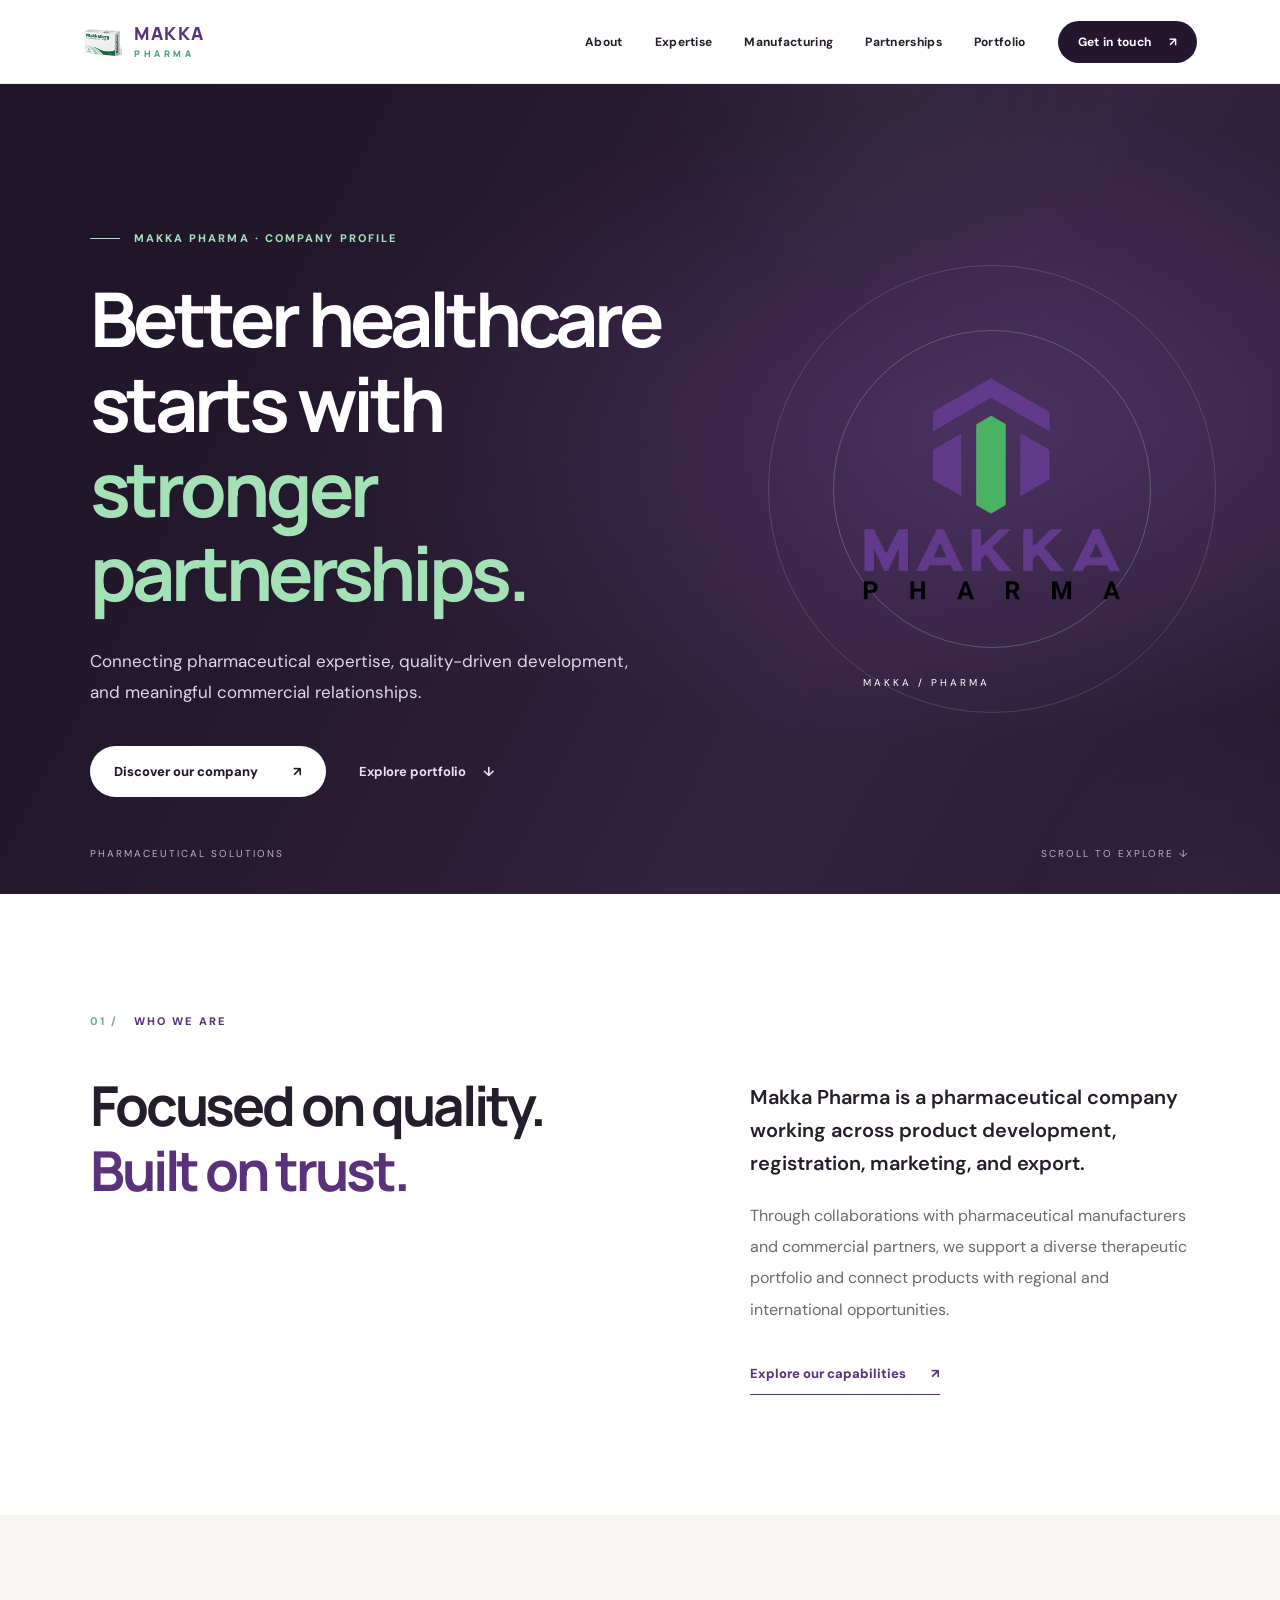
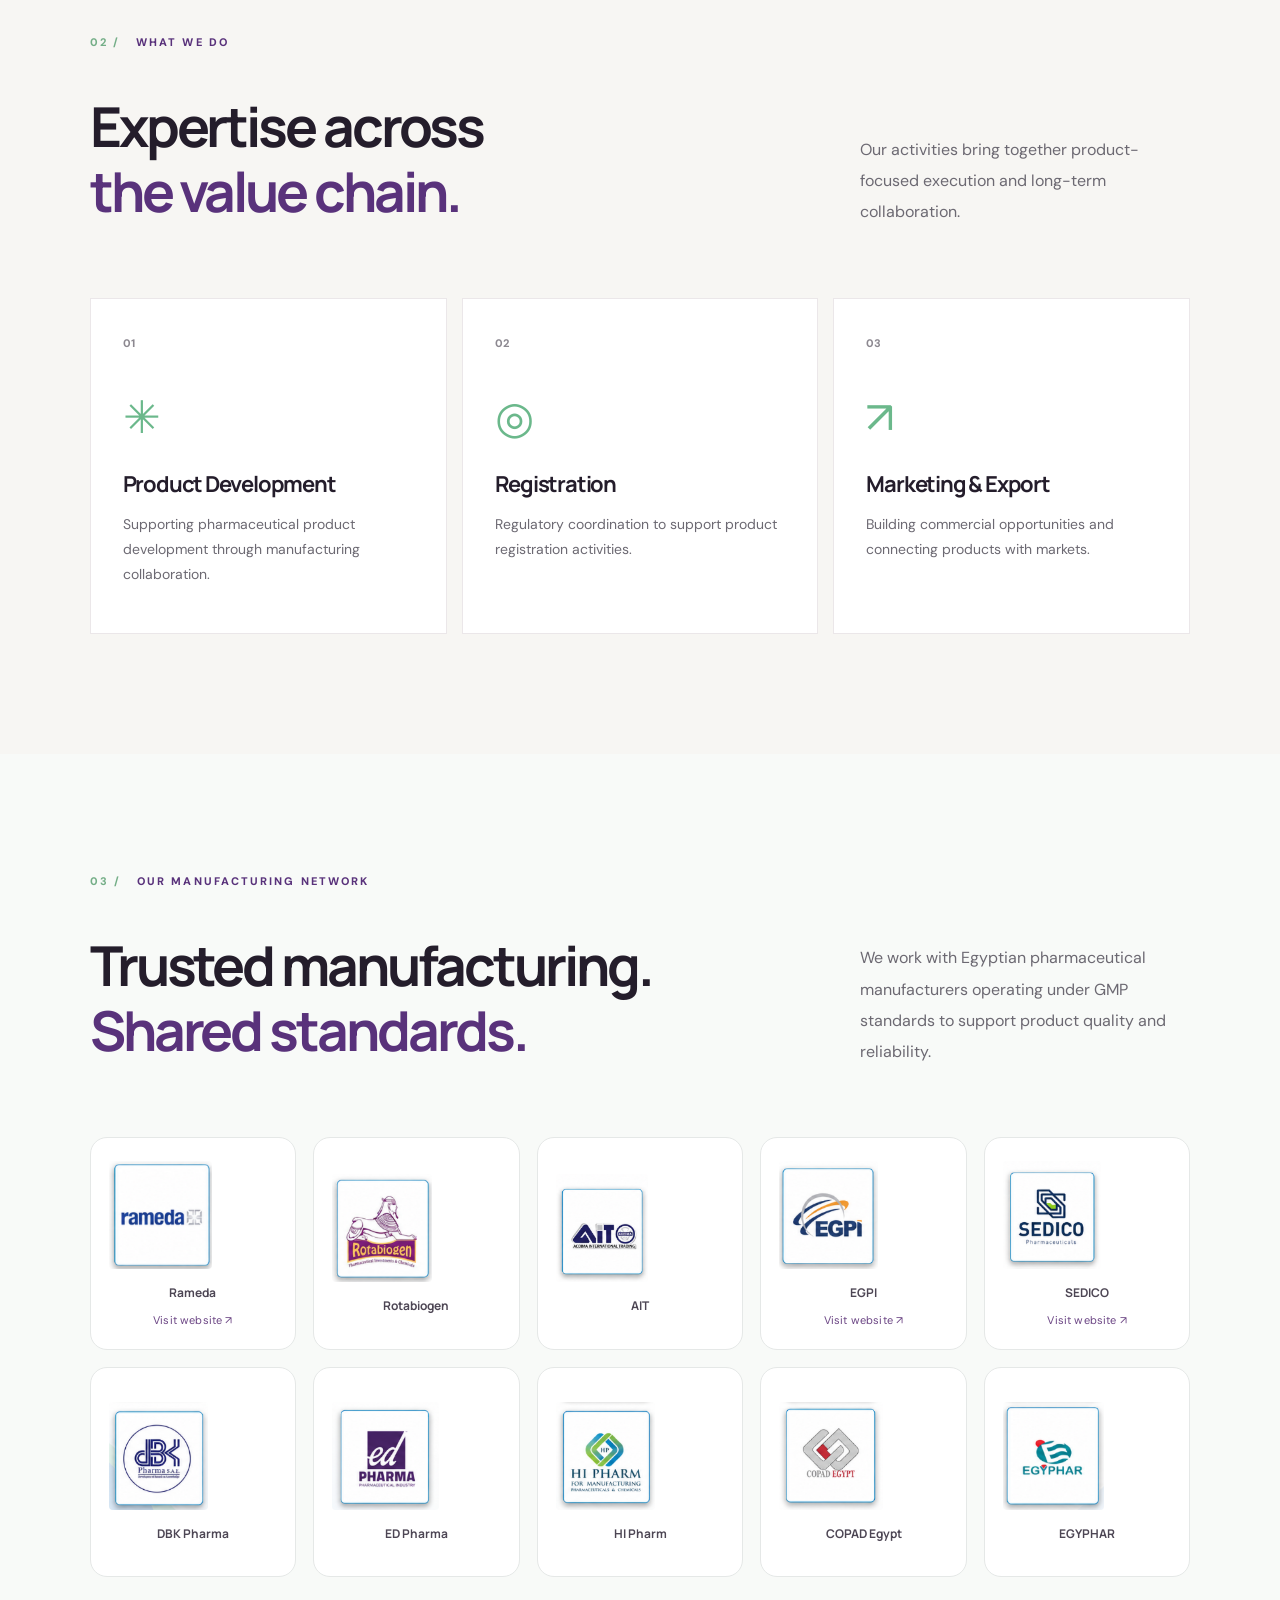
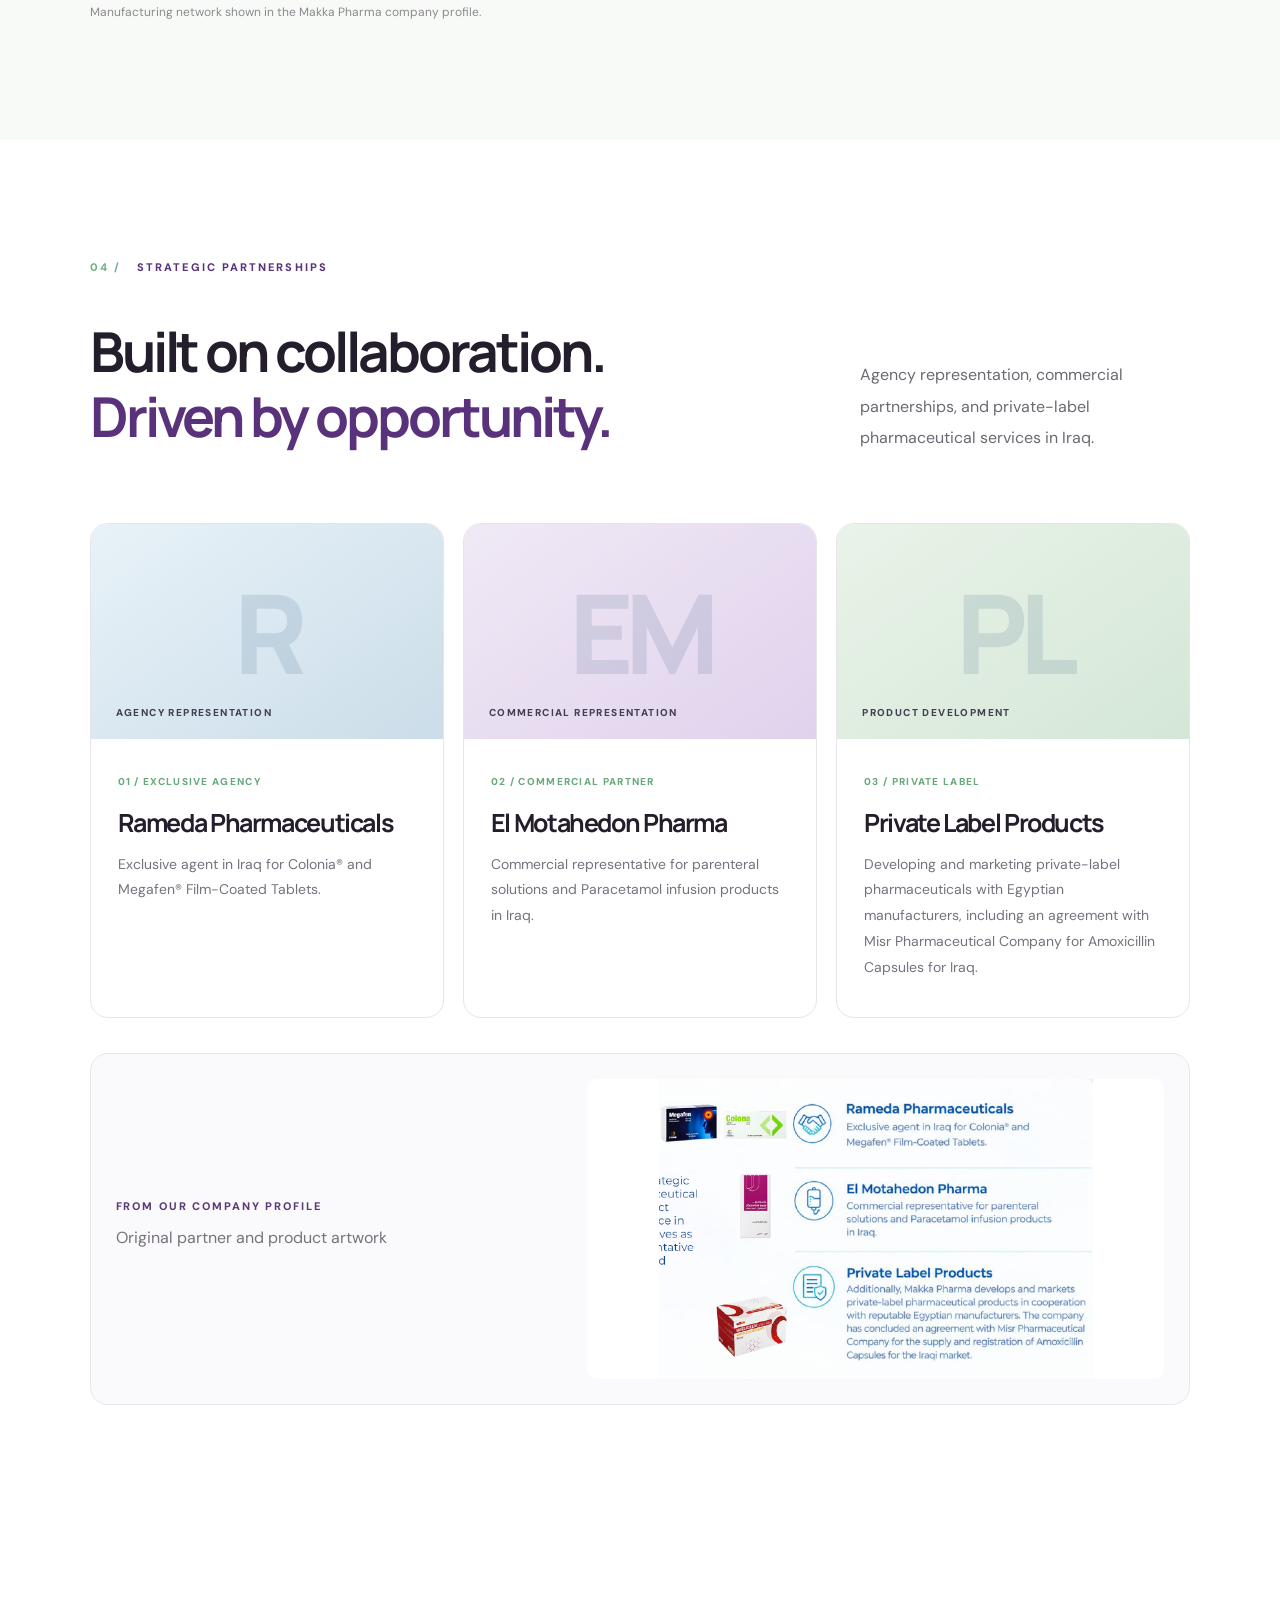
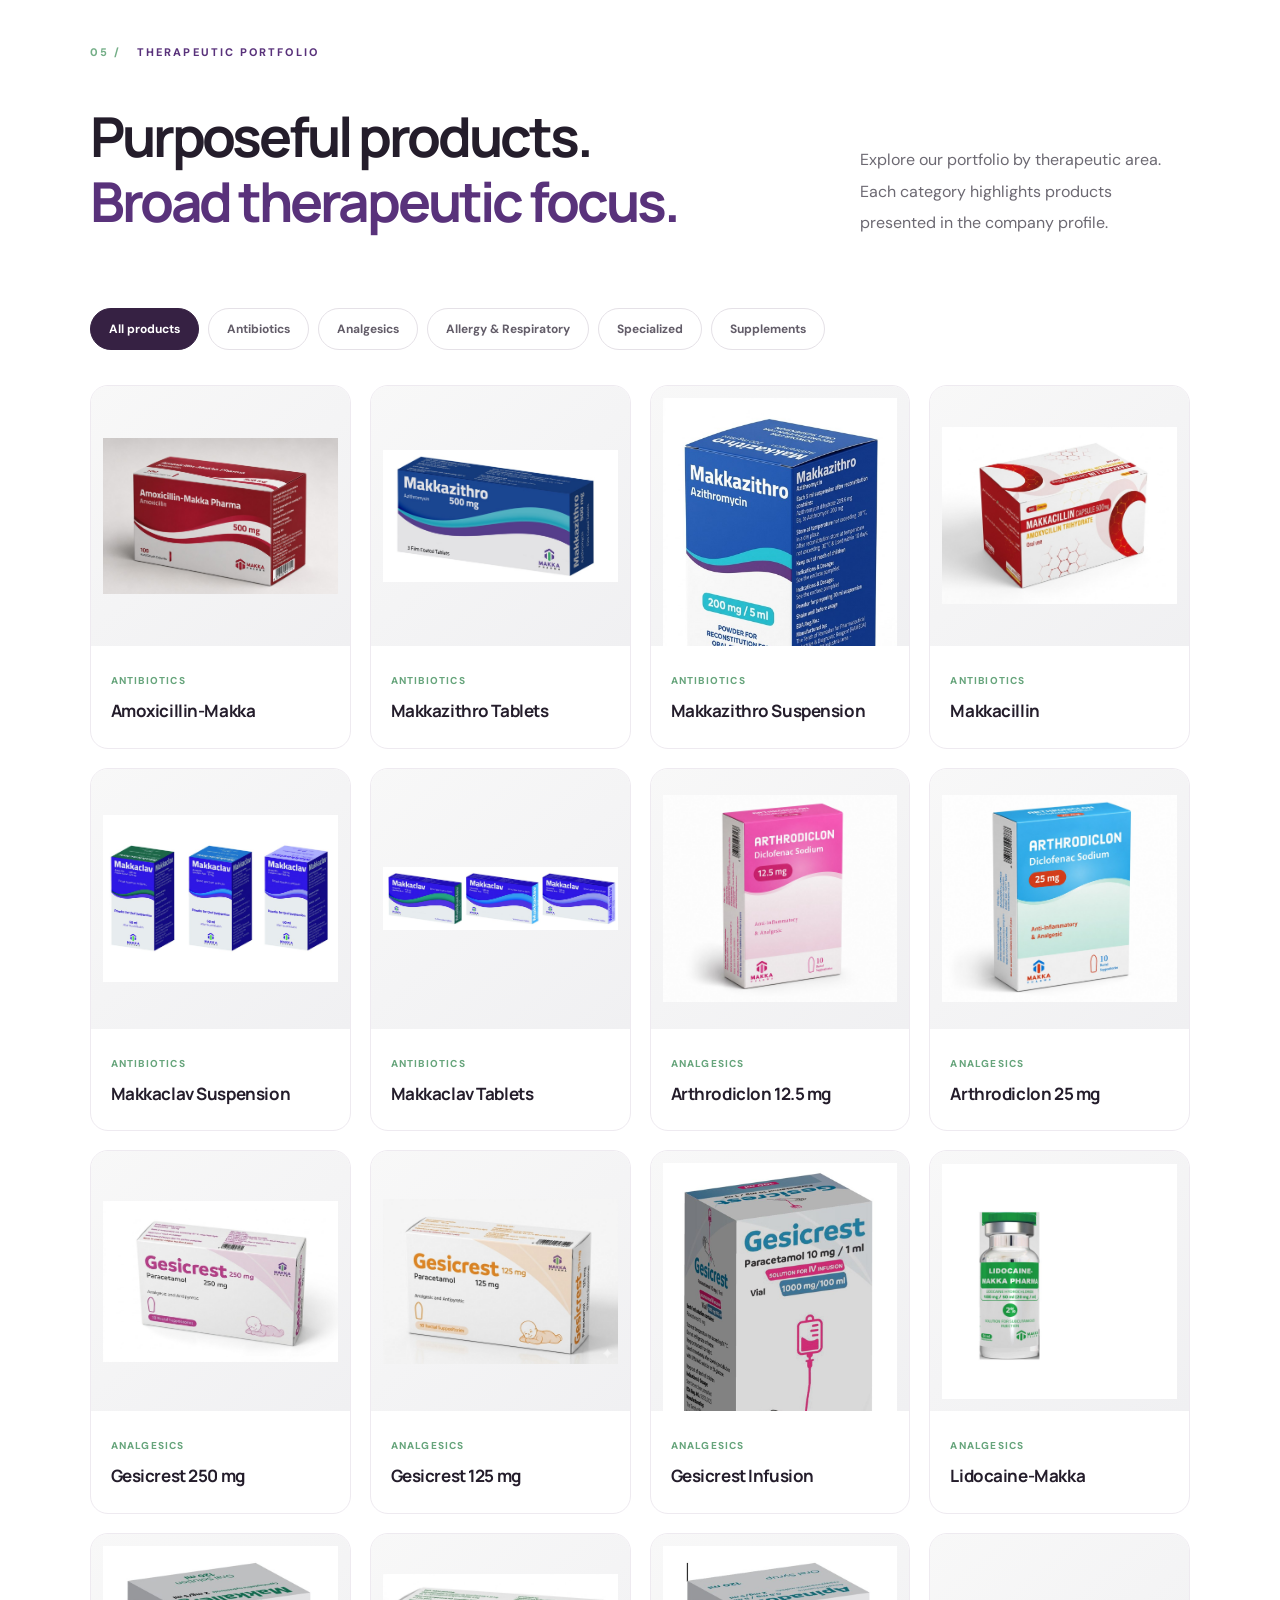
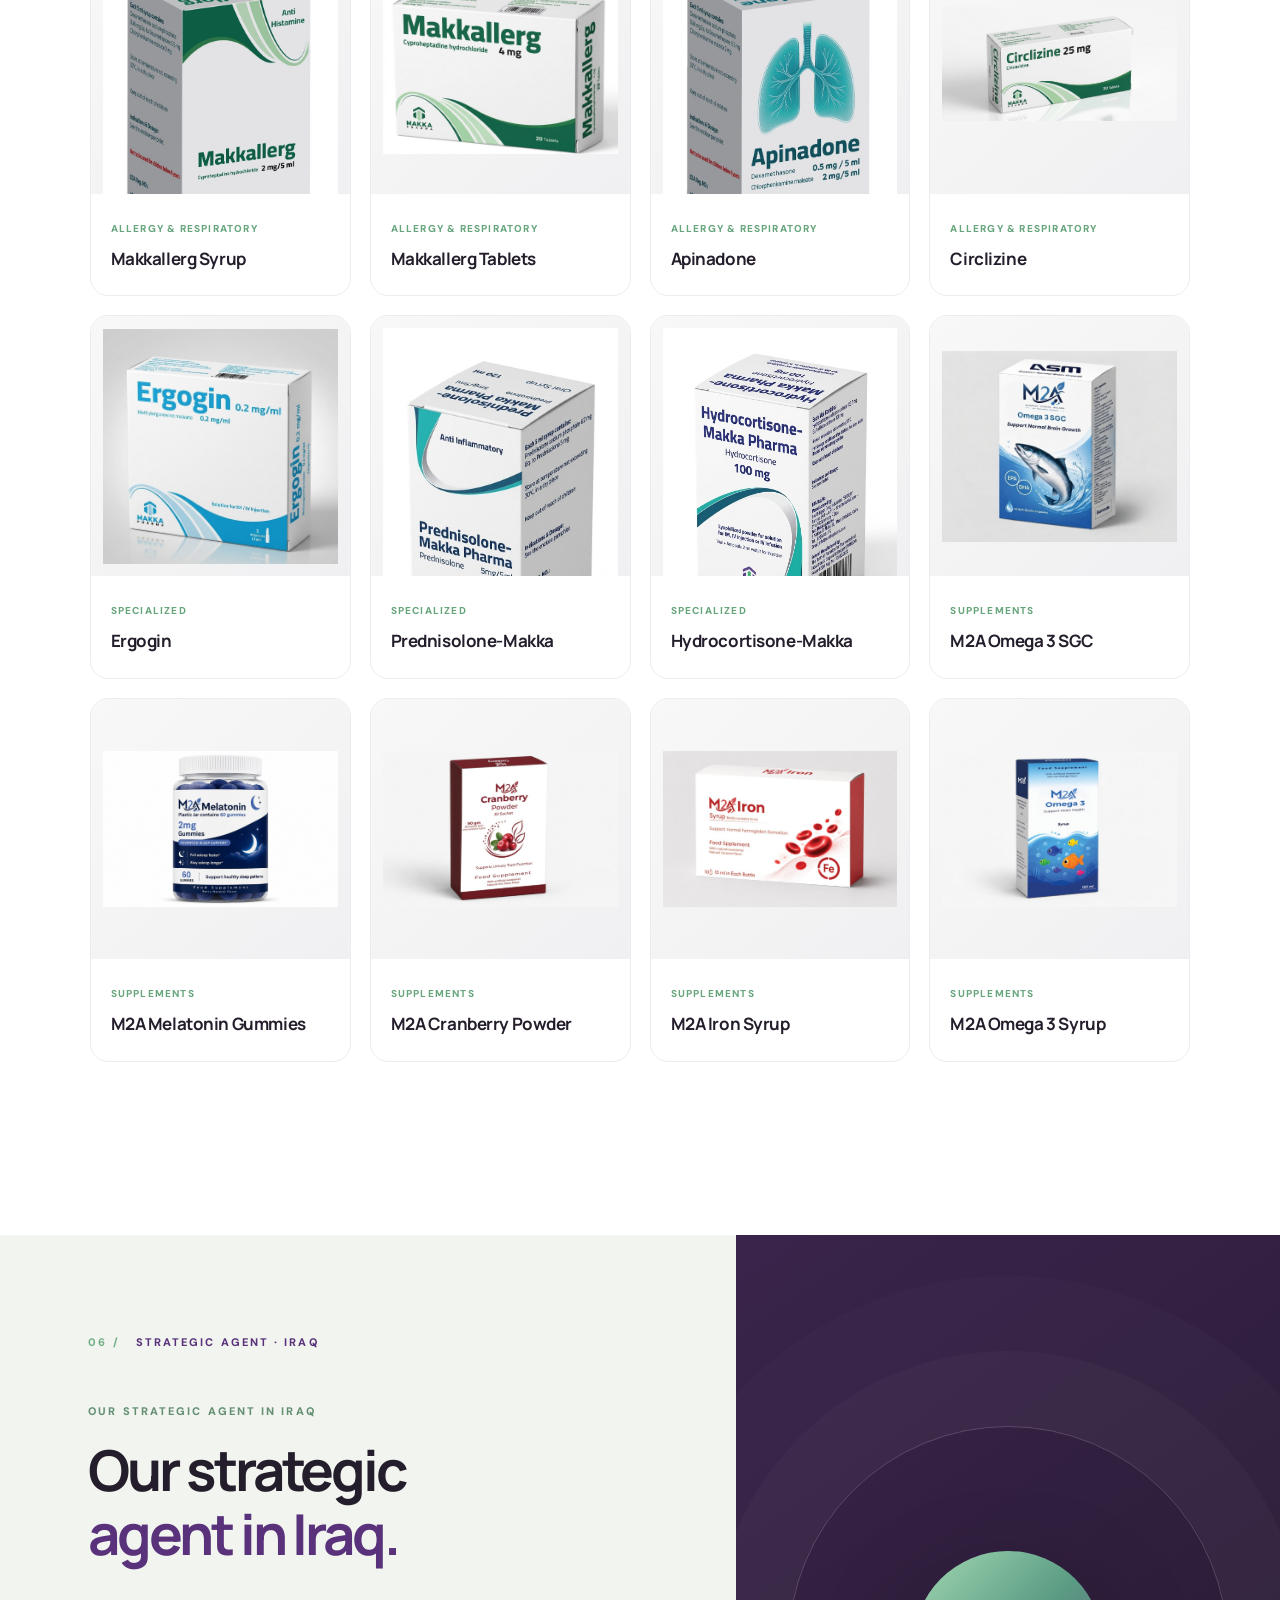
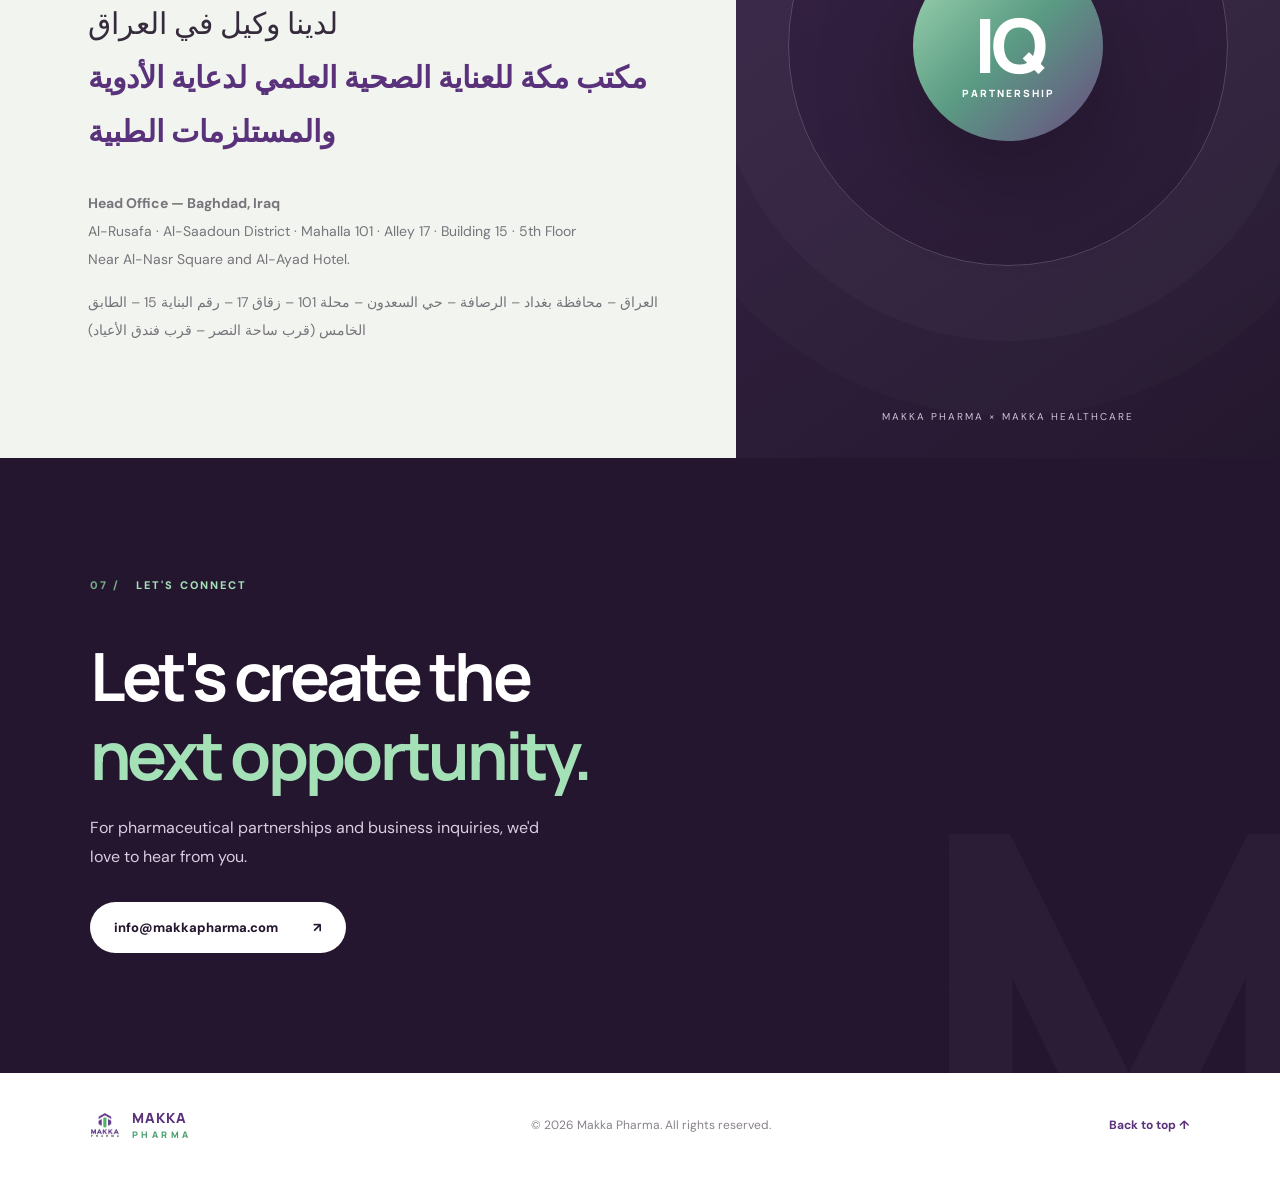
==== commit 2b7278f3: "Fix broken hero logo asset URL with fallback" ====
--- a/index.html
+++ b/index.html
@@ -1,6 +1,6 @@
 <!doctype html>
 <html lang="en"><head><meta charset="utf-8"><meta name="viewport" content="width=device-width,initial-scale=1"><meta name="theme-color" content="#23182d"><meta name="description" content="Makka Pharma — pharmaceutical development, registration, marketing and strategic partnerships."><title>Makka Pharma — Healthcare Through Partnership</title><link rel="preconnect" href="https://fonts.googleapis.com"><link rel="preconnect" href="https://fonts.gstatic.com" crossorigin><link href="https://fonts.googleapis.com/css2?family=DM+Sans:wght@400;500;600;700&family=Manrope:wght@400;500;600;700;800&display=swap" rel="stylesheet"><link rel="stylesheet" href="styles.css"></head>
-<body><header class="site-header"><a href="#home" class="brand" aria-label="Makka Pharma home"><img src="makka-logo-source.png.png" alt="Makka Pharma logo"><span>MAKKA<small>PHARMA</small></span></a><button class="menu-toggle" aria-label="Open menu" aria-expanded="false"><span></span><span></span></button><nav id="navigation" aria-label="Main navigation"><a href="#about">About</a><a href="#expertise">Expertise</a><a href="#manufacturing">Manufacturing</a><a href="#partnerships">Partnerships</a><a href="#portfolio">Portfolio</a><a class="nav-contact" href="#contact">Get in touch <span>↗</span></a></nav></header>
+<body><header class="site-header"><a href="#home" class="brand" aria-label="Makka Pharma home"><img src="https://raw.githubusercontent.com/chatgpt372005-debug/makka-pharma/main/makka-logo-source.png.png" alt="Makka Pharma logo" onerror="this.onerror=null;this.src='Makka%20(1).png'"><span>MAKKA<small>PHARMA</small></span></a><button class="menu-toggle" aria-label="Open menu" aria-expanded="false"><span></span><span></span></button><nav id="navigation" aria-label="Main navigation"><a href="#about">About</a><a href="#expertise">Expertise</a><a href="#manufacturing">Manufacturing</a><a href="#partnerships">Partnerships</a><a href="#portfolio">Portfolio</a><a class="nav-contact" href="#contact">Get in touch <span>↗</span></a></nav></header>
 <main><section class="hero" id="home"><div class="hero-grain"></div><div class="hero-ambient hero-ambient-one" aria-hidden="true"></div><div class="hero-ambient hero-ambient-two" aria-hidden="true"></div><div class="hero-content"><p class="kicker light-kicker"><span class="kicker-line"></span> MAKKA PHARMA · COMPANY PROFILE</p><h1>Better healthcare<br>starts with <em>stronger<br>partnerships.</em></h1><p class="hero-description">Connecting pharmaceutical expertise, quality-driven development, and meaningful commercial relationships.</p><div class="hero-actions"><a class="button button-white" href="#about">Discover our company <span>↗</span></a><a class="hero-secondary" href="#portfolio">Explore portfolio <span>↓</span></a></div></div><div class="hero-visual" aria-label="Makka Pharma brand mark"><div class="visual-ring ring-one"></div><div class="visual-ring ring-two"></div><div class="visual-core"><img src="makka-logo-source.png.png" alt="Makka Pharma logo"></div><span class="visual-tag">MAKKA / PHARMA</span></div><div class="hero-bottom"><span>PHARMACEUTICAL SOLUTIONS</span><span>SCROLL TO EXPLORE ↓</span></div></section>
 <section class="section intro reveal" id="about"><div class="section-label"><span class="index">01 /</span><span>WHO WE ARE</span></div><div class="intro-grid"><h2>Focused on quality.<br><em>Built on trust.</em></h2><div class="intro-copy"><p class="lead">Makka Pharma is a pharmaceutical company working across product development, registration, marketing, and export.</p><p>Through collaborations with pharmaceutical manufacturers and commercial partners, we support a diverse therapeutic portfolio and connect products with regional and international opportunities.</p><a class="inline-link" href="#expertise">Explore our capabilities <span>↗</span></a></div></div></section>
 <section class="section expertise-section" id="expertise"><div class="section-label reveal"><span class="index">02 /</span><span>WHAT WE DO</span></div><div class="section-heading reveal"><h2>Expertise across<br><em>the value chain.</em></h2><p>Our activities bring together product-focused execution and long-term collaboration.</p></div><div class="capability-grid"><article class="capability reveal"><span class="cap-num">01</span><div class="cap-symbol">✳</div><h3>Product Development</h3><p>Supporting pharmaceutical product development through manufacturing collaboration.</p></article><article class="capability reveal"><span class="cap-num">02</span><div class="cap-symbol">◎</div><h3>Registration</h3><p>Regulatory coordination to support product registration activities.</p></article><article class="capability reveal"><span class="cap-num">03</span><div class="cap-symbol">↗</div><h3>Marketing & Export</h3><p>Building commercial opportunities and connecting products with markets.</p></article></div></section>
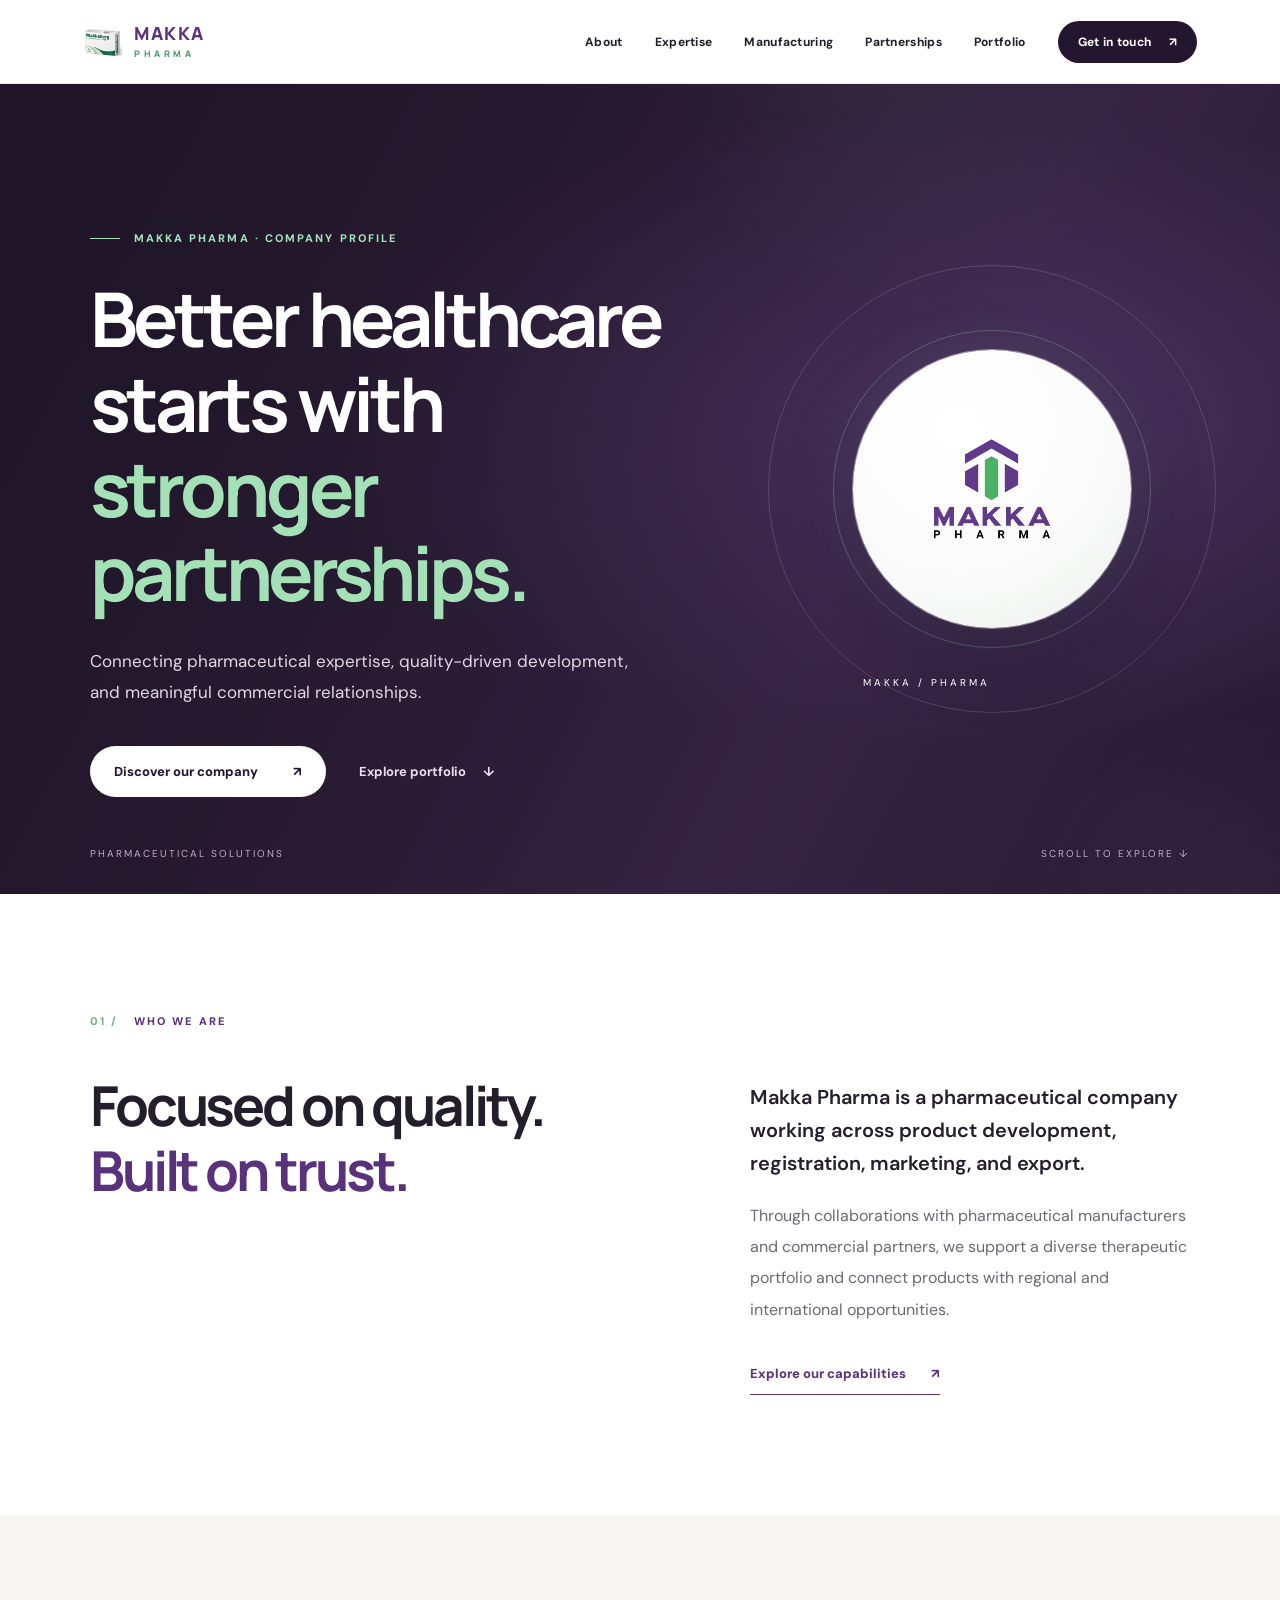
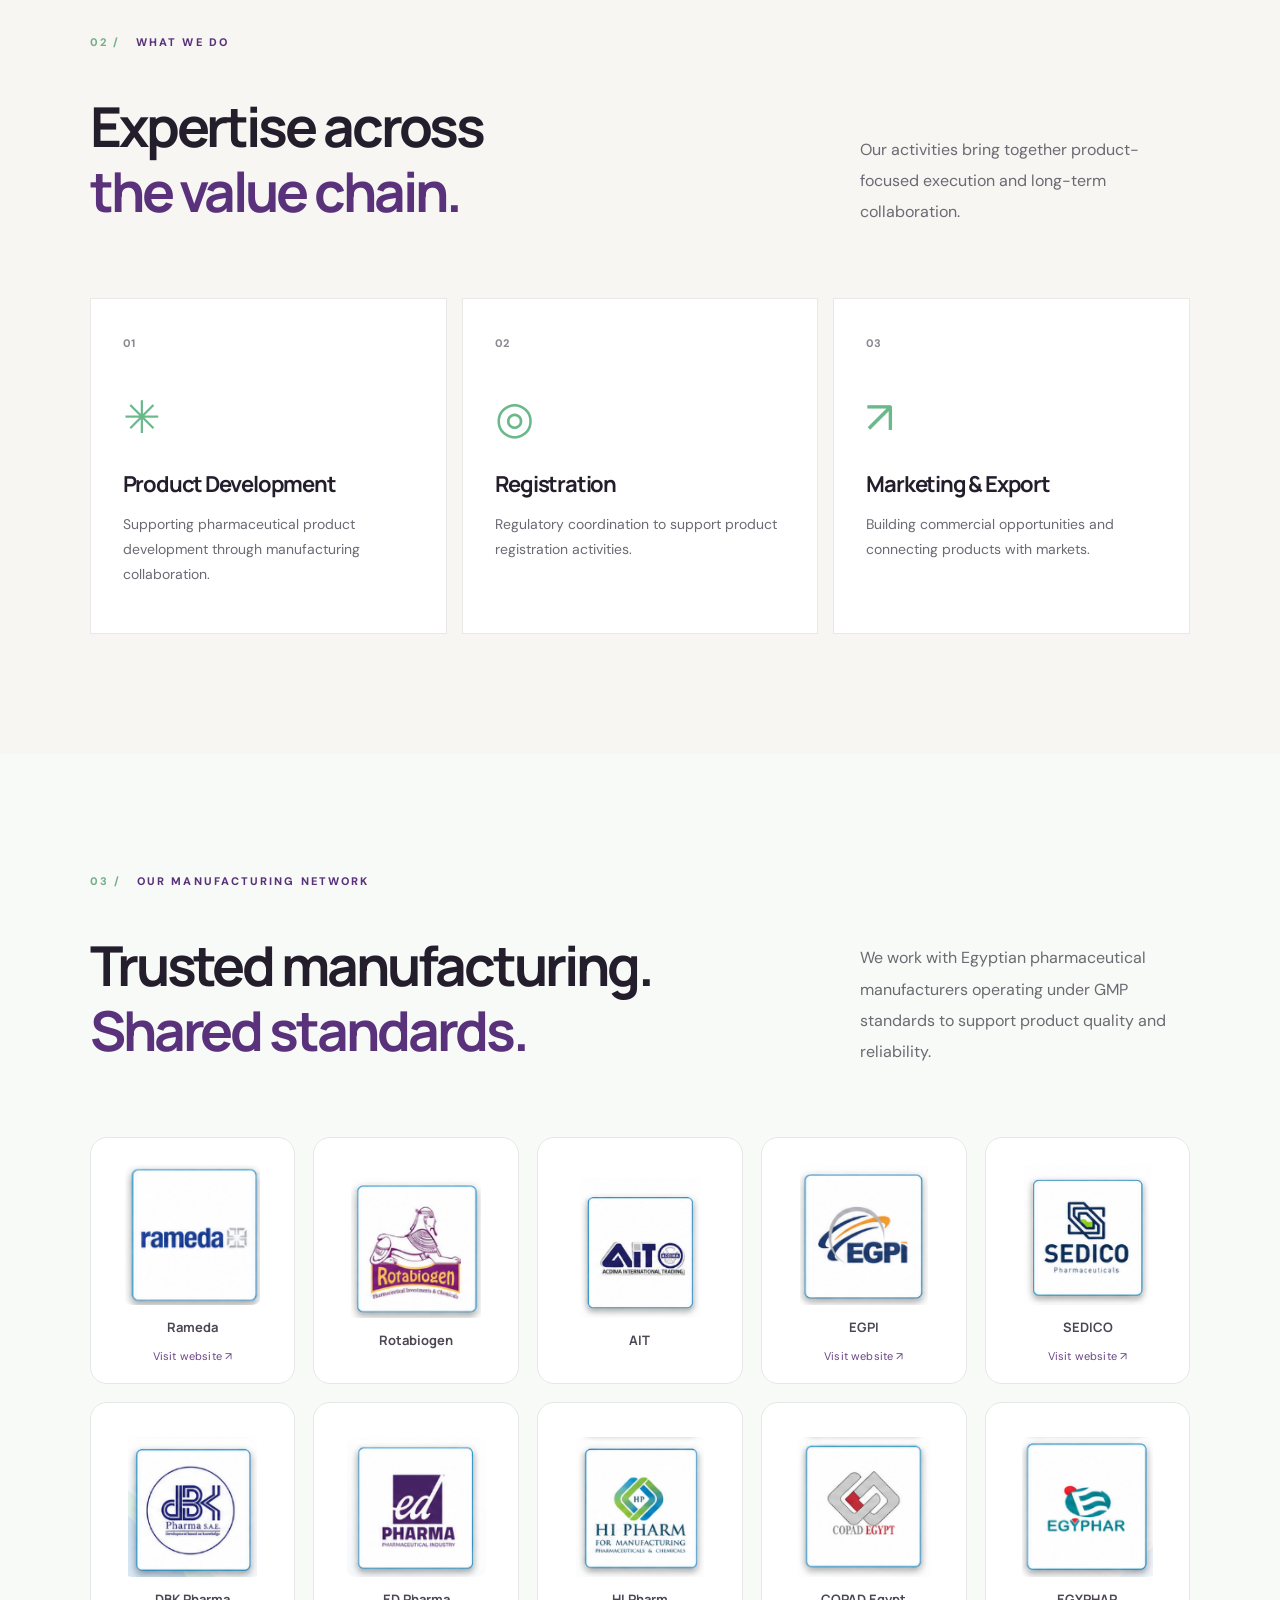
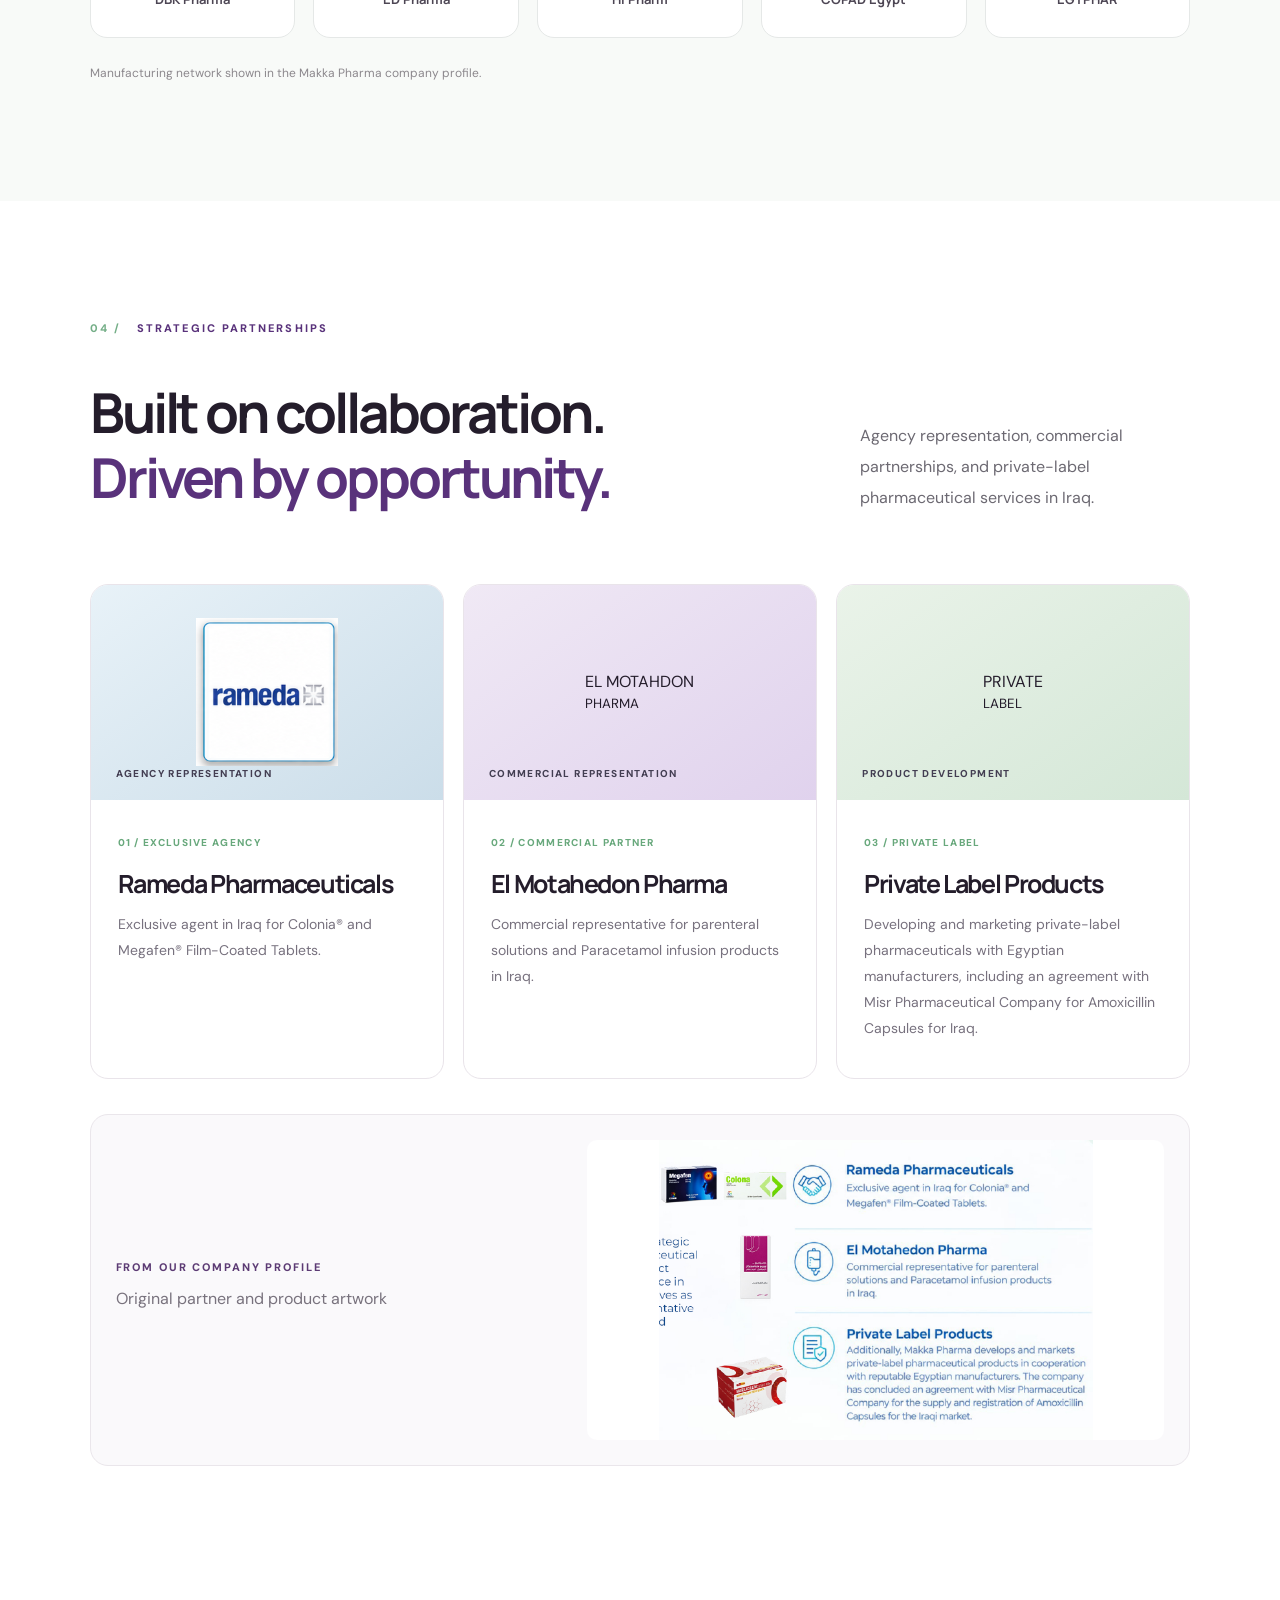
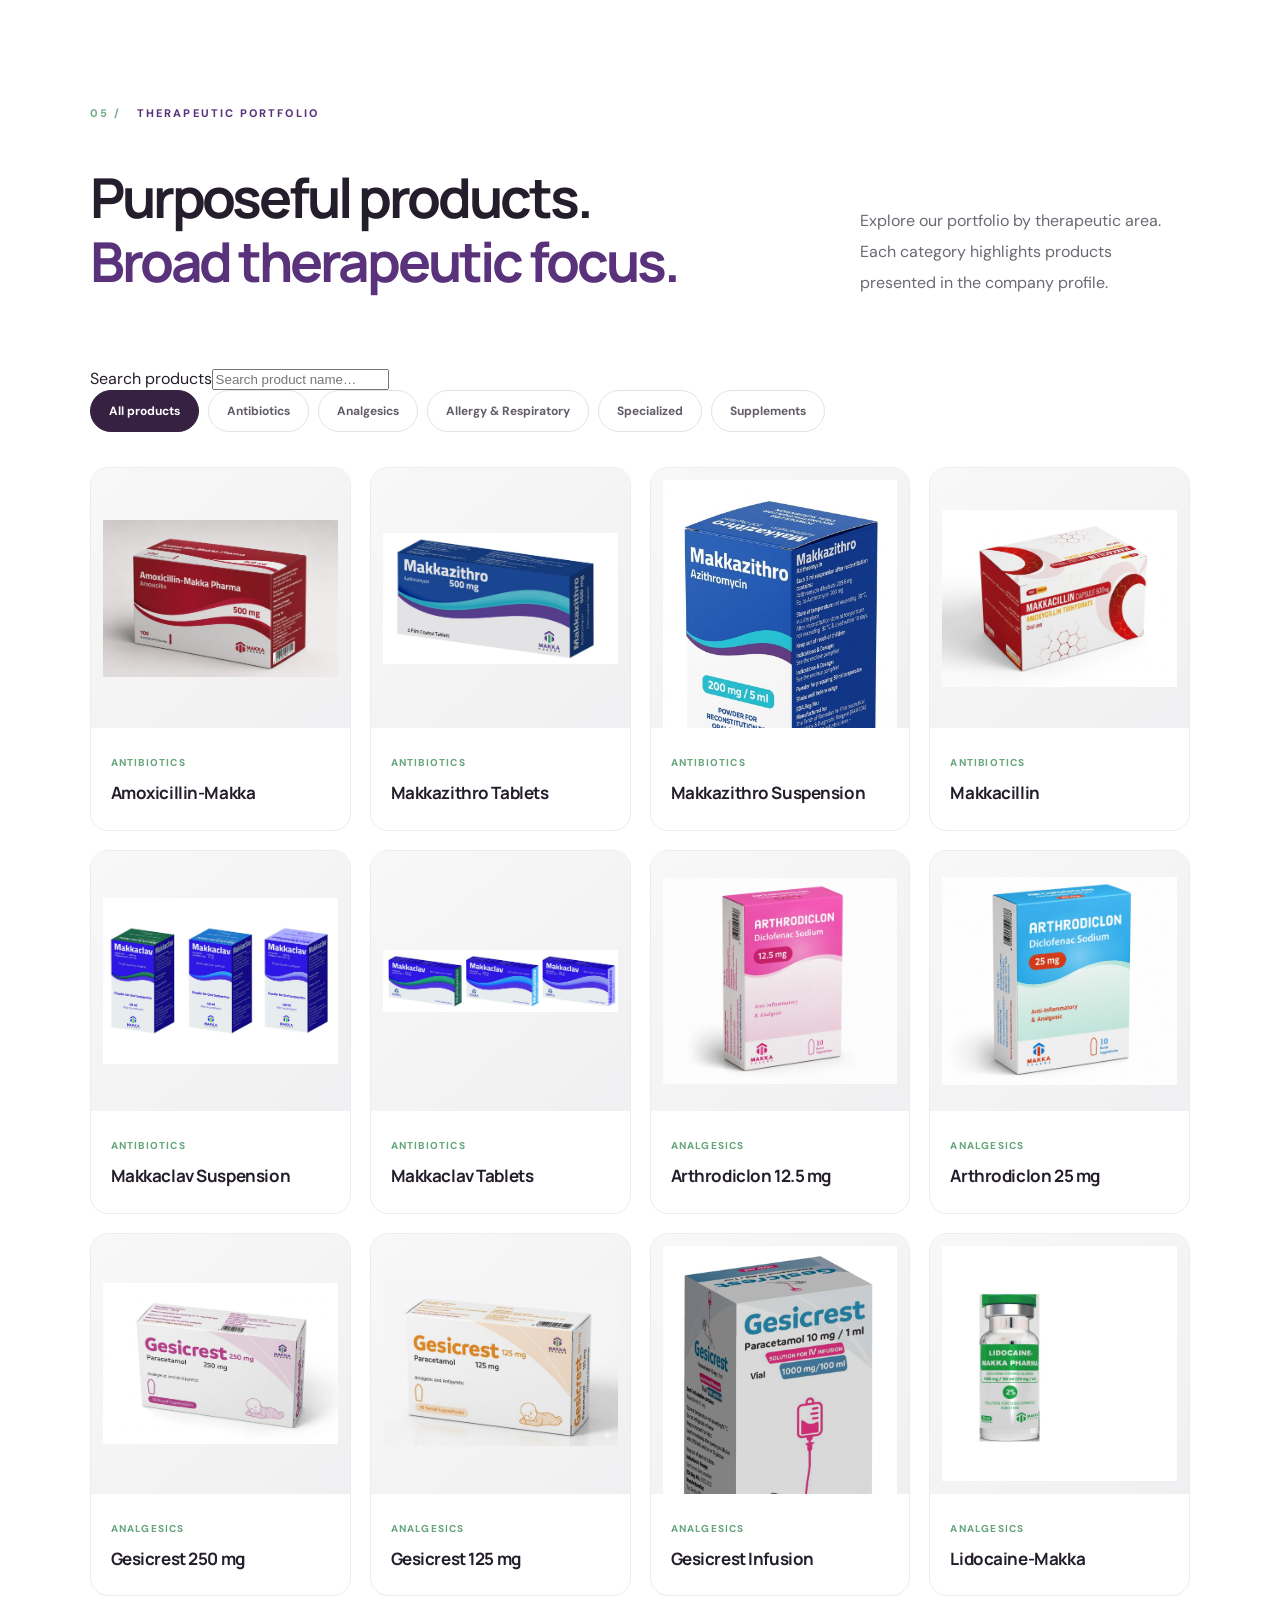
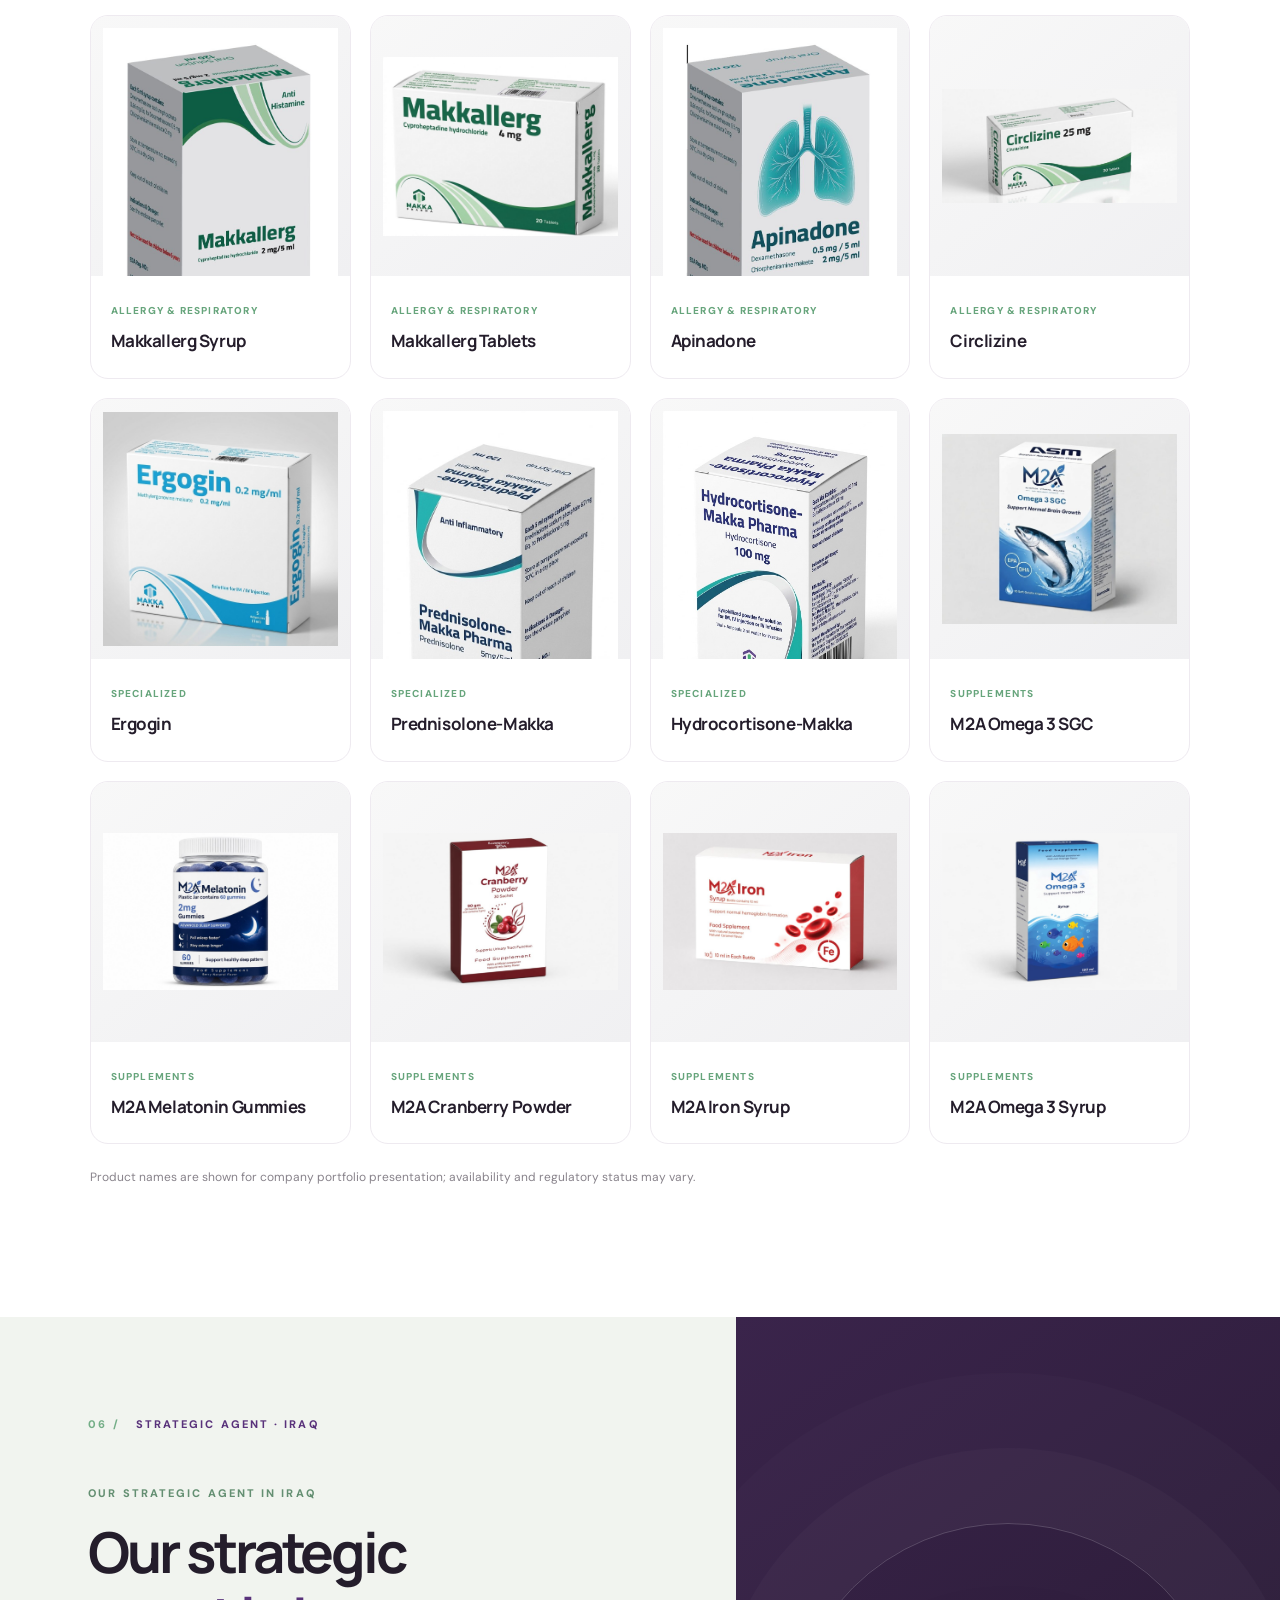
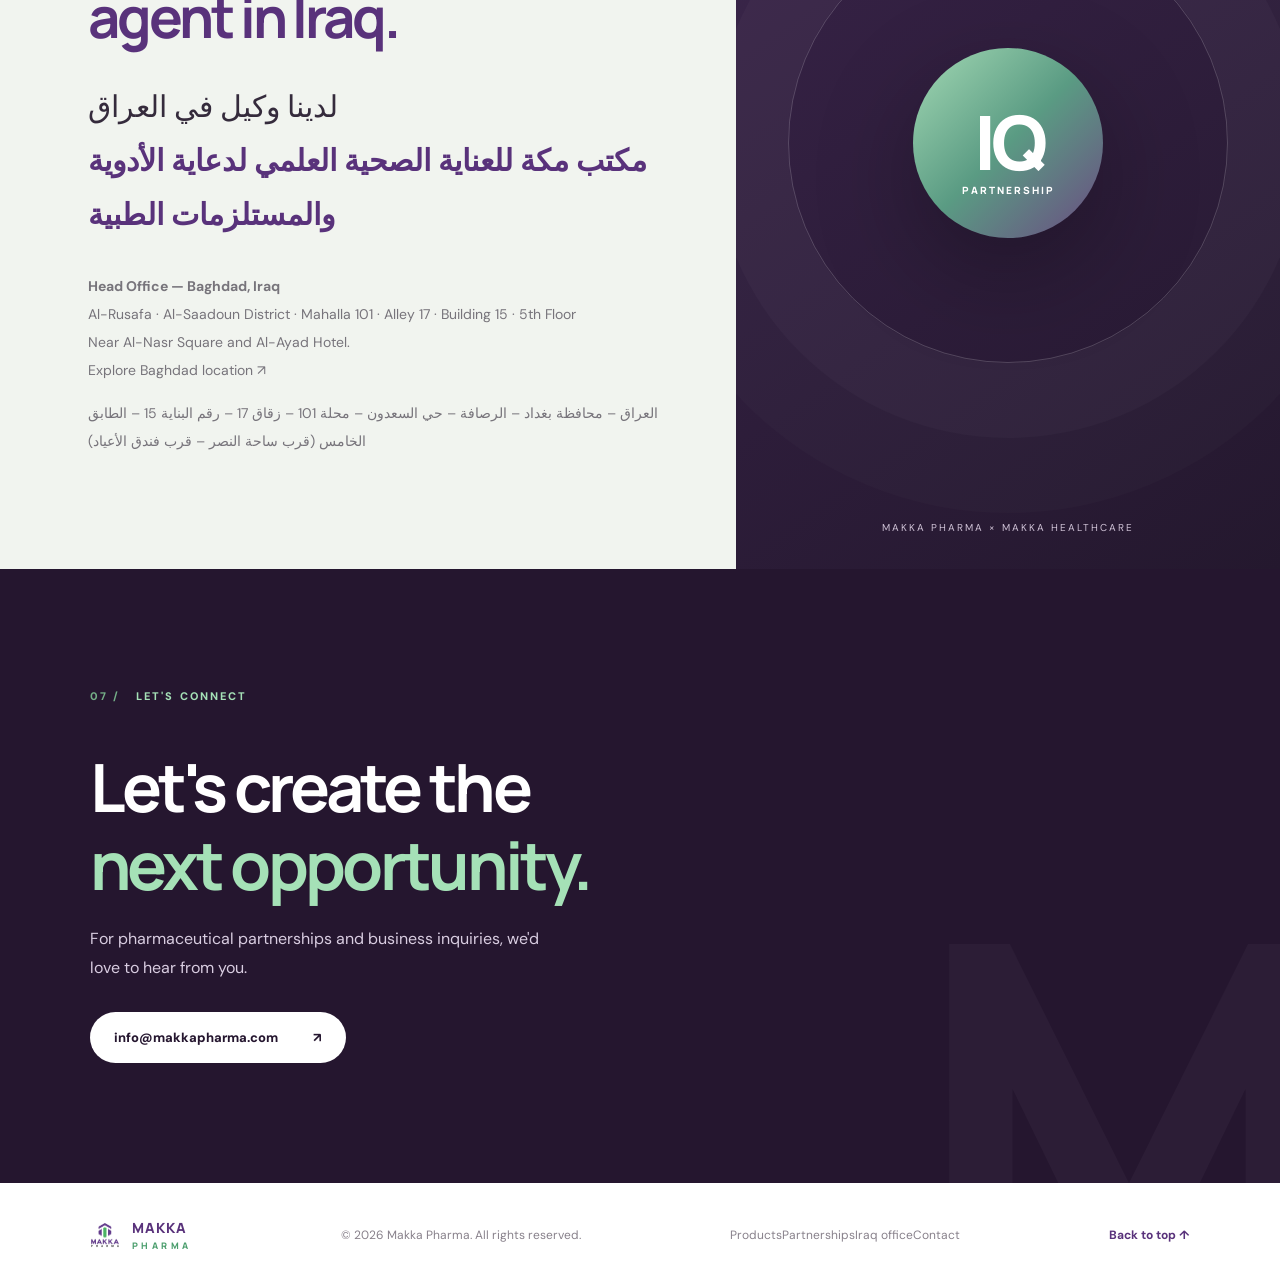
==== commit 4f94cc50: "Improve partnerships, add product search and details modal, Baghdad location and footer links" ====
--- a/index.html
+++ b/index.html
@@ -4,6 +4,6 @@
 <main><section class="hero" id="home"><div class="hero-grain"></div><div class="hero-ambient hero-ambient-one" aria-hidden="true"></div><div class="hero-ambient hero-ambient-two" aria-hidden="true"></div><div class="hero-content"><p class="kicker light-kicker"><span class="kicker-line"></span> MAKKA PHARMA · COMPANY PROFILE</p><h1>Better healthcare<br>starts with <em>stronger<br>partnerships.</em></h1><p class="hero-description">Connecting pharmaceutical expertise, quality-driven development, and meaningful commercial relationships.</p><div class="hero-actions"><a class="button button-white" href="#about">Discover our company <span>↗</span></a><a class="hero-secondary" href="#portfolio">Explore portfolio <span>↓</span></a></div></div><div class="hero-visual" aria-label="Makka Pharma brand mark"><div class="visual-ring ring-one"></div><div class="visual-ring ring-two"></div><div class="visual-core"><img src="makka-logo-source.png.png" alt="Makka Pharma logo"></div><span class="visual-tag">MAKKA / PHARMA</span></div><div class="hero-bottom"><span>PHARMACEUTICAL SOLUTIONS</span><span>SCROLL TO EXPLORE ↓</span></div></section>
 <section class="section intro reveal" id="about"><div class="section-label"><span class="index">01 /</span><span>WHO WE ARE</span></div><div class="intro-grid"><h2>Focused on quality.<br><em>Built on trust.</em></h2><div class="intro-copy"><p class="lead">Makka Pharma is a pharmaceutical company working across product development, registration, marketing, and export.</p><p>Through collaborations with pharmaceutical manufacturers and commercial partners, we support a diverse therapeutic portfolio and connect products with regional and international opportunities.</p><a class="inline-link" href="#expertise">Explore our capabilities <span>↗</span></a></div></div></section>
 <section class="section expertise-section" id="expertise"><div class="section-label reveal"><span class="index">02 /</span><span>WHAT WE DO</span></div><div class="section-heading reveal"><h2>Expertise across<br><em>the value chain.</em></h2><p>Our activities bring together product-focused execution and long-term collaboration.</p></div><div class="capability-grid"><article class="capability reveal"><span class="cap-num">01</span><div class="cap-symbol">✳</div><h3>Product Development</h3><p>Supporting pharmaceutical product development through manufacturing collaboration.</p></article><article class="capability reveal"><span class="cap-num">02</span><div class="cap-symbol">◎</div><h3>Registration</h3><p>Regulatory coordination to support product registration activities.</p></article><article class="capability reveal"><span class="cap-num">03</span><div class="cap-symbol">↗</div><h3>Marketing & Export</h3><p>Building commercial opportunities and connecting products with markets.</p></article></div></section>
-<section class="section manufacturing-section" id="manufacturing"><div class="section-label reveal"><span class="index">03 /</span><span>OUR MANUFACTURING NETWORK</span></div><div class="section-heading reveal"><h2>Trusted manufacturing.<br><em>Shared standards.</em></h2><p>We work with Egyptian pharmaceutical manufacturers operating under GMP standards to support product quality and reliability.</p></div><div class="manufacturer-grid"><a class="manufacturer-card reveal manufacturer-linked" href="https://ramedapharma.com/" target="_blank" rel="noopener noreferrer" aria-label="Visit Rameda official website"><div class="manufacturer-logo logo-0" role="img" aria-label="Rameda logo"><img src="rameda.png" alt="Rameda logo" loading="lazy" onerror="this.style.display='none'"></div><strong>Rameda</strong><span class="manufacturer-visit">Visit website ↗</span></a><div class="manufacturer-card reveal"><div class="manufacturer-logo logo-1" role="img" aria-label="Rotabiogen logo"><img src="rotabiogen.png" alt="Rotabiogen logo" loading="lazy" onerror="this.style.display='none'"></div><strong>Rotabiogen</strong></div><div class="manufacturer-card reveal"><div class="manufacturer-logo logo-2" role="img" aria-label="AIT logo"><img src="ait.png" alt="AIT logo" loading="lazy" onerror="this.style.display='none'"></div><strong>AIT</strong></div><a class="manufacturer-card reveal manufacturer-linked" href="https://www.egpi.cloud/" target="_blank" rel="noopener noreferrer" aria-label="Visit EGPI official website"><div class="manufacturer-logo logo-3" role="img" aria-label="EGPI logo"><img src="egpi.png" alt="EGPI logo" loading="lazy" onerror="this.style.display='none'"></div><strong>EGPI</strong><span class="manufacturer-visit">Visit website ↗</span></a><a class="manufacturer-card reveal manufacturer-linked" href="https://www.sedicopharma.com/" target="_blank" rel="noopener noreferrer" aria-label="Visit SEDICO official website"><div class="manufacturer-logo logo-4" role="img" aria-label="SEDICO logo"><img src="sedico.png" alt="SEDICO logo" loading="lazy" onerror="this.style.display='none'"></div><strong>SEDICO</strong><span class="manufacturer-visit">Visit website ↗</span></a><div class="manufacturer-card reveal"><div class="manufacturer-logo logo-5" role="img" aria-label="DBK Pharma logo"><img src="dbk-pharma.png" alt="DBK Pharma logo" loading="lazy" onerror="this.style.display='none'"></div><strong>DBK Pharma</strong></div><div class="manufacturer-card reveal"><div class="manufacturer-logo logo-6" role="img" aria-label="ED Pharma logo"><img src="ed-pharma.png" alt="ED Pharma logo" loading="lazy" onerror="this.style.display='none'"></div><strong>ED Pharma</strong></div><div class="manufacturer-card reveal"><div class="manufacturer-logo logo-7" role="img" aria-label="HI Pharm logo"><img src="hi-pharm.png" alt="HI Pharm logo" loading="lazy" onerror="this.style.display='none'"></div><strong>HI Pharm</strong></div><div class="manufacturer-card reveal"><div class="manufacturer-logo logo-8" role="img" aria-label="COPAD Egypt logo"><img src="copad-egypt.png" alt="COPAD Egypt logo" loading="lazy" onerror="this.style.display='none'"></div><strong>COPAD Egypt</strong></div><div class="manufacturer-card reveal"><div class="manufacturer-logo logo-9" role="img" aria-label="EGYPHAR logo"><img src="egyphar.png" alt="EGYPHAR logo" loading="lazy" onerror="this.style.display='none'"></div><strong>EGYPHAR</strong></div></div><p class="manufacturing-footnote">Manufacturing network shown in the Makka Pharma company profile.</p></section><section class="section partnership-premium" id="partnerships"><div class="section-label reveal"><span class="index">04 /</span><span>STRATEGIC PARTNERSHIPS</span></div><div class="section-heading reveal"><h2>Built on collaboration.<br><em>Driven by opportunity.</em></h2><p>Agency representation, commercial partnerships, and private-label pharmaceutical services in Iraq.</p></div><div class="partnership-cards"><article class="partnership-card reveal"><div class="partnership-card-visual visual-rameda"><span class="partner-initial">R</span><span class="partner-visual-tag">AGENCY REPRESENTATION</span></div><div class="partnership-card-body"><span class="partner-counter">01 / EXCLUSIVE AGENCY</span><h3>Rameda Pharmaceuticals</h3><p>Exclusive agent in Iraq for Colonia® and Megafen® Film-Coated Tablets.</p></div></article><article class="partnership-card reveal"><div class="partnership-card-visual visual-motahedon"><span class="partner-initial">EM</span><span class="partner-visual-tag">COMMERCIAL REPRESENTATION</span></div><div class="partnership-card-body"><span class="partner-counter">02 / COMMERCIAL PARTNER</span><h3>El Motahedon Pharma</h3><p>Commercial representative for parenteral solutions and Paracetamol infusion products in Iraq.</p></div></article><article class="partnership-card reveal"><div class="partnership-card-visual visual-private"><span class="partner-initial">PL</span><span class="partner-visual-tag">PRODUCT DEVELOPMENT</span></div><div class="partnership-card-body"><span class="partner-counter">03 / PRIVATE LABEL</span><h3>Private Label Products</h3><p>Developing and marketing private-label pharmaceuticals with Egyptian manufacturers, including an agreement with Misr Pharmaceutical Company for Amoxicillin Capsules for Iraq.</p></div></article></div><div class="partnership-source reveal"><div><span>FROM OUR COMPANY PROFILE</span><p>Original partner and product artwork</p></div><img src="partnerships.png" alt="Makka Pharma partnership products and company logos" loading="lazy"></div></section><section class="section portfolio-section" id="portfolio"><div class="section-label reveal"><span class="index">05 /</span><span>THERAPEUTIC PORTFOLIO</span></div><div class="section-heading reveal"><h2>Purposeful products.<br><em>Broad therapeutic focus.</em></h2><p>Explore our portfolio by therapeutic area. Each category highlights products presented in the company profile.</p></div><div class="product-filters" role="group" aria-label="Filter products"><button class="product-filter active" type="button" data-filter="All products" aria-pressed="true">All products</button><button class="product-filter" type="button" data-filter="Antibiotics" aria-pressed="false">Antibiotics</button><button class="product-filter" type="button" data-filter="Analgesics" aria-pressed="false">Analgesics</button><button class="product-filter" type="button" data-filter="Allergy & Respiratory" aria-pressed="false">Allergy & Respiratory</button><button class="product-filter" type="button" data-filter="Specialized" aria-pressed="false">Specialized</button><button class="product-filter" type="button" data-filter="Supplements" aria-pressed="false">Supplements</button></div><div class="product-showcase-grid"><article class="product-showcase-card reveal" data-category="Antibiotics"><div class="product-photo"><img src="amoxicillin-makka.jpg" alt="Amoxicillin-Makka product packaging" loading="lazy" onerror="this.closest('.product-showcase-card').classList.add('image-pending')"></div><div class="product-caption"><span>Antibiotics</span><h3>Amoxicillin-Makka</h3></div></article><article class="product-showcase-card reveal" data-category="Antibiotics"><div class="product-photo"><img src="makkazithro-tablets.jpg" alt="Makkazithro Tablets product packaging" loading="lazy" onerror="this.closest('.product-showcase-card').classList.add('image-pending')"></div><div class="product-caption"><span>Antibiotics</span><h3>Makkazithro Tablets</h3></div></article><article class="product-showcase-card reveal" data-category="Antibiotics"><div class="product-photo"><img src="makkazithro-suspension.jpg" alt="Makkazithro Suspension product packaging" loading="lazy" onerror="this.closest('.product-showcase-card').classList.add('image-pending')"></div><div class="product-caption"><span>Antibiotics</span><h3>Makkazithro Suspension</h3></div></article><article class="product-showcase-card reveal" data-category="Antibiotics"><div class="product-photo"><img src="makkacillin.jpg" alt="Makkacillin product packaging" loading="lazy" onerror="this.closest('.product-showcase-card').classList.add('image-pending')"></div><div class="product-caption"><span>Antibiotics</span><h3>Makkacillin</h3></div></article><article class="product-showcase-card reveal" data-category="Antibiotics"><div class="product-photo"><img src="makkaclav-suspension.jpg" alt="Makkaclav Suspension product packaging" loading="lazy" onerror="this.closest('.product-showcase-card').classList.add('image-pending')"></div><div class="product-caption"><span>Antibiotics</span><h3>Makkaclav Suspension</h3></div></article><article class="product-showcase-card reveal" data-category="Antibiotics"><div class="product-photo"><img src="makkaclav-tablets.jpg" alt="Makkaclav Tablets product packaging" loading="lazy" onerror="this.closest('.product-showcase-card').classList.add('image-pending')"></div><div class="product-caption"><span>Antibiotics</span><h3>Makkaclav Tablets</h3></div></article><article class="product-showcase-card reveal" data-category="Analgesics"><div class="product-photo"><img src="arthrodiclon-12-5.jpg" alt="Arthrodiclon 12.5 mg product packaging" loading="lazy" onerror="this.closest('.product-showcase-card').classList.add('image-pending')"></div><div class="product-caption"><span>Analgesics</span><h3>Arthrodiclon 12.5 mg</h3></div></article><article class="product-showcase-card reveal" data-category="Analgesics"><div class="product-photo"><img src="arthrodiclon-25.jpg" alt="Arthrodiclon 25 mg product packaging" loading="lazy" onerror="this.closest('.product-showcase-card').classList.add('image-pending')"></div><div class="product-caption"><span>Analgesics</span><h3>Arthrodiclon 25 mg</h3></div></article><article class="product-showcase-card reveal" data-category="Analgesics"><div class="product-photo"><img src="gesicrest-250.jpg" alt="Gesicrest 250 mg product packaging" loading="lazy" onerror="this.closest('.product-showcase-card').classList.add('image-pending')"></div><div class="product-caption"><span>Analgesics</span><h3>Gesicrest 250 mg</h3></div></article><article class="product-showcase-card reveal" data-category="Analgesics"><div class="product-photo"><img src="gesicrest-125.jpg" alt="Gesicrest 125 mg product packaging" loading="lazy" onerror="this.closest('.product-showcase-card').classList.add('image-pending')"></div><div class="product-caption"><span>Analgesics</span><h3>Gesicrest 125 mg</h3></div></article><article class="product-showcase-card reveal" data-category="Analgesics"><div class="product-photo"><img src="gesicrest-infusion.jpg" alt="Gesicrest Infusion product packaging" loading="lazy" onerror="this.closest('.product-showcase-card').classList.add('image-pending')"></div><div class="product-caption"><span>Analgesics</span><h3>Gesicrest Infusion</h3></div></article><article class="product-showcase-card reveal" data-category="Analgesics"><div class="product-photo"><img src="lidocaine.jpg" alt="Lidocaine-Makka product packaging" loading="lazy" onerror="this.closest('.product-showcase-card').classList.add('image-pending')"></div><div class="product-caption"><span>Analgesics</span><h3>Lidocaine-Makka</h3></div></article><article class="product-showcase-card reveal" data-category="Allergy & Respiratory"><div class="product-photo"><img src="makkallerg-syrup.jpg" alt="Makkallerg Syrup product packaging" loading="lazy" onerror="this.closest('.product-showcase-card').classList.add('image-pending')"></div><div class="product-caption"><span>Allergy & Respiratory</span><h3>Makkallerg Syrup</h3></div></article><article class="product-showcase-card reveal" data-category="Allergy & Respiratory"><div class="product-photo"><img src="makkallerg-tablets.jpg" alt="Makkallerg Tablets product packaging" loading="lazy" onerror="this.closest('.product-showcase-card').classList.add('image-pending')"></div><div class="product-caption"><span>Allergy & Respiratory</span><h3>Makkallerg Tablets</h3></div></article><article class="product-showcase-card reveal" data-category="Allergy & Respiratory"><div class="product-photo"><img src="apinadone.jpg" alt="Apinadone product packaging" loading="lazy" onerror="this.closest('.product-showcase-card').classList.add('image-pending')"></div><div class="product-caption"><span>Allergy & Respiratory</span><h3>Apinadone</h3></div></article><article class="product-showcase-card reveal" data-category="Allergy & Respiratory"><div class="product-photo"><img src="circlizine.jpg" alt="Circlizine product packaging" loading="lazy" onerror="this.closest('.product-showcase-card').classList.add('image-pending')"></div><div class="product-caption"><span>Allergy & Respiratory</span><h3>Circlizine</h3></div></article><article class="product-showcase-card reveal" data-category="Specialized"><div class="product-photo"><img src="ergogin.jpg" alt="Ergogin product packaging" loading="lazy" onerror="this.closest('.product-showcase-card').classList.add('image-pending')"></div><div class="product-caption"><span>Specialized</span><h3>Ergogin</h3></div></article><article class="product-showcase-card reveal" data-category="Specialized"><div class="product-photo"><img src="prednisolone.jpg" alt="Prednisolone-Makka product packaging" loading="lazy" onerror="this.closest('.product-showcase-card').classList.add('image-pending')"></div><div class="product-caption"><span>Specialized</span><h3>Prednisolone-Makka</h3></div></article><article class="product-showcase-card reveal" data-category="Specialized"><div class="product-photo"><img src="hydrocortisone.jpg" alt="Hydrocortisone-Makka product packaging" loading="lazy" onerror="this.closest('.product-showcase-card').classList.add('image-pending')"></div><div class="product-caption"><span>Specialized</span><h3>Hydrocortisone-Makka</h3></div></article><article class="product-showcase-card reveal" data-category="Supplements"><div class="product-photo"><img src="omega-3-sgc.jpg" alt="M2A Omega 3 SGC product packaging" loading="lazy" onerror="this.closest('.product-showcase-card').classList.add('image-pending')"></div><div class="product-caption"><span>Supplements</span><h3>M2A Omega 3 SGC</h3></div></article><article class="product-showcase-card reveal" data-category="Supplements"><div class="product-photo"><img src="melatonin-gummies.jpg" alt="M2A Melatonin Gummies product packaging" loading="lazy" onerror="this.closest('.product-showcase-card').classList.add('image-pending')"></div><div class="product-caption"><span>Supplements</span><h3>M2A Melatonin Gummies</h3></div></article><article class="product-showcase-card reveal" data-category="Supplements"><div class="product-photo"><img src="cranberry-powder.jpg" alt="M2A Cranberry Powder product packaging" loading="lazy" onerror="this.closest('.product-showcase-card').classList.add('image-pending')"></div><div class="product-caption"><span>Supplements</span><h3>M2A Cranberry Powder</h3></div></article><article class="product-showcase-card reveal" data-category="Supplements"><div class="product-photo"><img src="iron-syrup.jpg" alt="M2A Iron Syrup product packaging" loading="lazy" onerror="this.closest('.product-showcase-card').classList.add('image-pending')"></div><div class="product-caption"><span>Supplements</span><h3>M2A Iron Syrup</h3></div></article><article class="product-showcase-card reveal" data-category="Supplements"><div class="product-photo"><img src="omega-3-syrup.jpg" alt="M2A Omega 3 Syrup product packaging" loading="lazy" onerror="this.closest('.product-showcase-card').classList.add('image-pending')"></div><div class="product-caption"><span>Supplements</span><h3>M2A Omega 3 Syrup</h3></div></article></div><p class="portfolio-note reveal">Product names are shown for company portfolio presentation; availability and regulatory status may vary.</p></section>
-<section class="iraq-feature" id="iraq-agent"><div class="iraq-feature-copy reveal"><div class="section-label"><span class="index">06 /</span><span>STRATEGIC AGENT · IRAQ</span></div><p class="iraq-feature-overline">OUR STRATEGIC AGENT IN IRAQ</p><h2>Our strategic<br><em>agent in Iraq.</em></h2><p class="iraq-arabic" lang="ar" dir="rtl">لدينا وكيل في العراق<br><strong>مكتب مكة للعناية الصحية العلمي لدعاية الأدوية والمستلزمات الطبية</strong></p><p class="iraq-feature-caption"><strong>Head Office — Baghdad, Iraq</strong><br>Al-Rusafa · Al-Saadoun District · Mahalla 101 · Alley 17 · Building 15 · 5th Floor<br>Near Al-Nasr Square and Al-Ayad Hotel.<br><span lang="ar" dir="rtl">العراق – محافظة بغداد – الرصافة – حي السعدون – محلة 101 – زقاق 17 – رقم البناية 15 – الطابق الخامس (قرب ساحة النصر – قرب فندق الأعياد)</span></p></div><div class="iraq-feature-graphic" aria-hidden="true"><div class="iraq-halo"></div><div class="iraq-emblem">IQ<span>PARTNERSHIP</span></div><span class="iraq-graphic-caption">MAKKA PHARMA × MAKKA HEALTHCARE</span></div></section><section class="contact-section" id="contact"><div class="contact-inner reveal"><div class="section-label"><span class="index">07 /</span><span>LET'S CONNECT</span></div><h2>Let's create the<br><em>next opportunity.</em></h2><p>For pharmaceutical partnerships and business inquiries, we'd love to hear from you.</p><a class="button button-white" href="mailto:info@makkapharma.com">info@makkapharma.com <span>↗</span></a></div><div class="contact-decoration" aria-hidden="true">M</div></section></main>
-<footer><a class="brand footer-brand" href="#home"><img src="makka-logo-source.png.png" alt=""><span>MAKKA<small>PHARMA</small></span></a><span>© <span id="year"></span> Makka Pharma. All rights reserved.</span><a href="#home" class="back-top">Back to top ↑</a></footer><script src="script.js"></script></body></html>+<section class="section manufacturing-section" id="manufacturing"><div class="section-label reveal"><span class="index">03 /</span><span>OUR MANUFACTURING NETWORK</span></div><div class="section-heading reveal"><h2>Trusted manufacturing.<br><em>Shared standards.</em></h2><p>We work with Egyptian pharmaceutical manufacturers operating under GMP standards to support product quality and reliability.</p></div><div class="manufacturer-grid"><a class="manufacturer-card reveal manufacturer-linked" href="https://ramedapharma.com/" target="_blank" rel="noopener noreferrer" aria-label="Visit Rameda official website"><div class="manufacturer-logo logo-0" role="img" aria-label="Rameda logo"><img src="rameda.png" alt="Rameda logo" loading="lazy" onerror="this.style.display='none'"></div><strong>Rameda</strong><span class="manufacturer-visit">Visit website ↗</span></a><div class="manufacturer-card reveal"><div class="manufacturer-logo logo-1" role="img" aria-label="Rotabiogen logo"><img src="rotabiogen.png" alt="Rotabiogen logo" loading="lazy" onerror="this.style.display='none'"></div><strong>Rotabiogen</strong></div><div class="manufacturer-card reveal"><div class="manufacturer-logo logo-2" role="img" aria-label="AIT logo"><img src="ait.png" alt="AIT logo" loading="lazy" onerror="this.style.display='none'"></div><strong>AIT</strong></div><a class="manufacturer-card reveal manufacturer-linked" href="https://www.egpi.cloud/" target="_blank" rel="noopener noreferrer" aria-label="Visit EGPI official website"><div class="manufacturer-logo logo-3" role="img" aria-label="EGPI logo"><img src="egpi.png" alt="EGPI logo" loading="lazy" onerror="this.style.display='none'"></div><strong>EGPI</strong><span class="manufacturer-visit">Visit website ↗</span></a><a class="manufacturer-card reveal manufacturer-linked" href="https://www.sedicopharma.com/" target="_blank" rel="noopener noreferrer" aria-label="Visit SEDICO official website"><div class="manufacturer-logo logo-4" role="img" aria-label="SEDICO logo"><img src="sedico.png" alt="SEDICO logo" loading="lazy" onerror="this.style.display='none'"></div><strong>SEDICO</strong><span class="manufacturer-visit">Visit website ↗</span></a><div class="manufacturer-card reveal"><div class="manufacturer-logo logo-5" role="img" aria-label="DBK Pharma logo"><img src="dbk-pharma.png" alt="DBK Pharma logo" loading="lazy" onerror="this.style.display='none'"></div><strong>DBK Pharma</strong></div><div class="manufacturer-card reveal"><div class="manufacturer-logo logo-6" role="img" aria-label="ED Pharma logo"><img src="ed-pharma.png" alt="ED Pharma logo" loading="lazy" onerror="this.style.display='none'"></div><strong>ED Pharma</strong></div><div class="manufacturer-card reveal"><div class="manufacturer-logo logo-7" role="img" aria-label="HI Pharm logo"><img src="hi-pharm.png" alt="HI Pharm logo" loading="lazy" onerror="this.style.display='none'"></div><strong>HI Pharm</strong></div><div class="manufacturer-card reveal"><div class="manufacturer-logo logo-8" role="img" aria-label="COPAD Egypt logo"><img src="copad-egypt.png" alt="COPAD Egypt logo" loading="lazy" onerror="this.style.display='none'"></div><strong>COPAD Egypt</strong></div><div class="manufacturer-card reveal"><div class="manufacturer-logo logo-9" role="img" aria-label="EGYPHAR logo"><img src="egyphar.png" alt="EGYPHAR logo" loading="lazy" onerror="this.style.display='none'"></div><strong>EGYPHAR</strong></div></div><p class="manufacturing-footnote">Manufacturing network shown in the Makka Pharma company profile.</p></section><section class="section partnership-premium" id="partnerships"><div class="section-label reveal"><span class="index">04 /</span><span>STRATEGIC PARTNERSHIPS</span></div><div class="section-heading reveal"><h2>Built on collaboration.<br><em>Driven by opportunity.</em></h2><p>Agency representation, commercial partnerships, and private-label pharmaceutical services in Iraq.</p></div><div class="partnership-cards"><article class="partnership-card reveal"><div class="partnership-card-visual visual-rameda"><img class="partner-brand-image" src="rameda.png" alt="Rameda Pharmaceuticals logo" loading="lazy"><span class="partner-visual-tag">AGENCY REPRESENTATION</span></div><div class="partnership-card-body"><span class="partner-counter">01 / EXCLUSIVE AGENCY</span><h3>Rameda Pharmaceuticals</h3><p>Exclusive agent in Iraq for Colonia® and Megafen® Film-Coated Tablets.</p></div></article><article class="partnership-card reveal"><div class="partnership-card-visual visual-motahedon"><span class="partner-wordmark">EL MOTAHDON<br><small>PHARMA</small></span><span class="partner-visual-tag">COMMERCIAL REPRESENTATION</span></div><div class="partnership-card-body"><span class="partner-counter">02 / COMMERCIAL PARTNER</span><h3>El Motahedon Pharma</h3><p>Commercial representative for parenteral solutions and Paracetamol infusion products in Iraq.</p></div></article><article class="partnership-card reveal"><div class="partnership-card-visual visual-private"><span class="partner-wordmark">PRIVATE<br><small>LABEL</small></span><span class="partner-visual-tag">PRODUCT DEVELOPMENT</span></div><div class="partnership-card-body"><span class="partner-counter">03 / PRIVATE LABEL</span><h3>Private Label Products</h3><p>Developing and marketing private-label pharmaceuticals with Egyptian manufacturers, including an agreement with Misr Pharmaceutical Company for Amoxicillin Capsules for Iraq.</p></div></article></div><div class="partnership-source reveal"><div><span>FROM OUR COMPANY PROFILE</span><p>Original partner and product artwork</p></div><img src="partnerships.png" alt="Makka Pharma partnership products and company logos" loading="lazy"></div></section><section class="section portfolio-section" id="portfolio"><div class="section-label reveal"><span class="index">05 /</span><span>THERAPEUTIC PORTFOLIO</span></div><div class="section-heading reveal"><h2>Purposeful products.<br><em>Broad therapeutic focus.</em></h2><p>Explore our portfolio by therapeutic area. Each category highlights products presented in the company profile.</p></div><div class="portfolio-toolbar"><label class="portfolio-search-label" for="product-search">Search products</label><input id="product-search" class="portfolio-search" type="search" placeholder="Search product name…" autocomplete="off" aria-label="Search products"></div><div class="product-filters" role="group" aria-label="Filter products"><button class="product-filter active" type="button" data-filter="All products" aria-pressed="true">All products</button><button class="product-filter" type="button" data-filter="Antibiotics" aria-pressed="false">Antibiotics</button><button class="product-filter" type="button" data-filter="Analgesics" aria-pressed="false">Analgesics</button><button class="product-filter" type="button" data-filter="Allergy & Respiratory" aria-pressed="false">Allergy & Respiratory</button><button class="product-filter" type="button" data-filter="Specialized" aria-pressed="false">Specialized</button><button class="product-filter" type="button" data-filter="Supplements" aria-pressed="false">Supplements</button></div><p class="portfolio-count" id="portfolio-count" aria-live="polite"></p><div class="product-showcase-grid"><article class="product-showcase-card reveal" data-category="Antibiotics"><div class="product-photo"><img src="amoxicillin-makka.jpg" alt="Amoxicillin-Makka product packaging" loading="lazy" onerror="this.closest('.product-showcase-card').classList.add('image-pending')"></div><div class="product-caption"><span>Antibiotics</span><h3>Amoxicillin-Makka</h3></div></article><article class="product-showcase-card reveal" data-category="Antibiotics"><div class="product-photo"><img src="makkazithro-tablets.jpg" alt="Makkazithro Tablets product packaging" loading="lazy" onerror="this.closest('.product-showcase-card').classList.add('image-pending')"></div><div class="product-caption"><span>Antibiotics</span><h3>Makkazithro Tablets</h3></div></article><article class="product-showcase-card reveal" data-category="Antibiotics"><div class="product-photo"><img src="makkazithro-suspension.jpg" alt="Makkazithro Suspension product packaging" loading="lazy" onerror="this.closest('.product-showcase-card').classList.add('image-pending')"></div><div class="product-caption"><span>Antibiotics</span><h3>Makkazithro Suspension</h3></div></article><article class="product-showcase-card reveal" data-category="Antibiotics"><div class="product-photo"><img src="makkacillin.jpg" alt="Makkacillin product packaging" loading="lazy" onerror="this.closest('.product-showcase-card').classList.add('image-pending')"></div><div class="product-caption"><span>Antibiotics</span><h3>Makkacillin</h3></div></article><article class="product-showcase-card reveal" data-category="Antibiotics"><div class="product-photo"><img src="makkaclav-suspension.jpg" alt="Makkaclav Suspension product packaging" loading="lazy" onerror="this.closest('.product-showcase-card').classList.add('image-pending')"></div><div class="product-caption"><span>Antibiotics</span><h3>Makkaclav Suspension</h3></div></article><article class="product-showcase-card reveal" data-category="Antibiotics"><div class="product-photo"><img src="makkaclav-tablets.jpg" alt="Makkaclav Tablets product packaging" loading="lazy" onerror="this.closest('.product-showcase-card').classList.add('image-pending')"></div><div class="product-caption"><span>Antibiotics</span><h3>Makkaclav Tablets</h3></div></article><article class="product-showcase-card reveal" data-category="Analgesics"><div class="product-photo"><img src="arthrodiclon-12-5.jpg" alt="Arthrodiclon 12.5 mg product packaging" loading="lazy" onerror="this.closest('.product-showcase-card').classList.add('image-pending')"></div><div class="product-caption"><span>Analgesics</span><h3>Arthrodiclon 12.5 mg</h3></div></article><article class="product-showcase-card reveal" data-category="Analgesics"><div class="product-photo"><img src="arthrodiclon-25.jpg" alt="Arthrodiclon 25 mg product packaging" loading="lazy" onerror="this.closest('.product-showcase-card').classList.add('image-pending')"></div><div class="product-caption"><span>Analgesics</span><h3>Arthrodiclon 25 mg</h3></div></article><article class="product-showcase-card reveal" data-category="Analgesics"><div class="product-photo"><img src="gesicrest-250.jpg" alt="Gesicrest 250 mg product packaging" loading="lazy" onerror="this.closest('.product-showcase-card').classList.add('image-pending')"></div><div class="product-caption"><span>Analgesics</span><h3>Gesicrest 250 mg</h3></div></article><article class="product-showcase-card reveal" data-category="Analgesics"><div class="product-photo"><img src="gesicrest-125.jpg" alt="Gesicrest 125 mg product packaging" loading="lazy" onerror="this.closest('.product-showcase-card').classList.add('image-pending')"></div><div class="product-caption"><span>Analgesics</span><h3>Gesicrest 125 mg</h3></div></article><article class="product-showcase-card reveal" data-category="Analgesics"><div class="product-photo"><img src="gesicrest-infusion.jpg" alt="Gesicrest Infusion product packaging" loading="lazy" onerror="this.closest('.product-showcase-card').classList.add('image-pending')"></div><div class="product-caption"><span>Analgesics</span><h3>Gesicrest Infusion</h3></div></article><article class="product-showcase-card reveal" data-category="Analgesics"><div class="product-photo"><img src="lidocaine.jpg" alt="Lidocaine-Makka product packaging" loading="lazy" onerror="this.closest('.product-showcase-card').classList.add('image-pending')"></div><div class="product-caption"><span>Analgesics</span><h3>Lidocaine-Makka</h3></div></article><article class="product-showcase-card reveal" data-category="Allergy & Respiratory"><div class="product-photo"><img src="makkallerg-syrup.jpg" alt="Makkallerg Syrup product packaging" loading="lazy" onerror="this.closest('.product-showcase-card').classList.add('image-pending')"></div><div class="product-caption"><span>Allergy & Respiratory</span><h3>Makkallerg Syrup</h3></div></article><article class="product-showcase-card reveal" data-category="Allergy & Respiratory"><div class="product-photo"><img src="makkallerg-tablets.jpg" alt="Makkallerg Tablets product packaging" loading="lazy" onerror="this.closest('.product-showcase-card').classList.add('image-pending')"></div><div class="product-caption"><span>Allergy & Respiratory</span><h3>Makkallerg Tablets</h3></div></article><article class="product-showcase-card reveal" data-category="Allergy & Respiratory"><div class="product-photo"><img src="apinadone.jpg" alt="Apinadone product packaging" loading="lazy" onerror="this.closest('.product-showcase-card').classList.add('image-pending')"></div><div class="product-caption"><span>Allergy & Respiratory</span><h3>Apinadone</h3></div></article><article class="product-showcase-card reveal" data-category="Allergy & Respiratory"><div class="product-photo"><img src="circlizine.jpg" alt="Circlizine product packaging" loading="lazy" onerror="this.closest('.product-showcase-card').classList.add('image-pending')"></div><div class="product-caption"><span>Allergy & Respiratory</span><h3>Circlizine</h3></div></article><article class="product-showcase-card reveal" data-category="Specialized"><div class="product-photo"><img src="ergogin.jpg" alt="Ergogin product packaging" loading="lazy" onerror="this.closest('.product-showcase-card').classList.add('image-pending')"></div><div class="product-caption"><span>Specialized</span><h3>Ergogin</h3></div></article><article class="product-showcase-card reveal" data-category="Specialized"><div class="product-photo"><img src="prednisolone.jpg" alt="Prednisolone-Makka product packaging" loading="lazy" onerror="this.closest('.product-showcase-card').classList.add('image-pending')"></div><div class="product-caption"><span>Specialized</span><h3>Prednisolone-Makka</h3></div></article><article class="product-showcase-card reveal" data-category="Specialized"><div class="product-photo"><img src="hydrocortisone.jpg" alt="Hydrocortisone-Makka product packaging" loading="lazy" onerror="this.closest('.product-showcase-card').classList.add('image-pending')"></div><div class="product-caption"><span>Specialized</span><h3>Hydrocortisone-Makka</h3></div></article><article class="product-showcase-card reveal" data-category="Supplements"><div class="product-photo"><img src="omega-3-sgc.jpg" alt="M2A Omega 3 SGC product packaging" loading="lazy" onerror="this.closest('.product-showcase-card').classList.add('image-pending')"></div><div class="product-caption"><span>Supplements</span><h3>M2A Omega 3 SGC</h3></div></article><article class="product-showcase-card reveal" data-category="Supplements"><div class="product-photo"><img src="melatonin-gummies.jpg" alt="M2A Melatonin Gummies product packaging" loading="lazy" onerror="this.closest('.product-showcase-card').classList.add('image-pending')"></div><div class="product-caption"><span>Supplements</span><h3>M2A Melatonin Gummies</h3></div></article><article class="product-showcase-card reveal" data-category="Supplements"><div class="product-photo"><img src="cranberry-powder.jpg" alt="M2A Cranberry Powder product packaging" loading="lazy" onerror="this.closest('.product-showcase-card').classList.add('image-pending')"></div><div class="product-caption"><span>Supplements</span><h3>M2A Cranberry Powder</h3></div></article><article class="product-showcase-card reveal" data-category="Supplements"><div class="product-photo"><img src="iron-syrup.jpg" alt="M2A Iron Syrup product packaging" loading="lazy" onerror="this.closest('.product-showcase-card').classList.add('image-pending')"></div><div class="product-caption"><span>Supplements</span><h3>M2A Iron Syrup</h3></div></article><article class="product-showcase-card reveal" data-category="Supplements"><div class="product-photo"><img src="omega-3-syrup.jpg" alt="M2A Omega 3 Syrup product packaging" loading="lazy" onerror="this.closest('.product-showcase-card').classList.add('image-pending')"></div><div class="product-caption"><span>Supplements</span><h3>M2A Omega 3 Syrup</h3></div></article></div><p class="portfolio-note reveal">Product names are shown for company portfolio presentation; availability and regulatory status may vary.</p></section>
+<section class="iraq-feature" id="iraq-agent"><div class="iraq-feature-copy reveal"><div class="section-label"><span class="index">06 /</span><span>STRATEGIC AGENT · IRAQ</span></div><p class="iraq-feature-overline">OUR STRATEGIC AGENT IN IRAQ</p><h2>Our strategic<br><em>agent in Iraq.</em></h2><p class="iraq-arabic" lang="ar" dir="rtl">لدينا وكيل في العراق<br><strong>مكتب مكة للعناية الصحية العلمي لدعاية الأدوية والمستلزمات الطبية</strong></p><p class="iraq-feature-caption"><strong>Head Office — Baghdad, Iraq</strong><br>Al-Rusafa · Al-Saadoun District · Mahalla 101 · Alley 17 · Building 15 · 5th Floor<br>Near Al-Nasr Square and Al-Ayad Hotel.<br><a class="iraq-map-link" href="https://www.google.com/maps/search/?api=1&query=Al+Saadoun+Street+Al+Nasr+Square+Baghdad+Iraq" target="_blank" rel="noopener noreferrer">Explore Baghdad location ↗</a><br><span lang="ar" dir="rtl">العراق – محافظة بغداد – الرصافة – حي السعدون – محلة 101 – زقاق 17 – رقم البناية 15 – الطابق الخامس (قرب ساحة النصر – قرب فندق الأعياد)</span></p></div><div class="iraq-feature-graphic" aria-hidden="true"><div class="iraq-halo"></div><div class="iraq-emblem">IQ<span>PARTNERSHIP</span></div><span class="iraq-graphic-caption">MAKKA PHARMA × MAKKA HEALTHCARE</span></div></section><section class="contact-section" id="contact"><div class="contact-inner reveal"><div class="section-label"><span class="index">07 /</span><span>LET'S CONNECT</span></div><h2>Let's create the<br><em>next opportunity.</em></h2><p>For pharmaceutical partnerships and business inquiries, we'd love to hear from you.</p><a class="button button-white" href="mailto:info@makkapharma.com">info@makkapharma.com <span>↗</span></a></div><div class="contact-decoration" aria-hidden="true">M</div></section></main><dialog id="product-dialog" class="product-dialog" aria-label="Product details"><button type="button" class="product-dialog-close" aria-label="Close product details">×</button><div class="product-dialog-body"><div class="product-dialog-photo"><img id="product-dialog-image" alt=""></div><div class="product-dialog-copy"><span id="product-dialog-category"></span><h2 id="product-dialog-title"></h2><p>Product packaging shown for portfolio reference. For product specifications and availability, please contact Makka Pharma.</p><a class="button button-dark" id="product-dialog-contact" href="mailto:info@makkapharma.com">Inquire about this product ↗</a></div></div></dialog>
+<footer><a class="brand footer-brand" href="#home"><img src="makka-logo-source.png.png" alt=""><span>MAKKA<small>PHARMA</small></span></a><span>© <span id="year"></span> Makka Pharma. All rights reserved.</span><nav class="footer-links" aria-label="Footer navigation"><a href="#portfolio">Products</a><a href="#partnerships">Partnerships</a><a href="#iraq-agent">Iraq office</a><a href="mailto:info@makkapharma.com">Contact</a></nav><a href="#home" class="back-top">Back to top ↑</a></footer><script src="script.js"></script></body></html>
--- a/styles.css
+++ b/styles.css
@@ -146,3 +146,19 @@
 .hero .hero-visual{isolation:auto}
 .hero .hero-visual:hover .visual-core{box-shadow:none!important}
 @media(prefers-reduced-motion:reduce){.hero .visual-core{animation:none!important}}
+
+/* Elegant soft-white halo behind the Makka brand */
+.hero .visual-core{inset:19%!important;border-radius:50%!important;background:radial-gradient(circle at 38% 28%,#ffffff 0%,#f9faf9 62%,#e9efeb 100%)!important;box-shadow:0 26px 75px #0b071c45,0 0 0 1px #ffffff80,0 0 60px #b2dfc522!important;padding:17%!important;overflow:hidden!important;box-sizing:border-box;display:flex;align-items:center;justify-content:center}
+.hero .visual-core img{width:100%!important;height:100%!important;object-fit:contain!important;mix-blend-mode:multiply;filter:none!important}
+.hero .hero-visual:hover .visual-core{box-shadow:0 32px 95px #0b071c58,0 0 0 1px #fff,0 0 70px #a2d6b64f!important}
+@media(max-width:760px){.hero .visual-core{padding:14%!important}}
+
+/* Manufacturer cards: correct legacy absolute image sizing and unify proportions */
+.manufacturer-grid{align-items:stretch;gap:18px}
+.manufacturer-card{min-height:236px!important;padding:24px 14px 20px!important;gap:12px!important;justify-content:center!important;overflow:hidden;text-decoration:none}
+.manufacturer-logo,.manufacturer-logo[class*="logo-"]{position:relative!important;width:100%!important;height:145px!important;min-height:145px;display:flex!important;align-items:center!important;justify-content:center!important;overflow:visible!important;background:transparent!important}
+.manufacturer-logo img{position:static!important;inset:auto!important;display:block!important;width:140px!important;height:140px!important;max-width:95%!important;max-height:100%!important;object-fit:contain!important;object-position:center!important;padding:0!important;margin:0 auto!important;border-radius:10px!important;transform:none;transition:transform .45s cubic-bezier(.2,.8,.2,1),filter .45s}
+.manufacturer-card:hover .manufacturer-logo img{transform:scale(1.055)!important;filter:drop-shadow(0 8px 14px #271c3414)}
+.manufacturer-card strong{font-size:13px!important;line-height:1.35;text-align:center}
+.manufacturer-visit{margin-top:0;font-size:11px}
+@media(max-width:760px){.manufacturer-grid{gap:11px}.manufacturer-card{min-height:205px!important;padding:17px 9px!important}.manufacturer-logo,.manufacturer-logo[class*="logo-"]{height:120px!important;min-height:120px}.manufacturer-logo img{width:115px!important;height:115px!important}}
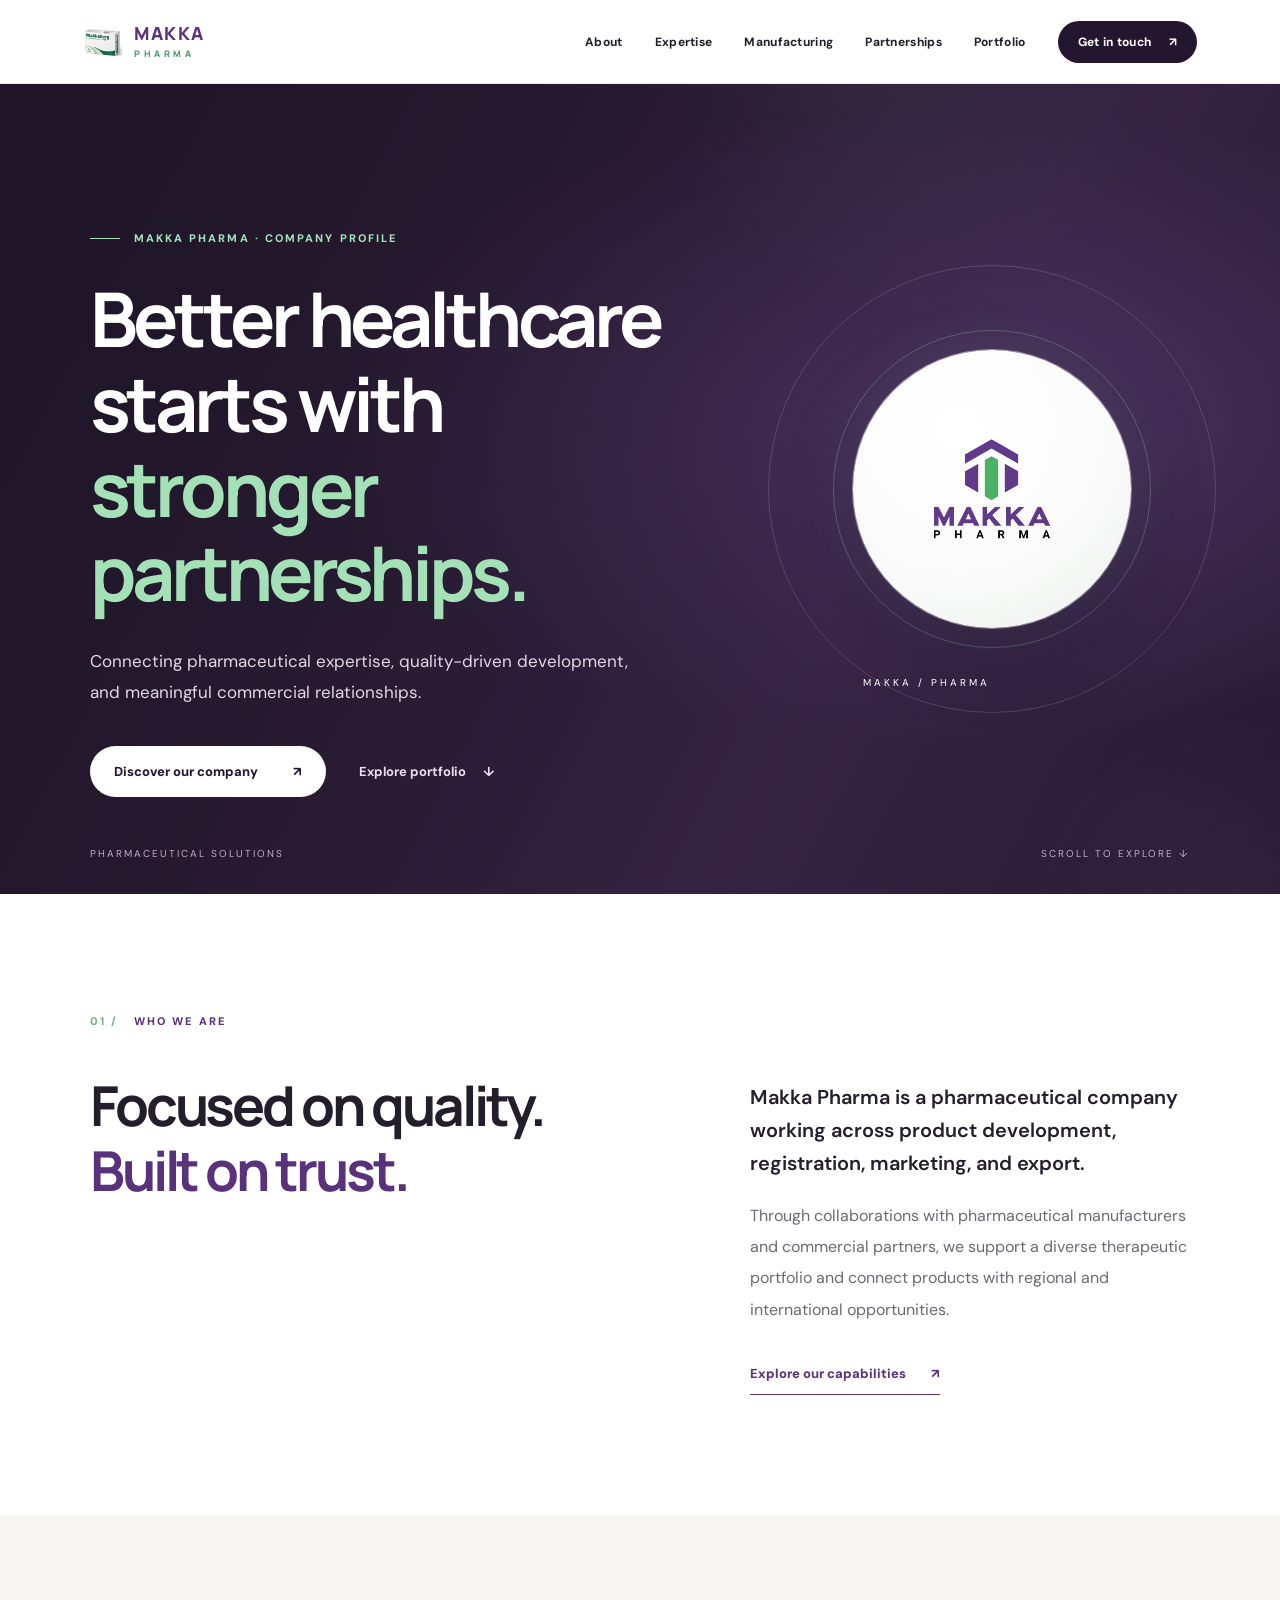
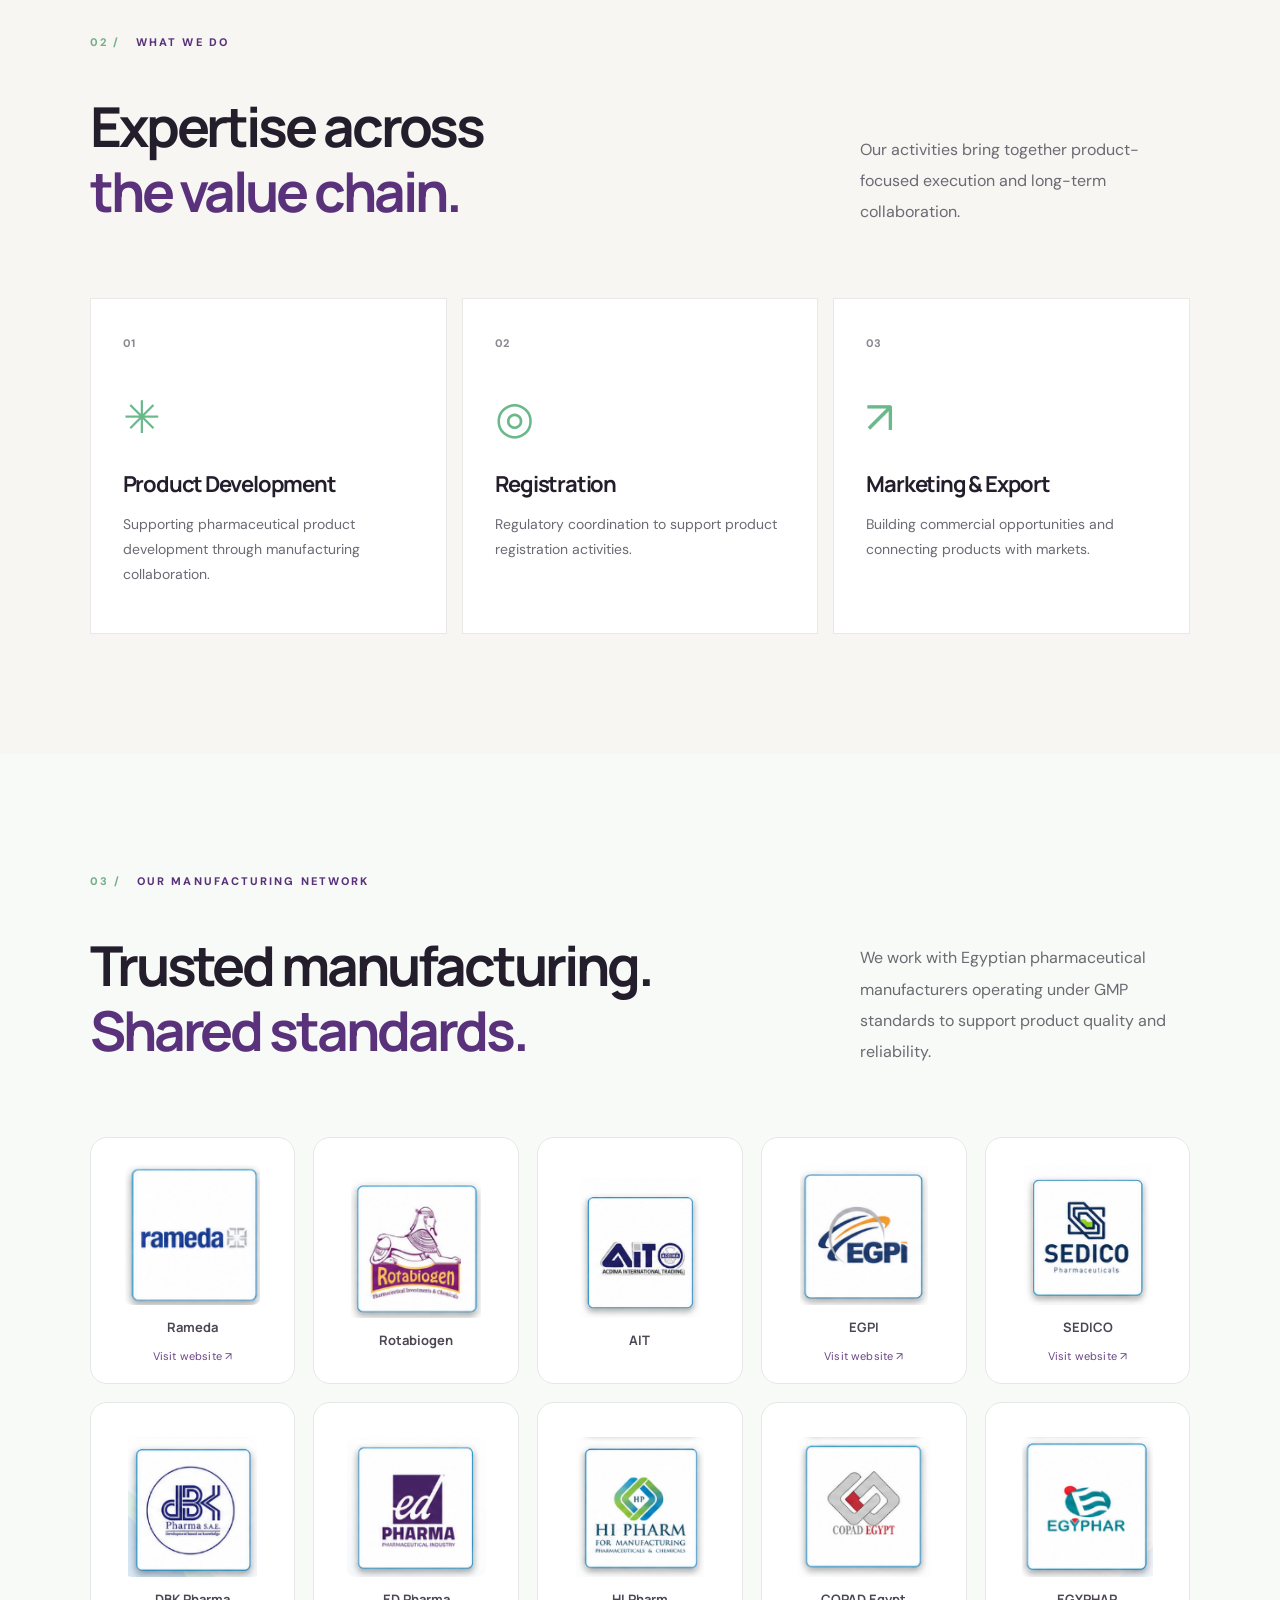
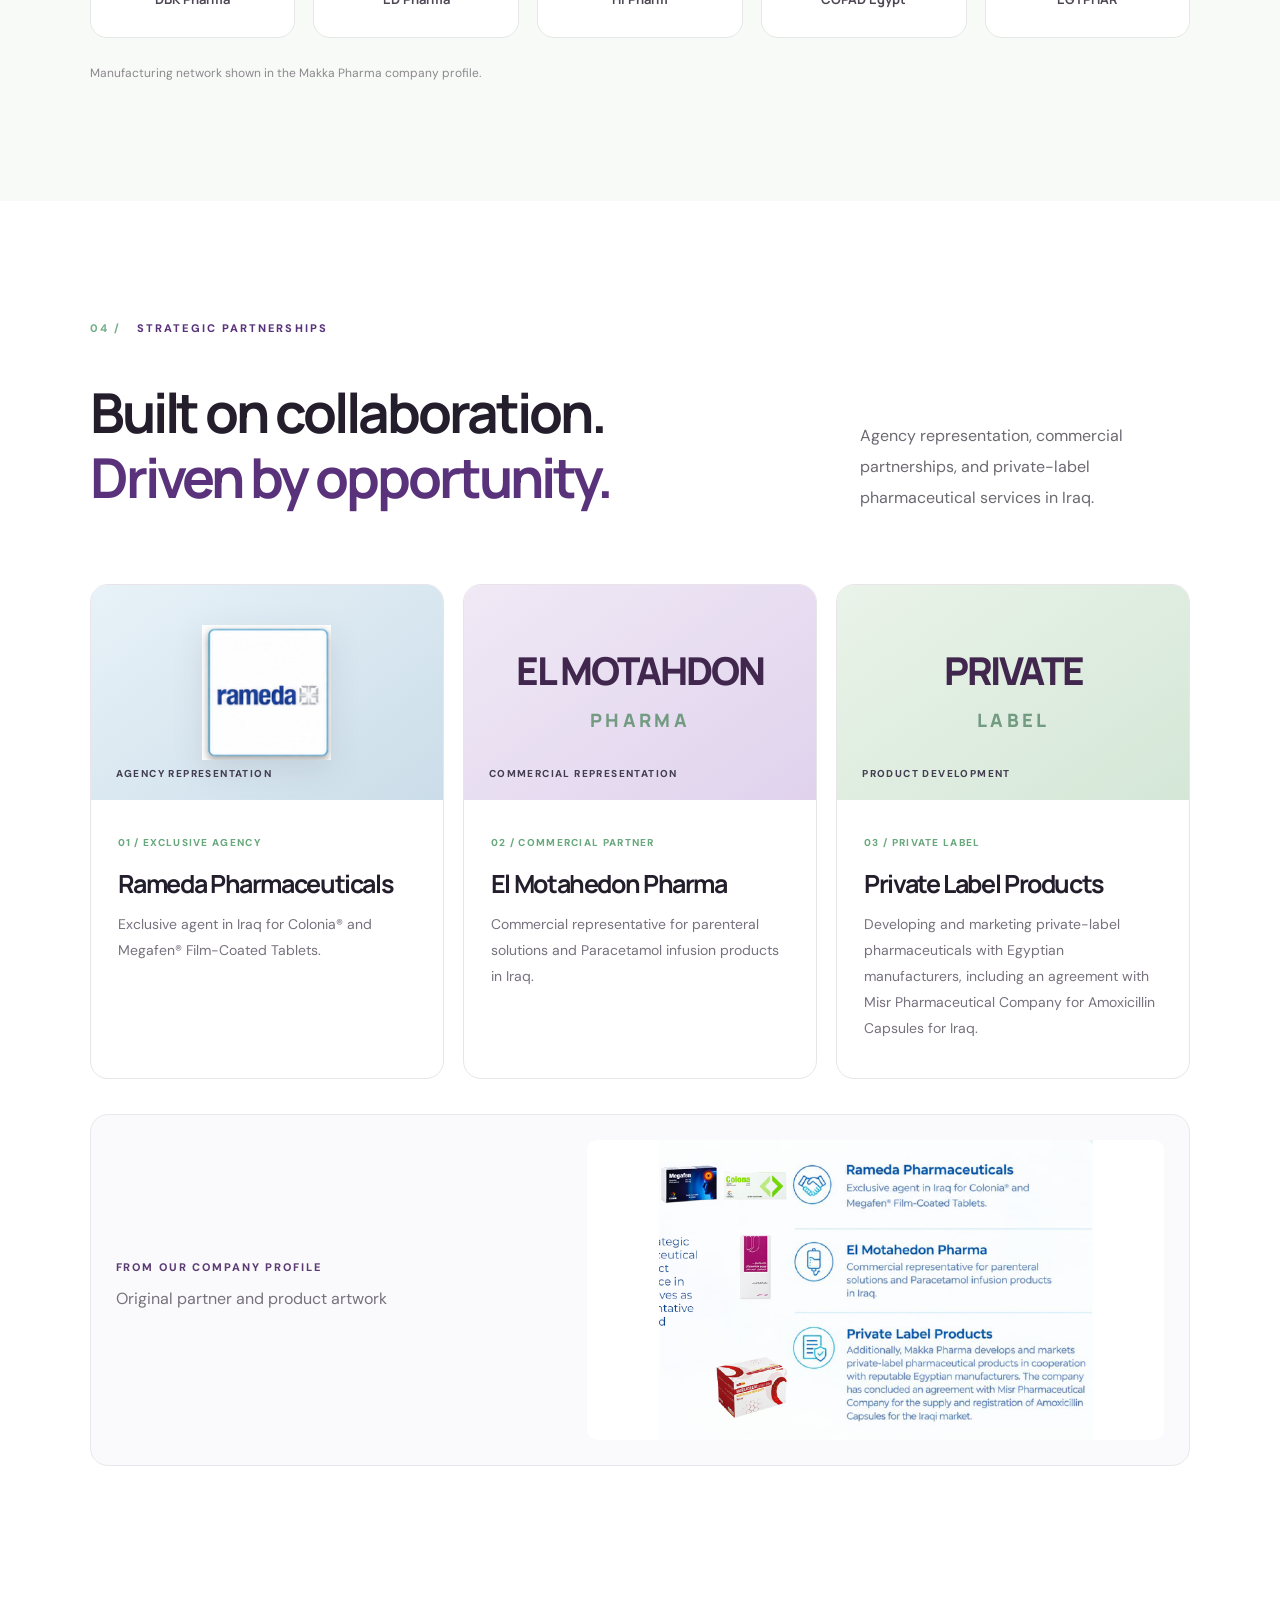
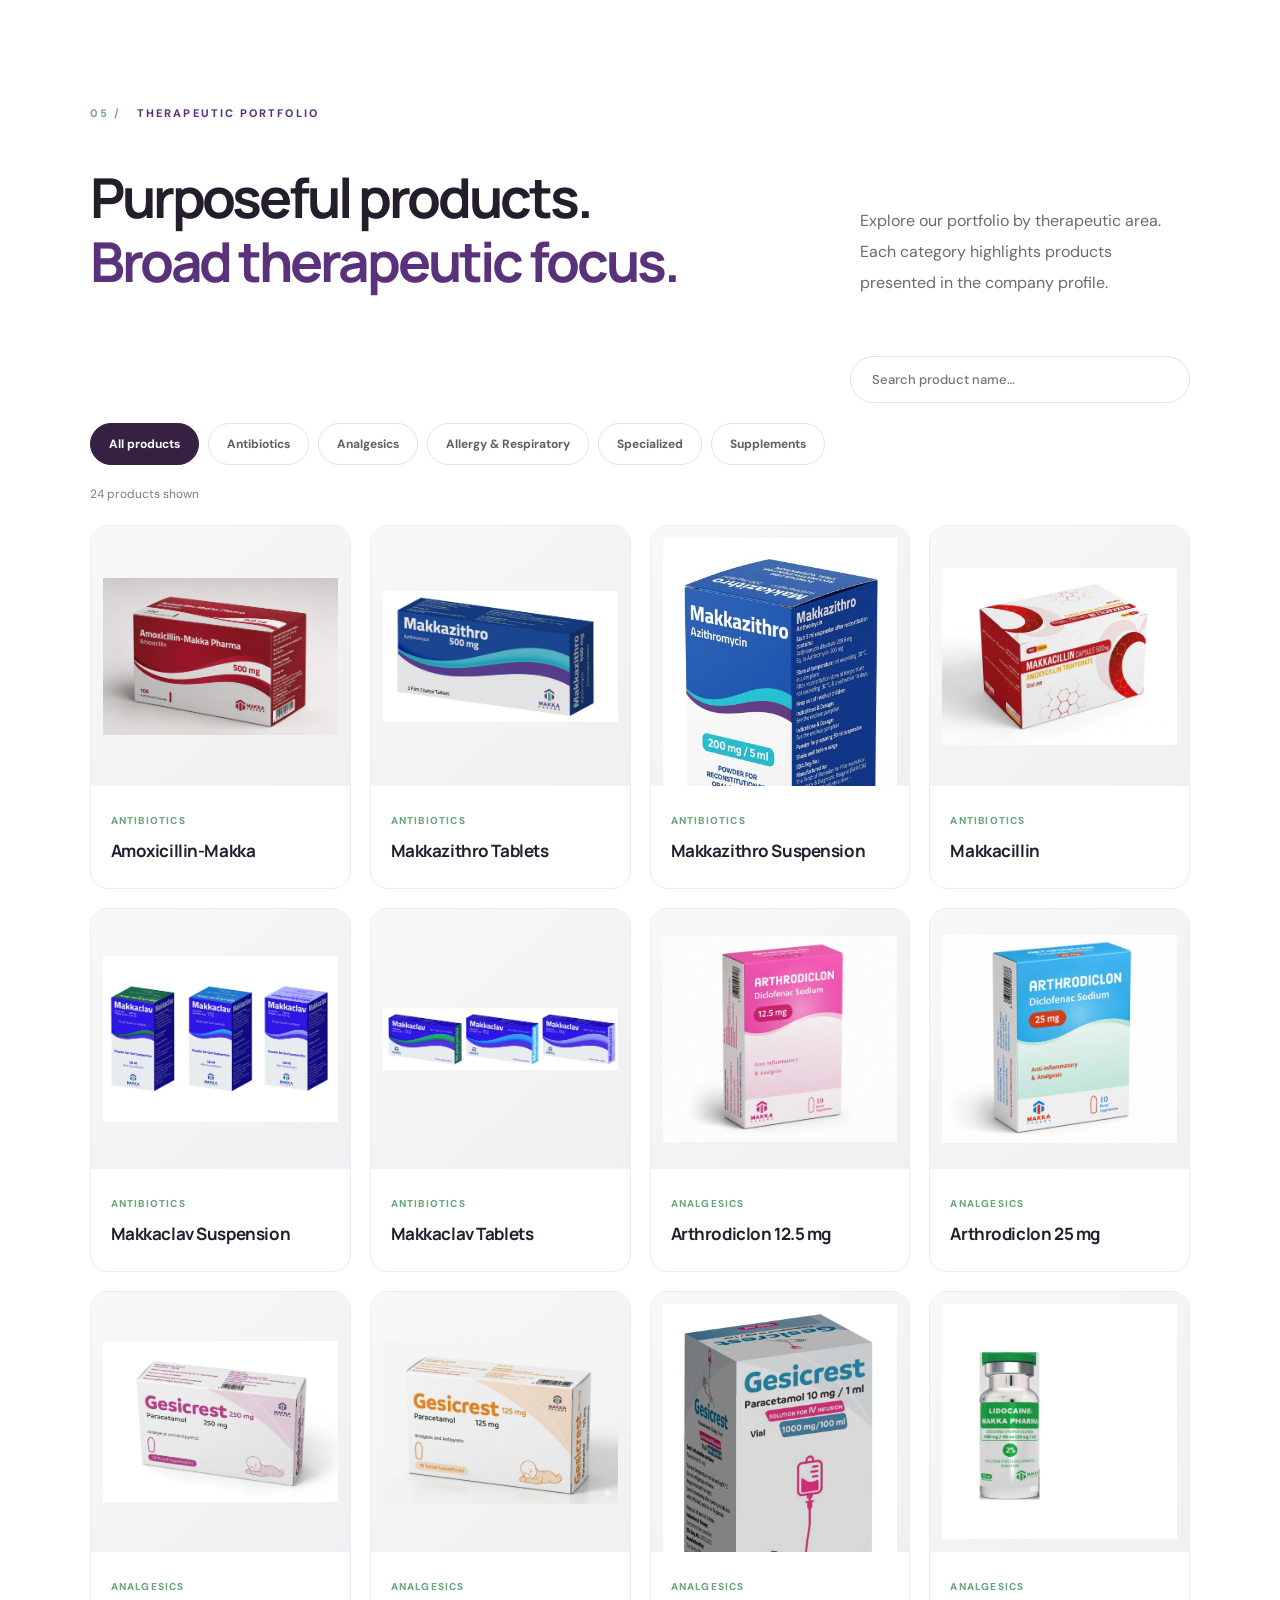
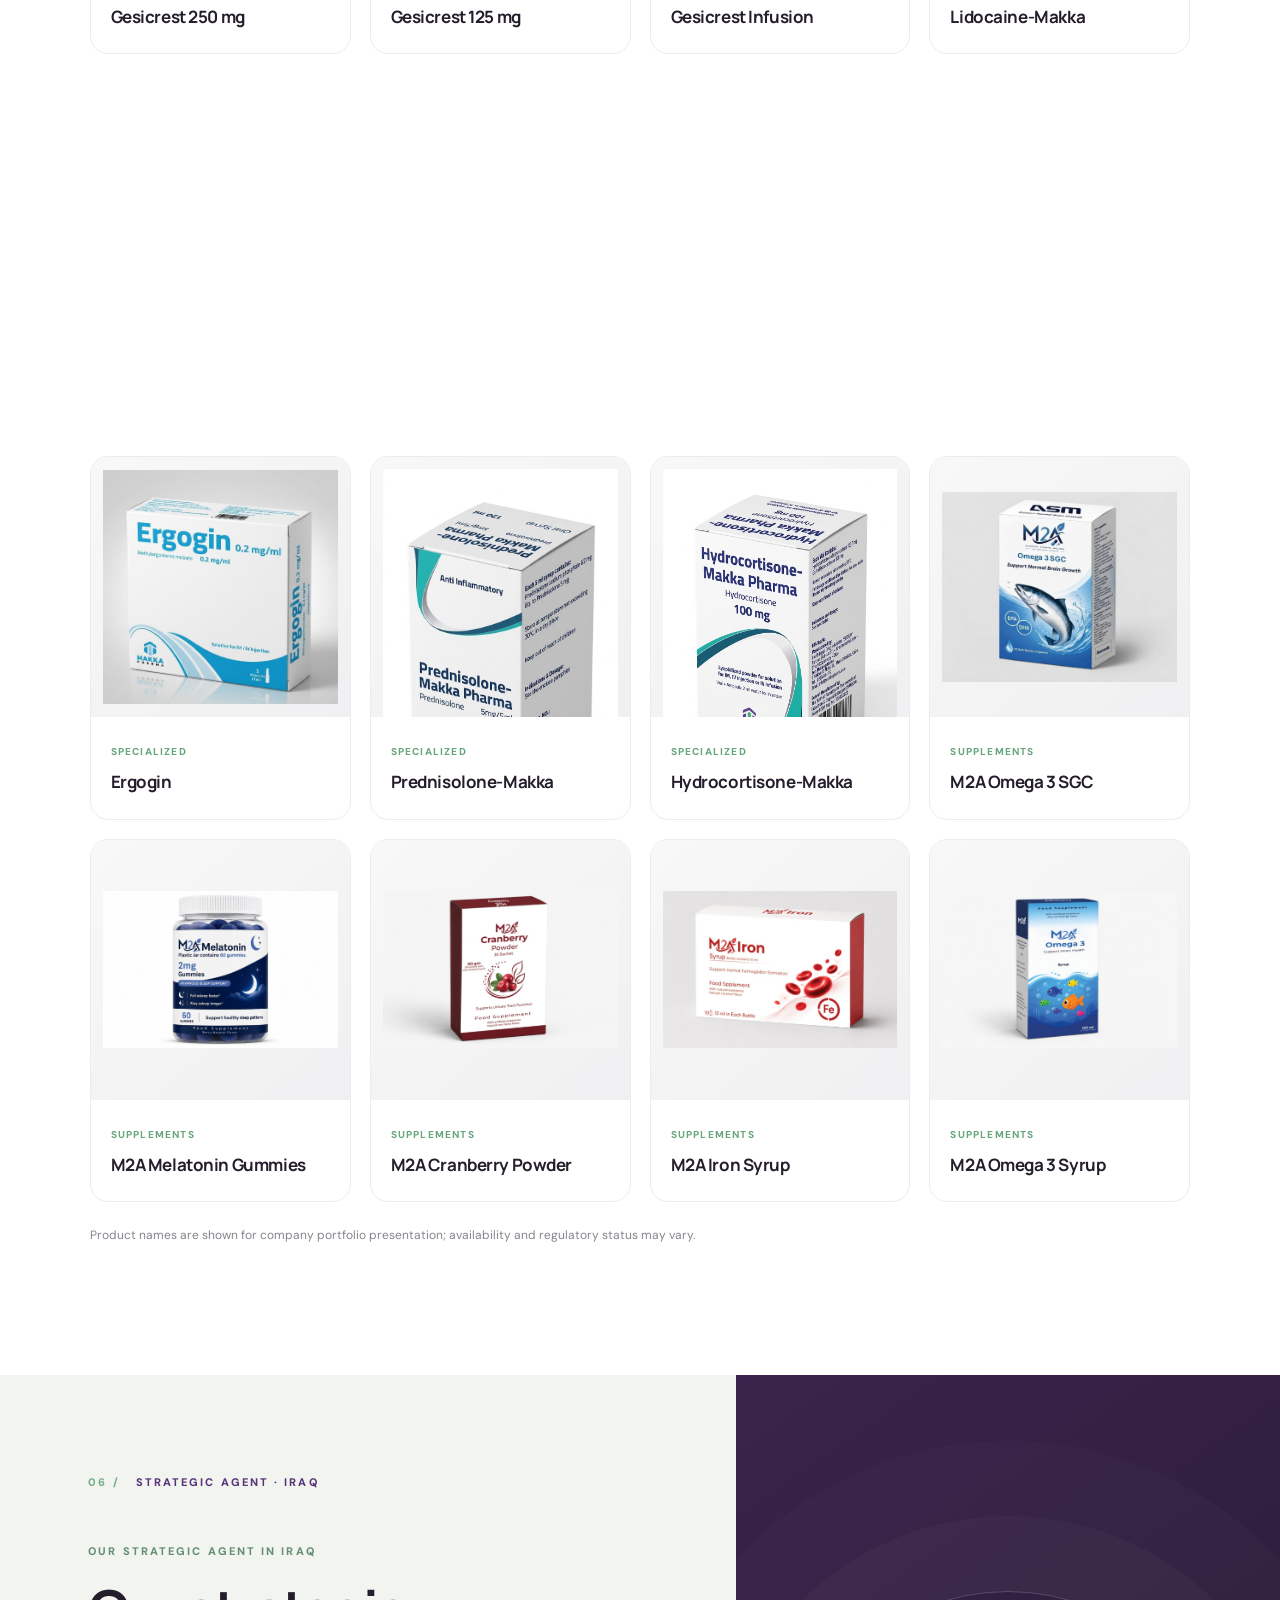
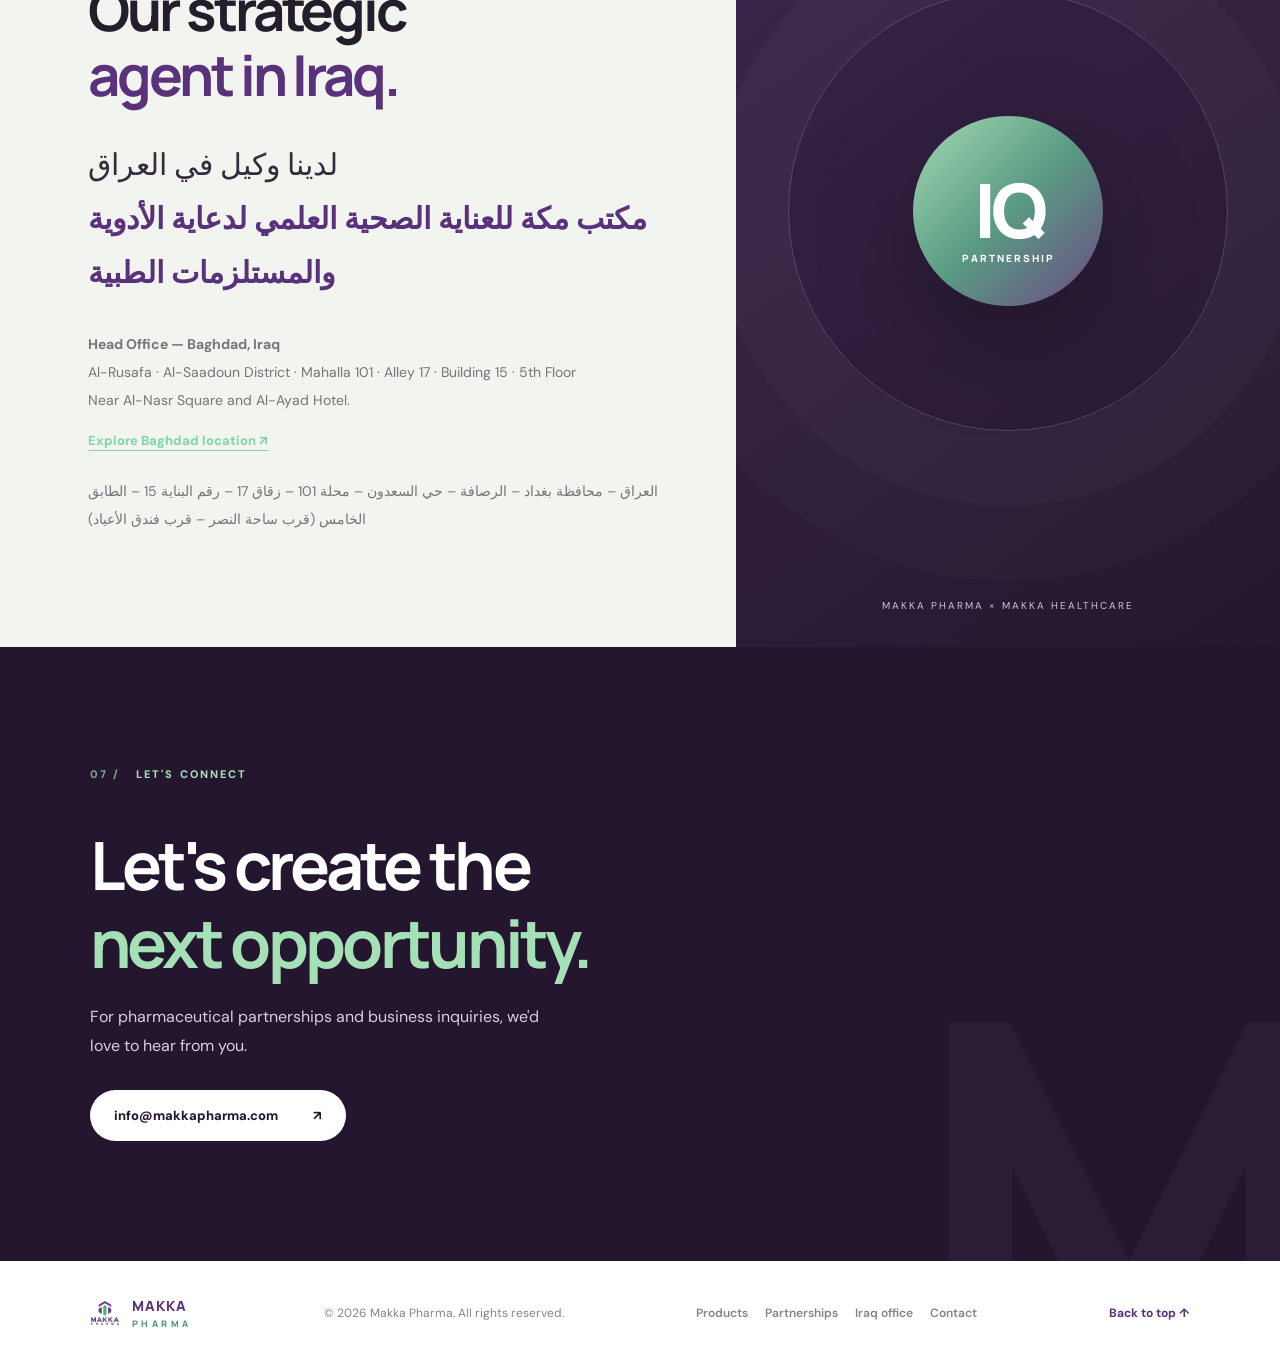
==== commit 86131d48: "Connect Makka Pharma CMS to secured Supabase backend" ====
--- a/index.html
+++ b/index.html
@@ -6,4 +6,4 @@
 <section class="section expertise-section" id="expertise"><div class="section-label reveal"><span class="index">02 /</span><span>WHAT WE DO</span></div><div class="section-heading reveal"><h2>Expertise across<br><em>the value chain.</em></h2><p>Our activities bring together product-focused execution and long-term collaboration.</p></div><div class="capability-grid"><article class="capability reveal"><span class="cap-num">01</span><div class="cap-symbol">✳</div><h3>Product Development</h3><p>Supporting pharmaceutical product development through manufacturing collaboration.</p></article><article class="capability reveal"><span class="cap-num">02</span><div class="cap-symbol">◎</div><h3>Registration</h3><p>Regulatory coordination to support product registration activities.</p></article><article class="capability reveal"><span class="cap-num">03</span><div class="cap-symbol">↗</div><h3>Marketing & Export</h3><p>Building commercial opportunities and connecting products with markets.</p></article></div></section>
 <section class="section manufacturing-section" id="manufacturing"><div class="section-label reveal"><span class="index">03 /</span><span>OUR MANUFACTURING NETWORK</span></div><div class="section-heading reveal"><h2>Trusted manufacturing.<br><em>Shared standards.</em></h2><p>We work with Egyptian pharmaceutical manufacturers operating under GMP standards to support product quality and reliability.</p></div><div class="manufacturer-grid"><a class="manufacturer-card reveal manufacturer-linked" href="https://ramedapharma.com/" target="_blank" rel="noopener noreferrer" aria-label="Visit Rameda official website"><div class="manufacturer-logo logo-0" role="img" aria-label="Rameda logo"><img src="rameda.png" alt="Rameda logo" loading="lazy" onerror="this.style.display='none'"></div><strong>Rameda</strong><span class="manufacturer-visit">Visit website ↗</span></a><div class="manufacturer-card reveal"><div class="manufacturer-logo logo-1" role="img" aria-label="Rotabiogen logo"><img src="rotabiogen.png" alt="Rotabiogen logo" loading="lazy" onerror="this.style.display='none'"></div><strong>Rotabiogen</strong></div><div class="manufacturer-card reveal"><div class="manufacturer-logo logo-2" role="img" aria-label="AIT logo"><img src="ait.png" alt="AIT logo" loading="lazy" onerror="this.style.display='none'"></div><strong>AIT</strong></div><a class="manufacturer-card reveal manufacturer-linked" href="https://www.egpi.cloud/" target="_blank" rel="noopener noreferrer" aria-label="Visit EGPI official website"><div class="manufacturer-logo logo-3" role="img" aria-label="EGPI logo"><img src="egpi.png" alt="EGPI logo" loading="lazy" onerror="this.style.display='none'"></div><strong>EGPI</strong><span class="manufacturer-visit">Visit website ↗</span></a><a class="manufacturer-card reveal manufacturer-linked" href="https://www.sedicopharma.com/" target="_blank" rel="noopener noreferrer" aria-label="Visit SEDICO official website"><div class="manufacturer-logo logo-4" role="img" aria-label="SEDICO logo"><img src="sedico.png" alt="SEDICO logo" loading="lazy" onerror="this.style.display='none'"></div><strong>SEDICO</strong><span class="manufacturer-visit">Visit website ↗</span></a><div class="manufacturer-card reveal"><div class="manufacturer-logo logo-5" role="img" aria-label="DBK Pharma logo"><img src="dbk-pharma.png" alt="DBK Pharma logo" loading="lazy" onerror="this.style.display='none'"></div><strong>DBK Pharma</strong></div><div class="manufacturer-card reveal"><div class="manufacturer-logo logo-6" role="img" aria-label="ED Pharma logo"><img src="ed-pharma.png" alt="ED Pharma logo" loading="lazy" onerror="this.style.display='none'"></div><strong>ED Pharma</strong></div><div class="manufacturer-card reveal"><div class="manufacturer-logo logo-7" role="img" aria-label="HI Pharm logo"><img src="hi-pharm.png" alt="HI Pharm logo" loading="lazy" onerror="this.style.display='none'"></div><strong>HI Pharm</strong></div><div class="manufacturer-card reveal"><div class="manufacturer-logo logo-8" role="img" aria-label="COPAD Egypt logo"><img src="copad-egypt.png" alt="COPAD Egypt logo" loading="lazy" onerror="this.style.display='none'"></div><strong>COPAD Egypt</strong></div><div class="manufacturer-card reveal"><div class="manufacturer-logo logo-9" role="img" aria-label="EGYPHAR logo"><img src="egyphar.png" alt="EGYPHAR logo" loading="lazy" onerror="this.style.display='none'"></div><strong>EGYPHAR</strong></div></div><p class="manufacturing-footnote">Manufacturing network shown in the Makka Pharma company profile.</p></section><section class="section partnership-premium" id="partnerships"><div class="section-label reveal"><span class="index">04 /</span><span>STRATEGIC PARTNERSHIPS</span></div><div class="section-heading reveal"><h2>Built on collaboration.<br><em>Driven by opportunity.</em></h2><p>Agency representation, commercial partnerships, and private-label pharmaceutical services in Iraq.</p></div><div class="partnership-cards"><article class="partnership-card reveal"><div class="partnership-card-visual visual-rameda"><img class="partner-brand-image" src="rameda.png" alt="Rameda Pharmaceuticals logo" loading="lazy"><span class="partner-visual-tag">AGENCY REPRESENTATION</span></div><div class="partnership-card-body"><span class="partner-counter">01 / EXCLUSIVE AGENCY</span><h3>Rameda Pharmaceuticals</h3><p>Exclusive agent in Iraq for Colonia® and Megafen® Film-Coated Tablets.</p></div></article><article class="partnership-card reveal"><div class="partnership-card-visual visual-motahedon"><span class="partner-wordmark">EL MOTAHDON<br><small>PHARMA</small></span><span class="partner-visual-tag">COMMERCIAL REPRESENTATION</span></div><div class="partnership-card-body"><span class="partner-counter">02 / COMMERCIAL PARTNER</span><h3>El Motahedon Pharma</h3><p>Commercial representative for parenteral solutions and Paracetamol infusion products in Iraq.</p></div></article><article class="partnership-card reveal"><div class="partnership-card-visual visual-private"><span class="partner-wordmark">PRIVATE<br><small>LABEL</small></span><span class="partner-visual-tag">PRODUCT DEVELOPMENT</span></div><div class="partnership-card-body"><span class="partner-counter">03 / PRIVATE LABEL</span><h3>Private Label Products</h3><p>Developing and marketing private-label pharmaceuticals with Egyptian manufacturers, including an agreement with Misr Pharmaceutical Company for Amoxicillin Capsules for Iraq.</p></div></article></div><div class="partnership-source reveal"><div><span>FROM OUR COMPANY PROFILE</span><p>Original partner and product artwork</p></div><img src="partnerships.png" alt="Makka Pharma partnership products and company logos" loading="lazy"></div></section><section class="section portfolio-section" id="portfolio"><div class="section-label reveal"><span class="index">05 /</span><span>THERAPEUTIC PORTFOLIO</span></div><div class="section-heading reveal"><h2>Purposeful products.<br><em>Broad therapeutic focus.</em></h2><p>Explore our portfolio by therapeutic area. Each category highlights products presented in the company profile.</p></div><div class="portfolio-toolbar"><label class="portfolio-search-label" for="product-search">Search products</label><input id="product-search" class="portfolio-search" type="search" placeholder="Search product name…" autocomplete="off" aria-label="Search products"></div><div class="product-filters" role="group" aria-label="Filter products"><button class="product-filter active" type="button" data-filter="All products" aria-pressed="true">All products</button><button class="product-filter" type="button" data-filter="Antibiotics" aria-pressed="false">Antibiotics</button><button class="product-filter" type="button" data-filter="Analgesics" aria-pressed="false">Analgesics</button><button class="product-filter" type="button" data-filter="Allergy & Respiratory" aria-pressed="false">Allergy & Respiratory</button><button class="product-filter" type="button" data-filter="Specialized" aria-pressed="false">Specialized</button><button class="product-filter" type="button" data-filter="Supplements" aria-pressed="false">Supplements</button></div><p class="portfolio-count" id="portfolio-count" aria-live="polite"></p><div class="product-showcase-grid"><article class="product-showcase-card reveal" data-category="Antibiotics"><div class="product-photo"><img src="amoxicillin-makka.jpg" alt="Amoxicillin-Makka product packaging" loading="lazy" onerror="this.closest('.product-showcase-card').classList.add('image-pending')"></div><div class="product-caption"><span>Antibiotics</span><h3>Amoxicillin-Makka</h3></div></article><article class="product-showcase-card reveal" data-category="Antibiotics"><div class="product-photo"><img src="makkazithro-tablets.jpg" alt="Makkazithro Tablets product packaging" loading="lazy" onerror="this.closest('.product-showcase-card').classList.add('image-pending')"></div><div class="product-caption"><span>Antibiotics</span><h3>Makkazithro Tablets</h3></div></article><article class="product-showcase-card reveal" data-category="Antibiotics"><div class="product-photo"><img src="makkazithro-suspension.jpg" alt="Makkazithro Suspension product packaging" loading="lazy" onerror="this.closest('.product-showcase-card').classList.add('image-pending')"></div><div class="product-caption"><span>Antibiotics</span><h3>Makkazithro Suspension</h3></div></article><article class="product-showcase-card reveal" data-category="Antibiotics"><div class="product-photo"><img src="makkacillin.jpg" alt="Makkacillin product packaging" loading="lazy" onerror="this.closest('.product-showcase-card').classList.add('image-pending')"></div><div class="product-caption"><span>Antibiotics</span><h3>Makkacillin</h3></div></article><article class="product-showcase-card reveal" data-category="Antibiotics"><div class="product-photo"><img src="makkaclav-suspension.jpg" alt="Makkaclav Suspension product packaging" loading="lazy" onerror="this.closest('.product-showcase-card').classList.add('image-pending')"></div><div class="product-caption"><span>Antibiotics</span><h3>Makkaclav Suspension</h3></div></article><article class="product-showcase-card reveal" data-category="Antibiotics"><div class="product-photo"><img src="makkaclav-tablets.jpg" alt="Makkaclav Tablets product packaging" loading="lazy" onerror="this.closest('.product-showcase-card').classList.add('image-pending')"></div><div class="product-caption"><span>Antibiotics</span><h3>Makkaclav Tablets</h3></div></article><article class="product-showcase-card reveal" data-category="Analgesics"><div class="product-photo"><img src="arthrodiclon-12-5.jpg" alt="Arthrodiclon 12.5 mg product packaging" loading="lazy" onerror="this.closest('.product-showcase-card').classList.add('image-pending')"></div><div class="product-caption"><span>Analgesics</span><h3>Arthrodiclon 12.5 mg</h3></div></article><article class="product-showcase-card reveal" data-category="Analgesics"><div class="product-photo"><img src="arthrodiclon-25.jpg" alt="Arthrodiclon 25 mg product packaging" loading="lazy" onerror="this.closest('.product-showcase-card').classList.add('image-pending')"></div><div class="product-caption"><span>Analgesics</span><h3>Arthrodiclon 25 mg</h3></div></article><article class="product-showcase-card reveal" data-category="Analgesics"><div class="product-photo"><img src="gesicrest-250.jpg" alt="Gesicrest 250 mg product packaging" loading="lazy" onerror="this.closest('.product-showcase-card').classList.add('image-pending')"></div><div class="product-caption"><span>Analgesics</span><h3>Gesicrest 250 mg</h3></div></article><article class="product-showcase-card reveal" data-category="Analgesics"><div class="product-photo"><img src="gesicrest-125.jpg" alt="Gesicrest 125 mg product packaging" loading="lazy" onerror="this.closest('.product-showcase-card').classList.add('image-pending')"></div><div class="product-caption"><span>Analgesics</span><h3>Gesicrest 125 mg</h3></div></article><article class="product-showcase-card reveal" data-category="Analgesics"><div class="product-photo"><img src="gesicrest-infusion.jpg" alt="Gesicrest Infusion product packaging" loading="lazy" onerror="this.closest('.product-showcase-card').classList.add('image-pending')"></div><div class="product-caption"><span>Analgesics</span><h3>Gesicrest Infusion</h3></div></article><article class="product-showcase-card reveal" data-category="Analgesics"><div class="product-photo"><img src="lidocaine.jpg" alt="Lidocaine-Makka product packaging" loading="lazy" onerror="this.closest('.product-showcase-card').classList.add('image-pending')"></div><div class="product-caption"><span>Analgesics</span><h3>Lidocaine-Makka</h3></div></article><article class="product-showcase-card reveal" data-category="Allergy & Respiratory"><div class="product-photo"><img src="makkallerg-syrup.jpg" alt="Makkallerg Syrup product packaging" loading="lazy" onerror="this.closest('.product-showcase-card').classList.add('image-pending')"></div><div class="product-caption"><span>Allergy & Respiratory</span><h3>Makkallerg Syrup</h3></div></article><article class="product-showcase-card reveal" data-category="Allergy & Respiratory"><div class="product-photo"><img src="makkallerg-tablets.jpg" alt="Makkallerg Tablets product packaging" loading="lazy" onerror="this.closest('.product-showcase-card').classList.add('image-pending')"></div><div class="product-caption"><span>Allergy & Respiratory</span><h3>Makkallerg Tablets</h3></div></article><article class="product-showcase-card reveal" data-category="Allergy & Respiratory"><div class="product-photo"><img src="apinadone.jpg" alt="Apinadone product packaging" loading="lazy" onerror="this.closest('.product-showcase-card').classList.add('image-pending')"></div><div class="product-caption"><span>Allergy & Respiratory</span><h3>Apinadone</h3></div></article><article class="product-showcase-card reveal" data-category="Allergy & Respiratory"><div class="product-photo"><img src="circlizine.jpg" alt="Circlizine product packaging" loading="lazy" onerror="this.closest('.product-showcase-card').classList.add('image-pending')"></div><div class="product-caption"><span>Allergy & Respiratory</span><h3>Circlizine</h3></div></article><article class="product-showcase-card reveal" data-category="Specialized"><div class="product-photo"><img src="ergogin.jpg" alt="Ergogin product packaging" loading="lazy" onerror="this.closest('.product-showcase-card').classList.add('image-pending')"></div><div class="product-caption"><span>Specialized</span><h3>Ergogin</h3></div></article><article class="product-showcase-card reveal" data-category="Specialized"><div class="product-photo"><img src="prednisolone.jpg" alt="Prednisolone-Makka product packaging" loading="lazy" onerror="this.closest('.product-showcase-card').classList.add('image-pending')"></div><div class="product-caption"><span>Specialized</span><h3>Prednisolone-Makka</h3></div></article><article class="product-showcase-card reveal" data-category="Specialized"><div class="product-photo"><img src="hydrocortisone.jpg" alt="Hydrocortisone-Makka product packaging" loading="lazy" onerror="this.closest('.product-showcase-card').classList.add('image-pending')"></div><div class="product-caption"><span>Specialized</span><h3>Hydrocortisone-Makka</h3></div></article><article class="product-showcase-card reveal" data-category="Supplements"><div class="product-photo"><img src="omega-3-sgc.jpg" alt="M2A Omega 3 SGC product packaging" loading="lazy" onerror="this.closest('.product-showcase-card').classList.add('image-pending')"></div><div class="product-caption"><span>Supplements</span><h3>M2A Omega 3 SGC</h3></div></article><article class="product-showcase-card reveal" data-category="Supplements"><div class="product-photo"><img src="melatonin-gummies.jpg" alt="M2A Melatonin Gummies product packaging" loading="lazy" onerror="this.closest('.product-showcase-card').classList.add('image-pending')"></div><div class="product-caption"><span>Supplements</span><h3>M2A Melatonin Gummies</h3></div></article><article class="product-showcase-card reveal" data-category="Supplements"><div class="product-photo"><img src="cranberry-powder.jpg" alt="M2A Cranberry Powder product packaging" loading="lazy" onerror="this.closest('.product-showcase-card').classList.add('image-pending')"></div><div class="product-caption"><span>Supplements</span><h3>M2A Cranberry Powder</h3></div></article><article class="product-showcase-card reveal" data-category="Supplements"><div class="product-photo"><img src="iron-syrup.jpg" alt="M2A Iron Syrup product packaging" loading="lazy" onerror="this.closest('.product-showcase-card').classList.add('image-pending')"></div><div class="product-caption"><span>Supplements</span><h3>M2A Iron Syrup</h3></div></article><article class="product-showcase-card reveal" data-category="Supplements"><div class="product-photo"><img src="omega-3-syrup.jpg" alt="M2A Omega 3 Syrup product packaging" loading="lazy" onerror="this.closest('.product-showcase-card').classList.add('image-pending')"></div><div class="product-caption"><span>Supplements</span><h3>M2A Omega 3 Syrup</h3></div></article></div><p class="portfolio-note reveal">Product names are shown for company portfolio presentation; availability and regulatory status may vary.</p></section>
 <section class="iraq-feature" id="iraq-agent"><div class="iraq-feature-copy reveal"><div class="section-label"><span class="index">06 /</span><span>STRATEGIC AGENT · IRAQ</span></div><p class="iraq-feature-overline">OUR STRATEGIC AGENT IN IRAQ</p><h2>Our strategic<br><em>agent in Iraq.</em></h2><p class="iraq-arabic" lang="ar" dir="rtl">لدينا وكيل في العراق<br><strong>مكتب مكة للعناية الصحية العلمي لدعاية الأدوية والمستلزمات الطبية</strong></p><p class="iraq-feature-caption"><strong>Head Office — Baghdad, Iraq</strong><br>Al-Rusafa · Al-Saadoun District · Mahalla 101 · Alley 17 · Building 15 · 5th Floor<br>Near Al-Nasr Square and Al-Ayad Hotel.<br><a class="iraq-map-link" href="https://www.google.com/maps/search/?api=1&query=Al+Saadoun+Street+Al+Nasr+Square+Baghdad+Iraq" target="_blank" rel="noopener noreferrer">Explore Baghdad location ↗</a><br><span lang="ar" dir="rtl">العراق – محافظة بغداد – الرصافة – حي السعدون – محلة 101 – زقاق 17 – رقم البناية 15 – الطابق الخامس (قرب ساحة النصر – قرب فندق الأعياد)</span></p></div><div class="iraq-feature-graphic" aria-hidden="true"><div class="iraq-halo"></div><div class="iraq-emblem">IQ<span>PARTNERSHIP</span></div><span class="iraq-graphic-caption">MAKKA PHARMA × MAKKA HEALTHCARE</span></div></section><section class="contact-section" id="contact"><div class="contact-inner reveal"><div class="section-label"><span class="index">07 /</span><span>LET'S CONNECT</span></div><h2>Let's create the<br><em>next opportunity.</em></h2><p>For pharmaceutical partnerships and business inquiries, we'd love to hear from you.</p><a class="button button-white" href="mailto:info@makkapharma.com">info@makkapharma.com <span>↗</span></a></div><div class="contact-decoration" aria-hidden="true">M</div></section></main><dialog id="product-dialog" class="product-dialog" aria-label="Product details"><button type="button" class="product-dialog-close" aria-label="Close product details">×</button><div class="product-dialog-body"><div class="product-dialog-photo"><img id="product-dialog-image" alt=""></div><div class="product-dialog-copy"><span id="product-dialog-category"></span><h2 id="product-dialog-title"></h2><p>Product packaging shown for portfolio reference. For product specifications and availability, please contact Makka Pharma.</p><a class="button button-dark" id="product-dialog-contact" href="mailto:info@makkapharma.com">Inquire about this product ↗</a></div></div></dialog>
-<footer><a class="brand footer-brand" href="#home"><img src="makka-logo-source.png.png" alt=""><span>MAKKA<small>PHARMA</small></span></a><span>© <span id="year"></span> Makka Pharma. All rights reserved.</span><nav class="footer-links" aria-label="Footer navigation"><a href="#portfolio">Products</a><a href="#partnerships">Partnerships</a><a href="#iraq-agent">Iraq office</a><a href="mailto:info@makkapharma.com">Contact</a></nav><a href="#home" class="back-top">Back to top ↑</a></footer><script src="script.js"></script></body></html>+<footer><a class="brand footer-brand" href="#home"><img src="makka-logo-source.png.png" alt=""><span>MAKKA<small>PHARMA</small></span></a><span>© <span id="year"></span> Makka Pharma. All rights reserved.</span><nav class="footer-links" aria-label="Footer navigation"><a href="#portfolio">Products</a><a href="#partnerships">Partnerships</a><a href="#iraq-agent">Iraq office</a><a href="mailto:info@makkapharma.com">Contact</a></nav><a href="#home" class="back-top">Back to top ↑</a></footer><script src="script.js"></script><script src="dynamic-content.js"></script></body></html>
--- a/styles.css
+++ b/styles.css
@@ -162,3 +162,34 @@
 .manufacturer-card strong{font-size:13px!important;line-height:1.35;text-align:center}
 .manufacturer-visit{margin-top:0;font-size:11px}
 @media(max-width:760px){.manufacturer-grid{gap:11px}.manufacturer-card{min-height:205px!important;padding:17px 9px!important}.manufacturer-logo,.manufacturer-logo[class*="logo-"]{height:120px!important;min-height:120px}.manufacturer-logo img{width:115px!important;height:115px!important}}
+
+/* Site refinements — November 2026 */
+:focus-visible{outline:3px solid #70b58b;outline-offset:4px}
+.hero .visual-core img{translate:var(--pointer-x,0px) var(--pointer-y,0px);transition:translate .25s ease-out}
+.partner-brand-image{max-width:58%;max-height:135px;width:auto;height:auto;object-fit:contain;filter:drop-shadow(0 10px 15px #1e253018);transition:transform .5s ease}
+.partnership-card:hover .partner-brand-image{transform:scale(1.06)}
+.partner-wordmark{font:800 clamp(28px,3vw,45px)/1.1 Manrope,sans-serif;letter-spacing:-.055em;color:#41264d;text-align:center}
+.partner-wordmark small{font-size:.48em;letter-spacing:.18em;color:#729b82}
+.portfolio-toolbar{display:flex;justify-content:flex-end;margin:-12px 0 20px}
+.portfolio-search-label{position:absolute;width:1px;height:1px;overflow:hidden;clip-path:inset(50%)}
+.portfolio-search{width:min(100%,340px);border:1px solid #e5e0e9;border-radius:100px;background:#fff;padding:14px 21px;color:#2b1b35;font:500 13px 'DM Sans',sans-serif;transition:border-color .25s,box-shadow .25s}
+.portfolio-search:focus{outline:none;border-color:#79588d;box-shadow:0 0 0 4px #79588d15}
+.portfolio-count{font-size:12px;color:#817a85;margin:-14px 0 23px}
+.product-showcase-card{cursor:pointer}
+.product-showcase-card:focus-visible{outline-offset:4px}
+.product-dialog{width:min(860px,calc(100% - 32px));max-height:min(90vh,900px);border:1px solid #eee7ef;border-radius:24px;padding:0;box-shadow:0 35px 110px #160f2190;overflow:auto}
+.product-dialog::backdrop{background:#1b1224b9;backdrop-filter:blur(8px)}
+.product-dialog-body{display:grid;grid-template-columns:1fr 1fr;align-items:center}
+.product-dialog-photo{background:#f6f5f6;min-height:410px;padding:25px;display:grid;place-items:center}
+.product-dialog-photo img{max-width:100%;max-height:390px;object-fit:contain}
+.product-dialog-copy{padding:48px 38px}
+.product-dialog-copy>span{font:800 11px Manrope,sans-serif;letter-spacing:.13em;text-transform:uppercase;color:#5fa87c}
+.product-dialog-copy h2{font-size:clamp(27px,3vw,38px);margin:17px 0}
+.product-dialog-copy p{color:#77707e;line-height:1.8;font-size:14px;margin-bottom:26px}
+.product-dialog-close{position:absolute;right:16px;top:14px;z-index:2;border:0;background:#fff;border-radius:50%;width:39px;height:39px;font-size:26px;color:#3d2a46;cursor:pointer;box-shadow:0 3px 15px #00000012}
+.product-dialog .button{display:inline-flex;align-items:center;justify-content:center;padding:15px 20px;background:#352044;color:#fff;border-radius:100px;font-size:12px;font-weight:700}
+.iraq-map-link{display:inline-block;margin:14px 0 8px;font-weight:800;font-size:13px;color:#85d5a3;text-decoration:underline;text-underline-offset:5px}
+.footer-links{display:flex;flex-wrap:wrap;gap:17px;font-size:12px;font-weight:600}
+.footer-links a:hover{color:#70b58b}
+@media(max-width:760px){.product-dialog-body{grid-template-columns:1fr}.product-dialog-photo{min-height:260px;padding:30px}.product-dialog-photo img{max-height:250px}.product-dialog-copy{padding:26px}.portfolio-toolbar{justify-content:stretch}.portfolio-search{width:100%}.footer-links{justify-content:center}.partner-brand-image{max-width:65%}}
+@media(prefers-reduced-motion:reduce){.hero .visual-core img{translate:0 0!important;transition:none}}
